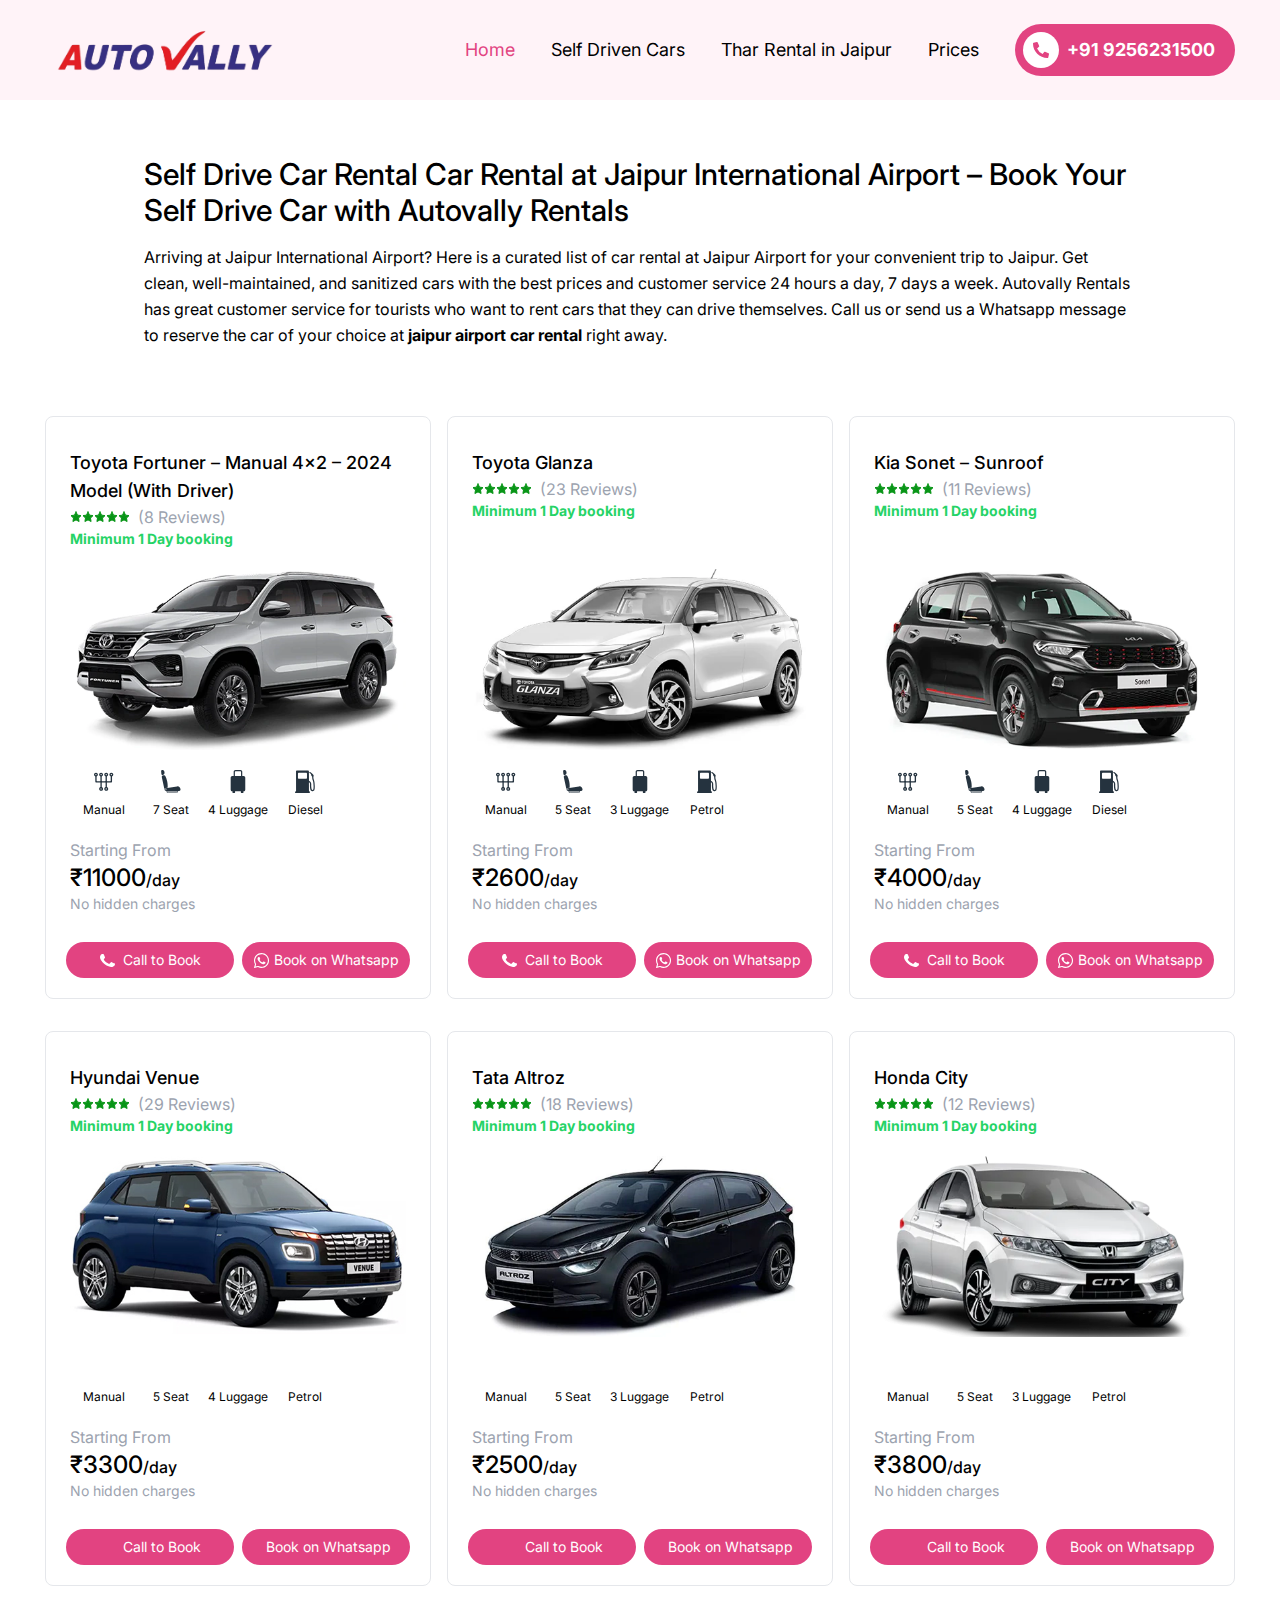
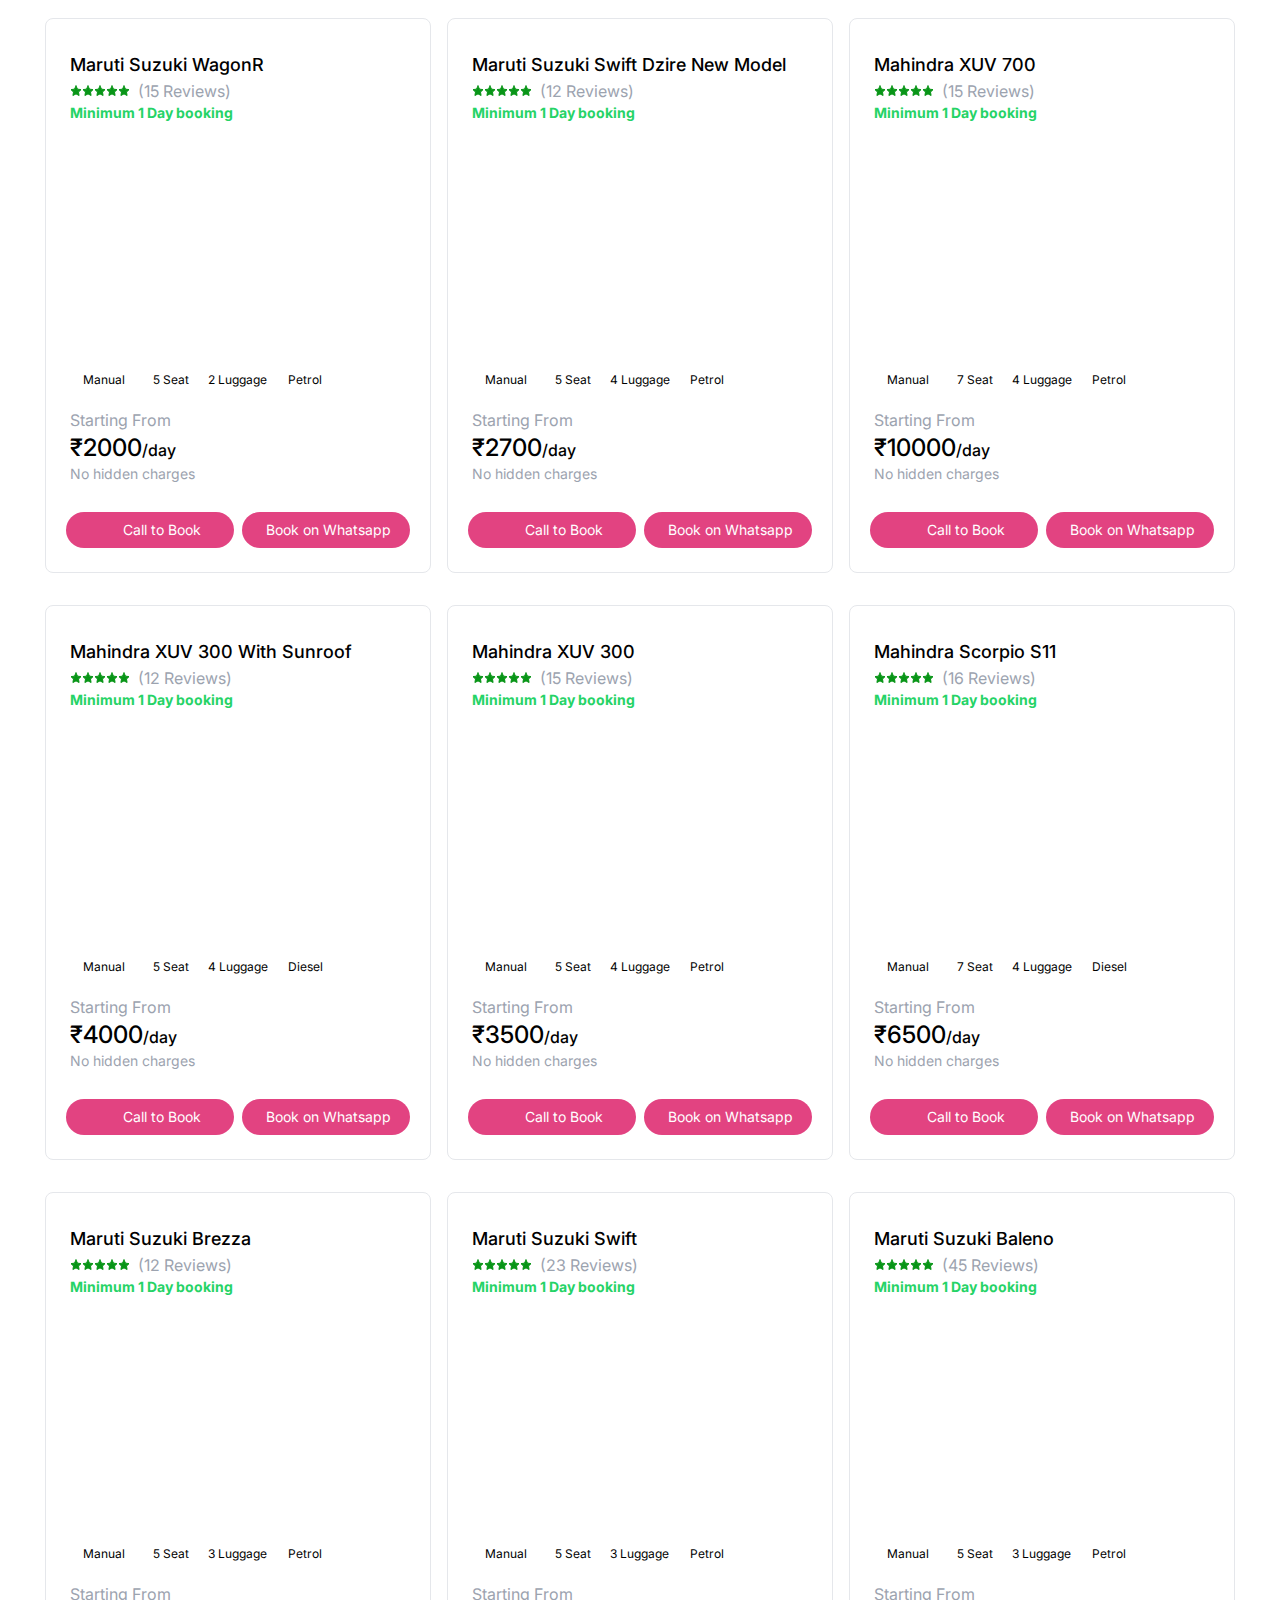
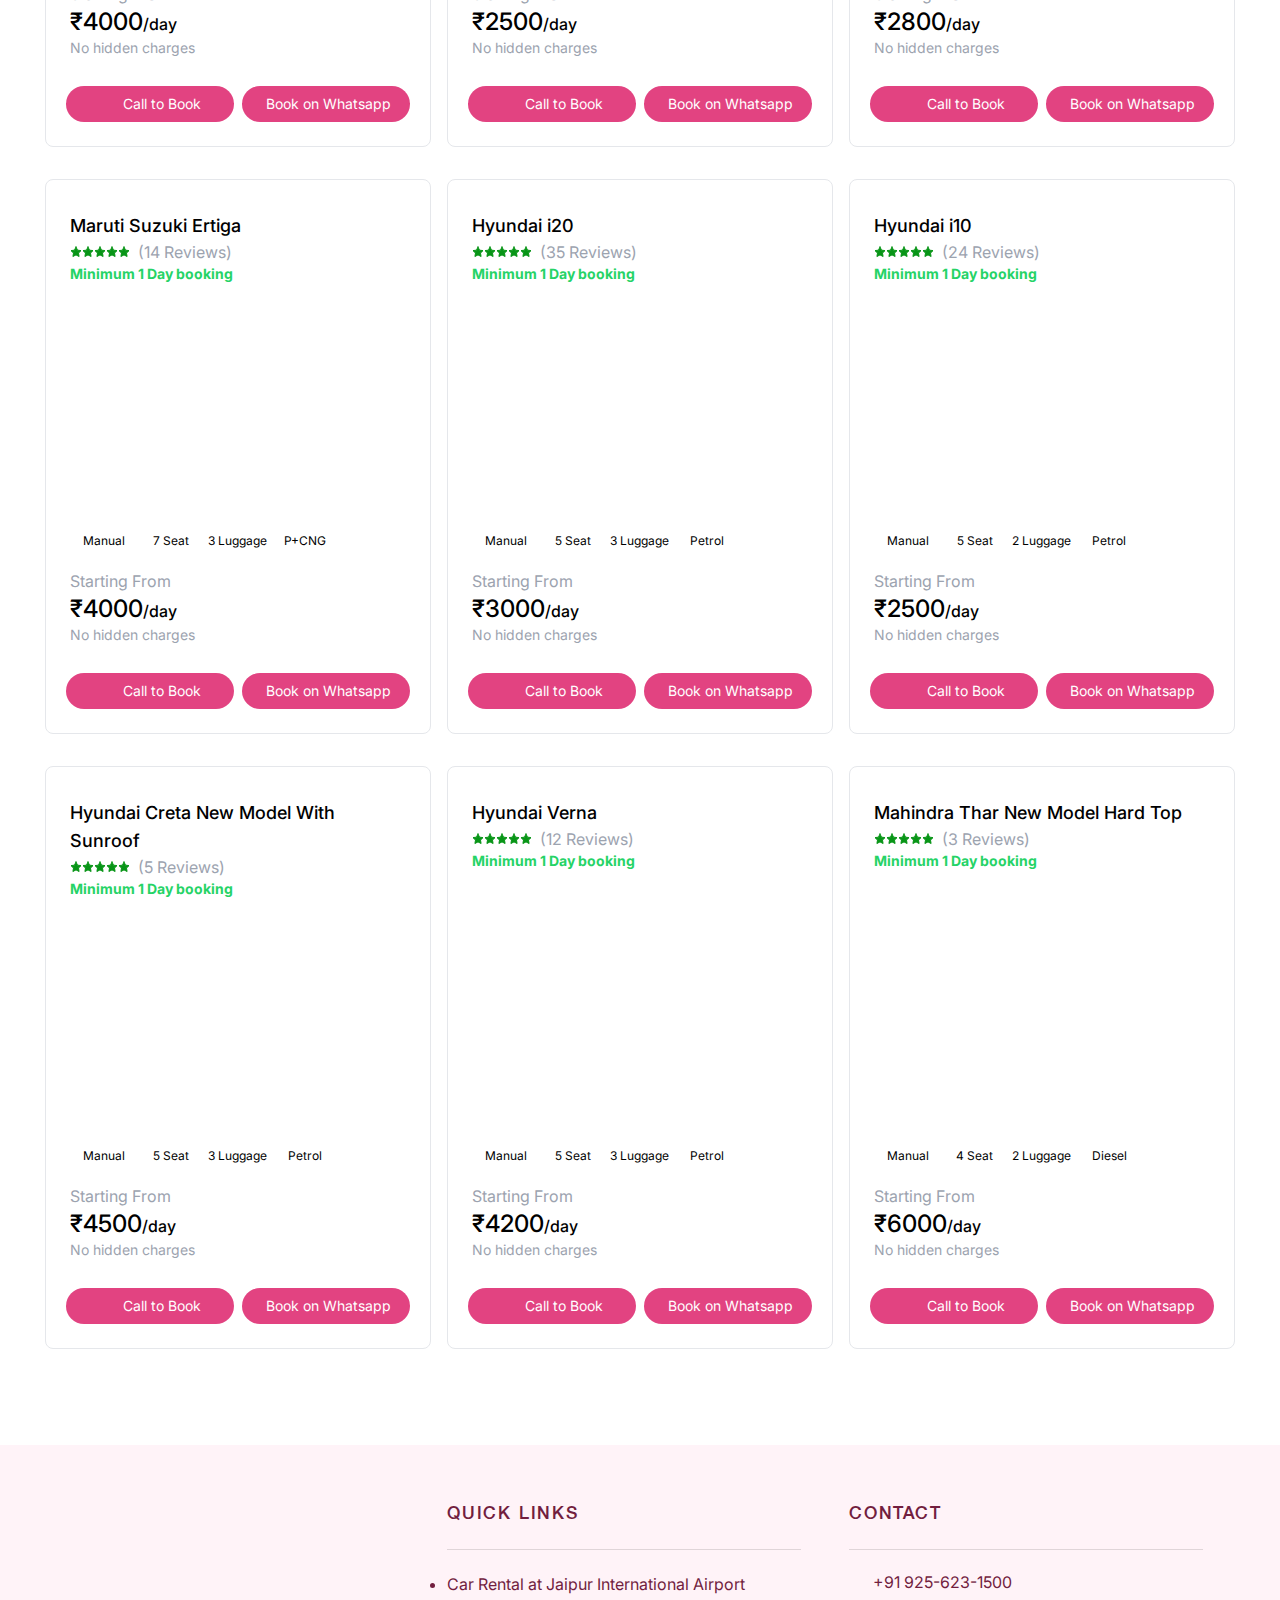
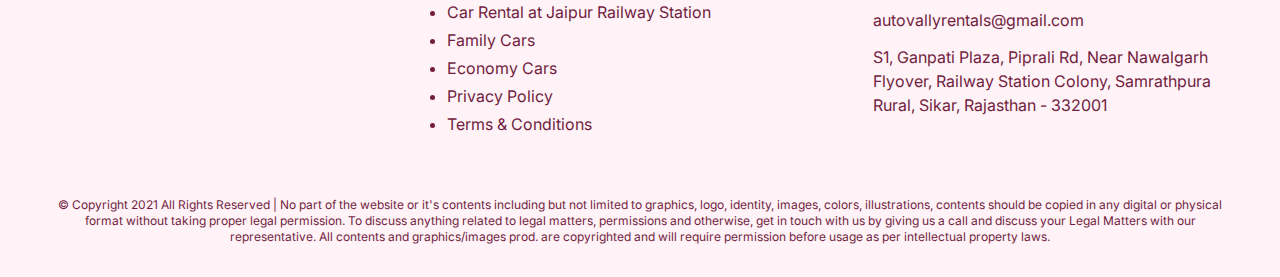
==== airport.html @ 3c42701d "Add files via upload" ====
<!doctype html>
<html lang=en-US prefix="og: https://ogp.me/ns#">

<head>
   <style>
      img.lazy {
         min-height: 1px
      }
   </style>
   <link rel=preload href=./wp-content/plugins/w3-total-cache/pub/js/lazyload.min.js
      as=script>
   <meta charset="UTF-8">
   <meta name="viewport" content="width=device-width, initial-scale=1">
   <link rel=profile href="https://gmpg.org/xfn/11">
   <link rel="shortcut icon" href=./wp-content/themes/autovally/images/favicon.ico>
   <title>Car Rental at Jaipur International Airport - Autovally Rentals</title>
   <meta name="description"
      content="Autovally Rentals has great customer service for tourists who want to book a car rental at Jaipur airport. Book now!!">
   <meta name="robots" content="follow, index, max-snippet:-1, max-video-preview:-1, max-image-preview:large">
   <link rel=canonical href=./self-drive-cars-at-jaipur-airport/>
   <meta property="og:locale" content="en_US">
   <meta property="og:type" content="article">
   <meta property="og:title" content="Car Rental at Jaipur International Airport - Autovally Rentals">
   <meta property="og:description"
      content="Autovally Rentals has great customer service for tourists who want to book a car rental at Jaipur airport. Book now!!">
   <meta property="og:url" content="./self-drive-cars-at-jaipur-airport/">
   <meta property="og:updated_time" content="2023-06-15T18:39:45+05:30">
   <meta property="og:image" content="./wp-content/uploads/2023/06/logo-jaipur.jpg">
   <meta property="og:image:secure_url"
      content="./wp-content/uploads/2023/06/logo-jaipur.jpg">
   <meta property="og:image:width" content="1200">
   <meta property="og:image:height" content="628">
   <meta property="og:image:alt" content="Autovally Rentals Logo">
   <meta property="og:image:type" content="image/jpeg">
   <meta property="article:published_time" content="2023-06-15T16:59:06+05:30">
   <meta property="article:modified_time" content="2023-06-15T18:39:45+05:30">
   <meta name="twitter:card" content="summary_large_image">
   <meta name="twitter:title" content="Car Rental at Jaipur International Airport - Autovally Rentals">
   <meta name="twitter:description"
      content="Autovally Rentals has great customer service for tourists who want to book a car rental at Jaipur airport. Book now!!">
   <meta name="twitter:image" content="./wp-content/uploads/2023/06/logo-jaipur.jpg">
   <meta name="twitter:label1" content="Time to read">
   <meta name="twitter:data1" content="Less than a minute">
   <script type=application/ld+json
      class=rank-math-schema>{"@context":"https://schema.org","@graph":[{"@type":["AutoRental","Organization"],"@id":"./#organization","name":"Autovally Rentals","url":".","openingHours":["Monday,Tuesday,Wednesday,Thursday,Friday,Saturday,Sunday 09:00-17:00"]},{"@type":"WebSite","@id":"./#website","url":".","publisher":{"@id":"./#organization"},"inLanguage":"en-US"},{"@type":"ImageObject","@id":"./wp-content/uploads/2023/06/logo-jaipur.jpg","url":"./wp-content/uploads/2023/06/logo-jaipur.jpg","width":"1200","height":"628","caption":"Autovally Rentals Logo","inLanguage":"en-US"},{"@type":"BreadcrumbList","@id":"./self-drive-cars-at-jaipur-airport/#breadcrumb","itemListElement":[{"@type":"ListItem","position":"1","item":{"@id":"."}},{"@type":"ListItem","position":"2","item":{"@id":"./self-drive-cars-at-jaipur-airport/","name":"Car Rental at Jaipur International Airport"}}]},{"@type":"WebPage","@id":"./self-drive-cars-at-jaipur-airport/#webpage","url":"./self-drive-cars-at-jaipur-airport/","name":"Car Rental at Jaipur International Airport - Autovally Rentals","datePublished":"2023-06-15T16:59:06+05:30","dateModified":"2023-06-15T18:39:45+05:30","isPartOf":{"@id":"./#website"},"primaryImageOfPage":{"@id":"./wp-content/uploads/2023/06/logo-jaipur.jpg"},"inLanguage":"en-US","breadcrumb":{"@id":"./self-drive-cars-at-jaipur-airport/#breadcrumb"}},{"@type":"Person","@id":"./self-drive-cars-at-jaipur-airport/#author","name":"Jaipur Car Rental","image":{"@type":"ImageObject","@id":"https://secure.gravatar.com/avatar/57c74935d52582335a0ee41c50345e2e?s=96&amp;d=mm&amp;r=g","url":"https://secure.gravatar.com/avatar/57c74935d52582335a0ee41c50345e2e?s=96&amp;d=mm&amp;r=g","caption":"Jaipur Car Rental","inLanguage":"en-US"},"sameAs":["."],"worksFor":{"@id":"./#organization"}},{"@type":"Article","headline":"Car Rental at Jaipur International Airport - Autovally Rentals","keywords":"car rental at jaipur airport","datePublished":"2023-06-15T16:59:06+05:30","dateModified":"2023-06-15T18:39:45+05:30","author":{"@id":"./self-drive-cars-at-jaipur-airport/#author","name":"Jaipur Car Rental"},"publisher":{"@id":"./#organization"},"description":"Autovally Rentals has great customer service for tourists who want to book a car rental at Jaipur airport. Book now!!","name":"Car Rental at Jaipur International Airport - Autovally Rentals","@id":"./self-drive-cars-at-jaipur-airport/#richSnippet","isPartOf":{"@id":"./self-drive-cars-at-jaipur-airport/#webpage"},"image":{"@id":"./wp-content/uploads/2023/06/logo-jaipur.jpg"},"inLanguage":"en-US","mainEntityOfPage":{"@id":"./self-drive-cars-at-jaipur-airport/#webpage"}}]}</script>
   <link rel=alternate type=application/rss+xml title="Autovally Rentals &raquo; Feed"
      href=./feed/>
   <link rel=alternate type=application/rss+xml title="Autovally Rentals &raquo; Comments Feed"
      href=./comments/feed/>
   <link rel=stylesheet href=./wp-content/cache/minify/a5ff7.css media=all>
   <style id=safe-svg-svg-icon-style-inline-css>
      .safe-svg-cover {
         text-align: center
      }

      .safe-svg-cover .safe-svg-inside {
         display: inline-block;
         max-width: 100%
      }

      .safe-svg-cover svg {
         height: 100%;
         max-height: 100%;
         max-width: 100%;
         width: 100%
      }
   </style>
   <style id=rank-math-toc-block-style-inline-css>
      .wp-block-rank-math-toc-block nav ol {
         counter-reset: item
      }

      .wp-block-rank-math-toc-block nav ol li {
         display: block
      }

      .wp-block-rank-math-toc-block nav ol li:before {
         content: counters(item, ".") " ";
         counter-increment: item
      }
   </style>
   <style id=classic-theme-styles-inline-css>
      /*! This file is auto-generated */
      .wp-block-button__link {
         color: #fff;
         background-color: #32373c;
         border-radius: 9999px;
         box-shadow: none;
         text-decoration: none;
         padding: calc(.667em + 2px) calc(1.333em + 2px);
         font-size: 1.125em
      }

      .wp-block-file__button {
         background: #32373c;
         color: #fff;
         text-decoration: none
      }
   </style>
   <style id=global-styles-inline-css>
      /*<![CDATA[*/
      body {
         --wp--preset--color--black: #000000;
         --wp--preset--color--cyan-bluish-gray: #abb8c3;
         --wp--preset--color--white: #ffffff;
         --wp--preset--color--pale-pink: #f78da7;
         --wp--preset--color--vivid-red: #cf2e2e;
         --wp--preset--color--luminous-vivid-orange: #ff6900;
         --wp--preset--color--luminous-vivid-amber: #fcb900;
         --wp--preset--color--light-green-cyan: #7bdcb5;
         --wp--preset--color--vivid-green-cyan: #00d084;
         --wp--preset--color--pale-cyan-blue: #8ed1fc;
         --wp--preset--color--vivid-cyan-blue: #0693e3;
         --wp--preset--color--vivid-purple: #9b51e0;
         --wp--preset--gradient--vivid-cyan-blue-to-vivid-purple: linear-gradient(135deg, rgba(6, 147, 227, 1) 0%, rgb(155, 81, 224) 100%);
         --wp--preset--gradient--light-green-cyan-to-vivid-green-cyan: linear-gradient(135deg, rgb(122, 220, 180) 0%, rgb(0, 208, 130) 100%);
         --wp--preset--gradient--luminous-vivid-amber-to-luminous-vivid-orange: linear-gradient(135deg, rgba(252, 185, 0, 1) 0%, rgba(255, 105, 0, 1) 100%);
         --wp--preset--gradient--luminous-vivid-orange-to-vivid-red: linear-gradient(135deg, rgba(255, 105, 0, 1) 0%, rgb(207, 46, 46) 100%);
         --wp--preset--gradient--very-light-gray-to-cyan-bluish-gray: linear-gradient(135deg, rgb(238, 238, 238) 0%, rgb(169, 184, 195) 100%);
         --wp--preset--gradient--cool-to-warm-spectrum: linear-gradient(135deg, rgb(74, 234, 220) 0%, rgb(151, 120, 209) 20%, rgb(207, 42, 186) 40%, rgb(238, 44, 130) 60%, rgb(251, 105, 98) 80%, rgb(254, 248, 76) 100%);
         --wp--preset--gradient--blush-light-purple: linear-gradient(135deg, rgb(255, 206, 236) 0%, rgb(152, 150, 240) 100%);
         --wp--preset--gradient--blush-bordeaux: linear-gradient(135deg, rgb(254, 205, 165) 0%, rgb(254, 45, 45) 50%, rgb(107, 0, 62) 100%);
         --wp--preset--gradient--luminous-dusk: linear-gradient(135deg, rgb(255, 203, 112) 0%, rgb(199, 81, 192) 50%, rgb(65, 88, 208) 100%);
         --wp--preset--gradient--pale-ocean: linear-gradient(135deg, rgb(255, 245, 203) 0%, rgb(182, 227, 212) 50%, rgb(51, 167, 181) 100%);
         --wp--preset--gradient--electric-grass: linear-gradient(135deg, rgb(202, 248, 128) 0%, rgb(113, 206, 126) 100%);
         --wp--preset--gradient--midnight: linear-gradient(135deg, rgb(2, 3, 129) 0%, rgb(40, 116, 252) 100%);
         --wp--preset--font-size--small: 13px;
         --wp--preset--font-size--medium: 20px;
         --wp--preset--font-size--large: 36px;
         --wp--preset--font-size--x-large: 42px;
         --wp--preset--spacing--20: 0.44rem;
         --wp--preset--spacing--30: 0.67rem;
         --wp--preset--spacing--40: 1rem;
         --wp--preset--spacing--50: 1.5rem;
         --wp--preset--spacing--60: 2.25rem;
         --wp--preset--spacing--70: 3.38rem;
         --wp--preset--spacing--80: 5.06rem;
         --wp--preset--shadow--natural: 6px 6px 9px rgba(0, 0, 0, 0.2);
         --wp--preset--shadow--deep: 12px 12px 50px rgba(0, 0, 0, 0.4);
         --wp--preset--shadow--sharp: 6px 6px 0px rgba(0, 0, 0, 0.2);
         --wp--preset--shadow--outlined: 6px 6px 0px -3px rgba(255, 255, 255, 1), 6px 6px rgba(0, 0, 0, 1);
         --wp--preset--shadow--crisp: 6px 6px 0px rgba(0, 0, 0, 1);
      }

      :where(.is-layout-flex) {
         gap: 0.5em;
      }

      :where(.is-layout-grid) {
         gap: 0.5em;
      }

      body .is-layout-flex {
         display: flex;
      }

      body .is-layout-flex {
         flex-wrap: wrap;
         align-items: center;
      }

      body .is-layout-flex>* {
         margin: 0;
      }

      body .is-layout-grid {
         display: grid;
      }

      body .is-layout-grid>* {
         margin: 0;
      }

      :where(.wp-block-columns.is-layout-flex) {
         gap: 2em;
      }

      :where(.wp-block-columns.is-layout-grid) {
         gap: 2em;
      }

      :where(.wp-block-post-template.is-layout-flex) {
         gap: 1.25em;
      }

      :where(.wp-block-post-template.is-layout-grid) {
         gap: 1.25em;
      }

      .has-black-color {
         color: var(--wp--preset--color--black) !important;
      }

      .has-cyan-bluish-gray-color {
         color: var(--wp--preset--color--cyan-bluish-gray) !important;
      }

      .has-white-color {
         color: var(--wp--preset--color--white) !important;
      }

      .has-pale-pink-color {
         color: var(--wp--preset--color--pale-pink) !important;
      }

      .has-vivid-red-color {
         color: var(--wp--preset--color--vivid-red) !important;
      }

      .has-luminous-vivid-orange-color {
         color: var(--wp--preset--color--luminous-vivid-orange) !important;
      }

      .has-luminous-vivid-amber-color {
         color: var(--wp--preset--color--luminous-vivid-amber) !important;
      }

      .has-light-green-cyan-color {
         color: var(--wp--preset--color--light-green-cyan) !important;
      }

      .has-vivid-green-cyan-color {
         color: var(--wp--preset--color--vivid-green-cyan) !important;
      }

      .has-pale-cyan-blue-color {
         color: var(--wp--preset--color--pale-cyan-blue) !important;
      }

      .has-vivid-cyan-blue-color {
         color: var(--wp--preset--color--vivid-cyan-blue) !important;
      }

      .has-vivid-purple-color {
         color: var(--wp--preset--color--vivid-purple) !important;
      }

      .has-black-background-color {
         background-color: var(--wp--preset--color--black) !important;
      }

      .has-cyan-bluish-gray-background-color {
         background-color: var(--wp--preset--color--cyan-bluish-gray) !important;
      }

      .has-white-background-color {
         background-color: var(--wp--preset--color--white) !important;
      }

      .has-pale-pink-background-color {
         background-color: var(--wp--preset--color--pale-pink) !important;
      }

      .has-vivid-red-background-color {
         background-color: var(--wp--preset--color--vivid-red) !important;
      }

      .has-luminous-vivid-orange-background-color {
         background-color: var(--wp--preset--color--luminous-vivid-orange) !important;
      }

      .has-luminous-vivid-amber-background-color {
         background-color: var(--wp--preset--color--luminous-vivid-amber) !important;
      }

      .has-light-green-cyan-background-color {
         background-color: var(--wp--preset--color--light-green-cyan) !important;
      }

      .has-vivid-green-cyan-background-color {
         background-color: var(--wp--preset--color--vivid-green-cyan) !important;
      }

      .has-pale-cyan-blue-background-color {
         background-color: var(--wp--preset--color--pale-cyan-blue) !important;
      }

      .has-vivid-cyan-blue-background-color {
         background-color: var(--wp--preset--color--vivid-cyan-blue) !important;
      }

      .has-vivid-purple-background-color {
         background-color: var(--wp--preset--color--vivid-purple) !important;
      }

      .has-black-border-color {
         border-color: var(--wp--preset--color--black) !important;
      }

      .has-cyan-bluish-gray-border-color {
         border-color: var(--wp--preset--color--cyan-bluish-gray) !important;
      }

      .has-white-border-color {
         border-color: var(--wp--preset--color--white) !important;
      }

      .has-pale-pink-border-color {
         border-color: var(--wp--preset--color--pale-pink) !important;
      }

      .has-vivid-red-border-color {
         border-color: var(--wp--preset--color--vivid-red) !important;
      }

      .has-luminous-vivid-orange-border-color {
         border-color: var(--wp--preset--color--luminous-vivid-orange) !important;
      }

      .has-luminous-vivid-amber-border-color {
         border-color: var(--wp--preset--color--luminous-vivid-amber) !important;
      }

      .has-light-green-cyan-border-color {
         border-color: var(--wp--preset--color--light-green-cyan) !important;
      }

      .has-vivid-green-cyan-border-color {
         border-color: var(--wp--preset--color--vivid-green-cyan) !important;
      }

      .has-pale-cyan-blue-border-color {
         border-color: var(--wp--preset--color--pale-cyan-blue) !important;
      }

      .has-vivid-cyan-blue-border-color {
         border-color: var(--wp--preset--color--vivid-cyan-blue) !important;
      }

      .has-vivid-purple-border-color {
         border-color: var(--wp--preset--color--vivid-purple) !important;
      }

      .has-vivid-cyan-blue-to-vivid-purple-gradient-background {
         background: var(--wp--preset--gradient--vivid-cyan-blue-to-vivid-purple) !important;
      }

      .has-light-green-cyan-to-vivid-green-cyan-gradient-background {
         background: var(--wp--preset--gradient--light-green-cyan-to-vivid-green-cyan) !important;
      }

      .has-luminous-vivid-amber-to-luminous-vivid-orange-gradient-background {
         background: var(--wp--preset--gradient--luminous-vivid-amber-to-luminous-vivid-orange) !important;
      }

      .has-luminous-vivid-orange-to-vivid-red-gradient-background {
         background: var(--wp--preset--gradient--luminous-vivid-orange-to-vivid-red) !important;
      }

      .has-very-light-gray-to-cyan-bluish-gray-gradient-background {
         background: var(--wp--preset--gradient--very-light-gray-to-cyan-bluish-gray) !important;
      }

      .has-cool-to-warm-spectrum-gradient-background {
         background: var(--wp--preset--gradient--cool-to-warm-spectrum) !important;
      }

      .has-blush-light-purple-gradient-background {
         background: var(--wp--preset--gradient--blush-light-purple) !important;
      }

      .has-blush-bordeaux-gradient-background {
         background: var(--wp--preset--gradient--blush-bordeaux) !important;
      }

      .has-luminous-dusk-gradient-background {
         background: var(--wp--preset--gradient--luminous-dusk) !important;
      }

      .has-pale-ocean-gradient-background {
         background: var(--wp--preset--gradient--pale-ocean) !important;
      }

      .has-electric-grass-gradient-background {
         background: var(--wp--preset--gradient--electric-grass) !important;
      }

      .has-midnight-gradient-background {
         background: var(--wp--preset--gradient--midnight) !important;
      }

      .has-small-font-size {
         font-size: var(--wp--preset--font-size--small) !important;
      }

      .has-medium-font-size {
         font-size: var(--wp--preset--font-size--medium) !important;
      }

      .has-large-font-size {
         font-size: var(--wp--preset--font-size--large) !important;
      }

      .has-x-large-font-size {
         font-size: var(--wp--preset--font-size--x-large) !important;
      }

      .wp-block-navigation a:where(:not(.wp-element-button)) {
         color: inherit;
      }

      :where(.wp-block-post-template.is-layout-flex) {
         gap: 1.25em;
      }

      :where(.wp-block-post-template.is-layout-grid) {
         gap: 1.25em;
      }

      :where(.wp-block-columns.is-layout-flex) {
         gap: 2em;
      }

      :where(.wp-block-columns.is-layout-grid) {
         gap: 2em;
      }

      .wp-block-pullquote {
         font-size: 1.5em;
         line-height: 1.6;
      }

      /*]]>*/
   </style>
   <link rel=stylesheet href=./wp-content/cache/minify/b79c9.css media=all>
   <script src=./wp-content/cache/minify/d52ed.js></script>
   <link rel=https://api.w.org/ href=./wp-json/>
   <link rel=alternate type=application/json href=./wp-json/wp/v2/pages/1155>
   <link rel=EditURI type=application/rsd+xml title=RSD href=./xmlrpc.php?rsd>
   <meta name="generator" content="WordPress 6.5.5">
   <link rel=shortlink href='./?p=1155'>
   <link rel=alternate type=application/json+oembed
      href="./wp-json/oembed/1.0/embed?url=https%3A%2F%2Fjaipurcarbooking.com%2Fself-drive-cars-at-jaipur-airport%2F">
   <link rel=alternate type=text/xml+oembed
      href="./wp-json/oembed/1.0/embed?url=https%3A%2F%2Fjaipurcarbooking.com%2Fself-drive-cars-at-jaipur-airport%2F&#038;format=xml">
   <script>var site_vars = { 'site_ajax_url': './wp-admin/admin-ajax.php' };</script>
   <link href="https://fonts.googleapis.com/css2?family=Inter:wght@400;500;700&display=swap" rel=stylesheet>
   <link rel=stylesheet href=./wp-content/cache/minify/0a3cd.css media=all>
   <script async src="https://www.googletagmanager.com/gtag/js?id=G-NY81TRM1NP"></script>
   <script>window.dataLayer = window.dataLayer || [];
      function gtag() { dataLayer.push(arguments); }
      gtag('js', new Date());

      gtag('config', 'G-NY81TRM1NP');
      gtag('config', 'AW-11222207658');</script>
   <script>function gtag_report_conversion_call(url) {
         var callback = function () {
            if (typeof (url) != 'undefined') {
               window.location = url;
            }
         };
         gtag('event', 'conversion', {
            'send_to': 'AW-11222207658/SoNyCOf4g6wYEKqZlecp',
            'value': 1.0,
            'currency': 'INR',
            'event_callback': callback
         });
         return false;
      }


      $ = jQuery;
      $(document).ready(function () {
         $('.click_action_call').click(function () {
            //console.log('cl');
            gtag_report_conversion_call();
         });

         $('.click_action_wa').click(function () {
            //console.log('wa');
            //gtag_report_conversion_wa(); //was used to track whatsapp conversion previously, not in use anymore due to duplication
            gtag_report_conversion_call();
         });

         //header buttons conversion tracking
         $('.primary_cta, .primary_cta_mb, .call_icn_self').click(function () {
            //console.log('wa');
            //gtag_report_conversion_wa(); //was used to track whatsapp conversion previously, not in use anymore due to duplication
            gtag_report_conversion_call();
         });


      });</script>
</head>

<body class="page-template page-template-template-car-list page-template-template-car-list-php page page-id-1155">
   <nav class="top_header bg-theme_color_300  py-5 lg:py-6 w-full z-20 top-0 left-0  -inset-x-0 lg:top-0 afclr">
      <div class="container px-5 justify-between flex flex-wrap items-center mx-auto">
         <div class="order-2 2lg:order-1 lg:order-1 lg:w-1/5">
            <a href=. class="flex items-center">
               <img src=./wp-content/themes/autovally/images/autovallylogo.webp
                  class="mr-3 max-w-40 sm:max-w-60 skip-lazy" alt="Autovally Rentals Logo">
            </a>
         </div>
         <div class="lg:flex 2lg:order-2 lg:order-2 lg:w-4/5 lg:justify-end items-center">
            <div class="items-center mobile-menu justify-end lg:flex lg:w-auto">
               <ul id=menu
                  class="hidden fixed top-0 right-0 px-5 py-16 z-50
lg:relative lg:flex lg:p-0 lg:flex-row lg:text-lg bg-white lg:bg-transparent lg:space-x-5 lg:space-x-reverse xl:space-x-9 xl:space-x-reverse flex-col text-lg lg:mt-0 font-normal">
                  <li class="lg:hidden z-90 fixed top-2 right-6">
                     <a href=javascript:void(0)
                        class="text-right line-height-m p-3 text-5xl md:text-5xl block text-theme_color text-4lg"
                        onclick=toggleMenu()>&times;</a>
                  </li>
                  <li
                     class=" menu-item menu-item-type-post_type menu-item-object-page menu-item-home current-menu-item page_item page-item-8 current_page_item menu-item-62">
                     <a href=index.html
                        class="block py-2 pl-3 pr-4 transition-all duration-300 ease-in text-black lg:p-0">Home</a>
                  </li>
                  <li class="lg:hidden z-90 fixed top-2 right-6">
                     <a href=javascript:void(0)
                        class="text-right line-height-m p-3 text-5xl md:text-5xl block text-theme_color text-4lg"
                        onclick=toggleMenu()>&times;</a>
                  </li>
                  <li class=" menu-item menu-item-type-post_type menu-item-object-page menu-item-627">
                     <a href=allcars.html
                        class="block py-2 pl-3 pr-4 transition-all duration-300 ease-in text-black lg:p-0">Self Driven
                        Cars</a>
                  </li>
                  <li class="lg:hidden z-90 fixed top-2 right-6">
                     <a href=javascript:void(0)
                        class="text-right line-height-m p-3 text-5xl md:text-5xl block text-theme_color text-4lg"
                        onclick=toggleMenu()>&times;</a>
                  </li>
                  <li class=" menu-item menu-item-type-post_type menu-item-object-page menu-item-1189">
                     <a href=offroad.html
                        class="block py-2 pl-3 pr-4 transition-all duration-300 ease-in text-black lg:p-0">Thar Rental
                        in Jaipur</a>
                  </li>
                  <li class="lg:hidden z-90 fixed top-2 right-6">
                     <a href=javascript:void(0)
                        class="text-right line-height-m p-3 text-5xl md:text-5xl block text-theme_color text-4lg"
                        onclick=toggleMenu()>&times;</a>
                  </li>
                  <li class=" menu-item menu-item-type-post_type menu-item-object-page menu-item-888">
                     <a href=price.html
                        class="block py-2 pl-3 pr-4 transition-all duration-300 ease-in text-black lg:p-0">Prices</a>
                  </li>
               </ul>
               <div class="flex items-center lg:hidden">
                  <button class="text-theme_color text-4lg font-bold opacity-70 hover:opacity-100 duration-300"
                     onclick=toggleMenu()>
                     <svg class="w-10 h-10" aria-hidden=true fill=currentColor viewBox="0 0 20 20"
                        xmlns=http://www.w3.org/2000/svg>
                        <path fill-rule=evenodd
                           d="M3 5a1 1 0 011-1h12a1 1 0 110 2H4a1 1 0 01-1-1zM3 10a1 1 0 011-1h12a1 1 0 110 2H4a1 1 0 01-1-1zM3 15a1 1 0 011-1h12a1 1 0 110 2H4a1 1 0 01-1-1z"
                           clip-rule=evenodd></path>
                     </svg>
                  </button>
               </div>
            </div>
            <div class="2lg:order-3 lg:order-3">
               <div class="hidden lg:block 2lg:block 2lg:order-3">
                  <a data-asctrack=true data-ascvalue="Header Click to Call"
                     data-ascaction="Desktop - Header Click to call" href=tel:+919256231500
                     class="primary_cta bg-theme_color hover:bg-theme_color_700 text-white font-bold py-2 pl-2 pr-5 text-base rounded-full inline-flex items-center">
                     <span
                        class="bg-white lg:w-7 lg:h-7 xl:w-9 xl:h-9 mr-2 rounded-full relative flex items-center justify-center">
                        <svg xmlns=http://www.w3.org/2000/svg viewBox="0 0 512 512"
                           class="lg:w-3 lg:h-3 xl:w-4 xl:h-4 absolute inset-0 m-auto">
                           <path
                              d="M497.39 361.8l-112-48a24 24 0 0 0-28 6.9l-49.6 60.6A370.66 370.66 0 0 1 130.6 204.11l60.6-49.6a23.94 23.94 0 0 0 6.9-28l-48-112A24.16 24.16 0 0 0 122.6.61l-104 24A24 24 0 0 0 0 48c0 256.5 207.9 464 464 464a24 24 0 0 0 23.4-18.6l24-104a24.29 24.29 0 0 0-14.01-27.6z"
                              fill=#e24381></path>
                        </svg>
                     </span>
                     <div class=block>
                        <span class="block text-lg font-bold">+91 9256231500</span>
                     </div>
                  </a>
               </div>
            </div>
         </div>
         <div class="lg:hidden order-3">
            <a data-asctrack=true data-ascvalue="Header Click to Call" data-ascaction="Mobile - top bar Click to call"
               href=tel:+919256231500 class=call_icn_self>
               <span
                  class="bg-theme_color hover:bg-theme_color_700 w-8 h-8 rounded-full relative flex items-center justify-center">
                  <svg xmlns=http://www.w3.org/2000/svg viewBox="0 0 512 512" class="w-4 h-4 absolute inset-0 m-auto">
                     <path
                        d="M497.39 361.8l-112-48a24 24 0 0 0-28 6.9l-49.6 60.6A370.66 370.66 0 0 1 130.6 204.11l60.6-49.6a23.94 23.94 0 0 0 6.9-28l-48-112A24.16 24.16 0 0 0 122.6.61l-104 24A24 24 0 0 0 0 48c0 256.5 207.9 464 464 464a24 24 0 0 0 23.4-18.6l24-104a24.29 24.29 0 0 0-14.01-27.6z"
                        fill=#fff></path>
                  </svg>
               </span>
            </a>
         </div>
      </div>
   </nav>
   <div class="lg:mt-14  afclr">
      <div class="container post_content  px-5  mx-auto afclr">
         <div class="lg:w-10/12 md:w-full divide-gray-100 mx-auto">
            <div class="lg:pb-8 md:py-0 block">
               <div class="md:flex-grow lg:mt-0 lg:mb-4 mt-8 sm:mt-5 mb-2">
                  <div class="page_content textcenter">
                     <h1>Self Drive Car Rental Car Rental at Jaipur International Airport &#8211; Book Your Self Drive
                        Car with Autovally Rentals</h1>
                     <p>Arriving at Jaipur International Airport? Here is a curated list of car rental at Jaipur Airport
                        for your convenient trip to Jaipur. Get clean, well-maintained, and sanitized cars with the best
                        prices and customer service 24 hours a day, 7 days a week. Autovally Rentals has great customer
                        service for tourists who want to rent cars that they can drive themselves. Call us or send us a
                        Whatsapp message to reserve the car of your choice at <b>jaipur airport car rental</b> right
                        away.</p>
                  </div>
               </div>
            </div>
         </div>
      </div>
   </div>
   <div class=" lg:mb-20 mb-10 afclr">
      <div class="container  px-5  mx-auto afclr">
         <div class="flex flex-wrap -m-2 basic_content_box">
            <div class="p-2 lg:w-1/3 md:w-1/2 w-full sm:mb-4 mb-2">
               <div class="list_car_details border_color border px-5 md:px-6 sm:py-5 py-6 rounded-2xl rounded-lg">
                  <div class=avial_limit>
                     <h2 class="text-lg font-medium my-3 mb-0 flex items-center">Toyota Fortuner &#8211; Manual 4&#215;2
                        &#8211; 2024 Model (With Driver)</h2>
                     <div class=flex>
                        <span class="flex items-center">
                           <svg fill=currentColor stroke=#089517 stroke-linecap=round stroke-linejoin=round
                              stroke-width=2 class="w-3 h-3 text-indigo-500" viewBox="0 0 24 24">
                              <path fill=#089517
                                 d="M12 2l3.09 6.26L22 9.27l-5 4.87 1.18 6.88L12 17.77l-6.18 3.25L7 14.14 2 9.27l6.91-1.01L12 2z">
                              </path>
                           </svg>
                           <svg fill=currentColor stroke=#089517 stroke-linecap=round stroke-linejoin=round
                              stroke-width=2 class="w-3 h-3 text-indigo-500" viewBox="0 0 24 24">
                              <path fill=#089517
                                 d="M12 2l3.09 6.26L22 9.27l-5 4.87 1.18 6.88L12 17.77l-6.18 3.25L7 14.14 2 9.27l6.91-1.01L12 2z">
                              </path>
                           </svg>
                           <svg fill=currentColor stroke=#089517 stroke-linecap=round stroke-linejoin=round
                              stroke-width=2 class="w-3 h-3 text-indigo-500" viewBox="0 0 24 24">
                              <path fill=#089517
                                 d="M12 2l3.09 6.26L22 9.27l-5 4.87 1.18 6.88L12 17.77l-6.18 3.25L7 14.14 2 9.27l6.91-1.01L12 2z">
                              </path>
                           </svg>
                           <svg fill=currentColor stroke=#089517 stroke-linecap=round stroke-linejoin=round
                              stroke-width=2 class="w-3 h-3 text-indigo-500" viewBox="0 0 24 24">
                              <path fill=#089517
                                 d="M12 2l3.09 6.26L22 9.27l-5 4.87 1.18 6.88L12 17.77l-6.18 3.25L7 14.14 2 9.27l6.91-1.01L12 2z">
                              </path>
                           </svg>
                           <svg fill=currentColor stroke=#089517 stroke-linecap=round stroke-linejoin=round
                              stroke-width=2 class="w-3 h-3 text-indigo-500" viewBox="0 0 24 24">
                              <path fill=#089517
                                 d="M12 2l3.09 6.26L22 9.27l-5 4.87 1.18 6.88L12 17.77l-6.18 3.25L7 14.14 2 9.27l6.91-1.01L12 2z">
                              </path>
                           </svg>
                           <span class="text-base text-gray-400 font-normal ml-2 ">(8 Reviews)</span>
                        </span>
                     </div>
                     <div>
                        <p class="text-sm text-gray-400 font-bold" style=color:#25d366;>Minimum 1 Day booking</p>
                     </div>
                  </div>
                  <div class="img_height rounded-lg overflow-hidden mt-5">
                     <img width=353 height=186
                        alt="Toyota Fortuner &#8211; Manual 4&#215;2 &#8211; 2024 Model (With Driver)"
                        class="w-full flex items-center justify-center lazy"
                        src="data:image/svg+xml,%3Csvg%20xmlns='http://www.w3.org/2000/svg'%20viewBox='0%200%20353%20186'%3E%3C/svg%3E"
                        data-src=./wp-content/uploads/2024/02/fortuner-Silver-2024.webp>
                  </div>
                  <div class="flex flex-wrap justify-start content-start sm:mt-2 md:my-5 my-3 lg:my-2 lg:mx-auto">
                     <div
                        class="w-1/3 py-3 lg:w-3/12 xl:w-1/5 pb:4 lg:pb-2  md:px-0 text-center flex justify-start md:justify-center">
                        <a class="flex items-center md:flex-col">
                           <img
                              src="data:image/svg+xml,%3Csvg%20xmlns='http://www.w3.org/2000/svg'%20viewBox='0%200%2020%2020'%3E%3C/svg%3E"
                              data-src=./wp-content/themes/autovally/images/single_feature_img.svg
                              width=20 class="w-4 h-4 sm:w-5 sm:h-6 lazy" alt="Manual icon">
                           <p
                              class="leading-relaxed text-xs sm:text-sm md:text-xs  font-normal text_icon_color md:pt-2 md:pl-0 pl-1">
                              Manual</p>
                        </a>
                     </div>
                     <div
                        class="w-1/3 py-3 lg:w-3/12 xl:w-1/5 pb:4 lg:pb-2  md:px-0 text-center flex justify-start md:justify-center">
                        <a class="flex items-center md:flex-col">
                           <img
                              src="data:image/svg+xml,%3Csvg%20xmlns='http://www.w3.org/2000/svg'%20viewBox='0%200%2020%2020'%3E%3C/svg%3E"
                              data-src=./wp-content/themes/autovally/images/single_feature_img_1.svg
                              width=20 class="w-4 h-4 sm:w-5 sm:h-6 lazy" alt="Seat icon">
                           <p
                              class="leading-relaxed text-xs sm:text-sm md:text-xs font-normal text_icon_color md:pt-2 md:pl-0 pl-2">
                              7 Seat</p>
                        </a>
                     </div>
                     <div
                        class="w-1/3 py-3 lg:w-3/12 xl:w-1/5 pb:4 lg:pb-2  md:px-0 text-center flex justify-start md:justify-center">
                        <a class="flex items-center md:flex-col">
                           <img
                              src="data:image/svg+xml,%3Csvg%20xmlns='http://www.w3.org/2000/svg'%20viewBox='0%200%2020%2020'%3E%3C/svg%3E"
                              data-src=./wp-content/themes/autovally/images/single_feature_img_2.svg
                              width=20 class="w-4 h-4 sm:w-5 sm:h-6 lazy" alt="Luggage icon">
                           <p
                              class="leading-relaxed  text-xs sm:text-sm md:text-xs font-normal text_icon_color md:pt-2 md:pl-0 pl-2">
                              4 Luggage</p>
                        </a>
                     </div>
                     <div
                        class="w-1/3 py-3 lg:w-3/12 xl:w-1/5 pb:4 lg:pb-2  md:px-0 text-center flex justify-start md:justify-center">
                        <a class="flex items-center md:flex-col"><img
                              src="data:image/svg+xml,%3Csvg%20xmlns='http://www.w3.org/2000/svg'%20viewBox='0%200%2020%2020'%3E%3C/svg%3E"
                              data-src=./wp-content/themes/autovally/images/single_feature_img_3.svg
                              width=20 class="w-4 h-4 sm:w-5 sm:h-6 lazy" alt="Petrol icon" title=" ">
                           <p
                              class="leading-relaxed text-xs sm:text-sm md:text-xs font-normal text_icon_color md:pt-2 md:pl-0 pl-2">
                              Diesel</p>
                        </a>
                     </div>
                  </div>
                  <div class="flex sm:mb-4">
                     <div class="mt-1 w-2/4">
                        <h3 class="text-base text-gray-400 capitalize font-normal">Starting from</h3>
                        <h2 class="text_block text-2xl font-medium">₹11000<span class=text-base>/day</span></h2>
                        <p class="text-sm text-gray-400 font-normal">No hidden charges</p>
                     </div>
                  </div>
                  <div class="desktop_booking_btn hidden xl:block">
                     <div class="xl:flex xl:flex-wrap mb-1 -m-2 pt-6 lg:pt-4 ">
                        <div class="mt-1 xl:w-2/4 flex-wrap w-full mb-3 md:mb-0 xl:mt-1 lx:mb-0  px-1">
                           <span
                              class="btn btn_with_tooltip cursor-pointer view_phone_on_click click_action_call relative  bg-theme_color h-full-height w-full inline-flex items-center justify-center bg_color hover:bg-theme_color_700 h-full text-white sm:text-sm xl:text-sm text-sm font-normal rounded-3xl  leading-none text-center"
                              data-asctrack=true
                              data-ascvalue="Toyota Fortuner &#8211; Manual 4&#215;2 &#8211; 2024 Model (With Driver)"
                              data-ascaction="Desktop - View Number">
                              <div class=btn_tooltip>Click to view number.</div><span
                                 class="mr-2 lg:mr-2 xl:mr-2 hidden xl:block phone_icon_before_click">
                                 <img class=lazy
                                    src="data:image/svg+xml,%3Csvg%20xmlns='http://www.w3.org/2000/svg'%20viewBox='0%200%2015%2015'%3E%3C/svg%3E"
                                    data-src=./wp-content/themes/autovally/images/coll_book_tab.svg
                                    width=15 alt="Phone icon">
                              </span><span class=btn_default_text>Call to Book</span><span class=btn_hover_text>View
                                 Number</span><a href=tel:+919256231500
                                 class="text-white btn_click_text lg:pl-2 lg:pr-2 py-3 lg:py-2 px-2 lg:px-5"> <img
                                    src="data:image/svg+xml,%3Csvg%20xmlns='http://www.w3.org/2000/svg'%20viewBox='0%200%2015%2015'%3E%3C/svg%3E"
                                    data-src=./wp-content/themes/autovally/images/coll_book_tab.svg
                                    width=15 alt="Call book tab icon" class="mr-2 lazy"> +91 925-623-1500</a>
                           </span>
                        </div>
                        <div
                           class="mt-1 xl:w-2/4 flex-wrap h-full-height h-full w-full mb-3 md:mt-3 xl:mt-1 md:mb-0 lx:mb-0  px-1">
                           <a target=_blank
                              href="https://api.whatsapp.com/send?phone=919256231500&amp;text=Hi,%0aI want to book *Toyota Fortuner &#8211; Manual 4&#215;2 &#8211; 2024 Model (With Driver)* on jaipurcarbooking.com"
                              class="click_action_wa bg-theme_color w-full inline-flex items-center justify-center bg_color  lg:pl-2 lg:pr-2 py-3 lg:py-2 px-2 hover:bg-theme_color_700 text-white lg:px-5 sm:text-sm xl:text-sm text-sm font-normal rounded-3xl  leading-none text-center"
                              data-asctrack=true
                              data-ascvalue="Toyota Fortuner &#8211; Manual 4&#215;2 &#8211; 2024 Model (With Driver)"
                              data-ascaction="Desktop - Whatsapp"><span
                                 class="mr-1 lg:mr-1 xl:mr-1 hidden xl:block"><img class=lazy
                                    src="data:image/svg+xml,%3Csvg%20xmlns='http://www.w3.org/2000/svg'%20viewBox='0%200%201%201'%3E%3C/svg%3E"
                                    data-src=./wp-content/themes/autovally/images/Whatsapp_icon_tab.svg
                                    alt="Whatsapp icon"></span> Book on
                              Whatsapp</a>
                        </div>
                     </div>
                  </div>
                  <div class="mobile_booking_btn block xl:hidden">
                     <div class="xl:flex xl:flex-wrap mb-1 -m-2 pt-6 lg:pt-4 ">
                        <div class="mt-1 xl:w-2/4 flex-wrap  w-full mb-3 md:mb-0 xl:mt-1 lx:mb-0  px-1"><a
                              href=tel:+919256231500
                              class="btn btn_with_tooltip view_phone_on_click click_action_call relative bg-theme_color w-full inline-flex items-center justify-center bg_color  lg:pl-2 lg:pr-2 py-3 lg:py-2 px-2 hover:bg-theme_color_700 text-white lg:px-5 sm:text-sm xl:text-sm text-sm font-normal rounded-3xl  leading-none text-center"
                              data-asctrack=true
                              data-ascvalue="Toyota Fortuner &#8211; Manual 4&#215;2 &#8211; 2024 Model (With Driver)"
                              data-ascaction="Mobile - Call"><img
                                 src="data:image/svg+xml,%3Csvg%20xmlns='http://www.w3.org/2000/svg'%20viewBox='0%200%2015%2015'%3E%3C/svg%3E"
                                 data-src=./wp-content/themes/autovally/images/coll_book_tab.svg
                                 width=15 alt="Phone icon" class="mr-1 lazy"> Call to
                              Book</a></div>
                        <div class="mt-1 xl:w-2/4 flex-wrap  w-full mb-3 md:mt-3 xl:mt-1 md:mb-0 lx:mb-0  px-1">
                           <a target=_blank
                              href="https://api.whatsapp.com/send?phone=919256231500&amp;text=Hi,%0aI want to book *Toyota Fortuner &#8211; Manual 4&#215;2 &#8211; 2024 Model (With Driver)* on jaipurcarbooking.com"
                              class="click_action_wa bg-theme_color w-full inline-flex items-center justify-center bg_color  lg:pl-2 lg:pr-2 py-3 lg:py-2 px-2 hover:bg-theme_color_700 text-white lg:px-5 sm:text-sm xl:text-sm text-sm font-normal rounded-3xl  leading-none text-center"
                              data-asctrack=true
                              data-ascvalue="Toyota Fortuner &#8211; Manual 4&#215;2 &#8211; 2024 Model (With Driver)"
                              data-ascaction="Mobile - Whatsapp"><span class="mr-1 lg:mr-1 xl:mr-1 hidden xl:block"><img
                                    class=lazy
                                    src="data:image/svg+xml,%3Csvg%20xmlns='http://www.w3.org/2000/svg'%20viewBox='0%200%201%201'%3E%3C/svg%3E"
                                    data-src=./wp-content/themes/autovally/images/Whatsapp_icon_tab.svg
                                    alt="Whatsapp icon"></span><img
                                 src="data:image/svg+xml,%3Csvg%20xmlns='http://www.w3.org/2000/svg'%20viewBox='0%200%201%201'%3E%3C/svg%3E"
                                 data-src=./wp-content/themes/autovally/images/Whatsapp_icon_tab.svg
                                 alt="Whatsapp icon" class="mr-1 lazy"> Book on
                              Whatsapp</a>
                        </div>
                     </div>
                  </div>
               </div>
            </div>
            <div class="p-2 lg:w-1/3 md:w-1/2 w-full sm:mb-4 mb-2">
               <div class="list_car_details border_color border px-5 md:px-6 sm:py-5 py-6 rounded-2xl rounded-lg">
                  <div class=avial_limit>
                     <h2 class="text-lg font-medium my-3 mb-0 flex items-center">Toyota Glanza</h2>
                     <div class=flex>
                        <span class="flex items-center">
                           <svg fill=currentColor stroke=#089517 stroke-linecap=round stroke-linejoin=round
                              stroke-width=2 class="w-3 h-3 text-indigo-500" viewBox="0 0 24 24">
                              <path fill=#089517
                                 d="M12 2l3.09 6.26L22 9.27l-5 4.87 1.18 6.88L12 17.77l-6.18 3.25L7 14.14 2 9.27l6.91-1.01L12 2z">
                              </path>
                           </svg>
                           <svg fill=currentColor stroke=#089517 stroke-linecap=round stroke-linejoin=round
                              stroke-width=2 class="w-3 h-3 text-indigo-500" viewBox="0 0 24 24">
                              <path fill=#089517
                                 d="M12 2l3.09 6.26L22 9.27l-5 4.87 1.18 6.88L12 17.77l-6.18 3.25L7 14.14 2 9.27l6.91-1.01L12 2z">
                              </path>
                           </svg>
                           <svg fill=currentColor stroke=#089517 stroke-linecap=round stroke-linejoin=round
                              stroke-width=2 class="w-3 h-3 text-indigo-500" viewBox="0 0 24 24">
                              <path fill=#089517
                                 d="M12 2l3.09 6.26L22 9.27l-5 4.87 1.18 6.88L12 17.77l-6.18 3.25L7 14.14 2 9.27l6.91-1.01L12 2z">
                              </path>
                           </svg>
                           <svg fill=currentColor stroke=#089517 stroke-linecap=round stroke-linejoin=round
                              stroke-width=2 class="w-3 h-3 text-indigo-500" viewBox="0 0 24 24">
                              <path fill=#089517
                                 d="M12 2l3.09 6.26L22 9.27l-5 4.87 1.18 6.88L12 17.77l-6.18 3.25L7 14.14 2 9.27l6.91-1.01L12 2z">
                              </path>
                           </svg>
                           <svg fill=currentColor stroke=#089517 stroke-linecap=round stroke-linejoin=round
                              stroke-width=2 class="w-3 h-3 text-indigo-500" viewBox="0 0 24 24">
                              <path fill=#089517
                                 d="M12 2l3.09 6.26L22 9.27l-5 4.87 1.18 6.88L12 17.77l-6.18 3.25L7 14.14 2 9.27l6.91-1.01L12 2z">
                              </path>
                           </svg>
                           <span class="text-base text-gray-400 font-normal ml-2 ">(23 Reviews)</span>
                        </span>
                     </div>
                     <div>
                        <p class="text-sm text-gray-400 font-bold" style=color:#25d366;>Minimum 1 Day booking</p>
                     </div>
                  </div>
                  <div class="img_height rounded-lg overflow-hidden mt-5">
                     <img width=353 height=186 alt="Toyota Glanza" class="w-full flex items-center justify-center lazy"
                        src="data:image/svg+xml,%3Csvg%20xmlns='http://www.w3.org/2000/svg'%20viewBox='0%200%20353%20186'%3E%3C/svg%3E"
                        data-src=./wp-content/uploads/2024/05/toyota-glanza.webp>
                  </div>
                  <div class="flex flex-wrap justify-start content-start sm:mt-2 md:my-5 my-3 lg:my-2 lg:mx-auto">
                     <div
                        class="w-1/3 py-3 lg:w-3/12 xl:w-1/5 pb:4 lg:pb-2  md:px-0 text-center flex justify-start md:justify-center">
                        <a class="flex items-center md:flex-col">
                           <img
                              src="data:image/svg+xml,%3Csvg%20xmlns='http://www.w3.org/2000/svg'%20viewBox='0%200%2020%2020'%3E%3C/svg%3E"
                              data-src=./wp-content/themes/autovally/images/single_feature_img.svg
                              width=20 class="w-4 h-4 sm:w-5 sm:h-6 lazy" alt="Manual icon">
                           <p
                              class="leading-relaxed text-xs sm:text-sm md:text-xs  font-normal text_icon_color md:pt-2 md:pl-0 pl-1">
                              Manual</p>
                        </a>
                     </div>
                     <div
                        class="w-1/3 py-3 lg:w-3/12 xl:w-1/5 pb:4 lg:pb-2  md:px-0 text-center flex justify-start md:justify-center">
                        <a class="flex items-center md:flex-col">
                           <img
                              src="data:image/svg+xml,%3Csvg%20xmlns='http://www.w3.org/2000/svg'%20viewBox='0%200%2020%2020'%3E%3C/svg%3E"
                              data-src=./wp-content/themes/autovally/images/single_feature_img_1.svg
                              width=20 class="w-4 h-4 sm:w-5 sm:h-6 lazy" alt="Seat icon">
                           <p
                              class="leading-relaxed text-xs sm:text-sm md:text-xs font-normal text_icon_color md:pt-2 md:pl-0 pl-2">
                              5 Seat</p>
                        </a>
                     </div>
                     <div
                        class="w-1/3 py-3 lg:w-3/12 xl:w-1/5 pb:4 lg:pb-2  md:px-0 text-center flex justify-start md:justify-center">
                        <a class="flex items-center md:flex-col">
                           <img
                              src="data:image/svg+xml,%3Csvg%20xmlns='http://www.w3.org/2000/svg'%20viewBox='0%200%2020%2020'%3E%3C/svg%3E"
                              data-src=./wp-content/themes/autovally/images/single_feature_img_2.svg
                              width=20 class="w-4 h-4 sm:w-5 sm:h-6 lazy" alt="Luggage icon">
                           <p
                              class="leading-relaxed  text-xs sm:text-sm md:text-xs font-normal text_icon_color md:pt-2 md:pl-0 pl-2">
                              3 Luggage</p>
                        </a>
                     </div>
                     <div
                        class="w-1/3 py-3 lg:w-3/12 xl:w-1/5 pb:4 lg:pb-2  md:px-0 text-center flex justify-start md:justify-center">
                        <a class="flex items-center md:flex-col"><img
                              src="data:image/svg+xml,%3Csvg%20xmlns='http://www.w3.org/2000/svg'%20viewBox='0%200%2020%2020'%3E%3C/svg%3E"
                              data-src=./wp-content/themes/autovally/images/single_feature_img_3.svg
                              width=20 class="w-4 h-4 sm:w-5 sm:h-6 lazy" alt="Petrol icon" title=" ">
                           <p
                              class="leading-relaxed text-xs sm:text-sm md:text-xs font-normal text_icon_color md:pt-2 md:pl-0 pl-2">
                              Petrol</p>
                        </a>
                     </div>
                  </div>
                  <div class="flex sm:mb-4">
                     <div class="mt-1 w-2/4">
                        <h3 class="text-base text-gray-400 capitalize font-normal">Starting from</h3>
                        <h2 class="text_block text-2xl font-medium">₹2600<span class=text-base>/day</span></h2>
                        <p class="text-sm text-gray-400 font-normal">No hidden charges</p>
                     </div>
                  </div>
                  <div class="desktop_booking_btn hidden xl:block">
                     <div class="xl:flex xl:flex-wrap mb-1 -m-2 pt-6 lg:pt-4 ">
                        <div class="mt-1 xl:w-2/4 flex-wrap w-full mb-3 md:mb-0 xl:mt-1 lx:mb-0  px-1">
                           <span
                              class="btn btn_with_tooltip cursor-pointer view_phone_on_click click_action_call relative  bg-theme_color h-full-height w-full inline-flex items-center justify-center bg_color hover:bg-theme_color_700 h-full text-white sm:text-sm xl:text-sm text-sm font-normal rounded-3xl  leading-none text-center"
                              data-asctrack=true data-ascvalue="Toyota Glanza" data-ascaction="Desktop - View Number">
                              <div class=btn_tooltip>Click to view number.</div><span
                                 class="mr-2 lg:mr-2 xl:mr-2 hidden xl:block phone_icon_before_click">
                                 <img class=lazy
                                    src="data:image/svg+xml,%3Csvg%20xmlns='http://www.w3.org/2000/svg'%20viewBox='0%200%2015%2015'%3E%3C/svg%3E"
                                    data-src=./wp-content/themes/autovally/images/coll_book_tab.svg
                                    width=15 alt="Phone icon">
                              </span><span class=btn_default_text>Call to Book</span><span class=btn_hover_text>View
                                 Number</span><a href=tel:+919256231500
                                 class="text-white btn_click_text lg:pl-2 lg:pr-2 py-3 lg:py-2 px-2 lg:px-5"> <img
                                    src="data:image/svg+xml,%3Csvg%20xmlns='http://www.w3.org/2000/svg'%20viewBox='0%200%2015%2015'%3E%3C/svg%3E"
                                    data-src=./wp-content/themes/autovally/images/coll_book_tab.svg
                                    width=15 alt="Call book tab icon" class="mr-2 lazy"> +91 925-623-1500</a>
                           </span>
                        </div>
                        <div
                           class="mt-1 xl:w-2/4 flex-wrap h-full-height h-full w-full mb-3 md:mt-3 xl:mt-1 md:mb-0 lx:mb-0  px-1">
                           <a target=_blank
                              href="https://api.whatsapp.com/send?phone=919256231500&amp;text=Hi,%0aI want to book *Toyota Glanza* on jaipurcarbooking.com"
                              class="click_action_wa bg-theme_color w-full inline-flex items-center justify-center bg_color  lg:pl-2 lg:pr-2 py-3 lg:py-2 px-2 hover:bg-theme_color_700 text-white lg:px-5 sm:text-sm xl:text-sm text-sm font-normal rounded-3xl  leading-none text-center"
                              data-asctrack=true data-ascvalue="Toyota Glanza" data-ascaction="Desktop - Whatsapp"><span
                                 class="mr-1 lg:mr-1 xl:mr-1 hidden xl:block"><img class=lazy
                                    src="data:image/svg+xml,%3Csvg%20xmlns='http://www.w3.org/2000/svg'%20viewBox='0%200%201%201'%3E%3C/svg%3E"
                                    data-src=./wp-content/themes/autovally/images/Whatsapp_icon_tab.svg
                                    alt="Whatsapp icon"></span> Book on
                              Whatsapp</a>
                        </div>
                     </div>
                  </div>
                  <div class="mobile_booking_btn block xl:hidden">
                     <div class="xl:flex xl:flex-wrap mb-1 -m-2 pt-6 lg:pt-4 ">
                        <div class="mt-1 xl:w-2/4 flex-wrap  w-full mb-3 md:mb-0 xl:mt-1 lx:mb-0  px-1"><a
                              href=tel:+919256231500
                              class="btn btn_with_tooltip view_phone_on_click click_action_call relative bg-theme_color w-full inline-flex items-center justify-center bg_color  lg:pl-2 lg:pr-2 py-3 lg:py-2 px-2 hover:bg-theme_color_700 text-white lg:px-5 sm:text-sm xl:text-sm text-sm font-normal rounded-3xl  leading-none text-center"
                              data-asctrack=true data-ascvalue="Toyota Glanza" data-ascaction="Mobile - Call"><img
                                 src="data:image/svg+xml,%3Csvg%20xmlns='http://www.w3.org/2000/svg'%20viewBox='0%200%2015%2015'%3E%3C/svg%3E"
                                 data-src=./wp-content/themes/autovally/images/coll_book_tab.svg
                                 width=15 alt="Phone icon" class="mr-1 lazy"> Call to
                              Book</a></div>
                        <div class="mt-1 xl:w-2/4 flex-wrap  w-full mb-3 md:mt-3 xl:mt-1 md:mb-0 lx:mb-0  px-1">
                           <a target=_blank
                              href="https://api.whatsapp.com/send?phone=919256231500&amp;text=Hi,%0aI want to book *Toyota Glanza* on jaipurcarbooking.com"
                              class="click_action_wa bg-theme_color w-full inline-flex items-center justify-center bg_color  lg:pl-2 lg:pr-2 py-3 lg:py-2 px-2 hover:bg-theme_color_700 text-white lg:px-5 sm:text-sm xl:text-sm text-sm font-normal rounded-3xl  leading-none text-center"
                              data-asctrack=true data-ascvalue="Toyota Glanza" data-ascaction="Mobile - Whatsapp"><span
                                 class="mr-1 lg:mr-1 xl:mr-1 hidden xl:block"><img class=lazy
                                    src="data:image/svg+xml,%3Csvg%20xmlns='http://www.w3.org/2000/svg'%20viewBox='0%200%201%201'%3E%3C/svg%3E"
                                    data-src=./wp-content/themes/autovally/images/Whatsapp_icon_tab.svg
                                    alt="Whatsapp icon"></span><img
                                 src="data:image/svg+xml,%3Csvg%20xmlns='http://www.w3.org/2000/svg'%20viewBox='0%200%201%201'%3E%3C/svg%3E"
                                 data-src=./wp-content/themes/autovally/images/Whatsapp_icon_tab.svg
                                 alt="Whatsapp icon" class="mr-1 lazy"> Book on
                              Whatsapp</a>
                        </div>
                     </div>
                  </div>
               </div>
            </div>
            <div class="p-2 lg:w-1/3 md:w-1/2 w-full sm:mb-4 mb-2">
               <div class="list_car_details border_color border px-5 md:px-6 sm:py-5 py-6 rounded-2xl rounded-lg">
                  <div class=avial_limit>
                     <h2 class="text-lg font-medium my-3 mb-0 flex items-center">Kia Sonet &#8211; Sunroof</h2>
                     <div class=flex>
                        <span class="flex items-center">
                           <svg fill=currentColor stroke=#089517 stroke-linecap=round stroke-linejoin=round
                              stroke-width=2 class="w-3 h-3 text-indigo-500" viewBox="0 0 24 24">
                              <path fill=#089517
                                 d="M12 2l3.09 6.26L22 9.27l-5 4.87 1.18 6.88L12 17.77l-6.18 3.25L7 14.14 2 9.27l6.91-1.01L12 2z">
                              </path>
                           </svg>
                           <svg fill=currentColor stroke=#089517 stroke-linecap=round stroke-linejoin=round
                              stroke-width=2 class="w-3 h-3 text-indigo-500" viewBox="0 0 24 24">
                              <path fill=#089517
                                 d="M12 2l3.09 6.26L22 9.27l-5 4.87 1.18 6.88L12 17.77l-6.18 3.25L7 14.14 2 9.27l6.91-1.01L12 2z">
                              </path>
                           </svg>
                           <svg fill=currentColor stroke=#089517 stroke-linecap=round stroke-linejoin=round
                              stroke-width=2 class="w-3 h-3 text-indigo-500" viewBox="0 0 24 24">
                              <path fill=#089517
                                 d="M12 2l3.09 6.26L22 9.27l-5 4.87 1.18 6.88L12 17.77l-6.18 3.25L7 14.14 2 9.27l6.91-1.01L12 2z">
                              </path>
                           </svg>
                           <svg fill=currentColor stroke=#089517 stroke-linecap=round stroke-linejoin=round
                              stroke-width=2 class="w-3 h-3 text-indigo-500" viewBox="0 0 24 24">
                              <path fill=#089517
                                 d="M12 2l3.09 6.26L22 9.27l-5 4.87 1.18 6.88L12 17.77l-6.18 3.25L7 14.14 2 9.27l6.91-1.01L12 2z">
                              </path>
                           </svg>
                           <svg fill=currentColor stroke=#089517 stroke-linecap=round stroke-linejoin=round
                              stroke-width=2 class="w-3 h-3 text-indigo-500" viewBox="0 0 24 24">
                              <path fill=#089517
                                 d="M12 2l3.09 6.26L22 9.27l-5 4.87 1.18 6.88L12 17.77l-6.18 3.25L7 14.14 2 9.27l6.91-1.01L12 2z">
                              </path>
                           </svg>
                           <span class="text-base text-gray-400 font-normal ml-2 ">(11 Reviews)</span>
                        </span>
                     </div>
                     <div>
                        <p class="text-sm text-gray-400 font-bold" style=color:#25d366;>Minimum 1 Day booking</p>
                     </div>
                  </div>
                  <div class="img_height rounded-lg overflow-hidden mt-5">
                     <img width=353 height=186 alt="Kia Sonet &#8211; Sunroof"
                        class="w-full flex items-center justify-center lazy"
                        src="data:image/svg+xml,%3Csvg%20xmlns='http://www.w3.org/2000/svg'%20viewBox='0%200%20353%20186'%3E%3C/svg%3E"
                        data-src=./wp-content/uploads/2024/03/kia-sonet-black-sunroof.webp>
                  </div>
                  <div class="flex flex-wrap justify-start content-start sm:mt-2 md:my-5 my-3 lg:my-2 lg:mx-auto">
                     <div
                        class="w-1/3 py-3 lg:w-3/12 xl:w-1/5 pb:4 lg:pb-2  md:px-0 text-center flex justify-start md:justify-center">
                        <a class="flex items-center md:flex-col">
                           <img
                              src="data:image/svg+xml,%3Csvg%20xmlns='http://www.w3.org/2000/svg'%20viewBox='0%200%2020%2020'%3E%3C/svg%3E"
                              data-src=./wp-content/themes/autovally/images/single_feature_img.svg
                              width=20 class="w-4 h-4 sm:w-5 sm:h-6 lazy" alt="Manual icon">
                           <p
                              class="leading-relaxed text-xs sm:text-sm md:text-xs  font-normal text_icon_color md:pt-2 md:pl-0 pl-1">
                              Manual</p>
                        </a>
                     </div>
                     <div
                        class="w-1/3 py-3 lg:w-3/12 xl:w-1/5 pb:4 lg:pb-2  md:px-0 text-center flex justify-start md:justify-center">
                        <a class="flex items-center md:flex-col">
                           <img
                              src="data:image/svg+xml,%3Csvg%20xmlns='http://www.w3.org/2000/svg'%20viewBox='0%200%2020%2020'%3E%3C/svg%3E"
                              data-src=./wp-content/themes/autovally/images/single_feature_img_1.svg
                              width=20 class="w-4 h-4 sm:w-5 sm:h-6 lazy" alt="Seat icon">
                           <p
                              class="leading-relaxed text-xs sm:text-sm md:text-xs font-normal text_icon_color md:pt-2 md:pl-0 pl-2">
                              5 Seat</p>
                        </a>
                     </div>
                     <div
                        class="w-1/3 py-3 lg:w-3/12 xl:w-1/5 pb:4 lg:pb-2  md:px-0 text-center flex justify-start md:justify-center">
                        <a class="flex items-center md:flex-col">
                           <img
                              src="data:image/svg+xml,%3Csvg%20xmlns='http://www.w3.org/2000/svg'%20viewBox='0%200%2020%2020'%3E%3C/svg%3E"
                              data-src=./wp-content/themes/autovally/images/single_feature_img_2.svg
                              width=20 class="w-4 h-4 sm:w-5 sm:h-6 lazy" alt="Luggage icon">
                           <p
                              class="leading-relaxed  text-xs sm:text-sm md:text-xs font-normal text_icon_color md:pt-2 md:pl-0 pl-2">
                              4 Luggage</p>
                        </a>
                     </div>
                     <div
                        class="w-1/3 py-3 lg:w-3/12 xl:w-1/5 pb:4 lg:pb-2  md:px-0 text-center flex justify-start md:justify-center">
                        <a class="flex items-center md:flex-col"><img
                              src="data:image/svg+xml,%3Csvg%20xmlns='http://www.w3.org/2000/svg'%20viewBox='0%200%2020%2020'%3E%3C/svg%3E"
                              data-src=./wp-content/themes/autovally/images/single_feature_img_3.svg
                              width=20 class="w-4 h-4 sm:w-5 sm:h-6 lazy" alt="Petrol icon" title=" ">
                           <p
                              class="leading-relaxed text-xs sm:text-sm md:text-xs font-normal text_icon_color md:pt-2 md:pl-0 pl-2">
                              Diesel</p>
                        </a>
                     </div>
                  </div>
                  <div class="flex sm:mb-4">
                     <div class="mt-1 w-2/4">
                        <h3 class="text-base text-gray-400 capitalize font-normal">Starting from</h3>
                        <h2 class="text_block text-2xl font-medium">₹4000<span class=text-base>/day</span></h2>
                        <p class="text-sm text-gray-400 font-normal">No hidden charges</p>
                     </div>
                  </div>
                  <div class="desktop_booking_btn hidden xl:block">
                     <div class="xl:flex xl:flex-wrap mb-1 -m-2 pt-6 lg:pt-4 ">
                        <div class="mt-1 xl:w-2/4 flex-wrap w-full mb-3 md:mb-0 xl:mt-1 lx:mb-0  px-1">
                           <span
                              class="btn btn_with_tooltip cursor-pointer view_phone_on_click click_action_call relative  bg-theme_color h-full-height w-full inline-flex items-center justify-center bg_color hover:bg-theme_color_700 h-full text-white sm:text-sm xl:text-sm text-sm font-normal rounded-3xl  leading-none text-center"
                              data-asctrack=true data-ascvalue="Kia Sonet &#8211; Sunroof"
                              data-ascaction="Desktop - View Number">
                              <div class=btn_tooltip>Click to view number.</div><span
                                 class="mr-2 lg:mr-2 xl:mr-2 hidden xl:block phone_icon_before_click">
                                 <img class=lazy
                                    src="data:image/svg+xml,%3Csvg%20xmlns='http://www.w3.org/2000/svg'%20viewBox='0%200%2015%2015'%3E%3C/svg%3E"
                                    data-src=./wp-content/themes/autovally/images/coll_book_tab.svg
                                    width=15 alt="Phone icon">
                              </span><span class=btn_default_text>Call to Book</span><span class=btn_hover_text>View
                                 Number</span><a href=tel:+919256231500
                                 class="text-white btn_click_text lg:pl-2 lg:pr-2 py-3 lg:py-2 px-2 lg:px-5"> <img
                                    src="data:image/svg+xml,%3Csvg%20xmlns='http://www.w3.org/2000/svg'%20viewBox='0%200%2015%2015'%3E%3C/svg%3E"
                                    data-src=./wp-content/themes/autovally/images/coll_book_tab.svg
                                    width=15 alt="Call book tab icon" class="mr-2 lazy"> +91 925-623-1500</a>
                           </span>
                        </div>
                        <div
                           class="mt-1 xl:w-2/4 flex-wrap h-full-height h-full w-full mb-3 md:mt-3 xl:mt-1 md:mb-0 lx:mb-0  px-1">
                           <a target=_blank
                              href="https://api.whatsapp.com/send?phone=919256231500&amp;text=Hi,%0aI want to book *Kia Sonet &#8211; Sunroof* on jaipurcarbooking.com"
                              class="click_action_wa bg-theme_color w-full inline-flex items-center justify-center bg_color  lg:pl-2 lg:pr-2 py-3 lg:py-2 px-2 hover:bg-theme_color_700 text-white lg:px-5 sm:text-sm xl:text-sm text-sm font-normal rounded-3xl  leading-none text-center"
                              data-asctrack=true data-ascvalue="Kia Sonet &#8211; Sunroof"
                              data-ascaction="Desktop - Whatsapp"><span
                                 class="mr-1 lg:mr-1 xl:mr-1 hidden xl:block"><img class=lazy
                                    src="data:image/svg+xml,%3Csvg%20xmlns='http://www.w3.org/2000/svg'%20viewBox='0%200%201%201'%3E%3C/svg%3E"
                                    data-src=./wp-content/themes/autovally/images/Whatsapp_icon_tab.svg
                                    alt="Whatsapp icon"></span> Book on
                              Whatsapp</a>
                        </div>
                     </div>
                  </div>
                  <div class="mobile_booking_btn block xl:hidden">
                     <div class="xl:flex xl:flex-wrap mb-1 -m-2 pt-6 lg:pt-4 ">
                        <div class="mt-1 xl:w-2/4 flex-wrap  w-full mb-3 md:mb-0 xl:mt-1 lx:mb-0  px-1"><a
                              href=tel:+919256231500
                              class="btn btn_with_tooltip view_phone_on_click click_action_call relative bg-theme_color w-full inline-flex items-center justify-center bg_color  lg:pl-2 lg:pr-2 py-3 lg:py-2 px-2 hover:bg-theme_color_700 text-white lg:px-5 sm:text-sm xl:text-sm text-sm font-normal rounded-3xl  leading-none text-center"
                              data-asctrack=true data-ascvalue="Kia Sonet &#8211; Sunroof"
                              data-ascaction="Mobile - Call"><img
                                 src="data:image/svg+xml,%3Csvg%20xmlns='http://www.w3.org/2000/svg'%20viewBox='0%200%2015%2015'%3E%3C/svg%3E"
                                 data-src=./wp-content/themes/autovally/images/coll_book_tab.svg
                                 width=15 alt="Phone icon" class="mr-1 lazy"> Call to
                              Book</a></div>
                        <div class="mt-1 xl:w-2/4 flex-wrap  w-full mb-3 md:mt-3 xl:mt-1 md:mb-0 lx:mb-0  px-1">
                           <a target=_blank
                              href="https://api.whatsapp.com/send?phone=919256231500&amp;text=Hi,%0aI want to book *Kia Sonet &#8211; Sunroof* on jaipurcarbooking.com"
                              class="click_action_wa bg-theme_color w-full inline-flex items-center justify-center bg_color  lg:pl-2 lg:pr-2 py-3 lg:py-2 px-2 hover:bg-theme_color_700 text-white lg:px-5 sm:text-sm xl:text-sm text-sm font-normal rounded-3xl  leading-none text-center"
                              data-asctrack=true data-ascvalue="Kia Sonet &#8211; Sunroof"
                              data-ascaction="Mobile - Whatsapp"><span class="mr-1 lg:mr-1 xl:mr-1 hidden xl:block"><img
                                    class=lazy
                                    src="data:image/svg+xml,%3Csvg%20xmlns='http://www.w3.org/2000/svg'%20viewBox='0%200%201%201'%3E%3C/svg%3E"
                                    data-src=./wp-content/themes/autovally/images/Whatsapp_icon_tab.svg
                                    alt="Whatsapp icon"></span><img
                                 src="data:image/svg+xml,%3Csvg%20xmlns='http://www.w3.org/2000/svg'%20viewBox='0%200%201%201'%3E%3C/svg%3E"
                                 data-src=./wp-content/themes/autovally/images/Whatsapp_icon_tab.svg
                                 alt="Whatsapp icon" class="mr-1 lazy"> Book on
                              Whatsapp</a>
                        </div>
                     </div>
                  </div>
               </div>
            </div>
            <div class="p-2 lg:w-1/3 md:w-1/2 w-full sm:mb-4 mb-2">
               <div class="list_car_details border_color border px-5 md:px-6 sm:py-5 py-6 rounded-2xl rounded-lg">
                  <div class=avial_limit>
                     <h2 class="text-lg font-medium my-3 mb-0 flex items-center">Hyundai Venue</h2>
                     <div class=flex>
                        <span class="flex items-center">
                           <svg fill=currentColor stroke=#089517 stroke-linecap=round stroke-linejoin=round
                              stroke-width=2 class="w-3 h-3 text-indigo-500" viewBox="0 0 24 24">
                              <path fill=#089517
                                 d="M12 2l3.09 6.26L22 9.27l-5 4.87 1.18 6.88L12 17.77l-6.18 3.25L7 14.14 2 9.27l6.91-1.01L12 2z">
                              </path>
                           </svg>
                           <svg fill=currentColor stroke=#089517 stroke-linecap=round stroke-linejoin=round
                              stroke-width=2 class="w-3 h-3 text-indigo-500" viewBox="0 0 24 24">
                              <path fill=#089517
                                 d="M12 2l3.09 6.26L22 9.27l-5 4.87 1.18 6.88L12 17.77l-6.18 3.25L7 14.14 2 9.27l6.91-1.01L12 2z">
                              </path>
                           </svg>
                           <svg fill=currentColor stroke=#089517 stroke-linecap=round stroke-linejoin=round
                              stroke-width=2 class="w-3 h-3 text-indigo-500" viewBox="0 0 24 24">
                              <path fill=#089517
                                 d="M12 2l3.09 6.26L22 9.27l-5 4.87 1.18 6.88L12 17.77l-6.18 3.25L7 14.14 2 9.27l6.91-1.01L12 2z">
                              </path>
                           </svg>
                           <svg fill=currentColor stroke=#089517 stroke-linecap=round stroke-linejoin=round
                              stroke-width=2 class="w-3 h-3 text-indigo-500" viewBox="0 0 24 24">
                              <path fill=#089517
                                 d="M12 2l3.09 6.26L22 9.27l-5 4.87 1.18 6.88L12 17.77l-6.18 3.25L7 14.14 2 9.27l6.91-1.01L12 2z">
                              </path>
                           </svg>
                           <svg fill=currentColor stroke=#089517 stroke-linecap=round stroke-linejoin=round
                              stroke-width=2 class="w-3 h-3 text-indigo-500" viewBox="0 0 24 24">
                              <path fill=#089517
                                 d="M12 2l3.09 6.26L22 9.27l-5 4.87 1.18 6.88L12 17.77l-6.18 3.25L7 14.14 2 9.27l6.91-1.01L12 2z">
                              </path>
                           </svg>
                           <span class="text-base text-gray-400 font-normal ml-2 ">(29 Reviews)</span>
                        </span>
                     </div>
                     <div>
                        <p class="text-sm text-gray-400 font-bold" style=color:#25d366;>Minimum 1 Day booking</p>
                     </div>
                  </div>
                  <div class="img_height rounded-lg overflow-hidden mt-5">
                     <img width=353 height=186 alt="Hyundai Venue" class="w-full flex items-center justify-center lazy"
                        src="data:image/svg+xml,%3Csvg%20xmlns='http://www.w3.org/2000/svg'%20viewBox='0%200%20353%20186'%3E%3C/svg%3E"
                        data-src=./wp-content/uploads/2024/01/venue-manual.jpg>
                  </div>
                  <div class="flex flex-wrap justify-start content-start sm:mt-2 md:my-5 my-3 lg:my-2 lg:mx-auto">
                     <div
                        class="w-1/3 py-3 lg:w-3/12 xl:w-1/5 pb:4 lg:pb-2  md:px-0 text-center flex justify-start md:justify-center">
                        <a class="flex items-center md:flex-col">
                           <img
                              src="data:image/svg+xml,%3Csvg%20xmlns='http://www.w3.org/2000/svg'%20viewBox='0%200%2020%2020'%3E%3C/svg%3E"
                              data-src=./wp-content/themes/autovally/images/single_feature_img.svg
                              width=20 class="w-4 h-4 sm:w-5 sm:h-6 lazy" alt="Manual icon">
                           <p
                              class="leading-relaxed text-xs sm:text-sm md:text-xs  font-normal text_icon_color md:pt-2 md:pl-0 pl-1">
                              Manual</p>
                        </a>
                     </div>
                     <div
                        class="w-1/3 py-3 lg:w-3/12 xl:w-1/5 pb:4 lg:pb-2  md:px-0 text-center flex justify-start md:justify-center">
                        <a class="flex items-center md:flex-col">
                           <img
                              src="data:image/svg+xml,%3Csvg%20xmlns='http://www.w3.org/2000/svg'%20viewBox='0%200%2020%2020'%3E%3C/svg%3E"
                              data-src=./wp-content/themes/autovally/images/single_feature_img_1.svg
                              width=20 class="w-4 h-4 sm:w-5 sm:h-6 lazy" alt="Seat icon">
                           <p
                              class="leading-relaxed text-xs sm:text-sm md:text-xs font-normal text_icon_color md:pt-2 md:pl-0 pl-2">
                              5 Seat</p>
                        </a>
                     </div>
                     <div
                        class="w-1/3 py-3 lg:w-3/12 xl:w-1/5 pb:4 lg:pb-2  md:px-0 text-center flex justify-start md:justify-center">
                        <a class="flex items-center md:flex-col">
                           <img
                              src="data:image/svg+xml,%3Csvg%20xmlns='http://www.w3.org/2000/svg'%20viewBox='0%200%2020%2020'%3E%3C/svg%3E"
                              data-src=./wp-content/themes/autovally/images/single_feature_img_2.svg
                              width=20 class="w-4 h-4 sm:w-5 sm:h-6 lazy" alt="Luggage icon">
                           <p
                              class="leading-relaxed  text-xs sm:text-sm md:text-xs font-normal text_icon_color md:pt-2 md:pl-0 pl-2">
                              4 Luggage</p>
                        </a>
                     </div>
                     <div
                        class="w-1/3 py-3 lg:w-3/12 xl:w-1/5 pb:4 lg:pb-2  md:px-0 text-center flex justify-start md:justify-center">
                        <a class="flex items-center md:flex-col"><img
                              src="data:image/svg+xml,%3Csvg%20xmlns='http://www.w3.org/2000/svg'%20viewBox='0%200%2020%2020'%3E%3C/svg%3E"
                              data-src=./wp-content/themes/autovally/images/single_feature_img_3.svg
                              width=20 class="w-4 h-4 sm:w-5 sm:h-6 lazy" alt="Petrol icon" title=" ">
                           <p
                              class="leading-relaxed text-xs sm:text-sm md:text-xs font-normal text_icon_color md:pt-2 md:pl-0 pl-2">
                              Petrol</p>
                        </a>
                     </div>
                  </div>
                  <div class="flex sm:mb-4">
                     <div class="mt-1 w-2/4">
                        <h3 class="text-base text-gray-400 capitalize font-normal">Starting from</h3>
                        <h2 class="text_block text-2xl font-medium">₹3300<span class=text-base>/day</span></h2>
                        <p class="text-sm text-gray-400 font-normal">No hidden charges</p>
                     </div>
                  </div>
                  <div class="desktop_booking_btn hidden xl:block">
                     <div class="xl:flex xl:flex-wrap mb-1 -m-2 pt-6 lg:pt-4 ">
                        <div class="mt-1 xl:w-2/4 flex-wrap w-full mb-3 md:mb-0 xl:mt-1 lx:mb-0  px-1">
                           <span
                              class="btn btn_with_tooltip cursor-pointer view_phone_on_click click_action_call relative  bg-theme_color h-full-height w-full inline-flex items-center justify-center bg_color hover:bg-theme_color_700 h-full text-white sm:text-sm xl:text-sm text-sm font-normal rounded-3xl  leading-none text-center"
                              data-asctrack=true data-ascvalue="Hyundai Venue" data-ascaction="Desktop - View Number">
                              <div class=btn_tooltip>Click to view number.</div><span
                                 class="mr-2 lg:mr-2 xl:mr-2 hidden xl:block phone_icon_before_click">
                                 <img class=lazy
                                    src="data:image/svg+xml,%3Csvg%20xmlns='http://www.w3.org/2000/svg'%20viewBox='0%200%2015%2015'%3E%3C/svg%3E"
                                    data-src=./wp-content/themes/autovally/images/coll_book_tab.svg
                                    width=15 alt="Phone icon">
                              </span><span class=btn_default_text>Call to Book</span><span class=btn_hover_text>View
                                 Number</span><a href=tel:+919256231500
                                 class="text-white btn_click_text lg:pl-2 lg:pr-2 py-3 lg:py-2 px-2 lg:px-5"> <img
                                    src="data:image/svg+xml,%3Csvg%20xmlns='http://www.w3.org/2000/svg'%20viewBox='0%200%2015%2015'%3E%3C/svg%3E"
                                    data-src=./wp-content/themes/autovally/images/coll_book_tab.svg
                                    width=15 alt="Call book tab icon" class="mr-2 lazy"> +91 925-623-1500</a>
                           </span>
                        </div>
                        <div
                           class="mt-1 xl:w-2/4 flex-wrap h-full-height h-full w-full mb-3 md:mt-3 xl:mt-1 md:mb-0 lx:mb-0  px-1">
                           <a target=_blank
                              href="https://api.whatsapp.com/send?phone=919256231500&amp;text=Hi,%0aI want to book *Hyundai Venue* on jaipurcarbooking.com"
                              class="click_action_wa bg-theme_color w-full inline-flex items-center justify-center bg_color  lg:pl-2 lg:pr-2 py-3 lg:py-2 px-2 hover:bg-theme_color_700 text-white lg:px-5 sm:text-sm xl:text-sm text-sm font-normal rounded-3xl  leading-none text-center"
                              data-asctrack=true data-ascvalue="Hyundai Venue" data-ascaction="Desktop - Whatsapp"><span
                                 class="mr-1 lg:mr-1 xl:mr-1 hidden xl:block"><img class=lazy
                                    src="data:image/svg+xml,%3Csvg%20xmlns='http://www.w3.org/2000/svg'%20viewBox='0%200%201%201'%3E%3C/svg%3E"
                                    data-src=./wp-content/themes/autovally/images/Whatsapp_icon_tab.svg
                                    alt="Whatsapp icon"></span> Book on
                              Whatsapp</a>
                        </div>
                     </div>
                  </div>
                  <div class="mobile_booking_btn block xl:hidden">
                     <div class="xl:flex xl:flex-wrap mb-1 -m-2 pt-6 lg:pt-4 ">
                        <div class="mt-1 xl:w-2/4 flex-wrap  w-full mb-3 md:mb-0 xl:mt-1 lx:mb-0  px-1"><a
                              href=tel:+919256231500
                              class="btn btn_with_tooltip view_phone_on_click click_action_call relative bg-theme_color w-full inline-flex items-center justify-center bg_color  lg:pl-2 lg:pr-2 py-3 lg:py-2 px-2 hover:bg-theme_color_700 text-white lg:px-5 sm:text-sm xl:text-sm text-sm font-normal rounded-3xl  leading-none text-center"
                              data-asctrack=true data-ascvalue="Hyundai Venue" data-ascaction="Mobile - Call"><img
                                 src="data:image/svg+xml,%3Csvg%20xmlns='http://www.w3.org/2000/svg'%20viewBox='0%200%2015%2015'%3E%3C/svg%3E"
                                 data-src=./wp-content/themes/autovally/images/coll_book_tab.svg
                                 width=15 alt="Phone icon" class="mr-1 lazy"> Call to
                              Book</a></div>
                        <div class="mt-1 xl:w-2/4 flex-wrap  w-full mb-3 md:mt-3 xl:mt-1 md:mb-0 lx:mb-0  px-1">
                           <a target=_blank
                              href="https://api.whatsapp.com/send?phone=919256231500&amp;text=Hi,%0aI want to book *Hyundai Venue* on jaipurcarbooking.com"
                              class="click_action_wa bg-theme_color w-full inline-flex items-center justify-center bg_color  lg:pl-2 lg:pr-2 py-3 lg:py-2 px-2 hover:bg-theme_color_700 text-white lg:px-5 sm:text-sm xl:text-sm text-sm font-normal rounded-3xl  leading-none text-center"
                              data-asctrack=true data-ascvalue="Hyundai Venue" data-ascaction="Mobile - Whatsapp"><span
                                 class="mr-1 lg:mr-1 xl:mr-1 hidden xl:block"><img class=lazy
                                    src="data:image/svg+xml,%3Csvg%20xmlns='http://www.w3.org/2000/svg'%20viewBox='0%200%201%201'%3E%3C/svg%3E"
                                    data-src=./wp-content/themes/autovally/images/Whatsapp_icon_tab.svg
                                    alt="Whatsapp icon"></span><img
                                 src="data:image/svg+xml,%3Csvg%20xmlns='http://www.w3.org/2000/svg'%20viewBox='0%200%201%201'%3E%3C/svg%3E"
                                 data-src=./wp-content/themes/autovally/images/Whatsapp_icon_tab.svg
                                 alt="Whatsapp icon" class="mr-1 lazy"> Book on
                              Whatsapp</a>
                        </div>
                     </div>
                  </div>
               </div>
            </div>
            <div class="p-2 lg:w-1/3 md:w-1/2 w-full sm:mb-4 mb-2">
               <div class="list_car_details border_color border px-5 md:px-6 sm:py-5 py-6 rounded-2xl rounded-lg">
                  <div class=avial_limit>
                     <h2 class="text-lg font-medium my-3 mb-0 flex items-center">Tata Altroz</h2>
                     <div class=flex>
                        <span class="flex items-center">
                           <svg fill=currentColor stroke=#089517 stroke-linecap=round stroke-linejoin=round
                              stroke-width=2 class="w-3 h-3 text-indigo-500" viewBox="0 0 24 24">
                              <path fill=#089517
                                 d="M12 2l3.09 6.26L22 9.27l-5 4.87 1.18 6.88L12 17.77l-6.18 3.25L7 14.14 2 9.27l6.91-1.01L12 2z">
                              </path>
                           </svg>
                           <svg fill=currentColor stroke=#089517 stroke-linecap=round stroke-linejoin=round
                              stroke-width=2 class="w-3 h-3 text-indigo-500" viewBox="0 0 24 24">
                              <path fill=#089517
                                 d="M12 2l3.09 6.26L22 9.27l-5 4.87 1.18 6.88L12 17.77l-6.18 3.25L7 14.14 2 9.27l6.91-1.01L12 2z">
                              </path>
                           </svg>
                           <svg fill=currentColor stroke=#089517 stroke-linecap=round stroke-linejoin=round
                              stroke-width=2 class="w-3 h-3 text-indigo-500" viewBox="0 0 24 24">
                              <path fill=#089517
                                 d="M12 2l3.09 6.26L22 9.27l-5 4.87 1.18 6.88L12 17.77l-6.18 3.25L7 14.14 2 9.27l6.91-1.01L12 2z">
                              </path>
                           </svg>
                           <svg fill=currentColor stroke=#089517 stroke-linecap=round stroke-linejoin=round
                              stroke-width=2 class="w-3 h-3 text-indigo-500" viewBox="0 0 24 24">
                              <path fill=#089517
                                 d="M12 2l3.09 6.26L22 9.27l-5 4.87 1.18 6.88L12 17.77l-6.18 3.25L7 14.14 2 9.27l6.91-1.01L12 2z">
                              </path>
                           </svg>
                           <svg fill=currentColor stroke=#089517 stroke-linecap=round stroke-linejoin=round
                              stroke-width=2 class="w-3 h-3 text-indigo-500" viewBox="0 0 24 24">
                              <path fill=#089517
                                 d="M12 2l3.09 6.26L22 9.27l-5 4.87 1.18 6.88L12 17.77l-6.18 3.25L7 14.14 2 9.27l6.91-1.01L12 2z">
                              </path>
                           </svg>
                           <span class="text-base text-gray-400 font-normal ml-2 ">(18 Reviews)</span>
                        </span>
                     </div>
                     <div>
                        <p class="text-sm text-gray-400 font-bold" style=color:#25d366;>Minimum 1 Day booking</p>
                     </div>
                  </div>
                  <div class="img_height rounded-lg overflow-hidden mt-5">
                     <img width=353 height=186 alt="Tata Altroz" class="w-full flex items-center justify-center lazy"
                        src="data:image/svg+xml,%3Csvg%20xmlns='http://www.w3.org/2000/svg'%20viewBox='0%200%20353%20186'%3E%3C/svg%3E"
                        data-src=./wp-content/uploads/2024/02/tata-altroz.webp>
                  </div>
                  <div class="flex flex-wrap justify-start content-start sm:mt-2 md:my-5 my-3 lg:my-2 lg:mx-auto">
                     <div
                        class="w-1/3 py-3 lg:w-3/12 xl:w-1/5 pb:4 lg:pb-2  md:px-0 text-center flex justify-start md:justify-center">
                        <a class="flex items-center md:flex-col">
                           <img
                              src="data:image/svg+xml,%3Csvg%20xmlns='http://www.w3.org/2000/svg'%20viewBox='0%200%2020%2020'%3E%3C/svg%3E"
                              data-src=./wp-content/themes/autovally/images/single_feature_img.svg
                              width=20 class="w-4 h-4 sm:w-5 sm:h-6 lazy" alt="Manual icon">
                           <p
                              class="leading-relaxed text-xs sm:text-sm md:text-xs  font-normal text_icon_color md:pt-2 md:pl-0 pl-1">
                              Manual</p>
                        </a>
                     </div>
                     <div
                        class="w-1/3 py-3 lg:w-3/12 xl:w-1/5 pb:4 lg:pb-2  md:px-0 text-center flex justify-start md:justify-center">
                        <a class="flex items-center md:flex-col">
                           <img
                              src="data:image/svg+xml,%3Csvg%20xmlns='http://www.w3.org/2000/svg'%20viewBox='0%200%2020%2020'%3E%3C/svg%3E"
                              data-src=./wp-content/themes/autovally/images/single_feature_img_1.svg
                              width=20 class="w-4 h-4 sm:w-5 sm:h-6 lazy" alt="Seat icon">
                           <p
                              class="leading-relaxed text-xs sm:text-sm md:text-xs font-normal text_icon_color md:pt-2 md:pl-0 pl-2">
                              5 Seat</p>
                        </a>
                     </div>
                     <div
                        class="w-1/3 py-3 lg:w-3/12 xl:w-1/5 pb:4 lg:pb-2  md:px-0 text-center flex justify-start md:justify-center">
                        <a class="flex items-center md:flex-col">
                           <img
                              src="data:image/svg+xml,%3Csvg%20xmlns='http://www.w3.org/2000/svg'%20viewBox='0%200%2020%2020'%3E%3C/svg%3E"
                              data-src=./wp-content/themes/autovally/images/single_feature_img_2.svg
                              width=20 class="w-4 h-4 sm:w-5 sm:h-6 lazy" alt="Luggage icon">
                           <p
                              class="leading-relaxed  text-xs sm:text-sm md:text-xs font-normal text_icon_color md:pt-2 md:pl-0 pl-2">
                              3 Luggage</p>
                        </a>
                     </div>
                     <div
                        class="w-1/3 py-3 lg:w-3/12 xl:w-1/5 pb:4 lg:pb-2  md:px-0 text-center flex justify-start md:justify-center">
                        <a class="flex items-center md:flex-col"><img
                              src="data:image/svg+xml,%3Csvg%20xmlns='http://www.w3.org/2000/svg'%20viewBox='0%200%2020%2020'%3E%3C/svg%3E"
                              data-src=./wp-content/themes/autovally/images/single_feature_img_3.svg
                              width=20 class="w-4 h-4 sm:w-5 sm:h-6 lazy" alt="Petrol icon" title=" ">
                           <p
                              class="leading-relaxed text-xs sm:text-sm md:text-xs font-normal text_icon_color md:pt-2 md:pl-0 pl-2">
                              Petrol</p>
                        </a>
                     </div>
                  </div>
                  <div class="flex sm:mb-4">
                     <div class="mt-1 w-2/4">
                        <h3 class="text-base text-gray-400 capitalize font-normal">Starting from</h3>
                        <h2 class="text_block text-2xl font-medium">₹2500<span class=text-base>/day</span></h2>
                        <p class="text-sm text-gray-400 font-normal">No hidden charges</p>
                     </div>
                  </div>
                  <div class="desktop_booking_btn hidden xl:block">
                     <div class="xl:flex xl:flex-wrap mb-1 -m-2 pt-6 lg:pt-4 ">
                        <div class="mt-1 xl:w-2/4 flex-wrap w-full mb-3 md:mb-0 xl:mt-1 lx:mb-0  px-1">
                           <span
                              class="btn btn_with_tooltip cursor-pointer view_phone_on_click click_action_call relative  bg-theme_color h-full-height w-full inline-flex items-center justify-center bg_color hover:bg-theme_color_700 h-full text-white sm:text-sm xl:text-sm text-sm font-normal rounded-3xl  leading-none text-center"
                              data-asctrack=true data-ascvalue="Tata Altroz" data-ascaction="Desktop - View Number">
                              <div class=btn_tooltip>Click to view number.</div><span
                                 class="mr-2 lg:mr-2 xl:mr-2 hidden xl:block phone_icon_before_click">
                                 <img class=lazy
                                    src="data:image/svg+xml,%3Csvg%20xmlns='http://www.w3.org/2000/svg'%20viewBox='0%200%2015%2015'%3E%3C/svg%3E"
                                    data-src=./wp-content/themes/autovally/images/coll_book_tab.svg
                                    width=15 alt="Phone icon">
                              </span><span class=btn_default_text>Call to Book</span><span class=btn_hover_text>View
                                 Number</span><a href=tel:+919256231500
                                 class="text-white btn_click_text lg:pl-2 lg:pr-2 py-3 lg:py-2 px-2 lg:px-5"> <img
                                    src="data:image/svg+xml,%3Csvg%20xmlns='http://www.w3.org/2000/svg'%20viewBox='0%200%2015%2015'%3E%3C/svg%3E"
                                    data-src=./wp-content/themes/autovally/images/coll_book_tab.svg
                                    width=15 alt="Call book tab icon" class="mr-2 lazy"> +91 925-623-1500</a>
                           </span>
                        </div>
                        <div
                           class="mt-1 xl:w-2/4 flex-wrap h-full-height h-full w-full mb-3 md:mt-3 xl:mt-1 md:mb-0 lx:mb-0  px-1">
                           <a target=_blank
                              href="https://api.whatsapp.com/send?phone=919256231500&amp;text=Hi,%0aI want to book *Tata Altroz* on jaipurcarbooking.com"
                              class="click_action_wa bg-theme_color w-full inline-flex items-center justify-center bg_color  lg:pl-2 lg:pr-2 py-3 lg:py-2 px-2 hover:bg-theme_color_700 text-white lg:px-5 sm:text-sm xl:text-sm text-sm font-normal rounded-3xl  leading-none text-center"
                              data-asctrack=true data-ascvalue="Tata Altroz" data-ascaction="Desktop - Whatsapp"><span
                                 class="mr-1 lg:mr-1 xl:mr-1 hidden xl:block"><img class=lazy
                                    src="data:image/svg+xml,%3Csvg%20xmlns='http://www.w3.org/2000/svg'%20viewBox='0%200%201%201'%3E%3C/svg%3E"
                                    data-src=./wp-content/themes/autovally/images/Whatsapp_icon_tab.svg
                                    alt="Whatsapp icon"></span> Book on
                              Whatsapp</a>
                        </div>
                     </div>
                  </div>
                  <div class="mobile_booking_btn block xl:hidden">
                     <div class="xl:flex xl:flex-wrap mb-1 -m-2 pt-6 lg:pt-4 ">
                        <div class="mt-1 xl:w-2/4 flex-wrap  w-full mb-3 md:mb-0 xl:mt-1 lx:mb-0  px-1"><a
                              href=tel:+919256231500
                              class="btn btn_with_tooltip view_phone_on_click click_action_call relative bg-theme_color w-full inline-flex items-center justify-center bg_color  lg:pl-2 lg:pr-2 py-3 lg:py-2 px-2 hover:bg-theme_color_700 text-white lg:px-5 sm:text-sm xl:text-sm text-sm font-normal rounded-3xl  leading-none text-center"
                              data-asctrack=true data-ascvalue="Tata Altroz" data-ascaction="Mobile - Call"><img
                                 src="data:image/svg+xml,%3Csvg%20xmlns='http://www.w3.org/2000/svg'%20viewBox='0%200%2015%2015'%3E%3C/svg%3E"
                                 data-src=./wp-content/themes/autovally/images/coll_book_tab.svg
                                 width=15 alt="Phone icon" class="mr-1 lazy"> Call to
                              Book</a></div>
                        <div class="mt-1 xl:w-2/4 flex-wrap  w-full mb-3 md:mt-3 xl:mt-1 md:mb-0 lx:mb-0  px-1">
                           <a target=_blank
                              href="https://api.whatsapp.com/send?phone=919256231500&amp;text=Hi,%0aI want to book *Tata Altroz* on jaipurcarbooking.com"
                              class="click_action_wa bg-theme_color w-full inline-flex items-center justify-center bg_color  lg:pl-2 lg:pr-2 py-3 lg:py-2 px-2 hover:bg-theme_color_700 text-white lg:px-5 sm:text-sm xl:text-sm text-sm font-normal rounded-3xl  leading-none text-center"
                              data-asctrack=true data-ascvalue="Tata Altroz" data-ascaction="Mobile - Whatsapp"><span
                                 class="mr-1 lg:mr-1 xl:mr-1 hidden xl:block"><img class=lazy
                                    src="data:image/svg+xml,%3Csvg%20xmlns='http://www.w3.org/2000/svg'%20viewBox='0%200%201%201'%3E%3C/svg%3E"
                                    data-src=./wp-content/themes/autovally/images/Whatsapp_icon_tab.svg
                                    alt="Whatsapp icon"></span><img
                                 src="data:image/svg+xml,%3Csvg%20xmlns='http://www.w3.org/2000/svg'%20viewBox='0%200%201%201'%3E%3C/svg%3E"
                                 data-src=./wp-content/themes/autovally/images/Whatsapp_icon_tab.svg
                                 alt="Whatsapp icon" class="mr-1 lazy"> Book on
                              Whatsapp</a>
                        </div>
                     </div>
                  </div>
               </div>
            </div>
            <div class="p-2 lg:w-1/3 md:w-1/2 w-full sm:mb-4 mb-2">
               <div class="list_car_details border_color border px-5 md:px-6 sm:py-5 py-6 rounded-2xl rounded-lg">
                  <div class=avial_limit>
                     <h2 class="text-lg font-medium my-3 mb-0 flex items-center">Honda City</h2>
                     <div class=flex>
                        <span class="flex items-center">
                           <svg fill=currentColor stroke=#089517 stroke-linecap=round stroke-linejoin=round
                              stroke-width=2 class="w-3 h-3 text-indigo-500" viewBox="0 0 24 24">
                              <path fill=#089517
                                 d="M12 2l3.09 6.26L22 9.27l-5 4.87 1.18 6.88L12 17.77l-6.18 3.25L7 14.14 2 9.27l6.91-1.01L12 2z">
                              </path>
                           </svg>
                           <svg fill=currentColor stroke=#089517 stroke-linecap=round stroke-linejoin=round
                              stroke-width=2 class="w-3 h-3 text-indigo-500" viewBox="0 0 24 24">
                              <path fill=#089517
                                 d="M12 2l3.09 6.26L22 9.27l-5 4.87 1.18 6.88L12 17.77l-6.18 3.25L7 14.14 2 9.27l6.91-1.01L12 2z">
                              </path>
                           </svg>
                           <svg fill=currentColor stroke=#089517 stroke-linecap=round stroke-linejoin=round
                              stroke-width=2 class="w-3 h-3 text-indigo-500" viewBox="0 0 24 24">
                              <path fill=#089517
                                 d="M12 2l3.09 6.26L22 9.27l-5 4.87 1.18 6.88L12 17.77l-6.18 3.25L7 14.14 2 9.27l6.91-1.01L12 2z">
                              </path>
                           </svg>
                           <svg fill=currentColor stroke=#089517 stroke-linecap=round stroke-linejoin=round
                              stroke-width=2 class="w-3 h-3 text-indigo-500" viewBox="0 0 24 24">
                              <path fill=#089517
                                 d="M12 2l3.09 6.26L22 9.27l-5 4.87 1.18 6.88L12 17.77l-6.18 3.25L7 14.14 2 9.27l6.91-1.01L12 2z">
                              </path>
                           </svg>
                           <svg fill=currentColor stroke=#089517 stroke-linecap=round stroke-linejoin=round
                              stroke-width=2 class="w-3 h-3 text-indigo-500" viewBox="0 0 24 24">
                              <path fill=#089517
                                 d="M12 2l3.09 6.26L22 9.27l-5 4.87 1.18 6.88L12 17.77l-6.18 3.25L7 14.14 2 9.27l6.91-1.01L12 2z">
                              </path>
                           </svg>
                           <span class="text-base text-gray-400 font-normal ml-2 ">(12 Reviews)</span>
                        </span>
                     </div>
                     <div>
                        <p class="text-sm text-gray-400 font-bold" style=color:#25d366;>Minimum 1 Day booking</p>
                     </div>
                  </div>
                  <div class="img_height rounded-lg overflow-hidden mt-5">
                     <img width=353 height=186 alt="Honda City" class="w-full flex items-center justify-center lazy"
                        src="data:image/svg+xml,%3Csvg%20xmlns='http://www.w3.org/2000/svg'%20viewBox='0%200%20353%20186'%3E%3C/svg%3E"
                        data-src=./wp-content/uploads/2023/06/honda-city-1.webp>
                  </div>
                  <div class="flex flex-wrap justify-start content-start sm:mt-2 md:my-5 my-3 lg:my-2 lg:mx-auto">
                     <div
                        class="w-1/3 py-3 lg:w-3/12 xl:w-1/5 pb:4 lg:pb-2  md:px-0 text-center flex justify-start md:justify-center">
                        <a class="flex items-center md:flex-col">
                           <img
                              src="data:image/svg+xml,%3Csvg%20xmlns='http://www.w3.org/2000/svg'%20viewBox='0%200%2020%2020'%3E%3C/svg%3E"
                              data-src=./wp-content/themes/autovally/images/single_feature_img.svg
                              width=20 class="w-4 h-4 sm:w-5 sm:h-6 lazy" alt="Manual icon">
                           <p
                              class="leading-relaxed text-xs sm:text-sm md:text-xs  font-normal text_icon_color md:pt-2 md:pl-0 pl-1">
                              Manual</p>
                        </a>
                     </div>
                     <div
                        class="w-1/3 py-3 lg:w-3/12 xl:w-1/5 pb:4 lg:pb-2  md:px-0 text-center flex justify-start md:justify-center">
                        <a class="flex items-center md:flex-col">
                           <img
                              src="data:image/svg+xml,%3Csvg%20xmlns='http://www.w3.org/2000/svg'%20viewBox='0%200%2020%2020'%3E%3C/svg%3E"
                              data-src=./wp-content/themes/autovally/images/single_feature_img_1.svg
                              width=20 class="w-4 h-4 sm:w-5 sm:h-6 lazy" alt="Seat icon">
                           <p
                              class="leading-relaxed text-xs sm:text-sm md:text-xs font-normal text_icon_color md:pt-2 md:pl-0 pl-2">
                              5 Seat</p>
                        </a>
                     </div>
                     <div
                        class="w-1/3 py-3 lg:w-3/12 xl:w-1/5 pb:4 lg:pb-2  md:px-0 text-center flex justify-start md:justify-center">
                        <a class="flex items-center md:flex-col">
                           <img
                              src="data:image/svg+xml,%3Csvg%20xmlns='http://www.w3.org/2000/svg'%20viewBox='0%200%2020%2020'%3E%3C/svg%3E"
                              data-src=./wp-content/themes/autovally/images/single_feature_img_2.svg
                              width=20 class="w-4 h-4 sm:w-5 sm:h-6 lazy" alt="Luggage icon">
                           <p
                              class="leading-relaxed  text-xs sm:text-sm md:text-xs font-normal text_icon_color md:pt-2 md:pl-0 pl-2">
                              3 Luggage</p>
                        </a>
                     </div>
                     <div
                        class="w-1/3 py-3 lg:w-3/12 xl:w-1/5 pb:4 lg:pb-2  md:px-0 text-center flex justify-start md:justify-center">
                        <a class="flex items-center md:flex-col"><img
                              src="data:image/svg+xml,%3Csvg%20xmlns='http://www.w3.org/2000/svg'%20viewBox='0%200%2020%2020'%3E%3C/svg%3E"
                              data-src=./wp-content/themes/autovally/images/single_feature_img_3.svg
                              width=20 class="w-4 h-4 sm:w-5 sm:h-6 lazy" alt="Petrol icon" title=" ">
                           <p
                              class="leading-relaxed text-xs sm:text-sm md:text-xs font-normal text_icon_color md:pt-2 md:pl-0 pl-2">
                              Petrol</p>
                        </a>
                     </div>
                  </div>
                  <div class="flex sm:mb-4">
                     <div class="mt-1 w-2/4">
                        <h3 class="text-base text-gray-400 capitalize font-normal">Starting from</h3>
                        <h2 class="text_block text-2xl font-medium">₹3800<span class=text-base>/day</span></h2>
                        <p class="text-sm text-gray-400 font-normal">No hidden charges</p>
                     </div>
                  </div>
                  <div class="desktop_booking_btn hidden xl:block">
                     <div class="xl:flex xl:flex-wrap mb-1 -m-2 pt-6 lg:pt-4 ">
                        <div class="mt-1 xl:w-2/4 flex-wrap w-full mb-3 md:mb-0 xl:mt-1 lx:mb-0  px-1">
                           <span
                              class="btn btn_with_tooltip cursor-pointer view_phone_on_click click_action_call relative  bg-theme_color h-full-height w-full inline-flex items-center justify-center bg_color hover:bg-theme_color_700 h-full text-white sm:text-sm xl:text-sm text-sm font-normal rounded-3xl  leading-none text-center"
                              data-asctrack=true data-ascvalue="Honda City" data-ascaction="Desktop - View Number">
                              <div class=btn_tooltip>Click to view number.</div><span
                                 class="mr-2 lg:mr-2 xl:mr-2 hidden xl:block phone_icon_before_click">
                                 <img class=lazy
                                    src="data:image/svg+xml,%3Csvg%20xmlns='http://www.w3.org/2000/svg'%20viewBox='0%200%2015%2015'%3E%3C/svg%3E"
                                    data-src=./wp-content/themes/autovally/images/coll_book_tab.svg
                                    width=15 alt="Phone icon">
                              </span><span class=btn_default_text>Call to Book</span><span class=btn_hover_text>View
                                 Number</span><a href=tel:+919256231500
                                 class="text-white btn_click_text lg:pl-2 lg:pr-2 py-3 lg:py-2 px-2 lg:px-5"> <img
                                    src="data:image/svg+xml,%3Csvg%20xmlns='http://www.w3.org/2000/svg'%20viewBox='0%200%2015%2015'%3E%3C/svg%3E"
                                    data-src=./wp-content/themes/autovally/images/coll_book_tab.svg
                                    width=15 alt="Call book tab icon" class="mr-2 lazy"> +91 925-623-1500</a>
                           </span>
                        </div>
                        <div
                           class="mt-1 xl:w-2/4 flex-wrap h-full-height h-full w-full mb-3 md:mt-3 xl:mt-1 md:mb-0 lx:mb-0  px-1">
                           <a target=_blank
                              href="https://api.whatsapp.com/send?phone=919256231500&amp;text=Hi,%0aI want to book *Honda City* on jaipurcarbooking.com"
                              class="click_action_wa bg-theme_color w-full inline-flex items-center justify-center bg_color  lg:pl-2 lg:pr-2 py-3 lg:py-2 px-2 hover:bg-theme_color_700 text-white lg:px-5 sm:text-sm xl:text-sm text-sm font-normal rounded-3xl  leading-none text-center"
                              data-asctrack=true data-ascvalue="Honda City" data-ascaction="Desktop - Whatsapp"><span
                                 class="mr-1 lg:mr-1 xl:mr-1 hidden xl:block"><img class=lazy
                                    src="data:image/svg+xml,%3Csvg%20xmlns='http://www.w3.org/2000/svg'%20viewBox='0%200%201%201'%3E%3C/svg%3E"
                                    data-src=./wp-content/themes/autovally/images/Whatsapp_icon_tab.svg
                                    alt="Whatsapp icon"></span> Book on
                              Whatsapp</a>
                        </div>
                     </div>
                  </div>
                  <div class="mobile_booking_btn block xl:hidden">
                     <div class="xl:flex xl:flex-wrap mb-1 -m-2 pt-6 lg:pt-4 ">
                        <div class="mt-1 xl:w-2/4 flex-wrap  w-full mb-3 md:mb-0 xl:mt-1 lx:mb-0  px-1"><a
                              href=tel:+919256231500
                              class="btn btn_with_tooltip view_phone_on_click click_action_call relative bg-theme_color w-full inline-flex items-center justify-center bg_color  lg:pl-2 lg:pr-2 py-3 lg:py-2 px-2 hover:bg-theme_color_700 text-white lg:px-5 sm:text-sm xl:text-sm text-sm font-normal rounded-3xl  leading-none text-center"
                              data-asctrack=true data-ascvalue="Honda City" data-ascaction="Mobile - Call"><img
                                 src="data:image/svg+xml,%3Csvg%20xmlns='http://www.w3.org/2000/svg'%20viewBox='0%200%2015%2015'%3E%3C/svg%3E"
                                 data-src=./wp-content/themes/autovally/images/coll_book_tab.svg
                                 width=15 alt="Phone icon" class="mr-1 lazy"> Call to
                              Book</a></div>
                        <div class="mt-1 xl:w-2/4 flex-wrap  w-full mb-3 md:mt-3 xl:mt-1 md:mb-0 lx:mb-0  px-1">
                           <a target=_blank
                              href="https://api.whatsapp.com/send?phone=919256231500&amp;text=Hi,%0aI want to book *Honda City* on jaipurcarbooking.com"
                              class="click_action_wa bg-theme_color w-full inline-flex items-center justify-center bg_color  lg:pl-2 lg:pr-2 py-3 lg:py-2 px-2 hover:bg-theme_color_700 text-white lg:px-5 sm:text-sm xl:text-sm text-sm font-normal rounded-3xl  leading-none text-center"
                              data-asctrack=true data-ascvalue="Honda City" data-ascaction="Mobile - Whatsapp"><span
                                 class="mr-1 lg:mr-1 xl:mr-1 hidden xl:block"><img class=lazy
                                    src="data:image/svg+xml,%3Csvg%20xmlns='http://www.w3.org/2000/svg'%20viewBox='0%200%201%201'%3E%3C/svg%3E"
                                    data-src=./wp-content/themes/autovally/images/Whatsapp_icon_tab.svg
                                    alt="Whatsapp icon"></span><img
                                 src="data:image/svg+xml,%3Csvg%20xmlns='http://www.w3.org/2000/svg'%20viewBox='0%200%201%201'%3E%3C/svg%3E"
                                 data-src=./wp-content/themes/autovally/images/Whatsapp_icon_tab.svg
                                 alt="Whatsapp icon" class="mr-1 lazy"> Book on
                              Whatsapp</a>
                        </div>
                     </div>
                  </div>
               </div>
            </div>
            <div class="p-2 lg:w-1/3 md:w-1/2 w-full sm:mb-4 mb-2">
               <div class="list_car_details border_color border px-5 md:px-6 sm:py-5 py-6 rounded-2xl rounded-lg">
                  <div class=avial_limit>
                     <h2 class="text-lg font-medium my-3 mb-0 flex items-center">Maruti Suzuki WagonR</h2>
                     <div class=flex>
                        <span class="flex items-center">
                           <svg fill=currentColor stroke=#089517 stroke-linecap=round stroke-linejoin=round
                              stroke-width=2 class="w-3 h-3 text-indigo-500" viewBox="0 0 24 24">
                              <path fill=#089517
                                 d="M12 2l3.09 6.26L22 9.27l-5 4.87 1.18 6.88L12 17.77l-6.18 3.25L7 14.14 2 9.27l6.91-1.01L12 2z">
                              </path>
                           </svg>
                           <svg fill=currentColor stroke=#089517 stroke-linecap=round stroke-linejoin=round
                              stroke-width=2 class="w-3 h-3 text-indigo-500" viewBox="0 0 24 24">
                              <path fill=#089517
                                 d="M12 2l3.09 6.26L22 9.27l-5 4.87 1.18 6.88L12 17.77l-6.18 3.25L7 14.14 2 9.27l6.91-1.01L12 2z">
                              </path>
                           </svg>
                           <svg fill=currentColor stroke=#089517 stroke-linecap=round stroke-linejoin=round
                              stroke-width=2 class="w-3 h-3 text-indigo-500" viewBox="0 0 24 24">
                              <path fill=#089517
                                 d="M12 2l3.09 6.26L22 9.27l-5 4.87 1.18 6.88L12 17.77l-6.18 3.25L7 14.14 2 9.27l6.91-1.01L12 2z">
                              </path>
                           </svg>
                           <svg fill=currentColor stroke=#089517 stroke-linecap=round stroke-linejoin=round
                              stroke-width=2 class="w-3 h-3 text-indigo-500" viewBox="0 0 24 24">
                              <path fill=#089517
                                 d="M12 2l3.09 6.26L22 9.27l-5 4.87 1.18 6.88L12 17.77l-6.18 3.25L7 14.14 2 9.27l6.91-1.01L12 2z">
                              </path>
                           </svg>
                           <svg fill=currentColor stroke=#089517 stroke-linecap=round stroke-linejoin=round
                              stroke-width=2 class="w-3 h-3 text-indigo-500" viewBox="0 0 24 24">
                              <path fill=#089517
                                 d="M12 2l3.09 6.26L22 9.27l-5 4.87 1.18 6.88L12 17.77l-6.18 3.25L7 14.14 2 9.27l6.91-1.01L12 2z">
                              </path>
                           </svg>
                           <span class="text-base text-gray-400 font-normal ml-2 ">(15 Reviews)</span>
                        </span>
                     </div>
                     <div>
                        <p class="text-sm text-gray-400 font-bold" style=color:#25d366;>Minimum 1 Day booking</p>
                     </div>
                  </div>
                  <div class="img_height rounded-lg overflow-hidden mt-5">
                     <img width=353 height=186 alt="Maruti Suzuki WagonR"
                        class="w-full flex items-center justify-center lazy"
                        src="data:image/svg+xml,%3Csvg%20xmlns='http://www.w3.org/2000/svg'%20viewBox='0%200%20353%20186'%3E%3C/svg%3E"
                        data-src=./wp-content/uploads/2022/12/wagonr.jpg>
                  </div>
                  <div class="flex flex-wrap justify-start content-start sm:mt-2 md:my-5 my-3 lg:my-2 lg:mx-auto">
                     <div
                        class="w-1/3 py-3 lg:w-3/12 xl:w-1/5 pb:4 lg:pb-2  md:px-0 text-center flex justify-start md:justify-center">
                        <a class="flex items-center md:flex-col">
                           <img
                              src="data:image/svg+xml,%3Csvg%20xmlns='http://www.w3.org/2000/svg'%20viewBox='0%200%2020%2020'%3E%3C/svg%3E"
                              data-src=./wp-content/themes/autovally/images/single_feature_img.svg
                              width=20 class="w-4 h-4 sm:w-5 sm:h-6 lazy" alt="Manual icon">
                           <p
                              class="leading-relaxed text-xs sm:text-sm md:text-xs  font-normal text_icon_color md:pt-2 md:pl-0 pl-1">
                              Manual</p>
                        </a>
                     </div>
                     <div
                        class="w-1/3 py-3 lg:w-3/12 xl:w-1/5 pb:4 lg:pb-2  md:px-0 text-center flex justify-start md:justify-center">
                        <a class="flex items-center md:flex-col">
                           <img
                              src="data:image/svg+xml,%3Csvg%20xmlns='http://www.w3.org/2000/svg'%20viewBox='0%200%2020%2020'%3E%3C/svg%3E"
                              data-src=./wp-content/themes/autovally/images/single_feature_img_1.svg
                              width=20 class="w-4 h-4 sm:w-5 sm:h-6 lazy" alt="Seat icon">
                           <p
                              class="leading-relaxed text-xs sm:text-sm md:text-xs font-normal text_icon_color md:pt-2 md:pl-0 pl-2">
                              5 Seat</p>
                        </a>
                     </div>
                     <div
                        class="w-1/3 py-3 lg:w-3/12 xl:w-1/5 pb:4 lg:pb-2  md:px-0 text-center flex justify-start md:justify-center">
                        <a class="flex items-center md:flex-col">
                           <img
                              src="data:image/svg+xml,%3Csvg%20xmlns='http://www.w3.org/2000/svg'%20viewBox='0%200%2020%2020'%3E%3C/svg%3E"
                              data-src=./wp-content/themes/autovally/images/single_feature_img_2.svg
                              width=20 class="w-4 h-4 sm:w-5 sm:h-6 lazy" alt="Luggage icon">
                           <p
                              class="leading-relaxed  text-xs sm:text-sm md:text-xs font-normal text_icon_color md:pt-2 md:pl-0 pl-2">
                              2 Luggage</p>
                        </a>
                     </div>
                     <div
                        class="w-1/3 py-3 lg:w-3/12 xl:w-1/5 pb:4 lg:pb-2  md:px-0 text-center flex justify-start md:justify-center">
                        <a class="flex items-center md:flex-col"><img
                              src="data:image/svg+xml,%3Csvg%20xmlns='http://www.w3.org/2000/svg'%20viewBox='0%200%2020%2020'%3E%3C/svg%3E"
                              data-src=./wp-content/themes/autovally/images/single_feature_img_3.svg
                              width=20 class="w-4 h-4 sm:w-5 sm:h-6 lazy" alt="Petrol icon" title=" ">
                           <p
                              class="leading-relaxed text-xs sm:text-sm md:text-xs font-normal text_icon_color md:pt-2 md:pl-0 pl-2">
                              Petrol</p>
                        </a>
                     </div>
                  </div>
                  <div class="flex sm:mb-4">
                     <div class="mt-1 w-2/4">
                        <h3 class="text-base text-gray-400 capitalize font-normal">Starting from</h3>
                        <h2 class="text_block text-2xl font-medium">₹2000<span class=text-base>/day</span></h2>
                        <p class="text-sm text-gray-400 font-normal">No hidden charges</p>
                     </div>
                  </div>
                  <div class="desktop_booking_btn hidden xl:block">
                     <div class="xl:flex xl:flex-wrap mb-1 -m-2 pt-6 lg:pt-4 ">
                        <div class="mt-1 xl:w-2/4 flex-wrap w-full mb-3 md:mb-0 xl:mt-1 lx:mb-0  px-1">
                           <span
                              class="btn btn_with_tooltip cursor-pointer view_phone_on_click click_action_call relative  bg-theme_color h-full-height w-full inline-flex items-center justify-center bg_color hover:bg-theme_color_700 h-full text-white sm:text-sm xl:text-sm text-sm font-normal rounded-3xl  leading-none text-center"
                              data-asctrack=true data-ascvalue="Maruti Suzuki WagonR"
                              data-ascaction="Desktop - View Number">
                              <div class=btn_tooltip>Click to view number.</div><span
                                 class="mr-2 lg:mr-2 xl:mr-2 hidden xl:block phone_icon_before_click">
                                 <img class=lazy
                                    src="data:image/svg+xml,%3Csvg%20xmlns='http://www.w3.org/2000/svg'%20viewBox='0%200%2015%2015'%3E%3C/svg%3E"
                                    data-src=./wp-content/themes/autovally/images/coll_book_tab.svg
                                    width=15 alt="Phone icon">
                              </span><span class=btn_default_text>Call to Book</span><span class=btn_hover_text>View
                                 Number</span><a href=tel:+919256231500
                                 class="text-white btn_click_text lg:pl-2 lg:pr-2 py-3 lg:py-2 px-2 lg:px-5"> <img
                                    src="data:image/svg+xml,%3Csvg%20xmlns='http://www.w3.org/2000/svg'%20viewBox='0%200%2015%2015'%3E%3C/svg%3E"
                                    data-src=./wp-content/themes/autovally/images/coll_book_tab.svg
                                    width=15 alt="Call book tab icon" class="mr-2 lazy"> +91 925-623-1500</a>
                           </span>
                        </div>
                        <div
                           class="mt-1 xl:w-2/4 flex-wrap h-full-height h-full w-full mb-3 md:mt-3 xl:mt-1 md:mb-0 lx:mb-0  px-1">
                           <a target=_blank
                              href="https://api.whatsapp.com/send?phone=919256231500&amp;text=Hi,%0aI want to book *Maruti Suzuki WagonR* on jaipurcarbooking.com"
                              class="click_action_wa bg-theme_color w-full inline-flex items-center justify-center bg_color  lg:pl-2 lg:pr-2 py-3 lg:py-2 px-2 hover:bg-theme_color_700 text-white lg:px-5 sm:text-sm xl:text-sm text-sm font-normal rounded-3xl  leading-none text-center"
                              data-asctrack=true data-ascvalue="Maruti Suzuki WagonR"
                              data-ascaction="Desktop - Whatsapp"><span
                                 class="mr-1 lg:mr-1 xl:mr-1 hidden xl:block"><img class=lazy
                                    src="data:image/svg+xml,%3Csvg%20xmlns='http://www.w3.org/2000/svg'%20viewBox='0%200%201%201'%3E%3C/svg%3E"
                                    data-src=./wp-content/themes/autovally/images/Whatsapp_icon_tab.svg
                                    alt="Whatsapp icon"></span> Book on
                              Whatsapp</a>
                        </div>
                     </div>
                  </div>
                  <div class="mobile_booking_btn block xl:hidden">
                     <div class="xl:flex xl:flex-wrap mb-1 -m-2 pt-6 lg:pt-4 ">
                        <div class="mt-1 xl:w-2/4 flex-wrap  w-full mb-3 md:mb-0 xl:mt-1 lx:mb-0  px-1"><a
                              href=tel:+919256231500
                              class="btn btn_with_tooltip view_phone_on_click click_action_call relative bg-theme_color w-full inline-flex items-center justify-center bg_color  lg:pl-2 lg:pr-2 py-3 lg:py-2 px-2 hover:bg-theme_color_700 text-white lg:px-5 sm:text-sm xl:text-sm text-sm font-normal rounded-3xl  leading-none text-center"
                              data-asctrack=true data-ascvalue="Maruti Suzuki WagonR"
                              data-ascaction="Mobile - Call"><img
                                 src="data:image/svg+xml,%3Csvg%20xmlns='http://www.w3.org/2000/svg'%20viewBox='0%200%2015%2015'%3E%3C/svg%3E"
                                 data-src=./wp-content/themes/autovally/images/coll_book_tab.svg
                                 width=15 alt="Phone icon" class="mr-1 lazy"> Call to
                              Book</a></div>
                        <div class="mt-1 xl:w-2/4 flex-wrap  w-full mb-3 md:mt-3 xl:mt-1 md:mb-0 lx:mb-0  px-1">
                           <a target=_blank
                              href="https://api.whatsapp.com/send?phone=919256231500&amp;text=Hi,%0aI want to book *Maruti Suzuki WagonR* on jaipurcarbooking.com"
                              class="click_action_wa bg-theme_color w-full inline-flex items-center justify-center bg_color  lg:pl-2 lg:pr-2 py-3 lg:py-2 px-2 hover:bg-theme_color_700 text-white lg:px-5 sm:text-sm xl:text-sm text-sm font-normal rounded-3xl  leading-none text-center"
                              data-asctrack=true data-ascvalue="Maruti Suzuki WagonR"
                              data-ascaction="Mobile - Whatsapp"><span class="mr-1 lg:mr-1 xl:mr-1 hidden xl:block"><img
                                    class=lazy
                                    src="data:image/svg+xml,%3Csvg%20xmlns='http://www.w3.org/2000/svg'%20viewBox='0%200%201%201'%3E%3C/svg%3E"
                                    data-src=./wp-content/themes/autovally/images/Whatsapp_icon_tab.svg
                                    alt="Whatsapp icon"></span><img
                                 src="data:image/svg+xml,%3Csvg%20xmlns='http://www.w3.org/2000/svg'%20viewBox='0%200%201%201'%3E%3C/svg%3E"
                                 data-src=./wp-content/themes/autovally/images/Whatsapp_icon_tab.svg
                                 alt="Whatsapp icon" class="mr-1 lazy"> Book on
                              Whatsapp</a>
                        </div>
                     </div>
                  </div>
               </div>
            </div>
            <div class="p-2 lg:w-1/3 md:w-1/2 w-full sm:mb-4 mb-2">
               <div class="list_car_details border_color border px-5 md:px-6 sm:py-5 py-6 rounded-2xl rounded-lg">
                  <div class=avial_limit>
                     <h2 class="text-lg font-medium my-3 mb-0 flex items-center">Maruti Suzuki Swift Dzire New Model
                     </h2>
                     <div class=flex>
                        <span class="flex items-center">
                           <svg fill=currentColor stroke=#089517 stroke-linecap=round stroke-linejoin=round
                              stroke-width=2 class="w-3 h-3 text-indigo-500" viewBox="0 0 24 24">
                              <path fill=#089517
                                 d="M12 2l3.09 6.26L22 9.27l-5 4.87 1.18 6.88L12 17.77l-6.18 3.25L7 14.14 2 9.27l6.91-1.01L12 2z">
                              </path>
                           </svg>
                           <svg fill=currentColor stroke=#089517 stroke-linecap=round stroke-linejoin=round
                              stroke-width=2 class="w-3 h-3 text-indigo-500" viewBox="0 0 24 24">
                              <path fill=#089517
                                 d="M12 2l3.09 6.26L22 9.27l-5 4.87 1.18 6.88L12 17.77l-6.18 3.25L7 14.14 2 9.27l6.91-1.01L12 2z">
                              </path>
                           </svg>
                           <svg fill=currentColor stroke=#089517 stroke-linecap=round stroke-linejoin=round
                              stroke-width=2 class="w-3 h-3 text-indigo-500" viewBox="0 0 24 24">
                              <path fill=#089517
                                 d="M12 2l3.09 6.26L22 9.27l-5 4.87 1.18 6.88L12 17.77l-6.18 3.25L7 14.14 2 9.27l6.91-1.01L12 2z">
                              </path>
                           </svg>
                           <svg fill=currentColor stroke=#089517 stroke-linecap=round stroke-linejoin=round
                              stroke-width=2 class="w-3 h-3 text-indigo-500" viewBox="0 0 24 24">
                              <path fill=#089517
                                 d="M12 2l3.09 6.26L22 9.27l-5 4.87 1.18 6.88L12 17.77l-6.18 3.25L7 14.14 2 9.27l6.91-1.01L12 2z">
                              </path>
                           </svg>
                           <svg fill=currentColor stroke=#089517 stroke-linecap=round stroke-linejoin=round
                              stroke-width=2 class="w-3 h-3 text-indigo-500" viewBox="0 0 24 24">
                              <path fill=#089517
                                 d="M12 2l3.09 6.26L22 9.27l-5 4.87 1.18 6.88L12 17.77l-6.18 3.25L7 14.14 2 9.27l6.91-1.01L12 2z">
                              </path>
                           </svg>
                           <span class="text-base text-gray-400 font-normal ml-2 ">(12 Reviews)</span>
                        </span>
                     </div>
                     <div>
                        <p class="text-sm text-gray-400 font-bold" style=color:#25d366;>Minimum 1 Day booking</p>
                     </div>
                  </div>
                  <div class="img_height rounded-lg overflow-hidden mt-5">
                     <img width=353 height=186 alt="Maruti Suzuki Swift Dzire New Model"
                        class="w-full flex items-center justify-center lazy"
                        src="data:image/svg+xml,%3Csvg%20xmlns='http://www.w3.org/2000/svg'%20viewBox='0%200%20353%20186'%3E%3C/svg%3E"
                        data-src=./wp-content/uploads/2023/06/swift-dzire-white.webp>
                  </div>
                  <div class="flex flex-wrap justify-start content-start sm:mt-2 md:my-5 my-3 lg:my-2 lg:mx-auto">
                     <div
                        class="w-1/3 py-3 lg:w-3/12 xl:w-1/5 pb:4 lg:pb-2  md:px-0 text-center flex justify-start md:justify-center">
                        <a class="flex items-center md:flex-col">
                           <img
                              src="data:image/svg+xml,%3Csvg%20xmlns='http://www.w3.org/2000/svg'%20viewBox='0%200%2020%2020'%3E%3C/svg%3E"
                              data-src=./wp-content/themes/autovally/images/single_feature_img.svg
                              width=20 class="w-4 h-4 sm:w-5 sm:h-6 lazy" alt="Manual icon">
                           <p
                              class="leading-relaxed text-xs sm:text-sm md:text-xs  font-normal text_icon_color md:pt-2 md:pl-0 pl-1">
                              Manual</p>
                        </a>
                     </div>
                     <div
                        class="w-1/3 py-3 lg:w-3/12 xl:w-1/5 pb:4 lg:pb-2  md:px-0 text-center flex justify-start md:justify-center">
                        <a class="flex items-center md:flex-col">
                           <img
                              src="data:image/svg+xml,%3Csvg%20xmlns='http://www.w3.org/2000/svg'%20viewBox='0%200%2020%2020'%3E%3C/svg%3E"
                              data-src=./wp-content/themes/autovally/images/single_feature_img_1.svg
                              width=20 class="w-4 h-4 sm:w-5 sm:h-6 lazy" alt="Seat icon">
                           <p
                              class="leading-relaxed text-xs sm:text-sm md:text-xs font-normal text_icon_color md:pt-2 md:pl-0 pl-2">
                              5 Seat</p>
                        </a>
                     </div>
                     <div
                        class="w-1/3 py-3 lg:w-3/12 xl:w-1/5 pb:4 lg:pb-2  md:px-0 text-center flex justify-start md:justify-center">
                        <a class="flex items-center md:flex-col">
                           <img
                              src="data:image/svg+xml,%3Csvg%20xmlns='http://www.w3.org/2000/svg'%20viewBox='0%200%2020%2020'%3E%3C/svg%3E"
                              data-src=./wp-content/themes/autovally/images/single_feature_img_2.svg
                              width=20 class="w-4 h-4 sm:w-5 sm:h-6 lazy" alt="Luggage icon">
                           <p
                              class="leading-relaxed  text-xs sm:text-sm md:text-xs font-normal text_icon_color md:pt-2 md:pl-0 pl-2">
                              4 Luggage</p>
                        </a>
                     </div>
                     <div
                        class="w-1/3 py-3 lg:w-3/12 xl:w-1/5 pb:4 lg:pb-2  md:px-0 text-center flex justify-start md:justify-center">
                        <a class="flex items-center md:flex-col"><img
                              src="data:image/svg+xml,%3Csvg%20xmlns='http://www.w3.org/2000/svg'%20viewBox='0%200%2020%2020'%3E%3C/svg%3E"
                              data-src=./wp-content/themes/autovally/images/single_feature_img_3.svg
                              width=20 class="w-4 h-4 sm:w-5 sm:h-6 lazy" alt="Petrol icon" title=" ">
                           <p
                              class="leading-relaxed text-xs sm:text-sm md:text-xs font-normal text_icon_color md:pt-2 md:pl-0 pl-2">
                              Petrol</p>
                        </a>
                     </div>
                  </div>
                  <div class="flex sm:mb-4">
                     <div class="mt-1 w-2/4">
                        <h3 class="text-base text-gray-400 capitalize font-normal">Starting from</h3>
                        <h2 class="text_block text-2xl font-medium">₹2700<span class=text-base>/day</span></h2>
                        <p class="text-sm text-gray-400 font-normal">No hidden charges</p>
                     </div>
                  </div>
                  <div class="desktop_booking_btn hidden xl:block">
                     <div class="xl:flex xl:flex-wrap mb-1 -m-2 pt-6 lg:pt-4 ">
                        <div class="mt-1 xl:w-2/4 flex-wrap w-full mb-3 md:mb-0 xl:mt-1 lx:mb-0  px-1">
                           <span
                              class="btn btn_with_tooltip cursor-pointer view_phone_on_click click_action_call relative  bg-theme_color h-full-height w-full inline-flex items-center justify-center bg_color hover:bg-theme_color_700 h-full text-white sm:text-sm xl:text-sm text-sm font-normal rounded-3xl  leading-none text-center"
                              data-asctrack=true data-ascvalue="Maruti Suzuki Swift Dzire New Model"
                              data-ascaction="Desktop - View Number">
                              <div class=btn_tooltip>Click to view number.</div><span
                                 class="mr-2 lg:mr-2 xl:mr-2 hidden xl:block phone_icon_before_click">
                                 <img class=lazy
                                    src="data:image/svg+xml,%3Csvg%20xmlns='http://www.w3.org/2000/svg'%20viewBox='0%200%2015%2015'%3E%3C/svg%3E"
                                    data-src=./wp-content/themes/autovally/images/coll_book_tab.svg
                                    width=15 alt="Phone icon">
                              </span><span class=btn_default_text>Call to Book</span><span class=btn_hover_text>View
                                 Number</span><a href=tel:+919256231500
                                 class="text-white btn_click_text lg:pl-2 lg:pr-2 py-3 lg:py-2 px-2 lg:px-5"> <img
                                    src="data:image/svg+xml,%3Csvg%20xmlns='http://www.w3.org/2000/svg'%20viewBox='0%200%2015%2015'%3E%3C/svg%3E"
                                    data-src=./wp-content/themes/autovally/images/coll_book_tab.svg
                                    width=15 alt="Call book tab icon" class="mr-2 lazy"> +91 925-623-1500</a>
                           </span>
                        </div>
                        <div
                           class="mt-1 xl:w-2/4 flex-wrap h-full-height h-full w-full mb-3 md:mt-3 xl:mt-1 md:mb-0 lx:mb-0  px-1">
                           <a target=_blank
                              href="https://api.whatsapp.com/send?phone=919256231500&amp;text=Hi,%0aI want to book *Maruti Suzuki Swift Dzire New Model* on jaipurcarbooking.com"
                              class="click_action_wa bg-theme_color w-full inline-flex items-center justify-center bg_color  lg:pl-2 lg:pr-2 py-3 lg:py-2 px-2 hover:bg-theme_color_700 text-white lg:px-5 sm:text-sm xl:text-sm text-sm font-normal rounded-3xl  leading-none text-center"
                              data-asctrack=true data-ascvalue="Maruti Suzuki Swift Dzire New Model"
                              data-ascaction="Desktop - Whatsapp"><span
                                 class="mr-1 lg:mr-1 xl:mr-1 hidden xl:block"><img class=lazy
                                    src="data:image/svg+xml,%3Csvg%20xmlns='http://www.w3.org/2000/svg'%20viewBox='0%200%201%201'%3E%3C/svg%3E"
                                    data-src=./wp-content/themes/autovally/images/Whatsapp_icon_tab.svg
                                    alt="Whatsapp icon"></span> Book on
                              Whatsapp</a>
                        </div>
                     </div>
                  </div>
                  <div class="mobile_booking_btn block xl:hidden">
                     <div class="xl:flex xl:flex-wrap mb-1 -m-2 pt-6 lg:pt-4 ">
                        <div class="mt-1 xl:w-2/4 flex-wrap  w-full mb-3 md:mb-0 xl:mt-1 lx:mb-0  px-1"><a
                              href=tel:+919256231500
                              class="btn btn_with_tooltip view_phone_on_click click_action_call relative bg-theme_color w-full inline-flex items-center justify-center bg_color  lg:pl-2 lg:pr-2 py-3 lg:py-2 px-2 hover:bg-theme_color_700 text-white lg:px-5 sm:text-sm xl:text-sm text-sm font-normal rounded-3xl  leading-none text-center"
                              data-asctrack=true data-ascvalue="Maruti Suzuki Swift Dzire New Model"
                              data-ascaction="Mobile - Call"><img
                                 src="data:image/svg+xml,%3Csvg%20xmlns='http://www.w3.org/2000/svg'%20viewBox='0%200%2015%2015'%3E%3C/svg%3E"
                                 data-src=./wp-content/themes/autovally/images/coll_book_tab.svg
                                 width=15 alt="Phone icon" class="mr-1 lazy"> Call to
                              Book</a></div>
                        <div class="mt-1 xl:w-2/4 flex-wrap  w-full mb-3 md:mt-3 xl:mt-1 md:mb-0 lx:mb-0  px-1">
                           <a target=_blank
                              href="https://api.whatsapp.com/send?phone=919256231500&amp;text=Hi,%0aI want to book *Maruti Suzuki Swift Dzire New Model* on jaipurcarbooking.com"
                              class="click_action_wa bg-theme_color w-full inline-flex items-center justify-center bg_color  lg:pl-2 lg:pr-2 py-3 lg:py-2 px-2 hover:bg-theme_color_700 text-white lg:px-5 sm:text-sm xl:text-sm text-sm font-normal rounded-3xl  leading-none text-center"
                              data-asctrack=true data-ascvalue="Maruti Suzuki Swift Dzire New Model"
                              data-ascaction="Mobile - Whatsapp"><span class="mr-1 lg:mr-1 xl:mr-1 hidden xl:block"><img
                                    class=lazy
                                    src="data:image/svg+xml,%3Csvg%20xmlns='http://www.w3.org/2000/svg'%20viewBox='0%200%201%201'%3E%3C/svg%3E"
                                    data-src=./wp-content/themes/autovally/images/Whatsapp_icon_tab.svg
                                    alt="Whatsapp icon"></span><img
                                 src="data:image/svg+xml,%3Csvg%20xmlns='http://www.w3.org/2000/svg'%20viewBox='0%200%201%201'%3E%3C/svg%3E"
                                 data-src=./wp-content/themes/autovally/images/Whatsapp_icon_tab.svg
                                 alt="Whatsapp icon" class="mr-1 lazy"> Book on
                              Whatsapp</a>
                        </div>
                     </div>
                  </div>
               </div>
            </div>
            <div class="p-2 lg:w-1/3 md:w-1/2 w-full sm:mb-4 mb-2">
               <div class="list_car_details border_color border px-5 md:px-6 sm:py-5 py-6 rounded-2xl rounded-lg">
                  <div class=avial_limit>
                     <h2 class="text-lg font-medium my-3 mb-0 flex items-center">Mahindra XUV 700</h2>
                     <div class=flex>
                        <span class="flex items-center">
                           <svg fill=currentColor stroke=#089517 stroke-linecap=round stroke-linejoin=round
                              stroke-width=2 class="w-3 h-3 text-indigo-500" viewBox="0 0 24 24">
                              <path fill=#089517
                                 d="M12 2l3.09 6.26L22 9.27l-5 4.87 1.18 6.88L12 17.77l-6.18 3.25L7 14.14 2 9.27l6.91-1.01L12 2z">
                              </path>
                           </svg>
                           <svg fill=currentColor stroke=#089517 stroke-linecap=round stroke-linejoin=round
                              stroke-width=2 class="w-3 h-3 text-indigo-500" viewBox="0 0 24 24">
                              <path fill=#089517
                                 d="M12 2l3.09 6.26L22 9.27l-5 4.87 1.18 6.88L12 17.77l-6.18 3.25L7 14.14 2 9.27l6.91-1.01L12 2z">
                              </path>
                           </svg>
                           <svg fill=currentColor stroke=#089517 stroke-linecap=round stroke-linejoin=round
                              stroke-width=2 class="w-3 h-3 text-indigo-500" viewBox="0 0 24 24">
                              <path fill=#089517
                                 d="M12 2l3.09 6.26L22 9.27l-5 4.87 1.18 6.88L12 17.77l-6.18 3.25L7 14.14 2 9.27l6.91-1.01L12 2z">
                              </path>
                           </svg>
                           <svg fill=currentColor stroke=#089517 stroke-linecap=round stroke-linejoin=round
                              stroke-width=2 class="w-3 h-3 text-indigo-500" viewBox="0 0 24 24">
                              <path fill=#089517
                                 d="M12 2l3.09 6.26L22 9.27l-5 4.87 1.18 6.88L12 17.77l-6.18 3.25L7 14.14 2 9.27l6.91-1.01L12 2z">
                              </path>
                           </svg>
                           <svg fill=currentColor stroke=#089517 stroke-linecap=round stroke-linejoin=round
                              stroke-width=2 class="w-3 h-3 text-indigo-500" viewBox="0 0 24 24">
                              <path fill=#089517
                                 d="M12 2l3.09 6.26L22 9.27l-5 4.87 1.18 6.88L12 17.77l-6.18 3.25L7 14.14 2 9.27l6.91-1.01L12 2z">
                              </path>
                           </svg>
                           <span class="text-base text-gray-400 font-normal ml-2 ">(15 Reviews)</span>
                        </span>
                     </div>
                     <div>
                        <p class="text-sm text-gray-400 font-bold" style=color:#25d366;>Minimum 1 Day booking</p>
                     </div>
                  </div>
                  <div class="img_height rounded-lg overflow-hidden mt-5">
                     <img width=353 height=186 alt="Mahindra XUV 700"
                        class="w-full flex items-center justify-center lazy"
                        src="data:image/svg+xml,%3Csvg%20xmlns='http://www.w3.org/2000/svg'%20viewBox='0%200%20353%20186'%3E%3C/svg%3E"
                        data-src=./wp-content/uploads/2023/06/xuv-700.webp>
                  </div>
                  <div class="flex flex-wrap justify-start content-start sm:mt-2 md:my-5 my-3 lg:my-2 lg:mx-auto">
                     <div
                        class="w-1/3 py-3 lg:w-3/12 xl:w-1/5 pb:4 lg:pb-2  md:px-0 text-center flex justify-start md:justify-center">
                        <a class="flex items-center md:flex-col">
                           <img
                              src="data:image/svg+xml,%3Csvg%20xmlns='http://www.w3.org/2000/svg'%20viewBox='0%200%2020%2020'%3E%3C/svg%3E"
                              data-src=./wp-content/themes/autovally/images/single_feature_img.svg
                              width=20 class="w-4 h-4 sm:w-5 sm:h-6 lazy" alt="Manual icon">
                           <p
                              class="leading-relaxed text-xs sm:text-sm md:text-xs  font-normal text_icon_color md:pt-2 md:pl-0 pl-1">
                              Manual</p>
                        </a>
                     </div>
                     <div
                        class="w-1/3 py-3 lg:w-3/12 xl:w-1/5 pb:4 lg:pb-2  md:px-0 text-center flex justify-start md:justify-center">
                        <a class="flex items-center md:flex-col">
                           <img
                              src="data:image/svg+xml,%3Csvg%20xmlns='http://www.w3.org/2000/svg'%20viewBox='0%200%2020%2020'%3E%3C/svg%3E"
                              data-src=./wp-content/themes/autovally/images/single_feature_img_1.svg
                              width=20 class="w-4 h-4 sm:w-5 sm:h-6 lazy" alt="Seat icon">
                           <p
                              class="leading-relaxed text-xs sm:text-sm md:text-xs font-normal text_icon_color md:pt-2 md:pl-0 pl-2">
                              7 Seat</p>
                        </a>
                     </div>
                     <div
                        class="w-1/3 py-3 lg:w-3/12 xl:w-1/5 pb:4 lg:pb-2  md:px-0 text-center flex justify-start md:justify-center">
                        <a class="flex items-center md:flex-col">
                           <img
                              src="data:image/svg+xml,%3Csvg%20xmlns='http://www.w3.org/2000/svg'%20viewBox='0%200%2020%2020'%3E%3C/svg%3E"
                              data-src=./wp-content/themes/autovally/images/single_feature_img_2.svg
                              width=20 class="w-4 h-4 sm:w-5 sm:h-6 lazy" alt="Luggage icon">
                           <p
                              class="leading-relaxed  text-xs sm:text-sm md:text-xs font-normal text_icon_color md:pt-2 md:pl-0 pl-2">
                              4 Luggage</p>
                        </a>
                     </div>
                     <div
                        class="w-1/3 py-3 lg:w-3/12 xl:w-1/5 pb:4 lg:pb-2  md:px-0 text-center flex justify-start md:justify-center">
                        <a class="flex items-center md:flex-col"><img
                              src="data:image/svg+xml,%3Csvg%20xmlns='http://www.w3.org/2000/svg'%20viewBox='0%200%2020%2020'%3E%3C/svg%3E"
                              data-src=./wp-content/themes/autovally/images/single_feature_img_3.svg
                              width=20 class="w-4 h-4 sm:w-5 sm:h-6 lazy" alt="Petrol icon" title=" ">
                           <p
                              class="leading-relaxed text-xs sm:text-sm md:text-xs font-normal text_icon_color md:pt-2 md:pl-0 pl-2">
                              Petrol</p>
                        </a>
                     </div>
                  </div>
                  <div class="flex sm:mb-4">
                     <div class="mt-1 w-2/4">
                        <h3 class="text-base text-gray-400 capitalize font-normal">Starting from</h3>
                        <h2 class="text_block text-2xl font-medium">₹10000<span class=text-base>/day</span></h2>
                        <p class="text-sm text-gray-400 font-normal">No hidden charges</p>
                     </div>
                  </div>
                  <div class="desktop_booking_btn hidden xl:block">
                     <div class="xl:flex xl:flex-wrap mb-1 -m-2 pt-6 lg:pt-4 ">
                        <div class="mt-1 xl:w-2/4 flex-wrap w-full mb-3 md:mb-0 xl:mt-1 lx:mb-0  px-1">
                           <span
                              class="btn btn_with_tooltip cursor-pointer view_phone_on_click click_action_call relative  bg-theme_color h-full-height w-full inline-flex items-center justify-center bg_color hover:bg-theme_color_700 h-full text-white sm:text-sm xl:text-sm text-sm font-normal rounded-3xl  leading-none text-center"
                              data-asctrack=true data-ascvalue="Mahindra XUV 700"
                              data-ascaction="Desktop - View Number">
                              <div class=btn_tooltip>Click to view number.</div><span
                                 class="mr-2 lg:mr-2 xl:mr-2 hidden xl:block phone_icon_before_click">
                                 <img class=lazy
                                    src="data:image/svg+xml,%3Csvg%20xmlns='http://www.w3.org/2000/svg'%20viewBox='0%200%2015%2015'%3E%3C/svg%3E"
                                    data-src=./wp-content/themes/autovally/images/coll_book_tab.svg
                                    width=15 alt="Phone icon">
                              </span><span class=btn_default_text>Call to Book</span><span class=btn_hover_text>View
                                 Number</span><a href=tel:+919256231500
                                 class="text-white btn_click_text lg:pl-2 lg:pr-2 py-3 lg:py-2 px-2 lg:px-5"> <img
                                    src="data:image/svg+xml,%3Csvg%20xmlns='http://www.w3.org/2000/svg'%20viewBox='0%200%2015%2015'%3E%3C/svg%3E"
                                    data-src=./wp-content/themes/autovally/images/coll_book_tab.svg
                                    width=15 alt="Call book tab icon" class="mr-2 lazy"> +91 925-623-1500</a>
                           </span>
                        </div>
                        <div
                           class="mt-1 xl:w-2/4 flex-wrap h-full-height h-full w-full mb-3 md:mt-3 xl:mt-1 md:mb-0 lx:mb-0  px-1">
                           <a target=_blank
                              href="https://api.whatsapp.com/send?phone=919256231500&amp;text=Hi,%0aI want to book *Mahindra XUV 700* on jaipurcarbooking.com"
                              class="click_action_wa bg-theme_color w-full inline-flex items-center justify-center bg_color  lg:pl-2 lg:pr-2 py-3 lg:py-2 px-2 hover:bg-theme_color_700 text-white lg:px-5 sm:text-sm xl:text-sm text-sm font-normal rounded-3xl  leading-none text-center"
                              data-asctrack=true data-ascvalue="Mahindra XUV 700"
                              data-ascaction="Desktop - Whatsapp"><span
                                 class="mr-1 lg:mr-1 xl:mr-1 hidden xl:block"><img class=lazy
                                    src="data:image/svg+xml,%3Csvg%20xmlns='http://www.w3.org/2000/svg'%20viewBox='0%200%201%201'%3E%3C/svg%3E"
                                    data-src=./wp-content/themes/autovally/images/Whatsapp_icon_tab.svg
                                    alt="Whatsapp icon"></span> Book on
                              Whatsapp</a>
                        </div>
                     </div>
                  </div>
                  <div class="mobile_booking_btn block xl:hidden">
                     <div class="xl:flex xl:flex-wrap mb-1 -m-2 pt-6 lg:pt-4 ">
                        <div class="mt-1 xl:w-2/4 flex-wrap  w-full mb-3 md:mb-0 xl:mt-1 lx:mb-0  px-1"><a
                              href=tel:+919256231500
                              class="btn btn_with_tooltip view_phone_on_click click_action_call relative bg-theme_color w-full inline-flex items-center justify-center bg_color  lg:pl-2 lg:pr-2 py-3 lg:py-2 px-2 hover:bg-theme_color_700 text-white lg:px-5 sm:text-sm xl:text-sm text-sm font-normal rounded-3xl  leading-none text-center"
                              data-asctrack=true data-ascvalue="Mahindra XUV 700" data-ascaction="Mobile - Call"><img
                                 src="data:image/svg+xml,%3Csvg%20xmlns='http://www.w3.org/2000/svg'%20viewBox='0%200%2015%2015'%3E%3C/svg%3E"
                                 data-src=./wp-content/themes/autovally/images/coll_book_tab.svg
                                 width=15 alt="Phone icon" class="mr-1 lazy"> Call to
                              Book</a></div>
                        <div class="mt-1 xl:w-2/4 flex-wrap  w-full mb-3 md:mt-3 xl:mt-1 md:mb-0 lx:mb-0  px-1">
                           <a target=_blank
                              href="https://api.whatsapp.com/send?phone=919256231500&amp;text=Hi,%0aI want to book *Mahindra XUV 700* on jaipurcarbooking.com"
                              class="click_action_wa bg-theme_color w-full inline-flex items-center justify-center bg_color  lg:pl-2 lg:pr-2 py-3 lg:py-2 px-2 hover:bg-theme_color_700 text-white lg:px-5 sm:text-sm xl:text-sm text-sm font-normal rounded-3xl  leading-none text-center"
                              data-asctrack=true data-ascvalue="Mahindra XUV 700"
                              data-ascaction="Mobile - Whatsapp"><span class="mr-1 lg:mr-1 xl:mr-1 hidden xl:block"><img
                                    class=lazy
                                    src="data:image/svg+xml,%3Csvg%20xmlns='http://www.w3.org/2000/svg'%20viewBox='0%200%201%201'%3E%3C/svg%3E"
                                    data-src=./wp-content/themes/autovally/images/Whatsapp_icon_tab.svg
                                    alt="Whatsapp icon"></span><img
                                 src="data:image/svg+xml,%3Csvg%20xmlns='http://www.w3.org/2000/svg'%20viewBox='0%200%201%201'%3E%3C/svg%3E"
                                 data-src=./wp-content/themes/autovally/images/Whatsapp_icon_tab.svg
                                 alt="Whatsapp icon" class="mr-1 lazy"> Book on
                              Whatsapp</a>
                        </div>
                     </div>
                  </div>
               </div>
            </div>
            <div class="p-2 lg:w-1/3 md:w-1/2 w-full sm:mb-4 mb-2">
               <div class="list_car_details border_color border px-5 md:px-6 sm:py-5 py-6 rounded-2xl rounded-lg">
                  <div class=avial_limit>
                     <h2 class="text-lg font-medium my-3 mb-0 flex items-center">Mahindra XUV 300 With Sunroof</h2>
                     <div class=flex>
                        <span class="flex items-center">
                           <svg fill=currentColor stroke=#089517 stroke-linecap=round stroke-linejoin=round
                              stroke-width=2 class="w-3 h-3 text-indigo-500" viewBox="0 0 24 24">
                              <path fill=#089517
                                 d="M12 2l3.09 6.26L22 9.27l-5 4.87 1.18 6.88L12 17.77l-6.18 3.25L7 14.14 2 9.27l6.91-1.01L12 2z">
                              </path>
                           </svg>
                           <svg fill=currentColor stroke=#089517 stroke-linecap=round stroke-linejoin=round
                              stroke-width=2 class="w-3 h-3 text-indigo-500" viewBox="0 0 24 24">
                              <path fill=#089517
                                 d="M12 2l3.09 6.26L22 9.27l-5 4.87 1.18 6.88L12 17.77l-6.18 3.25L7 14.14 2 9.27l6.91-1.01L12 2z">
                              </path>
                           </svg>
                           <svg fill=currentColor stroke=#089517 stroke-linecap=round stroke-linejoin=round
                              stroke-width=2 class="w-3 h-3 text-indigo-500" viewBox="0 0 24 24">
                              <path fill=#089517
                                 d="M12 2l3.09 6.26L22 9.27l-5 4.87 1.18 6.88L12 17.77l-6.18 3.25L7 14.14 2 9.27l6.91-1.01L12 2z">
                              </path>
                           </svg>
                           <svg fill=currentColor stroke=#089517 stroke-linecap=round stroke-linejoin=round
                              stroke-width=2 class="w-3 h-3 text-indigo-500" viewBox="0 0 24 24">
                              <path fill=#089517
                                 d="M12 2l3.09 6.26L22 9.27l-5 4.87 1.18 6.88L12 17.77l-6.18 3.25L7 14.14 2 9.27l6.91-1.01L12 2z">
                              </path>
                           </svg>
                           <svg fill=currentColor stroke=#089517 stroke-linecap=round stroke-linejoin=round
                              stroke-width=2 class="w-3 h-3 text-indigo-500" viewBox="0 0 24 24">
                              <path fill=#089517
                                 d="M12 2l3.09 6.26L22 9.27l-5 4.87 1.18 6.88L12 17.77l-6.18 3.25L7 14.14 2 9.27l6.91-1.01L12 2z">
                              </path>
                           </svg>
                           <span class="text-base text-gray-400 font-normal ml-2 ">(12 Reviews)</span>
                        </span>
                     </div>
                     <div>
                        <p class="text-sm text-gray-400 font-bold" style=color:#25d366;>Minimum 1 Day booking</p>
                     </div>
                  </div>
                  <div class="img_height rounded-lg overflow-hidden mt-5">
                     <img width=353 height=186 alt="Mahindra XUV 300 With Sunroof"
                        class="w-full flex items-center justify-center lazy"
                        src="data:image/svg+xml,%3Csvg%20xmlns='http://www.w3.org/2000/svg'%20viewBox='0%200%20353%20186'%3E%3C/svg%3E"
                        data-src=./wp-content/uploads/2023/06/xuv300-car-image.webp>
                  </div>
                  <div class="flex flex-wrap justify-start content-start sm:mt-2 md:my-5 my-3 lg:my-2 lg:mx-auto">
                     <div
                        class="w-1/3 py-3 lg:w-3/12 xl:w-1/5 pb:4 lg:pb-2  md:px-0 text-center flex justify-start md:justify-center">
                        <a class="flex items-center md:flex-col">
                           <img
                              src="data:image/svg+xml,%3Csvg%20xmlns='http://www.w3.org/2000/svg'%20viewBox='0%200%2020%2020'%3E%3C/svg%3E"
                              data-src=./wp-content/themes/autovally/images/single_feature_img.svg
                              width=20 class="w-4 h-4 sm:w-5 sm:h-6 lazy" alt="Manual icon">
                           <p
                              class="leading-relaxed text-xs sm:text-sm md:text-xs  font-normal text_icon_color md:pt-2 md:pl-0 pl-1">
                              Manual</p>
                        </a>
                     </div>
                     <div
                        class="w-1/3 py-3 lg:w-3/12 xl:w-1/5 pb:4 lg:pb-2  md:px-0 text-center flex justify-start md:justify-center">
                        <a class="flex items-center md:flex-col">
                           <img
                              src="data:image/svg+xml,%3Csvg%20xmlns='http://www.w3.org/2000/svg'%20viewBox='0%200%2020%2020'%3E%3C/svg%3E"
                              data-src=./wp-content/themes/autovally/images/single_feature_img_1.svg
                              width=20 class="w-4 h-4 sm:w-5 sm:h-6 lazy" alt="Seat icon">
                           <p
                              class="leading-relaxed text-xs sm:text-sm md:text-xs font-normal text_icon_color md:pt-2 md:pl-0 pl-2">
                              5 Seat</p>
                        </a>
                     </div>
                     <div
                        class="w-1/3 py-3 lg:w-3/12 xl:w-1/5 pb:4 lg:pb-2  md:px-0 text-center flex justify-start md:justify-center">
                        <a class="flex items-center md:flex-col">
                           <img
                              src="data:image/svg+xml,%3Csvg%20xmlns='http://www.w3.org/2000/svg'%20viewBox='0%200%2020%2020'%3E%3C/svg%3E"
                              data-src=./wp-content/themes/autovally/images/single_feature_img_2.svg
                              width=20 class="w-4 h-4 sm:w-5 sm:h-6 lazy" alt="Luggage icon">
                           <p
                              class="leading-relaxed  text-xs sm:text-sm md:text-xs font-normal text_icon_color md:pt-2 md:pl-0 pl-2">
                              4 Luggage</p>
                        </a>
                     </div>
                     <div
                        class="w-1/3 py-3 lg:w-3/12 xl:w-1/5 pb:4 lg:pb-2  md:px-0 text-center flex justify-start md:justify-center">
                        <a class="flex items-center md:flex-col"><img
                              src="data:image/svg+xml,%3Csvg%20xmlns='http://www.w3.org/2000/svg'%20viewBox='0%200%2020%2020'%3E%3C/svg%3E"
                              data-src=./wp-content/themes/autovally/images/single_feature_img_3.svg
                              width=20 class="w-4 h-4 sm:w-5 sm:h-6 lazy" alt="Petrol icon" title=" ">
                           <p
                              class="leading-relaxed text-xs sm:text-sm md:text-xs font-normal text_icon_color md:pt-2 md:pl-0 pl-2">
                              Diesel</p>
                        </a>
                     </div>
                  </div>
                  <div class="flex sm:mb-4">
                     <div class="mt-1 w-2/4">
                        <h3 class="text-base text-gray-400 capitalize font-normal">Starting from</h3>
                        <h2 class="text_block text-2xl font-medium">₹4000<span class=text-base>/day</span></h2>
                        <p class="text-sm text-gray-400 font-normal">No hidden charges</p>
                     </div>
                  </div>
                  <div class="desktop_booking_btn hidden xl:block">
                     <div class="xl:flex xl:flex-wrap mb-1 -m-2 pt-6 lg:pt-4 ">
                        <div class="mt-1 xl:w-2/4 flex-wrap w-full mb-3 md:mb-0 xl:mt-1 lx:mb-0  px-1">
                           <span
                              class="btn btn_with_tooltip cursor-pointer view_phone_on_click click_action_call relative  bg-theme_color h-full-height w-full inline-flex items-center justify-center bg_color hover:bg-theme_color_700 h-full text-white sm:text-sm xl:text-sm text-sm font-normal rounded-3xl  leading-none text-center"
                              data-asctrack=true data-ascvalue="Mahindra XUV 300 With Sunroof"
                              data-ascaction="Desktop - View Number">
                              <div class=btn_tooltip>Click to view number.</div><span
                                 class="mr-2 lg:mr-2 xl:mr-2 hidden xl:block phone_icon_before_click">
                                 <img class=lazy
                                    src="data:image/svg+xml,%3Csvg%20xmlns='http://www.w3.org/2000/svg'%20viewBox='0%200%2015%2015'%3E%3C/svg%3E"
                                    data-src=./wp-content/themes/autovally/images/coll_book_tab.svg
                                    width=15 alt="Phone icon">
                              </span><span class=btn_default_text>Call to Book</span><span class=btn_hover_text>View
                                 Number</span><a href=tel:+919256231500
                                 class="text-white btn_click_text lg:pl-2 lg:pr-2 py-3 lg:py-2 px-2 lg:px-5"> <img
                                    src="data:image/svg+xml,%3Csvg%20xmlns='http://www.w3.org/2000/svg'%20viewBox='0%200%2015%2015'%3E%3C/svg%3E"
                                    data-src=./wp-content/themes/autovally/images/coll_book_tab.svg
                                    width=15 alt="Call book tab icon" class="mr-2 lazy"> +91 925-623-1500</a>
                           </span>
                        </div>
                        <div
                           class="mt-1 xl:w-2/4 flex-wrap h-full-height h-full w-full mb-3 md:mt-3 xl:mt-1 md:mb-0 lx:mb-0  px-1">
                           <a target=_blank
                              href="https://api.whatsapp.com/send?phone=919256231500&amp;text=Hi,%0aI want to book *Mahindra XUV 300 With Sunroof* on jaipurcarbooking.com"
                              class="click_action_wa bg-theme_color w-full inline-flex items-center justify-center bg_color  lg:pl-2 lg:pr-2 py-3 lg:py-2 px-2 hover:bg-theme_color_700 text-white lg:px-5 sm:text-sm xl:text-sm text-sm font-normal rounded-3xl  leading-none text-center"
                              data-asctrack=true data-ascvalue="Mahindra XUV 300 With Sunroof"
                              data-ascaction="Desktop - Whatsapp"><span
                                 class="mr-1 lg:mr-1 xl:mr-1 hidden xl:block"><img class=lazy
                                    src="data:image/svg+xml,%3Csvg%20xmlns='http://www.w3.org/2000/svg'%20viewBox='0%200%201%201'%3E%3C/svg%3E"
                                    data-src=./wp-content/themes/autovally/images/Whatsapp_icon_tab.svg
                                    alt="Whatsapp icon"></span> Book on
                              Whatsapp</a>
                        </div>
                     </div>
                  </div>
                  <div class="mobile_booking_btn block xl:hidden">
                     <div class="xl:flex xl:flex-wrap mb-1 -m-2 pt-6 lg:pt-4 ">
                        <div class="mt-1 xl:w-2/4 flex-wrap  w-full mb-3 md:mb-0 xl:mt-1 lx:mb-0  px-1"><a
                              href=tel:+919256231500
                              class="btn btn_with_tooltip view_phone_on_click click_action_call relative bg-theme_color w-full inline-flex items-center justify-center bg_color  lg:pl-2 lg:pr-2 py-3 lg:py-2 px-2 hover:bg-theme_color_700 text-white lg:px-5 sm:text-sm xl:text-sm text-sm font-normal rounded-3xl  leading-none text-center"
                              data-asctrack=true data-ascvalue="Mahindra XUV 300 With Sunroof"
                              data-ascaction="Mobile - Call"><img
                                 src="data:image/svg+xml,%3Csvg%20xmlns='http://www.w3.org/2000/svg'%20viewBox='0%200%2015%2015'%3E%3C/svg%3E"
                                 data-src=./wp-content/themes/autovally/images/coll_book_tab.svg
                                 width=15 alt="Phone icon" class="mr-1 lazy"> Call to
                              Book</a></div>
                        <div class="mt-1 xl:w-2/4 flex-wrap  w-full mb-3 md:mt-3 xl:mt-1 md:mb-0 lx:mb-0  px-1">
                           <a target=_blank
                              href="https://api.whatsapp.com/send?phone=919256231500&amp;text=Hi,%0aI want to book *Mahindra XUV 300 With Sunroof* on jaipurcarbooking.com"
                              class="click_action_wa bg-theme_color w-full inline-flex items-center justify-center bg_color  lg:pl-2 lg:pr-2 py-3 lg:py-2 px-2 hover:bg-theme_color_700 text-white lg:px-5 sm:text-sm xl:text-sm text-sm font-normal rounded-3xl  leading-none text-center"
                              data-asctrack=true data-ascvalue="Mahindra XUV 300 With Sunroof"
                              data-ascaction="Mobile - Whatsapp"><span class="mr-1 lg:mr-1 xl:mr-1 hidden xl:block"><img
                                    class=lazy
                                    src="data:image/svg+xml,%3Csvg%20xmlns='http://www.w3.org/2000/svg'%20viewBox='0%200%201%201'%3E%3C/svg%3E"
                                    data-src=./wp-content/themes/autovally/images/Whatsapp_icon_tab.svg
                                    alt="Whatsapp icon"></span><img
                                 src="data:image/svg+xml,%3Csvg%20xmlns='http://www.w3.org/2000/svg'%20viewBox='0%200%201%201'%3E%3C/svg%3E"
                                 data-src=./wp-content/themes/autovally/images/Whatsapp_icon_tab.svg
                                 alt="Whatsapp icon" class="mr-1 lazy"> Book on
                              Whatsapp</a>
                        </div>
                     </div>
                  </div>
               </div>
            </div>
            <div class="p-2 lg:w-1/3 md:w-1/2 w-full sm:mb-4 mb-2">
               <div class="list_car_details border_color border px-5 md:px-6 sm:py-5 py-6 rounded-2xl rounded-lg">
                  <div class=avial_limit>
                     <h2 class="text-lg font-medium my-3 mb-0 flex items-center">Mahindra XUV 300</h2>
                     <div class=flex>
                        <span class="flex items-center">
                           <svg fill=currentColor stroke=#089517 stroke-linecap=round stroke-linejoin=round
                              stroke-width=2 class="w-3 h-3 text-indigo-500" viewBox="0 0 24 24">
                              <path fill=#089517
                                 d="M12 2l3.09 6.26L22 9.27l-5 4.87 1.18 6.88L12 17.77l-6.18 3.25L7 14.14 2 9.27l6.91-1.01L12 2z">
                              </path>
                           </svg>
                           <svg fill=currentColor stroke=#089517 stroke-linecap=round stroke-linejoin=round
                              stroke-width=2 class="w-3 h-3 text-indigo-500" viewBox="0 0 24 24">
                              <path fill=#089517
                                 d="M12 2l3.09 6.26L22 9.27l-5 4.87 1.18 6.88L12 17.77l-6.18 3.25L7 14.14 2 9.27l6.91-1.01L12 2z">
                              </path>
                           </svg>
                           <svg fill=currentColor stroke=#089517 stroke-linecap=round stroke-linejoin=round
                              stroke-width=2 class="w-3 h-3 text-indigo-500" viewBox="0 0 24 24">
                              <path fill=#089517
                                 d="M12 2l3.09 6.26L22 9.27l-5 4.87 1.18 6.88L12 17.77l-6.18 3.25L7 14.14 2 9.27l6.91-1.01L12 2z">
                              </path>
                           </svg>
                           <svg fill=currentColor stroke=#089517 stroke-linecap=round stroke-linejoin=round
                              stroke-width=2 class="w-3 h-3 text-indigo-500" viewBox="0 0 24 24">
                              <path fill=#089517
                                 d="M12 2l3.09 6.26L22 9.27l-5 4.87 1.18 6.88L12 17.77l-6.18 3.25L7 14.14 2 9.27l6.91-1.01L12 2z">
                              </path>
                           </svg>
                           <svg fill=currentColor stroke=#089517 stroke-linecap=round stroke-linejoin=round
                              stroke-width=2 class="w-3 h-3 text-indigo-500" viewBox="0 0 24 24">
                              <path fill=#089517
                                 d="M12 2l3.09 6.26L22 9.27l-5 4.87 1.18 6.88L12 17.77l-6.18 3.25L7 14.14 2 9.27l6.91-1.01L12 2z">
                              </path>
                           </svg>
                           <span class="text-base text-gray-400 font-normal ml-2 ">(15 Reviews)</span>
                        </span>
                     </div>
                     <div>
                        <p class="text-sm text-gray-400 font-bold" style=color:#25d366;>Minimum 1 Day booking</p>
                     </div>
                  </div>
                  <div class="img_height rounded-lg overflow-hidden mt-5">
                     <img width=353 height=186 alt="Mahindra XUV 300"
                        class="w-full flex items-center justify-center lazy"
                        src="data:image/svg+xml,%3Csvg%20xmlns='http://www.w3.org/2000/svg'%20viewBox='0%200%20353%20186'%3E%3C/svg%3E"
                        data-src=./wp-content/uploads/2023/06/xuv300-car-image.webp>
                  </div>
                  <div class="flex flex-wrap justify-start content-start sm:mt-2 md:my-5 my-3 lg:my-2 lg:mx-auto">
                     <div
                        class="w-1/3 py-3 lg:w-3/12 xl:w-1/5 pb:4 lg:pb-2  md:px-0 text-center flex justify-start md:justify-center">
                        <a class="flex items-center md:flex-col">
                           <img
                              src="data:image/svg+xml,%3Csvg%20xmlns='http://www.w3.org/2000/svg'%20viewBox='0%200%2020%2020'%3E%3C/svg%3E"
                              data-src=./wp-content/themes/autovally/images/single_feature_img.svg
                              width=20 class="w-4 h-4 sm:w-5 sm:h-6 lazy" alt="Manual icon">
                           <p
                              class="leading-relaxed text-xs sm:text-sm md:text-xs  font-normal text_icon_color md:pt-2 md:pl-0 pl-1">
                              Manual</p>
                        </a>
                     </div>
                     <div
                        class="w-1/3 py-3 lg:w-3/12 xl:w-1/5 pb:4 lg:pb-2  md:px-0 text-center flex justify-start md:justify-center">
                        <a class="flex items-center md:flex-col">
                           <img
                              src="data:image/svg+xml,%3Csvg%20xmlns='http://www.w3.org/2000/svg'%20viewBox='0%200%2020%2020'%3E%3C/svg%3E"
                              data-src=./wp-content/themes/autovally/images/single_feature_img_1.svg
                              width=20 class="w-4 h-4 sm:w-5 sm:h-6 lazy" alt="Seat icon">
                           <p
                              class="leading-relaxed text-xs sm:text-sm md:text-xs font-normal text_icon_color md:pt-2 md:pl-0 pl-2">
                              5 Seat</p>
                        </a>
                     </div>
                     <div
                        class="w-1/3 py-3 lg:w-3/12 xl:w-1/5 pb:4 lg:pb-2  md:px-0 text-center flex justify-start md:justify-center">
                        <a class="flex items-center md:flex-col">
                           <img
                              src="data:image/svg+xml,%3Csvg%20xmlns='http://www.w3.org/2000/svg'%20viewBox='0%200%2020%2020'%3E%3C/svg%3E"
                              data-src=./wp-content/themes/autovally/images/single_feature_img_2.svg
                              width=20 class="w-4 h-4 sm:w-5 sm:h-6 lazy" alt="Luggage icon">
                           <p
                              class="leading-relaxed  text-xs sm:text-sm md:text-xs font-normal text_icon_color md:pt-2 md:pl-0 pl-2">
                              4 Luggage</p>
                        </a>
                     </div>
                     <div
                        class="w-1/3 py-3 lg:w-3/12 xl:w-1/5 pb:4 lg:pb-2  md:px-0 text-center flex justify-start md:justify-center">
                        <a class="flex items-center md:flex-col"><img
                              src="data:image/svg+xml,%3Csvg%20xmlns='http://www.w3.org/2000/svg'%20viewBox='0%200%2020%2020'%3E%3C/svg%3E"
                              data-src=./wp-content/themes/autovally/images/single_feature_img_3.svg
                              width=20 class="w-4 h-4 sm:w-5 sm:h-6 lazy" alt="Petrol icon" title=" ">
                           <p
                              class="leading-relaxed text-xs sm:text-sm md:text-xs font-normal text_icon_color md:pt-2 md:pl-0 pl-2">
                              Petrol</p>
                        </a>
                     </div>
                  </div>
                  <div class="flex sm:mb-4">
                     <div class="mt-1 w-2/4">
                        <h3 class="text-base text-gray-400 capitalize font-normal">Starting from</h3>
                        <h2 class="text_block text-2xl font-medium">₹3500<span class=text-base>/day</span></h2>
                        <p class="text-sm text-gray-400 font-normal">No hidden charges</p>
                     </div>
                  </div>
                  <div class="desktop_booking_btn hidden xl:block">
                     <div class="xl:flex xl:flex-wrap mb-1 -m-2 pt-6 lg:pt-4 ">
                        <div class="mt-1 xl:w-2/4 flex-wrap w-full mb-3 md:mb-0 xl:mt-1 lx:mb-0  px-1">
                           <span
                              class="btn btn_with_tooltip cursor-pointer view_phone_on_click click_action_call relative  bg-theme_color h-full-height w-full inline-flex items-center justify-center bg_color hover:bg-theme_color_700 h-full text-white sm:text-sm xl:text-sm text-sm font-normal rounded-3xl  leading-none text-center"
                              data-asctrack=true data-ascvalue="Mahindra XUV 300"
                              data-ascaction="Desktop - View Number">
                              <div class=btn_tooltip>Click to view number.</div><span
                                 class="mr-2 lg:mr-2 xl:mr-2 hidden xl:block phone_icon_before_click">
                                 <img class=lazy
                                    src="data:image/svg+xml,%3Csvg%20xmlns='http://www.w3.org/2000/svg'%20viewBox='0%200%2015%2015'%3E%3C/svg%3E"
                                    data-src=./wp-content/themes/autovally/images/coll_book_tab.svg
                                    width=15 alt="Phone icon">
                              </span><span class=btn_default_text>Call to Book</span><span class=btn_hover_text>View
                                 Number</span><a href=tel:+919256231500
                                 class="text-white btn_click_text lg:pl-2 lg:pr-2 py-3 lg:py-2 px-2 lg:px-5"> <img
                                    src="data:image/svg+xml,%3Csvg%20xmlns='http://www.w3.org/2000/svg'%20viewBox='0%200%2015%2015'%3E%3C/svg%3E"
                                    data-src=./wp-content/themes/autovally/images/coll_book_tab.svg
                                    width=15 alt="Call book tab icon" class="mr-2 lazy"> +91 925-623-1500</a>
                           </span>
                        </div>
                        <div
                           class="mt-1 xl:w-2/4 flex-wrap h-full-height h-full w-full mb-3 md:mt-3 xl:mt-1 md:mb-0 lx:mb-0  px-1">
                           <a target=_blank
                              href="https://api.whatsapp.com/send?phone=919256231500&amp;text=Hi,%0aI want to book *Mahindra XUV 300* on jaipurcarbooking.com"
                              class="click_action_wa bg-theme_color w-full inline-flex items-center justify-center bg_color  lg:pl-2 lg:pr-2 py-3 lg:py-2 px-2 hover:bg-theme_color_700 text-white lg:px-5 sm:text-sm xl:text-sm text-sm font-normal rounded-3xl  leading-none text-center"
                              data-asctrack=true data-ascvalue="Mahindra XUV 300"
                              data-ascaction="Desktop - Whatsapp"><span
                                 class="mr-1 lg:mr-1 xl:mr-1 hidden xl:block"><img class=lazy
                                    src="data:image/svg+xml,%3Csvg%20xmlns='http://www.w3.org/2000/svg'%20viewBox='0%200%201%201'%3E%3C/svg%3E"
                                    data-src=./wp-content/themes/autovally/images/Whatsapp_icon_tab.svg
                                    alt="Whatsapp icon"></span> Book on
                              Whatsapp</a>
                        </div>
                     </div>
                  </div>
                  <div class="mobile_booking_btn block xl:hidden">
                     <div class="xl:flex xl:flex-wrap mb-1 -m-2 pt-6 lg:pt-4 ">
                        <div class="mt-1 xl:w-2/4 flex-wrap  w-full mb-3 md:mb-0 xl:mt-1 lx:mb-0  px-1"><a
                              href=tel:+919256231500
                              class="btn btn_with_tooltip view_phone_on_click click_action_call relative bg-theme_color w-full inline-flex items-center justify-center bg_color  lg:pl-2 lg:pr-2 py-3 lg:py-2 px-2 hover:bg-theme_color_700 text-white lg:px-5 sm:text-sm xl:text-sm text-sm font-normal rounded-3xl  leading-none text-center"
                              data-asctrack=true data-ascvalue="Mahindra XUV 300" data-ascaction="Mobile - Call"><img
                                 src="data:image/svg+xml,%3Csvg%20xmlns='http://www.w3.org/2000/svg'%20viewBox='0%200%2015%2015'%3E%3C/svg%3E"
                                 data-src=./wp-content/themes/autovally/images/coll_book_tab.svg
                                 width=15 alt="Phone icon" class="mr-1 lazy"> Call to
                              Book</a></div>
                        <div class="mt-1 xl:w-2/4 flex-wrap  w-full mb-3 md:mt-3 xl:mt-1 md:mb-0 lx:mb-0  px-1">
                           <a target=_blank
                              href="https://api.whatsapp.com/send?phone=919256231500&amp;text=Hi,%0aI want to book *Mahindra XUV 300* on jaipurcarbooking.com"
                              class="click_action_wa bg-theme_color w-full inline-flex items-center justify-center bg_color  lg:pl-2 lg:pr-2 py-3 lg:py-2 px-2 hover:bg-theme_color_700 text-white lg:px-5 sm:text-sm xl:text-sm text-sm font-normal rounded-3xl  leading-none text-center"
                              data-asctrack=true data-ascvalue="Mahindra XUV 300"
                              data-ascaction="Mobile - Whatsapp"><span class="mr-1 lg:mr-1 xl:mr-1 hidden xl:block"><img
                                    class=lazy
                                    src="data:image/svg+xml,%3Csvg%20xmlns='http://www.w3.org/2000/svg'%20viewBox='0%200%201%201'%3E%3C/svg%3E"
                                    data-src=./wp-content/themes/autovally/images/Whatsapp_icon_tab.svg
                                    alt="Whatsapp icon"></span><img
                                 src="data:image/svg+xml,%3Csvg%20xmlns='http://www.w3.org/2000/svg'%20viewBox='0%200%201%201'%3E%3C/svg%3E"
                                 data-src=./wp-content/themes/autovally/images/Whatsapp_icon_tab.svg
                                 alt="Whatsapp icon" class="mr-1 lazy"> Book on
                              Whatsapp</a>
                        </div>
                     </div>
                  </div>
               </div>
            </div>
            <div class="p-2 lg:w-1/3 md:w-1/2 w-full sm:mb-4 mb-2">
               <div class="list_car_details border_color border px-5 md:px-6 sm:py-5 py-6 rounded-2xl rounded-lg">
                  <div class=avial_limit>
                     <h2 class="text-lg font-medium my-3 mb-0 flex items-center">Mahindra Scorpio S11</h2>
                     <div class=flex>
                        <span class="flex items-center">
                           <svg fill=currentColor stroke=#089517 stroke-linecap=round stroke-linejoin=round
                              stroke-width=2 class="w-3 h-3 text-indigo-500" viewBox="0 0 24 24">
                              <path fill=#089517
                                 d="M12 2l3.09 6.26L22 9.27l-5 4.87 1.18 6.88L12 17.77l-6.18 3.25L7 14.14 2 9.27l6.91-1.01L12 2z">
                              </path>
                           </svg>
                           <svg fill=currentColor stroke=#089517 stroke-linecap=round stroke-linejoin=round
                              stroke-width=2 class="w-3 h-3 text-indigo-500" viewBox="0 0 24 24">
                              <path fill=#089517
                                 d="M12 2l3.09 6.26L22 9.27l-5 4.87 1.18 6.88L12 17.77l-6.18 3.25L7 14.14 2 9.27l6.91-1.01L12 2z">
                              </path>
                           </svg>
                           <svg fill=currentColor stroke=#089517 stroke-linecap=round stroke-linejoin=round
                              stroke-width=2 class="w-3 h-3 text-indigo-500" viewBox="0 0 24 24">
                              <path fill=#089517
                                 d="M12 2l3.09 6.26L22 9.27l-5 4.87 1.18 6.88L12 17.77l-6.18 3.25L7 14.14 2 9.27l6.91-1.01L12 2z">
                              </path>
                           </svg>
                           <svg fill=currentColor stroke=#089517 stroke-linecap=round stroke-linejoin=round
                              stroke-width=2 class="w-3 h-3 text-indigo-500" viewBox="0 0 24 24">
                              <path fill=#089517
                                 d="M12 2l3.09 6.26L22 9.27l-5 4.87 1.18 6.88L12 17.77l-6.18 3.25L7 14.14 2 9.27l6.91-1.01L12 2z">
                              </path>
                           </svg>
                           <svg fill=currentColor stroke=#089517 stroke-linecap=round stroke-linejoin=round
                              stroke-width=2 class="w-3 h-3 text-indigo-500" viewBox="0 0 24 24">
                              <path fill=#089517
                                 d="M12 2l3.09 6.26L22 9.27l-5 4.87 1.18 6.88L12 17.77l-6.18 3.25L7 14.14 2 9.27l6.91-1.01L12 2z">
                              </path>
                           </svg>
                           <span class="text-base text-gray-400 font-normal ml-2 ">(16 Reviews)</span>
                        </span>
                     </div>
                     <div>
                        <p class="text-sm text-gray-400 font-bold" style=color:#25d366;>Minimum 1 Day booking</p>
                     </div>
                  </div>
                  <div class="img_height rounded-lg overflow-hidden mt-5">
                     <img width=353 height=186 alt="Mahindra Scorpio S11"
                        class="w-full flex items-center justify-center lazy"
                        src="data:image/svg+xml,%3Csvg%20xmlns='http://www.w3.org/2000/svg'%20viewBox='0%200%20353%20186'%3E%3C/svg%3E"
                        data-src=./wp-content/uploads/2023/06/Mahindra-Scorpio.webp>
                  </div>
                  <div class="flex flex-wrap justify-start content-start sm:mt-2 md:my-5 my-3 lg:my-2 lg:mx-auto">
                     <div
                        class="w-1/3 py-3 lg:w-3/12 xl:w-1/5 pb:4 lg:pb-2  md:px-0 text-center flex justify-start md:justify-center">
                        <a class="flex items-center md:flex-col">
                           <img
                              src="data:image/svg+xml,%3Csvg%20xmlns='http://www.w3.org/2000/svg'%20viewBox='0%200%2020%2020'%3E%3C/svg%3E"
                              data-src=./wp-content/themes/autovally/images/single_feature_img.svg
                              width=20 class="w-4 h-4 sm:w-5 sm:h-6 lazy" alt="Manual icon">
                           <p
                              class="leading-relaxed text-xs sm:text-sm md:text-xs  font-normal text_icon_color md:pt-2 md:pl-0 pl-1">
                              Manual</p>
                        </a>
                     </div>
                     <div
                        class="w-1/3 py-3 lg:w-3/12 xl:w-1/5 pb:4 lg:pb-2  md:px-0 text-center flex justify-start md:justify-center">
                        <a class="flex items-center md:flex-col">
                           <img
                              src="data:image/svg+xml,%3Csvg%20xmlns='http://www.w3.org/2000/svg'%20viewBox='0%200%2020%2020'%3E%3C/svg%3E"
                              data-src=./wp-content/themes/autovally/images/single_feature_img_1.svg
                              width=20 class="w-4 h-4 sm:w-5 sm:h-6 lazy" alt="Seat icon">
                           <p
                              class="leading-relaxed text-xs sm:text-sm md:text-xs font-normal text_icon_color md:pt-2 md:pl-0 pl-2">
                              7 Seat</p>
                        </a>
                     </div>
                     <div
                        class="w-1/3 py-3 lg:w-3/12 xl:w-1/5 pb:4 lg:pb-2  md:px-0 text-center flex justify-start md:justify-center">
                        <a class="flex items-center md:flex-col">
                           <img
                              src="data:image/svg+xml,%3Csvg%20xmlns='http://www.w3.org/2000/svg'%20viewBox='0%200%2020%2020'%3E%3C/svg%3E"
                              data-src=./wp-content/themes/autovally/images/single_feature_img_2.svg
                              width=20 class="w-4 h-4 sm:w-5 sm:h-6 lazy" alt="Luggage icon">
                           <p
                              class="leading-relaxed  text-xs sm:text-sm md:text-xs font-normal text_icon_color md:pt-2 md:pl-0 pl-2">
                              4 Luggage</p>
                        </a>
                     </div>
                     <div
                        class="w-1/3 py-3 lg:w-3/12 xl:w-1/5 pb:4 lg:pb-2  md:px-0 text-center flex justify-start md:justify-center">
                        <a class="flex items-center md:flex-col"><img
                              src="data:image/svg+xml,%3Csvg%20xmlns='http://www.w3.org/2000/svg'%20viewBox='0%200%2020%2020'%3E%3C/svg%3E"
                              data-src=./wp-content/themes/autovally/images/single_feature_img_3.svg
                              width=20 class="w-4 h-4 sm:w-5 sm:h-6 lazy" alt="Petrol icon" title=" ">
                           <p
                              class="leading-relaxed text-xs sm:text-sm md:text-xs font-normal text_icon_color md:pt-2 md:pl-0 pl-2">
                              Diesel</p>
                        </a>
                     </div>
                  </div>
                  <div class="flex sm:mb-4">
                     <div class="mt-1 w-2/4">
                        <h3 class="text-base text-gray-400 capitalize font-normal">Starting from</h3>
                        <h2 class="text_block text-2xl font-medium">₹6500<span class=text-base>/day</span></h2>
                        <p class="text-sm text-gray-400 font-normal">No hidden charges</p>
                     </div>
                  </div>
                  <div class="desktop_booking_btn hidden xl:block">
                     <div class="xl:flex xl:flex-wrap mb-1 -m-2 pt-6 lg:pt-4 ">
                        <div class="mt-1 xl:w-2/4 flex-wrap w-full mb-3 md:mb-0 xl:mt-1 lx:mb-0  px-1">
                           <span
                              class="btn btn_with_tooltip cursor-pointer view_phone_on_click click_action_call relative  bg-theme_color h-full-height w-full inline-flex items-center justify-center bg_color hover:bg-theme_color_700 h-full text-white sm:text-sm xl:text-sm text-sm font-normal rounded-3xl  leading-none text-center"
                              data-asctrack=true data-ascvalue="Mahindra Scorpio S11"
                              data-ascaction="Desktop - View Number">
                              <div class=btn_tooltip>Click to view number.</div><span
                                 class="mr-2 lg:mr-2 xl:mr-2 hidden xl:block phone_icon_before_click">
                                 <img class=lazy
                                    src="data:image/svg+xml,%3Csvg%20xmlns='http://www.w3.org/2000/svg'%20viewBox='0%200%2015%2015'%3E%3C/svg%3E"
                                    data-src=./wp-content/themes/autovally/images/coll_book_tab.svg
                                    width=15 alt="Phone icon">
                              </span><span class=btn_default_text>Call to Book</span><span class=btn_hover_text>View
                                 Number</span><a href=tel:+919256231500
                                 class="text-white btn_click_text lg:pl-2 lg:pr-2 py-3 lg:py-2 px-2 lg:px-5"> <img
                                    src="data:image/svg+xml,%3Csvg%20xmlns='http://www.w3.org/2000/svg'%20viewBox='0%200%2015%2015'%3E%3C/svg%3E"
                                    data-src=./wp-content/themes/autovally/images/coll_book_tab.svg
                                    width=15 alt="Call book tab icon" class="mr-2 lazy"> +91 925-623-1500</a>
                           </span>
                        </div>
                        <div
                           class="mt-1 xl:w-2/4 flex-wrap h-full-height h-full w-full mb-3 md:mt-3 xl:mt-1 md:mb-0 lx:mb-0  px-1">
                           <a target=_blank
                              href="https://api.whatsapp.com/send?phone=919256231500&amp;text=Hi,%0aI want to book *Mahindra Scorpio S11* on jaipurcarbooking.com"
                              class="click_action_wa bg-theme_color w-full inline-flex items-center justify-center bg_color  lg:pl-2 lg:pr-2 py-3 lg:py-2 px-2 hover:bg-theme_color_700 text-white lg:px-5 sm:text-sm xl:text-sm text-sm font-normal rounded-3xl  leading-none text-center"
                              data-asctrack=true data-ascvalue="Mahindra Scorpio S11"
                              data-ascaction="Desktop - Whatsapp"><span
                                 class="mr-1 lg:mr-1 xl:mr-1 hidden xl:block"><img class=lazy
                                    src="data:image/svg+xml,%3Csvg%20xmlns='http://www.w3.org/2000/svg'%20viewBox='0%200%201%201'%3E%3C/svg%3E"
                                    data-src=./wp-content/themes/autovally/images/Whatsapp_icon_tab.svg
                                    alt="Whatsapp icon"></span> Book on
                              Whatsapp</a>
                        </div>
                     </div>
                  </div>
                  <div class="mobile_booking_btn block xl:hidden">
                     <div class="xl:flex xl:flex-wrap mb-1 -m-2 pt-6 lg:pt-4 ">
                        <div class="mt-1 xl:w-2/4 flex-wrap  w-full mb-3 md:mb-0 xl:mt-1 lx:mb-0  px-1"><a
                              href=tel:+919256231500
                              class="btn btn_with_tooltip view_phone_on_click click_action_call relative bg-theme_color w-full inline-flex items-center justify-center bg_color  lg:pl-2 lg:pr-2 py-3 lg:py-2 px-2 hover:bg-theme_color_700 text-white lg:px-5 sm:text-sm xl:text-sm text-sm font-normal rounded-3xl  leading-none text-center"
                              data-asctrack=true data-ascvalue="Mahindra Scorpio S11"
                              data-ascaction="Mobile - Call"><img
                                 src="data:image/svg+xml,%3Csvg%20xmlns='http://www.w3.org/2000/svg'%20viewBox='0%200%2015%2015'%3E%3C/svg%3E"
                                 data-src=./wp-content/themes/autovally/images/coll_book_tab.svg
                                 width=15 alt="Phone icon" class="mr-1 lazy"> Call to
                              Book</a></div>
                        <div class="mt-1 xl:w-2/4 flex-wrap  w-full mb-3 md:mt-3 xl:mt-1 md:mb-0 lx:mb-0  px-1">
                           <a target=_blank
                              href="https://api.whatsapp.com/send?phone=919256231500&amp;text=Hi,%0aI want to book *Mahindra Scorpio S11* on jaipurcarbooking.com"
                              class="click_action_wa bg-theme_color w-full inline-flex items-center justify-center bg_color  lg:pl-2 lg:pr-2 py-3 lg:py-2 px-2 hover:bg-theme_color_700 text-white lg:px-5 sm:text-sm xl:text-sm text-sm font-normal rounded-3xl  leading-none text-center"
                              data-asctrack=true data-ascvalue="Mahindra Scorpio S11"
                              data-ascaction="Mobile - Whatsapp"><span class="mr-1 lg:mr-1 xl:mr-1 hidden xl:block"><img
                                    class=lazy
                                    src="data:image/svg+xml,%3Csvg%20xmlns='http://www.w3.org/2000/svg'%20viewBox='0%200%201%201'%3E%3C/svg%3E"
                                    data-src=./wp-content/themes/autovally/images/Whatsapp_icon_tab.svg
                                    alt="Whatsapp icon"></span><img
                                 src="data:image/svg+xml,%3Csvg%20xmlns='http://www.w3.org/2000/svg'%20viewBox='0%200%201%201'%3E%3C/svg%3E"
                                 data-src=./wp-content/themes/autovally/images/Whatsapp_icon_tab.svg
                                 alt="Whatsapp icon" class="mr-1 lazy"> Book on
                              Whatsapp</a>
                        </div>
                     </div>
                  </div>
               </div>
            </div>
            <div class="p-2 lg:w-1/3 md:w-1/2 w-full sm:mb-4 mb-2">
               <div class="list_car_details border_color border px-5 md:px-6 sm:py-5 py-6 rounded-2xl rounded-lg">
                  <div class=avial_limit>
                     <h2 class="text-lg font-medium my-3 mb-0 flex items-center">Maruti Suzuki Brezza</h2>
                     <div class=flex>
                        <span class="flex items-center">
                           <svg fill=currentColor stroke=#089517 stroke-linecap=round stroke-linejoin=round
                              stroke-width=2 class="w-3 h-3 text-indigo-500" viewBox="0 0 24 24">
                              <path fill=#089517
                                 d="M12 2l3.09 6.26L22 9.27l-5 4.87 1.18 6.88L12 17.77l-6.18 3.25L7 14.14 2 9.27l6.91-1.01L12 2z">
                              </path>
                           </svg>
                           <svg fill=currentColor stroke=#089517 stroke-linecap=round stroke-linejoin=round
                              stroke-width=2 class="w-3 h-3 text-indigo-500" viewBox="0 0 24 24">
                              <path fill=#089517
                                 d="M12 2l3.09 6.26L22 9.27l-5 4.87 1.18 6.88L12 17.77l-6.18 3.25L7 14.14 2 9.27l6.91-1.01L12 2z">
                              </path>
                           </svg>
                           <svg fill=currentColor stroke=#089517 stroke-linecap=round stroke-linejoin=round
                              stroke-width=2 class="w-3 h-3 text-indigo-500" viewBox="0 0 24 24">
                              <path fill=#089517
                                 d="M12 2l3.09 6.26L22 9.27l-5 4.87 1.18 6.88L12 17.77l-6.18 3.25L7 14.14 2 9.27l6.91-1.01L12 2z">
                              </path>
                           </svg>
                           <svg fill=currentColor stroke=#089517 stroke-linecap=round stroke-linejoin=round
                              stroke-width=2 class="w-3 h-3 text-indigo-500" viewBox="0 0 24 24">
                              <path fill=#089517
                                 d="M12 2l3.09 6.26L22 9.27l-5 4.87 1.18 6.88L12 17.77l-6.18 3.25L7 14.14 2 9.27l6.91-1.01L12 2z">
                              </path>
                           </svg>
                           <svg fill=currentColor stroke=#089517 stroke-linecap=round stroke-linejoin=round
                              stroke-width=2 class="w-3 h-3 text-indigo-500" viewBox="0 0 24 24">
                              <path fill=#089517
                                 d="M12 2l3.09 6.26L22 9.27l-5 4.87 1.18 6.88L12 17.77l-6.18 3.25L7 14.14 2 9.27l6.91-1.01L12 2z">
                              </path>
                           </svg>
                           <span class="text-base text-gray-400 font-normal ml-2 ">(12 Reviews)</span>
                        </span>
                     </div>
                     <div>
                        <p class="text-sm text-gray-400 font-bold" style=color:#25d366;>Minimum 1 Day booking</p>
                     </div>
                  </div>
                  <div class="img_height rounded-lg overflow-hidden mt-5">
                     <img width=353 height=186 alt="Maruti Suzuki Brezza"
                        class="w-full flex items-center justify-center lazy"
                        src="data:image/svg+xml,%3Csvg%20xmlns='http://www.w3.org/2000/svg'%20viewBox='0%200%20353%20186'%3E%3C/svg%3E"
                        data-src=./wp-content/uploads/2023/06/brezza-new.webp>
                  </div>
                  <div class="flex flex-wrap justify-start content-start sm:mt-2 md:my-5 my-3 lg:my-2 lg:mx-auto">
                     <div
                        class="w-1/3 py-3 lg:w-3/12 xl:w-1/5 pb:4 lg:pb-2  md:px-0 text-center flex justify-start md:justify-center">
                        <a class="flex items-center md:flex-col">
                           <img
                              src="data:image/svg+xml,%3Csvg%20xmlns='http://www.w3.org/2000/svg'%20viewBox='0%200%2020%2020'%3E%3C/svg%3E"
                              data-src=./wp-content/themes/autovally/images/single_feature_img.svg
                              width=20 class="w-4 h-4 sm:w-5 sm:h-6 lazy" alt="Manual icon">
                           <p
                              class="leading-relaxed text-xs sm:text-sm md:text-xs  font-normal text_icon_color md:pt-2 md:pl-0 pl-1">
                              Manual</p>
                        </a>
                     </div>
                     <div
                        class="w-1/3 py-3 lg:w-3/12 xl:w-1/5 pb:4 lg:pb-2  md:px-0 text-center flex justify-start md:justify-center">
                        <a class="flex items-center md:flex-col">
                           <img
                              src="data:image/svg+xml,%3Csvg%20xmlns='http://www.w3.org/2000/svg'%20viewBox='0%200%2020%2020'%3E%3C/svg%3E"
                              data-src=./wp-content/themes/autovally/images/single_feature_img_1.svg
                              width=20 class="w-4 h-4 sm:w-5 sm:h-6 lazy" alt="Seat icon">
                           <p
                              class="leading-relaxed text-xs sm:text-sm md:text-xs font-normal text_icon_color md:pt-2 md:pl-0 pl-2">
                              5 Seat</p>
                        </a>
                     </div>
                     <div
                        class="w-1/3 py-3 lg:w-3/12 xl:w-1/5 pb:4 lg:pb-2  md:px-0 text-center flex justify-start md:justify-center">
                        <a class="flex items-center md:flex-col">
                           <img
                              src="data:image/svg+xml,%3Csvg%20xmlns='http://www.w3.org/2000/svg'%20viewBox='0%200%2020%2020'%3E%3C/svg%3E"
                              data-src=./wp-content/themes/autovally/images/single_feature_img_2.svg
                              width=20 class="w-4 h-4 sm:w-5 sm:h-6 lazy" alt="Luggage icon">
                           <p
                              class="leading-relaxed  text-xs sm:text-sm md:text-xs font-normal text_icon_color md:pt-2 md:pl-0 pl-2">
                              3 Luggage</p>
                        </a>
                     </div>
                     <div
                        class="w-1/3 py-3 lg:w-3/12 xl:w-1/5 pb:4 lg:pb-2  md:px-0 text-center flex justify-start md:justify-center">
                        <a class="flex items-center md:flex-col"><img
                              src="data:image/svg+xml,%3Csvg%20xmlns='http://www.w3.org/2000/svg'%20viewBox='0%200%2020%2020'%3E%3C/svg%3E"
                              data-src=./wp-content/themes/autovally/images/single_feature_img_3.svg
                              width=20 class="w-4 h-4 sm:w-5 sm:h-6 lazy" alt="Petrol icon" title=" ">
                           <p
                              class="leading-relaxed text-xs sm:text-sm md:text-xs font-normal text_icon_color md:pt-2 md:pl-0 pl-2">
                              Petrol</p>
                        </a>
                     </div>
                  </div>
                  <div class="flex sm:mb-4">
                     <div class="mt-1 w-2/4">
                        <h3 class="text-base text-gray-400 capitalize font-normal">Starting from</h3>
                        <h2 class="text_block text-2xl font-medium">₹4000<span class=text-base>/day</span></h2>
                        <p class="text-sm text-gray-400 font-normal">No hidden charges</p>
                     </div>
                  </div>
                  <div class="desktop_booking_btn hidden xl:block">
                     <div class="xl:flex xl:flex-wrap mb-1 -m-2 pt-6 lg:pt-4 ">
                        <div class="mt-1 xl:w-2/4 flex-wrap w-full mb-3 md:mb-0 xl:mt-1 lx:mb-0  px-1">
                           <span
                              class="btn btn_with_tooltip cursor-pointer view_phone_on_click click_action_call relative  bg-theme_color h-full-height w-full inline-flex items-center justify-center bg_color hover:bg-theme_color_700 h-full text-white sm:text-sm xl:text-sm text-sm font-normal rounded-3xl  leading-none text-center"
                              data-asctrack=true data-ascvalue="Maruti Suzuki Brezza"
                              data-ascaction="Desktop - View Number">
                              <div class=btn_tooltip>Click to view number.</div><span
                                 class="mr-2 lg:mr-2 xl:mr-2 hidden xl:block phone_icon_before_click">
                                 <img class=lazy
                                    src="data:image/svg+xml,%3Csvg%20xmlns='http://www.w3.org/2000/svg'%20viewBox='0%200%2015%2015'%3E%3C/svg%3E"
                                    data-src=./wp-content/themes/autovally/images/coll_book_tab.svg
                                    width=15 alt="Phone icon">
                              </span><span class=btn_default_text>Call to Book</span><span class=btn_hover_text>View
                                 Number</span><a href=tel:+919256231500
                                 class="text-white btn_click_text lg:pl-2 lg:pr-2 py-3 lg:py-2 px-2 lg:px-5"> <img
                                    src="data:image/svg+xml,%3Csvg%20xmlns='http://www.w3.org/2000/svg'%20viewBox='0%200%2015%2015'%3E%3C/svg%3E"
                                    data-src=./wp-content/themes/autovally/images/coll_book_tab.svg
                                    width=15 alt="Call book tab icon" class="mr-2 lazy"> +91 925-623-1500</a>
                           </span>
                        </div>
                        <div
                           class="mt-1 xl:w-2/4 flex-wrap h-full-height h-full w-full mb-3 md:mt-3 xl:mt-1 md:mb-0 lx:mb-0  px-1">
                           <a target=_blank
                              href="https://api.whatsapp.com/send?phone=919256231500&amp;text=Hi,%0aI want to book *Maruti Suzuki Brezza* on jaipurcarbooking.com"
                              class="click_action_wa bg-theme_color w-full inline-flex items-center justify-center bg_color  lg:pl-2 lg:pr-2 py-3 lg:py-2 px-2 hover:bg-theme_color_700 text-white lg:px-5 sm:text-sm xl:text-sm text-sm font-normal rounded-3xl  leading-none text-center"
                              data-asctrack=true data-ascvalue="Maruti Suzuki Brezza"
                              data-ascaction="Desktop - Whatsapp"><span
                                 class="mr-1 lg:mr-1 xl:mr-1 hidden xl:block"><img class=lazy
                                    src="data:image/svg+xml,%3Csvg%20xmlns='http://www.w3.org/2000/svg'%20viewBox='0%200%201%201'%3E%3C/svg%3E"
                                    data-src=./wp-content/themes/autovally/images/Whatsapp_icon_tab.svg
                                    alt="Whatsapp icon"></span> Book on
                              Whatsapp</a>
                        </div>
                     </div>
                  </div>
                  <div class="mobile_booking_btn block xl:hidden">
                     <div class="xl:flex xl:flex-wrap mb-1 -m-2 pt-6 lg:pt-4 ">
                        <div class="mt-1 xl:w-2/4 flex-wrap  w-full mb-3 md:mb-0 xl:mt-1 lx:mb-0  px-1"><a
                              href=tel:+919256231500
                              class="btn btn_with_tooltip view_phone_on_click click_action_call relative bg-theme_color w-full inline-flex items-center justify-center bg_color  lg:pl-2 lg:pr-2 py-3 lg:py-2 px-2 hover:bg-theme_color_700 text-white lg:px-5 sm:text-sm xl:text-sm text-sm font-normal rounded-3xl  leading-none text-center"
                              data-asctrack=true data-ascvalue="Maruti Suzuki Brezza"
                              data-ascaction="Mobile - Call"><img
                                 src="data:image/svg+xml,%3Csvg%20xmlns='http://www.w3.org/2000/svg'%20viewBox='0%200%2015%2015'%3E%3C/svg%3E"
                                 data-src=./wp-content/themes/autovally/images/coll_book_tab.svg
                                 width=15 alt="Phone icon" class="mr-1 lazy"> Call to
                              Book</a></div>
                        <div class="mt-1 xl:w-2/4 flex-wrap  w-full mb-3 md:mt-3 xl:mt-1 md:mb-0 lx:mb-0  px-1">
                           <a target=_blank
                              href="https://api.whatsapp.com/send?phone=919256231500&amp;text=Hi,%0aI want to book *Maruti Suzuki Brezza* on jaipurcarbooking.com"
                              class="click_action_wa bg-theme_color w-full inline-flex items-center justify-center bg_color  lg:pl-2 lg:pr-2 py-3 lg:py-2 px-2 hover:bg-theme_color_700 text-white lg:px-5 sm:text-sm xl:text-sm text-sm font-normal rounded-3xl  leading-none text-center"
                              data-asctrack=true data-ascvalue="Maruti Suzuki Brezza"
                              data-ascaction="Mobile - Whatsapp"><span class="mr-1 lg:mr-1 xl:mr-1 hidden xl:block"><img
                                    class=lazy
                                    src="data:image/svg+xml,%3Csvg%20xmlns='http://www.w3.org/2000/svg'%20viewBox='0%200%201%201'%3E%3C/svg%3E"
                                    data-src=./wp-content/themes/autovally/images/Whatsapp_icon_tab.svg
                                    alt="Whatsapp icon"></span><img
                                 src="data:image/svg+xml,%3Csvg%20xmlns='http://www.w3.org/2000/svg'%20viewBox='0%200%201%201'%3E%3C/svg%3E"
                                 data-src=./wp-content/themes/autovally/images/Whatsapp_icon_tab.svg
                                 alt="Whatsapp icon" class="mr-1 lazy"> Book on
                              Whatsapp</a>
                        </div>
                     </div>
                  </div>
               </div>
            </div>
            <div class="p-2 lg:w-1/3 md:w-1/2 w-full sm:mb-4 mb-2">
               <div class="list_car_details border_color border px-5 md:px-6 sm:py-5 py-6 rounded-2xl rounded-lg">
                  <div class=avial_limit>
                     <h2 class="text-lg font-medium my-3 mb-0 flex items-center">Maruti Suzuki Swift</h2>
                     <div class=flex>
                        <span class="flex items-center">
                           <svg fill=currentColor stroke=#089517 stroke-linecap=round stroke-linejoin=round
                              stroke-width=2 class="w-3 h-3 text-indigo-500" viewBox="0 0 24 24">
                              <path fill=#089517
                                 d="M12 2l3.09 6.26L22 9.27l-5 4.87 1.18 6.88L12 17.77l-6.18 3.25L7 14.14 2 9.27l6.91-1.01L12 2z">
                              </path>
                           </svg>
                           <svg fill=currentColor stroke=#089517 stroke-linecap=round stroke-linejoin=round
                              stroke-width=2 class="w-3 h-3 text-indigo-500" viewBox="0 0 24 24">
                              <path fill=#089517
                                 d="M12 2l3.09 6.26L22 9.27l-5 4.87 1.18 6.88L12 17.77l-6.18 3.25L7 14.14 2 9.27l6.91-1.01L12 2z">
                              </path>
                           </svg>
                           <svg fill=currentColor stroke=#089517 stroke-linecap=round stroke-linejoin=round
                              stroke-width=2 class="w-3 h-3 text-indigo-500" viewBox="0 0 24 24">
                              <path fill=#089517
                                 d="M12 2l3.09 6.26L22 9.27l-5 4.87 1.18 6.88L12 17.77l-6.18 3.25L7 14.14 2 9.27l6.91-1.01L12 2z">
                              </path>
                           </svg>
                           <svg fill=currentColor stroke=#089517 stroke-linecap=round stroke-linejoin=round
                              stroke-width=2 class="w-3 h-3 text-indigo-500" viewBox="0 0 24 24">
                              <path fill=#089517
                                 d="M12 2l3.09 6.26L22 9.27l-5 4.87 1.18 6.88L12 17.77l-6.18 3.25L7 14.14 2 9.27l6.91-1.01L12 2z">
                              </path>
                           </svg>
                           <svg fill=currentColor stroke=#089517 stroke-linecap=round stroke-linejoin=round
                              stroke-width=2 class="w-3 h-3 text-indigo-500" viewBox="0 0 24 24">
                              <path fill=#089517
                                 d="M12 2l3.09 6.26L22 9.27l-5 4.87 1.18 6.88L12 17.77l-6.18 3.25L7 14.14 2 9.27l6.91-1.01L12 2z">
                              </path>
                           </svg>
                           <span class="text-base text-gray-400 font-normal ml-2 ">(23 Reviews)</span>
                        </span>
                     </div>
                     <div>
                        <p class="text-sm text-gray-400 font-bold" style=color:#25d366;>Minimum 1 Day booking</p>
                     </div>
                  </div>
                  <div class="img_height rounded-lg overflow-hidden mt-5">
                     <img width=353 height=186 alt="Maruti Suzuki Swift"
                        class="w-full flex items-center justify-center lazy"
                        src="data:image/svg+xml,%3Csvg%20xmlns='http://www.w3.org/2000/svg'%20viewBox='0%200%20353%20186'%3E%3C/svg%3E"
                        data-src=./wp-content/uploads/2022/12/swift-new.jpg>
                  </div>
                  <div class="flex flex-wrap justify-start content-start sm:mt-2 md:my-5 my-3 lg:my-2 lg:mx-auto">
                     <div
                        class="w-1/3 py-3 lg:w-3/12 xl:w-1/5 pb:4 lg:pb-2  md:px-0 text-center flex justify-start md:justify-center">
                        <a class="flex items-center md:flex-col">
                           <img
                              src="data:image/svg+xml,%3Csvg%20xmlns='http://www.w3.org/2000/svg'%20viewBox='0%200%2020%2020'%3E%3C/svg%3E"
                              data-src=./wp-content/themes/autovally/images/single_feature_img.svg
                              width=20 class="w-4 h-4 sm:w-5 sm:h-6 lazy" alt="Manual icon">
                           <p
                              class="leading-relaxed text-xs sm:text-sm md:text-xs  font-normal text_icon_color md:pt-2 md:pl-0 pl-1">
                              Manual</p>
                        </a>
                     </div>
                     <div
                        class="w-1/3 py-3 lg:w-3/12 xl:w-1/5 pb:4 lg:pb-2  md:px-0 text-center flex justify-start md:justify-center">
                        <a class="flex items-center md:flex-col">
                           <img
                              src="data:image/svg+xml,%3Csvg%20xmlns='http://www.w3.org/2000/svg'%20viewBox='0%200%2020%2020'%3E%3C/svg%3E"
                              data-src=./wp-content/themes/autovally/images/single_feature_img_1.svg
                              width=20 class="w-4 h-4 sm:w-5 sm:h-6 lazy" alt="Seat icon">
                           <p
                              class="leading-relaxed text-xs sm:text-sm md:text-xs font-normal text_icon_color md:pt-2 md:pl-0 pl-2">
                              5 Seat</p>
                        </a>
                     </div>
                     <div
                        class="w-1/3 py-3 lg:w-3/12 xl:w-1/5 pb:4 lg:pb-2  md:px-0 text-center flex justify-start md:justify-center">
                        <a class="flex items-center md:flex-col">
                           <img
                              src="data:image/svg+xml,%3Csvg%20xmlns='http://www.w3.org/2000/svg'%20viewBox='0%200%2020%2020'%3E%3C/svg%3E"
                              data-src=./wp-content/themes/autovally/images/single_feature_img_2.svg
                              width=20 class="w-4 h-4 sm:w-5 sm:h-6 lazy" alt="Luggage icon">
                           <p
                              class="leading-relaxed  text-xs sm:text-sm md:text-xs font-normal text_icon_color md:pt-2 md:pl-0 pl-2">
                              3 Luggage</p>
                        </a>
                     </div>
                     <div
                        class="w-1/3 py-3 lg:w-3/12 xl:w-1/5 pb:4 lg:pb-2  md:px-0 text-center flex justify-start md:justify-center">
                        <a class="flex items-center md:flex-col"><img
                              src="data:image/svg+xml,%3Csvg%20xmlns='http://www.w3.org/2000/svg'%20viewBox='0%200%2020%2020'%3E%3C/svg%3E"
                              data-src=./wp-content/themes/autovally/images/single_feature_img_3.svg
                              width=20 class="w-4 h-4 sm:w-5 sm:h-6 lazy" alt="Petrol icon" title=" ">
                           <p
                              class="leading-relaxed text-xs sm:text-sm md:text-xs font-normal text_icon_color md:pt-2 md:pl-0 pl-2">
                              Petrol</p>
                        </a>
                     </div>
                  </div>
                  <div class="flex sm:mb-4">
                     <div class="mt-1 w-2/4">
                        <h3 class="text-base text-gray-400 capitalize font-normal">Starting from</h3>
                        <h2 class="text_block text-2xl font-medium">₹2500<span class=text-base>/day</span></h2>
                        <p class="text-sm text-gray-400 font-normal">No hidden charges</p>
                     </div>
                  </div>
                  <div class="desktop_booking_btn hidden xl:block">
                     <div class="xl:flex xl:flex-wrap mb-1 -m-2 pt-6 lg:pt-4 ">
                        <div class="mt-1 xl:w-2/4 flex-wrap w-full mb-3 md:mb-0 xl:mt-1 lx:mb-0  px-1">
                           <span
                              class="btn btn_with_tooltip cursor-pointer view_phone_on_click click_action_call relative  bg-theme_color h-full-height w-full inline-flex items-center justify-center bg_color hover:bg-theme_color_700 h-full text-white sm:text-sm xl:text-sm text-sm font-normal rounded-3xl  leading-none text-center"
                              data-asctrack=true data-ascvalue="Maruti Suzuki Swift"
                              data-ascaction="Desktop - View Number">
                              <div class=btn_tooltip>Click to view number.</div><span
                                 class="mr-2 lg:mr-2 xl:mr-2 hidden xl:block phone_icon_before_click">
                                 <img class=lazy
                                    src="data:image/svg+xml,%3Csvg%20xmlns='http://www.w3.org/2000/svg'%20viewBox='0%200%2015%2015'%3E%3C/svg%3E"
                                    data-src=./wp-content/themes/autovally/images/coll_book_tab.svg
                                    width=15 alt="Phone icon">
                              </span><span class=btn_default_text>Call to Book</span><span class=btn_hover_text>View
                                 Number</span><a href=tel:+919256231500
                                 class="text-white btn_click_text lg:pl-2 lg:pr-2 py-3 lg:py-2 px-2 lg:px-5"> <img
                                    src="data:image/svg+xml,%3Csvg%20xmlns='http://www.w3.org/2000/svg'%20viewBox='0%200%2015%2015'%3E%3C/svg%3E"
                                    data-src=./wp-content/themes/autovally/images/coll_book_tab.svg
                                    width=15 alt="Call book tab icon" class="mr-2 lazy"> +91 925-623-1500</a>
                           </span>
                        </div>
                        <div
                           class="mt-1 xl:w-2/4 flex-wrap h-full-height h-full w-full mb-3 md:mt-3 xl:mt-1 md:mb-0 lx:mb-0  px-1">
                           <a target=_blank
                              href="https://api.whatsapp.com/send?phone=919256231500&amp;text=Hi,%0aI want to book *Maruti Suzuki Swift* on jaipurcarbooking.com"
                              class="click_action_wa bg-theme_color w-full inline-flex items-center justify-center bg_color  lg:pl-2 lg:pr-2 py-3 lg:py-2 px-2 hover:bg-theme_color_700 text-white lg:px-5 sm:text-sm xl:text-sm text-sm font-normal rounded-3xl  leading-none text-center"
                              data-asctrack=true data-ascvalue="Maruti Suzuki Swift"
                              data-ascaction="Desktop - Whatsapp"><span
                                 class="mr-1 lg:mr-1 xl:mr-1 hidden xl:block"><img class=lazy
                                    src="data:image/svg+xml,%3Csvg%20xmlns='http://www.w3.org/2000/svg'%20viewBox='0%200%201%201'%3E%3C/svg%3E"
                                    data-src=./wp-content/themes/autovally/images/Whatsapp_icon_tab.svg
                                    alt="Whatsapp icon"></span> Book on
                              Whatsapp</a>
                        </div>
                     </div>
                  </div>
                  <div class="mobile_booking_btn block xl:hidden">
                     <div class="xl:flex xl:flex-wrap mb-1 -m-2 pt-6 lg:pt-4 ">
                        <div class="mt-1 xl:w-2/4 flex-wrap  w-full mb-3 md:mb-0 xl:mt-1 lx:mb-0  px-1"><a
                              href=tel:+919256231500
                              class="btn btn_with_tooltip view_phone_on_click click_action_call relative bg-theme_color w-full inline-flex items-center justify-center bg_color  lg:pl-2 lg:pr-2 py-3 lg:py-2 px-2 hover:bg-theme_color_700 text-white lg:px-5 sm:text-sm xl:text-sm text-sm font-normal rounded-3xl  leading-none text-center"
                              data-asctrack=true data-ascvalue="Maruti Suzuki Swift" data-ascaction="Mobile - Call"><img
                                 src="data:image/svg+xml,%3Csvg%20xmlns='http://www.w3.org/2000/svg'%20viewBox='0%200%2015%2015'%3E%3C/svg%3E"
                                 data-src=./wp-content/themes/autovally/images/coll_book_tab.svg
                                 width=15 alt="Phone icon" class="mr-1 lazy"> Call to
                              Book</a></div>
                        <div class="mt-1 xl:w-2/4 flex-wrap  w-full mb-3 md:mt-3 xl:mt-1 md:mb-0 lx:mb-0  px-1">
                           <a target=_blank
                              href="https://api.whatsapp.com/send?phone=919256231500&amp;text=Hi,%0aI want to book *Maruti Suzuki Swift* on jaipurcarbooking.com"
                              class="click_action_wa bg-theme_color w-full inline-flex items-center justify-center bg_color  lg:pl-2 lg:pr-2 py-3 lg:py-2 px-2 hover:bg-theme_color_700 text-white lg:px-5 sm:text-sm xl:text-sm text-sm font-normal rounded-3xl  leading-none text-center"
                              data-asctrack=true data-ascvalue="Maruti Suzuki Swift"
                              data-ascaction="Mobile - Whatsapp"><span class="mr-1 lg:mr-1 xl:mr-1 hidden xl:block"><img
                                    class=lazy
                                    src="data:image/svg+xml,%3Csvg%20xmlns='http://www.w3.org/2000/svg'%20viewBox='0%200%201%201'%3E%3C/svg%3E"
                                    data-src=./wp-content/themes/autovally/images/Whatsapp_icon_tab.svg
                                    alt="Whatsapp icon"></span><img
                                 src="data:image/svg+xml,%3Csvg%20xmlns='http://www.w3.org/2000/svg'%20viewBox='0%200%201%201'%3E%3C/svg%3E"
                                 data-src=./wp-content/themes/autovally/images/Whatsapp_icon_tab.svg
                                 alt="Whatsapp icon" class="mr-1 lazy"> Book on
                              Whatsapp</a>
                        </div>
                     </div>
                  </div>
               </div>
            </div>
            <div class="p-2 lg:w-1/3 md:w-1/2 w-full sm:mb-4 mb-2">
               <div class="list_car_details border_color border px-5 md:px-6 sm:py-5 py-6 rounded-2xl rounded-lg">
                  <div class=avial_limit>
                     <h2 class="text-lg font-medium my-3 mb-0 flex items-center">Maruti Suzuki Baleno</h2>
                     <div class=flex>
                        <span class="flex items-center">
                           <svg fill=currentColor stroke=#089517 stroke-linecap=round stroke-linejoin=round
                              stroke-width=2 class="w-3 h-3 text-indigo-500" viewBox="0 0 24 24">
                              <path fill=#089517
                                 d="M12 2l3.09 6.26L22 9.27l-5 4.87 1.18 6.88L12 17.77l-6.18 3.25L7 14.14 2 9.27l6.91-1.01L12 2z">
                              </path>
                           </svg>
                           <svg fill=currentColor stroke=#089517 stroke-linecap=round stroke-linejoin=round
                              stroke-width=2 class="w-3 h-3 text-indigo-500" viewBox="0 0 24 24">
                              <path fill=#089517
                                 d="M12 2l3.09 6.26L22 9.27l-5 4.87 1.18 6.88L12 17.77l-6.18 3.25L7 14.14 2 9.27l6.91-1.01L12 2z">
                              </path>
                           </svg>
                           <svg fill=currentColor stroke=#089517 stroke-linecap=round stroke-linejoin=round
                              stroke-width=2 class="w-3 h-3 text-indigo-500" viewBox="0 0 24 24">
                              <path fill=#089517
                                 d="M12 2l3.09 6.26L22 9.27l-5 4.87 1.18 6.88L12 17.77l-6.18 3.25L7 14.14 2 9.27l6.91-1.01L12 2z">
                              </path>
                           </svg>
                           <svg fill=currentColor stroke=#089517 stroke-linecap=round stroke-linejoin=round
                              stroke-width=2 class="w-3 h-3 text-indigo-500" viewBox="0 0 24 24">
                              <path fill=#089517
                                 d="M12 2l3.09 6.26L22 9.27l-5 4.87 1.18 6.88L12 17.77l-6.18 3.25L7 14.14 2 9.27l6.91-1.01L12 2z">
                              </path>
                           </svg>
                           <svg fill=currentColor stroke=#089517 stroke-linecap=round stroke-linejoin=round
                              stroke-width=2 class="w-3 h-3 text-indigo-500" viewBox="0 0 24 24">
                              <path fill=#089517
                                 d="M12 2l3.09 6.26L22 9.27l-5 4.87 1.18 6.88L12 17.77l-6.18 3.25L7 14.14 2 9.27l6.91-1.01L12 2z">
                              </path>
                           </svg>
                           <span class="text-base text-gray-400 font-normal ml-2 ">(45 Reviews)</span>
                        </span>
                     </div>
                     <div>
                        <p class="text-sm text-gray-400 font-bold" style=color:#25d366;>Minimum 1 Day booking</p>
                     </div>
                  </div>
                  <div class="img_height rounded-lg overflow-hidden mt-5">
                     <img width=353 height=186 alt="Maruti Suzuki Baleno"
                        class="w-full flex items-center justify-center lazy"
                        src="data:image/svg+xml,%3Csvg%20xmlns='http://www.w3.org/2000/svg'%20viewBox='0%200%20353%20186'%3E%3C/svg%3E"
                        data-src=./wp-content/uploads/2020/11/baleno-new.webp>
                  </div>
                  <div class="flex flex-wrap justify-start content-start sm:mt-2 md:my-5 my-3 lg:my-2 lg:mx-auto">
                     <div
                        class="w-1/3 py-3 lg:w-3/12 xl:w-1/5 pb:4 lg:pb-2  md:px-0 text-center flex justify-start md:justify-center">
                        <a class="flex items-center md:flex-col">
                           <img
                              src="data:image/svg+xml,%3Csvg%20xmlns='http://www.w3.org/2000/svg'%20viewBox='0%200%2020%2020'%3E%3C/svg%3E"
                              data-src=./wp-content/themes/autovally/images/single_feature_img.svg
                              width=20 class="w-4 h-4 sm:w-5 sm:h-6 lazy" alt="Manual icon">
                           <p
                              class="leading-relaxed text-xs sm:text-sm md:text-xs  font-normal text_icon_color md:pt-2 md:pl-0 pl-1">
                              Manual</p>
                        </a>
                     </div>
                     <div
                        class="w-1/3 py-3 lg:w-3/12 xl:w-1/5 pb:4 lg:pb-2  md:px-0 text-center flex justify-start md:justify-center">
                        <a class="flex items-center md:flex-col">
                           <img
                              src="data:image/svg+xml,%3Csvg%20xmlns='http://www.w3.org/2000/svg'%20viewBox='0%200%2020%2020'%3E%3C/svg%3E"
                              data-src=./wp-content/themes/autovally/images/single_feature_img_1.svg
                              width=20 class="w-4 h-4 sm:w-5 sm:h-6 lazy" alt="Seat icon">
                           <p
                              class="leading-relaxed text-xs sm:text-sm md:text-xs font-normal text_icon_color md:pt-2 md:pl-0 pl-2">
                              5 Seat</p>
                        </a>
                     </div>
                     <div
                        class="w-1/3 py-3 lg:w-3/12 xl:w-1/5 pb:4 lg:pb-2  md:px-0 text-center flex justify-start md:justify-center">
                        <a class="flex items-center md:flex-col">
                           <img
                              src="data:image/svg+xml,%3Csvg%20xmlns='http://www.w3.org/2000/svg'%20viewBox='0%200%2020%2020'%3E%3C/svg%3E"
                              data-src=./wp-content/themes/autovally/images/single_feature_img_2.svg
                              width=20 class="w-4 h-4 sm:w-5 sm:h-6 lazy" alt="Luggage icon">
                           <p
                              class="leading-relaxed  text-xs sm:text-sm md:text-xs font-normal text_icon_color md:pt-2 md:pl-0 pl-2">
                              3 Luggage</p>
                        </a>
                     </div>
                     <div
                        class="w-1/3 py-3 lg:w-3/12 xl:w-1/5 pb:4 lg:pb-2  md:px-0 text-center flex justify-start md:justify-center">
                        <a class="flex items-center md:flex-col"><img
                              src="data:image/svg+xml,%3Csvg%20xmlns='http://www.w3.org/2000/svg'%20viewBox='0%200%2020%2020'%3E%3C/svg%3E"
                              data-src=./wp-content/themes/autovally/images/single_feature_img_3.svg
                              width=20 class="w-4 h-4 sm:w-5 sm:h-6 lazy" alt="Petrol icon" title=" ">
                           <p
                              class="leading-relaxed text-xs sm:text-sm md:text-xs font-normal text_icon_color md:pt-2 md:pl-0 pl-2">
                              Petrol</p>
                        </a>
                     </div>
                  </div>
                  <div class="flex sm:mb-4">
                     <div class="mt-1 w-2/4">
                        <h3 class="text-base text-gray-400 capitalize font-normal">Starting from</h3>
                        <h2 class="text_block text-2xl font-medium">₹2800<span class=text-base>/day</span></h2>
                        <p class="text-sm text-gray-400 font-normal">No hidden charges</p>
                     </div>
                  </div>
                  <div class="desktop_booking_btn hidden xl:block">
                     <div class="xl:flex xl:flex-wrap mb-1 -m-2 pt-6 lg:pt-4 ">
                        <div class="mt-1 xl:w-2/4 flex-wrap w-full mb-3 md:mb-0 xl:mt-1 lx:mb-0  px-1">
                           <span
                              class="btn btn_with_tooltip cursor-pointer view_phone_on_click click_action_call relative  bg-theme_color h-full-height w-full inline-flex items-center justify-center bg_color hover:bg-theme_color_700 h-full text-white sm:text-sm xl:text-sm text-sm font-normal rounded-3xl  leading-none text-center"
                              data-asctrack=true data-ascvalue="Maruti Suzuki Baleno"
                              data-ascaction="Desktop - View Number">
                              <div class=btn_tooltip>Click to view number.</div><span
                                 class="mr-2 lg:mr-2 xl:mr-2 hidden xl:block phone_icon_before_click">
                                 <img class=lazy
                                    src="data:image/svg+xml,%3Csvg%20xmlns='http://www.w3.org/2000/svg'%20viewBox='0%200%2015%2015'%3E%3C/svg%3E"
                                    data-src=./wp-content/themes/autovally/images/coll_book_tab.svg
                                    width=15 alt="Phone icon">
                              </span><span class=btn_default_text>Call to Book</span><span class=btn_hover_text>View
                                 Number</span><a href=tel:+919256231500
                                 class="text-white btn_click_text lg:pl-2 lg:pr-2 py-3 lg:py-2 px-2 lg:px-5"> <img
                                    src="data:image/svg+xml,%3Csvg%20xmlns='http://www.w3.org/2000/svg'%20viewBox='0%200%2015%2015'%3E%3C/svg%3E"
                                    data-src=./wp-content/themes/autovally/images/coll_book_tab.svg
                                    width=15 alt="Call book tab icon" class="mr-2 lazy"> +91 925-623-1500</a>
                           </span>
                        </div>
                        <div
                           class="mt-1 xl:w-2/4 flex-wrap h-full-height h-full w-full mb-3 md:mt-3 xl:mt-1 md:mb-0 lx:mb-0  px-1">
                           <a target=_blank
                              href="https://api.whatsapp.com/send?phone=919256231500&amp;text=Hi,%0aI want to book *Maruti Suzuki Baleno* on jaipurcarbooking.com"
                              class="click_action_wa bg-theme_color w-full inline-flex items-center justify-center bg_color  lg:pl-2 lg:pr-2 py-3 lg:py-2 px-2 hover:bg-theme_color_700 text-white lg:px-5 sm:text-sm xl:text-sm text-sm font-normal rounded-3xl  leading-none text-center"
                              data-asctrack=true data-ascvalue="Maruti Suzuki Baleno"
                              data-ascaction="Desktop - Whatsapp"><span
                                 class="mr-1 lg:mr-1 xl:mr-1 hidden xl:block"><img class=lazy
                                    src="data:image/svg+xml,%3Csvg%20xmlns='http://www.w3.org/2000/svg'%20viewBox='0%200%201%201'%3E%3C/svg%3E"
                                    data-src=./wp-content/themes/autovally/images/Whatsapp_icon_tab.svg
                                    alt="Whatsapp icon"></span> Book on
                              Whatsapp</a>
                        </div>
                     </div>
                  </div>
                  <div class="mobile_booking_btn block xl:hidden">
                     <div class="xl:flex xl:flex-wrap mb-1 -m-2 pt-6 lg:pt-4 ">
                        <div class="mt-1 xl:w-2/4 flex-wrap  w-full mb-3 md:mb-0 xl:mt-1 lx:mb-0  px-1"><a
                              href=tel:+919256231500
                              class="btn btn_with_tooltip view_phone_on_click click_action_call relative bg-theme_color w-full inline-flex items-center justify-center bg_color  lg:pl-2 lg:pr-2 py-3 lg:py-2 px-2 hover:bg-theme_color_700 text-white lg:px-5 sm:text-sm xl:text-sm text-sm font-normal rounded-3xl  leading-none text-center"
                              data-asctrack=true data-ascvalue="Maruti Suzuki Baleno"
                              data-ascaction="Mobile - Call"><img
                                 src="data:image/svg+xml,%3Csvg%20xmlns='http://www.w3.org/2000/svg'%20viewBox='0%200%2015%2015'%3E%3C/svg%3E"
                                 data-src=./wp-content/themes/autovally/images/coll_book_tab.svg
                                 width=15 alt="Phone icon" class="mr-1 lazy"> Call to
                              Book</a></div>
                        <div class="mt-1 xl:w-2/4 flex-wrap  w-full mb-3 md:mt-3 xl:mt-1 md:mb-0 lx:mb-0  px-1">
                           <a target=_blank
                              href="https://api.whatsapp.com/send?phone=919256231500&amp;text=Hi,%0aI want to book *Maruti Suzuki Baleno* on jaipurcarbooking.com"
                              class="click_action_wa bg-theme_color w-full inline-flex items-center justify-center bg_color  lg:pl-2 lg:pr-2 py-3 lg:py-2 px-2 hover:bg-theme_color_700 text-white lg:px-5 sm:text-sm xl:text-sm text-sm font-normal rounded-3xl  leading-none text-center"
                              data-asctrack=true data-ascvalue="Maruti Suzuki Baleno"
                              data-ascaction="Mobile - Whatsapp"><span class="mr-1 lg:mr-1 xl:mr-1 hidden xl:block"><img
                                    class=lazy
                                    src="data:image/svg+xml,%3Csvg%20xmlns='http://www.w3.org/2000/svg'%20viewBox='0%200%201%201'%3E%3C/svg%3E"
                                    data-src=./wp-content/themes/autovally/images/Whatsapp_icon_tab.svg
                                    alt="Whatsapp icon"></span><img
                                 src="data:image/svg+xml,%3Csvg%20xmlns='http://www.w3.org/2000/svg'%20viewBox='0%200%201%201'%3E%3C/svg%3E"
                                 data-src=./wp-content/themes/autovally/images/Whatsapp_icon_tab.svg
                                 alt="Whatsapp icon" class="mr-1 lazy"> Book on
                              Whatsapp</a>
                        </div>
                     </div>
                  </div>
               </div>
            </div>
            <div class="p-2 lg:w-1/3 md:w-1/2 w-full sm:mb-4 mb-2">
               <div class="list_car_details border_color border px-5 md:px-6 sm:py-5 py-6 rounded-2xl rounded-lg">
                  <div class=avial_limit>
                     <h2 class="text-lg font-medium my-3 mb-0 flex items-center">Maruti Suzuki Ertiga</h2>
                     <div class=flex>
                        <span class="flex items-center">
                           <svg fill=currentColor stroke=#089517 stroke-linecap=round stroke-linejoin=round
                              stroke-width=2 class="w-3 h-3 text-indigo-500" viewBox="0 0 24 24">
                              <path fill=#089517
                                 d="M12 2l3.09 6.26L22 9.27l-5 4.87 1.18 6.88L12 17.77l-6.18 3.25L7 14.14 2 9.27l6.91-1.01L12 2z">
                              </path>
                           </svg>
                           <svg fill=currentColor stroke=#089517 stroke-linecap=round stroke-linejoin=round
                              stroke-width=2 class="w-3 h-3 text-indigo-500" viewBox="0 0 24 24">
                              <path fill=#089517
                                 d="M12 2l3.09 6.26L22 9.27l-5 4.87 1.18 6.88L12 17.77l-6.18 3.25L7 14.14 2 9.27l6.91-1.01L12 2z">
                              </path>
                           </svg>
                           <svg fill=currentColor stroke=#089517 stroke-linecap=round stroke-linejoin=round
                              stroke-width=2 class="w-3 h-3 text-indigo-500" viewBox="0 0 24 24">
                              <path fill=#089517
                                 d="M12 2l3.09 6.26L22 9.27l-5 4.87 1.18 6.88L12 17.77l-6.18 3.25L7 14.14 2 9.27l6.91-1.01L12 2z">
                              </path>
                           </svg>
                           <svg fill=currentColor stroke=#089517 stroke-linecap=round stroke-linejoin=round
                              stroke-width=2 class="w-3 h-3 text-indigo-500" viewBox="0 0 24 24">
                              <path fill=#089517
                                 d="M12 2l3.09 6.26L22 9.27l-5 4.87 1.18 6.88L12 17.77l-6.18 3.25L7 14.14 2 9.27l6.91-1.01L12 2z">
                              </path>
                           </svg>
                           <svg fill=currentColor stroke=#089517 stroke-linecap=round stroke-linejoin=round
                              stroke-width=2 class="w-3 h-3 text-indigo-500" viewBox="0 0 24 24">
                              <path fill=#089517
                                 d="M12 2l3.09 6.26L22 9.27l-5 4.87 1.18 6.88L12 17.77l-6.18 3.25L7 14.14 2 9.27l6.91-1.01L12 2z">
                              </path>
                           </svg>
                           <span class="text-base text-gray-400 font-normal ml-2 ">(14 Reviews)</span>
                        </span>
                     </div>
                     <div>
                        <p class="text-sm text-gray-400 font-bold" style=color:#25d366;>Minimum 1 Day booking</p>
                     </div>
                  </div>
                  <div class="img_height rounded-lg overflow-hidden mt-5">
                     <img width=353 height=186 alt="Maruti Suzuki Ertiga"
                        class="w-full flex items-center justify-center lazy"
                        src="data:image/svg+xml,%3Csvg%20xmlns='http://www.w3.org/2000/svg'%20viewBox='0%200%20353%20186'%3E%3C/svg%3E"
                        data-src=./wp-content/uploads/2022/12/Ertiga.jpg>
                  </div>
                  <div class="flex flex-wrap justify-start content-start sm:mt-2 md:my-5 my-3 lg:my-2 lg:mx-auto">
                     <div
                        class="w-1/3 py-3 lg:w-3/12 xl:w-1/5 pb:4 lg:pb-2  md:px-0 text-center flex justify-start md:justify-center">
                        <a class="flex items-center md:flex-col">
                           <img
                              src="data:image/svg+xml,%3Csvg%20xmlns='http://www.w3.org/2000/svg'%20viewBox='0%200%2020%2020'%3E%3C/svg%3E"
                              data-src=./wp-content/themes/autovally/images/single_feature_img.svg
                              width=20 class="w-4 h-4 sm:w-5 sm:h-6 lazy" alt="Manual icon">
                           <p
                              class="leading-relaxed text-xs sm:text-sm md:text-xs  font-normal text_icon_color md:pt-2 md:pl-0 pl-1">
                              Manual</p>
                        </a>
                     </div>
                     <div
                        class="w-1/3 py-3 lg:w-3/12 xl:w-1/5 pb:4 lg:pb-2  md:px-0 text-center flex justify-start md:justify-center">
                        <a class="flex items-center md:flex-col">
                           <img
                              src="data:image/svg+xml,%3Csvg%20xmlns='http://www.w3.org/2000/svg'%20viewBox='0%200%2020%2020'%3E%3C/svg%3E"
                              data-src=./wp-content/themes/autovally/images/single_feature_img_1.svg
                              width=20 class="w-4 h-4 sm:w-5 sm:h-6 lazy" alt="Seat icon">
                           <p
                              class="leading-relaxed text-xs sm:text-sm md:text-xs font-normal text_icon_color md:pt-2 md:pl-0 pl-2">
                              7 Seat</p>
                        </a>
                     </div>
                     <div
                        class="w-1/3 py-3 lg:w-3/12 xl:w-1/5 pb:4 lg:pb-2  md:px-0 text-center flex justify-start md:justify-center">
                        <a class="flex items-center md:flex-col">
                           <img
                              src="data:image/svg+xml,%3Csvg%20xmlns='http://www.w3.org/2000/svg'%20viewBox='0%200%2020%2020'%3E%3C/svg%3E"
                              data-src=./wp-content/themes/autovally/images/single_feature_img_2.svg
                              width=20 class="w-4 h-4 sm:w-5 sm:h-6 lazy" alt="Luggage icon">
                           <p
                              class="leading-relaxed  text-xs sm:text-sm md:text-xs font-normal text_icon_color md:pt-2 md:pl-0 pl-2">
                              3 Luggage</p>
                        </a>
                     </div>
                     <div
                        class="w-1/3 py-3 lg:w-3/12 xl:w-1/5 pb:4 lg:pb-2  md:px-0 text-center flex justify-start md:justify-center">
                        <a class="flex items-center md:flex-col"><img
                              src="data:image/svg+xml,%3Csvg%20xmlns='http://www.w3.org/2000/svg'%20viewBox='0%200%2020%2020'%3E%3C/svg%3E"
                              data-src=./wp-content/themes/autovally/images/single_feature_img_3.svg
                              width=20 class="w-4 h-4 sm:w-5 sm:h-6 lazy" alt="Petrol icon" title="  Petrol+CNG ">
                           <p
                              class="leading-relaxed text-xs sm:text-sm md:text-xs font-normal text_icon_color md:pt-2 md:pl-0 pl-2">
                              P+CNG</p>
                        </a>
                     </div>
                  </div>
                  <div class="flex sm:mb-4">
                     <div class="mt-1 w-2/4">
                        <h3 class="text-base text-gray-400 capitalize font-normal">Starting from</h3>
                        <h2 class="text_block text-2xl font-medium">₹4000<span class=text-base>/day</span></h2>
                        <p class="text-sm text-gray-400 font-normal">No hidden charges</p>
                     </div>
                  </div>
                  <div class="desktop_booking_btn hidden xl:block">
                     <div class="xl:flex xl:flex-wrap mb-1 -m-2 pt-6 lg:pt-4 ">
                        <div class="mt-1 xl:w-2/4 flex-wrap w-full mb-3 md:mb-0 xl:mt-1 lx:mb-0  px-1">
                           <span
                              class="btn btn_with_tooltip cursor-pointer view_phone_on_click click_action_call relative  bg-theme_color h-full-height w-full inline-flex items-center justify-center bg_color hover:bg-theme_color_700 h-full text-white sm:text-sm xl:text-sm text-sm font-normal rounded-3xl  leading-none text-center"
                              data-asctrack=true data-ascvalue="Maruti Suzuki Ertiga"
                              data-ascaction="Desktop - View Number">
                              <div class=btn_tooltip>Click to view number.</div><span
                                 class="mr-2 lg:mr-2 xl:mr-2 hidden xl:block phone_icon_before_click">
                                 <img class=lazy
                                    src="data:image/svg+xml,%3Csvg%20xmlns='http://www.w3.org/2000/svg'%20viewBox='0%200%2015%2015'%3E%3C/svg%3E"
                                    data-src=./wp-content/themes/autovally/images/coll_book_tab.svg
                                    width=15 alt="Phone icon">
                              </span><span class=btn_default_text>Call to Book</span><span class=btn_hover_text>View
                                 Number</span><a href=tel:+919256231500
                                 class="text-white btn_click_text lg:pl-2 lg:pr-2 py-3 lg:py-2 px-2 lg:px-5"> <img
                                    src="data:image/svg+xml,%3Csvg%20xmlns='http://www.w3.org/2000/svg'%20viewBox='0%200%2015%2015'%3E%3C/svg%3E"
                                    data-src=./wp-content/themes/autovally/images/coll_book_tab.svg
                                    width=15 alt="Call book tab icon" class="mr-2 lazy"> +91 925-623-1500</a>
                           </span>
                        </div>
                        <div
                           class="mt-1 xl:w-2/4 flex-wrap h-full-height h-full w-full mb-3 md:mt-3 xl:mt-1 md:mb-0 lx:mb-0  px-1">
                           <a target=_blank
                              href="https://api.whatsapp.com/send?phone=919256231500&amp;text=Hi,%0aI want to book *Maruti Suzuki Ertiga* on jaipurcarbooking.com"
                              class="click_action_wa bg-theme_color w-full inline-flex items-center justify-center bg_color  lg:pl-2 lg:pr-2 py-3 lg:py-2 px-2 hover:bg-theme_color_700 text-white lg:px-5 sm:text-sm xl:text-sm text-sm font-normal rounded-3xl  leading-none text-center"
                              data-asctrack=true data-ascvalue="Maruti Suzuki Ertiga"
                              data-ascaction="Desktop - Whatsapp"><span
                                 class="mr-1 lg:mr-1 xl:mr-1 hidden xl:block"><img class=lazy
                                    src="data:image/svg+xml,%3Csvg%20xmlns='http://www.w3.org/2000/svg'%20viewBox='0%200%201%201'%3E%3C/svg%3E"
                                    data-src=./wp-content/themes/autovally/images/Whatsapp_icon_tab.svg
                                    alt="Whatsapp icon"></span> Book on
                              Whatsapp</a>
                        </div>
                     </div>
                  </div>
                  <div class="mobile_booking_btn block xl:hidden">
                     <div class="xl:flex xl:flex-wrap mb-1 -m-2 pt-6 lg:pt-4 ">
                        <div class="mt-1 xl:w-2/4 flex-wrap  w-full mb-3 md:mb-0 xl:mt-1 lx:mb-0  px-1"><a
                              href=tel:+919256231500
                              class="btn btn_with_tooltip view_phone_on_click click_action_call relative bg-theme_color w-full inline-flex items-center justify-center bg_color  lg:pl-2 lg:pr-2 py-3 lg:py-2 px-2 hover:bg-theme_color_700 text-white lg:px-5 sm:text-sm xl:text-sm text-sm font-normal rounded-3xl  leading-none text-center"
                              data-asctrack=true data-ascvalue="Maruti Suzuki Ertiga"
                              data-ascaction="Mobile - Call"><img
                                 src="data:image/svg+xml,%3Csvg%20xmlns='http://www.w3.org/2000/svg'%20viewBox='0%200%2015%2015'%3E%3C/svg%3E"
                                 data-src=./wp-content/themes/autovally/images/coll_book_tab.svg
                                 width=15 alt="Phone icon" class="mr-1 lazy"> Call to
                              Book</a></div>
                        <div class="mt-1 xl:w-2/4 flex-wrap  w-full mb-3 md:mt-3 xl:mt-1 md:mb-0 lx:mb-0  px-1">
                           <a target=_blank
                              href="https://api.whatsapp.com/send?phone=919256231500&amp;text=Hi,%0aI want to book *Maruti Suzuki Ertiga* on jaipurcarbooking.com"
                              class="click_action_wa bg-theme_color w-full inline-flex items-center justify-center bg_color  lg:pl-2 lg:pr-2 py-3 lg:py-2 px-2 hover:bg-theme_color_700 text-white lg:px-5 sm:text-sm xl:text-sm text-sm font-normal rounded-3xl  leading-none text-center"
                              data-asctrack=true data-ascvalue="Maruti Suzuki Ertiga"
                              data-ascaction="Mobile - Whatsapp"><span class="mr-1 lg:mr-1 xl:mr-1 hidden xl:block"><img
                                    class=lazy
                                    src="data:image/svg+xml,%3Csvg%20xmlns='http://www.w3.org/2000/svg'%20viewBox='0%200%201%201'%3E%3C/svg%3E"
                                    data-src=./wp-content/themes/autovally/images/Whatsapp_icon_tab.svg
                                    alt="Whatsapp icon"></span><img
                                 src="data:image/svg+xml,%3Csvg%20xmlns='http://www.w3.org/2000/svg'%20viewBox='0%200%201%201'%3E%3C/svg%3E"
                                 data-src=./wp-content/themes/autovally/images/Whatsapp_icon_tab.svg
                                 alt="Whatsapp icon" class="mr-1 lazy"> Book on
                              Whatsapp</a>
                        </div>
                     </div>
                  </div>
               </div>
            </div>
            <div class="p-2 lg:w-1/3 md:w-1/2 w-full sm:mb-4 mb-2">
               <div class="list_car_details border_color border px-5 md:px-6 sm:py-5 py-6 rounded-2xl rounded-lg">
                  <div class=avial_limit>
                     <h2 class="text-lg font-medium my-3 mb-0 flex items-center">Hyundai i20</h2>
                     <div class=flex>
                        <span class="flex items-center">
                           <svg fill=currentColor stroke=#089517 stroke-linecap=round stroke-linejoin=round
                              stroke-width=2 class="w-3 h-3 text-indigo-500" viewBox="0 0 24 24">
                              <path fill=#089517
                                 d="M12 2l3.09 6.26L22 9.27l-5 4.87 1.18 6.88L12 17.77l-6.18 3.25L7 14.14 2 9.27l6.91-1.01L12 2z">
                              </path>
                           </svg>
                           <svg fill=currentColor stroke=#089517 stroke-linecap=round stroke-linejoin=round
                              stroke-width=2 class="w-3 h-3 text-indigo-500" viewBox="0 0 24 24">
                              <path fill=#089517
                                 d="M12 2l3.09 6.26L22 9.27l-5 4.87 1.18 6.88L12 17.77l-6.18 3.25L7 14.14 2 9.27l6.91-1.01L12 2z">
                              </path>
                           </svg>
                           <svg fill=currentColor stroke=#089517 stroke-linecap=round stroke-linejoin=round
                              stroke-width=2 class="w-3 h-3 text-indigo-500" viewBox="0 0 24 24">
                              <path fill=#089517
                                 d="M12 2l3.09 6.26L22 9.27l-5 4.87 1.18 6.88L12 17.77l-6.18 3.25L7 14.14 2 9.27l6.91-1.01L12 2z">
                              </path>
                           </svg>
                           <svg fill=currentColor stroke=#089517 stroke-linecap=round stroke-linejoin=round
                              stroke-width=2 class="w-3 h-3 text-indigo-500" viewBox="0 0 24 24">
                              <path fill=#089517
                                 d="M12 2l3.09 6.26L22 9.27l-5 4.87 1.18 6.88L12 17.77l-6.18 3.25L7 14.14 2 9.27l6.91-1.01L12 2z">
                              </path>
                           </svg>
                           <svg fill=currentColor stroke=#089517 stroke-linecap=round stroke-linejoin=round
                              stroke-width=2 class="w-3 h-3 text-indigo-500" viewBox="0 0 24 24">
                              <path fill=#089517
                                 d="M12 2l3.09 6.26L22 9.27l-5 4.87 1.18 6.88L12 17.77l-6.18 3.25L7 14.14 2 9.27l6.91-1.01L12 2z">
                              </path>
                           </svg>
                           <span class="text-base text-gray-400 font-normal ml-2 ">(35 Reviews)</span>
                        </span>
                     </div>
                     <div>
                        <p class="text-sm text-gray-400 font-bold" style=color:#25d366;>Minimum 1 Day booking</p>
                     </div>
                  </div>
                  <div class="img_height rounded-lg overflow-hidden mt-5">
                     <img width=353 height=186 alt="Hyundai i20" class="w-full flex items-center justify-center lazy"
                        src="data:image/svg+xml,%3Csvg%20xmlns='http://www.w3.org/2000/svg'%20viewBox='0%200%20353%20186'%3E%3C/svg%3E"
                        data-src=./wp-content/uploads/2022/12/i20.jpg>
                  </div>
                  <div class="flex flex-wrap justify-start content-start sm:mt-2 md:my-5 my-3 lg:my-2 lg:mx-auto">
                     <div
                        class="w-1/3 py-3 lg:w-3/12 xl:w-1/5 pb:4 lg:pb-2  md:px-0 text-center flex justify-start md:justify-center">
                        <a class="flex items-center md:flex-col">
                           <img
                              src="data:image/svg+xml,%3Csvg%20xmlns='http://www.w3.org/2000/svg'%20viewBox='0%200%2020%2020'%3E%3C/svg%3E"
                              data-src=./wp-content/themes/autovally/images/single_feature_img.svg
                              width=20 class="w-4 h-4 sm:w-5 sm:h-6 lazy" alt="Manual icon">
                           <p
                              class="leading-relaxed text-xs sm:text-sm md:text-xs  font-normal text_icon_color md:pt-2 md:pl-0 pl-1">
                              Manual</p>
                        </a>
                     </div>
                     <div
                        class="w-1/3 py-3 lg:w-3/12 xl:w-1/5 pb:4 lg:pb-2  md:px-0 text-center flex justify-start md:justify-center">
                        <a class="flex items-center md:flex-col">
                           <img
                              src="data:image/svg+xml,%3Csvg%20xmlns='http://www.w3.org/2000/svg'%20viewBox='0%200%2020%2020'%3E%3C/svg%3E"
                              data-src=./wp-content/themes/autovally/images/single_feature_img_1.svg
                              width=20 class="w-4 h-4 sm:w-5 sm:h-6 lazy" alt="Seat icon">
                           <p
                              class="leading-relaxed text-xs sm:text-sm md:text-xs font-normal text_icon_color md:pt-2 md:pl-0 pl-2">
                              5 Seat</p>
                        </a>
                     </div>
                     <div
                        class="w-1/3 py-3 lg:w-3/12 xl:w-1/5 pb:4 lg:pb-2  md:px-0 text-center flex justify-start md:justify-center">
                        <a class="flex items-center md:flex-col">
                           <img
                              src="data:image/svg+xml,%3Csvg%20xmlns='http://www.w3.org/2000/svg'%20viewBox='0%200%2020%2020'%3E%3C/svg%3E"
                              data-src=./wp-content/themes/autovally/images/single_feature_img_2.svg
                              width=20 class="w-4 h-4 sm:w-5 sm:h-6 lazy" alt="Luggage icon">
                           <p
                              class="leading-relaxed  text-xs sm:text-sm md:text-xs font-normal text_icon_color md:pt-2 md:pl-0 pl-2">
                              3 Luggage</p>
                        </a>
                     </div>
                     <div
                        class="w-1/3 py-3 lg:w-3/12 xl:w-1/5 pb:4 lg:pb-2  md:px-0 text-center flex justify-start md:justify-center">
                        <a class="flex items-center md:flex-col"><img
                              src="data:image/svg+xml,%3Csvg%20xmlns='http://www.w3.org/2000/svg'%20viewBox='0%200%2020%2020'%3E%3C/svg%3E"
                              data-src=./wp-content/themes/autovally/images/single_feature_img_3.svg
                              width=20 class="w-4 h-4 sm:w-5 sm:h-6 lazy" alt="Petrol icon" title=" ">
                           <p
                              class="leading-relaxed text-xs sm:text-sm md:text-xs font-normal text_icon_color md:pt-2 md:pl-0 pl-2">
                              Petrol</p>
                        </a>
                     </div>
                  </div>
                  <div class="flex sm:mb-4">
                     <div class="mt-1 w-2/4">
                        <h3 class="text-base text-gray-400 capitalize font-normal">Starting from</h3>
                        <h2 class="text_block text-2xl font-medium">₹3000<span class=text-base>/day</span></h2>
                        <p class="text-sm text-gray-400 font-normal">No hidden charges</p>
                     </div>
                  </div>
                  <div class="desktop_booking_btn hidden xl:block">
                     <div class="xl:flex xl:flex-wrap mb-1 -m-2 pt-6 lg:pt-4 ">
                        <div class="mt-1 xl:w-2/4 flex-wrap w-full mb-3 md:mb-0 xl:mt-1 lx:mb-0  px-1">
                           <span
                              class="btn btn_with_tooltip cursor-pointer view_phone_on_click click_action_call relative  bg-theme_color h-full-height w-full inline-flex items-center justify-center bg_color hover:bg-theme_color_700 h-full text-white sm:text-sm xl:text-sm text-sm font-normal rounded-3xl  leading-none text-center"
                              data-asctrack=true data-ascvalue="Hyundai i20" data-ascaction="Desktop - View Number">
                              <div class=btn_tooltip>Click to view number.</div><span
                                 class="mr-2 lg:mr-2 xl:mr-2 hidden xl:block phone_icon_before_click">
                                 <img class=lazy
                                    src="data:image/svg+xml,%3Csvg%20xmlns='http://www.w3.org/2000/svg'%20viewBox='0%200%2015%2015'%3E%3C/svg%3E"
                                    data-src=./wp-content/themes/autovally/images/coll_book_tab.svg
                                    width=15 alt="Phone icon">
                              </span><span class=btn_default_text>Call to Book</span><span class=btn_hover_text>View
                                 Number</span><a href=tel:+919256231500
                                 class="text-white btn_click_text lg:pl-2 lg:pr-2 py-3 lg:py-2 px-2 lg:px-5"> <img
                                    src="data:image/svg+xml,%3Csvg%20xmlns='http://www.w3.org/2000/svg'%20viewBox='0%200%2015%2015'%3E%3C/svg%3E"
                                    data-src=./wp-content/themes/autovally/images/coll_book_tab.svg
                                    width=15 alt="Call book tab icon" class="mr-2 lazy"> +91 925-623-1500</a>
                           </span>
                        </div>
                        <div
                           class="mt-1 xl:w-2/4 flex-wrap h-full-height h-full w-full mb-3 md:mt-3 xl:mt-1 md:mb-0 lx:mb-0  px-1">
                           <a target=_blank
                              href="https://api.whatsapp.com/send?phone=919256231500&amp;text=Hi,%0aI want to book *Hyundai i20* on jaipurcarbooking.com"
                              class="click_action_wa bg-theme_color w-full inline-flex items-center justify-center bg_color  lg:pl-2 lg:pr-2 py-3 lg:py-2 px-2 hover:bg-theme_color_700 text-white lg:px-5 sm:text-sm xl:text-sm text-sm font-normal rounded-3xl  leading-none text-center"
                              data-asctrack=true data-ascvalue="Hyundai i20" data-ascaction="Desktop - Whatsapp"><span
                                 class="mr-1 lg:mr-1 xl:mr-1 hidden xl:block"><img class=lazy
                                    src="data:image/svg+xml,%3Csvg%20xmlns='http://www.w3.org/2000/svg'%20viewBox='0%200%201%201'%3E%3C/svg%3E"
                                    data-src=./wp-content/themes/autovally/images/Whatsapp_icon_tab.svg
                                    alt="Whatsapp icon"></span> Book on
                              Whatsapp</a>
                        </div>
                     </div>
                  </div>
                  <div class="mobile_booking_btn block xl:hidden">
                     <div class="xl:flex xl:flex-wrap mb-1 -m-2 pt-6 lg:pt-4 ">
                        <div class="mt-1 xl:w-2/4 flex-wrap  w-full mb-3 md:mb-0 xl:mt-1 lx:mb-0  px-1"><a
                              href=tel:+919256231500
                              class="btn btn_with_tooltip view_phone_on_click click_action_call relative bg-theme_color w-full inline-flex items-center justify-center bg_color  lg:pl-2 lg:pr-2 py-3 lg:py-2 px-2 hover:bg-theme_color_700 text-white lg:px-5 sm:text-sm xl:text-sm text-sm font-normal rounded-3xl  leading-none text-center"
                              data-asctrack=true data-ascvalue="Hyundai i20" data-ascaction="Mobile - Call"><img
                                 src="data:image/svg+xml,%3Csvg%20xmlns='http://www.w3.org/2000/svg'%20viewBox='0%200%2015%2015'%3E%3C/svg%3E"
                                 data-src=./wp-content/themes/autovally/images/coll_book_tab.svg
                                 width=15 alt="Phone icon" class="mr-1 lazy"> Call to
                              Book</a></div>
                        <div class="mt-1 xl:w-2/4 flex-wrap  w-full mb-3 md:mt-3 xl:mt-1 md:mb-0 lx:mb-0  px-1">
                           <a target=_blank
                              href="https://api.whatsapp.com/send?phone=919256231500&amp;text=Hi,%0aI want to book *Hyundai i20* on jaipurcarbooking.com"
                              class="click_action_wa bg-theme_color w-full inline-flex items-center justify-center bg_color  lg:pl-2 lg:pr-2 py-3 lg:py-2 px-2 hover:bg-theme_color_700 text-white lg:px-5 sm:text-sm xl:text-sm text-sm font-normal rounded-3xl  leading-none text-center"
                              data-asctrack=true data-ascvalue="Hyundai i20" data-ascaction="Mobile - Whatsapp"><span
                                 class="mr-1 lg:mr-1 xl:mr-1 hidden xl:block"><img class=lazy
                                    src="data:image/svg+xml,%3Csvg%20xmlns='http://www.w3.org/2000/svg'%20viewBox='0%200%201%201'%3E%3C/svg%3E"
                                    data-src=./wp-content/themes/autovally/images/Whatsapp_icon_tab.svg
                                    alt="Whatsapp icon"></span><img
                                 src="data:image/svg+xml,%3Csvg%20xmlns='http://www.w3.org/2000/svg'%20viewBox='0%200%201%201'%3E%3C/svg%3E"
                                 data-src=./wp-content/themes/autovally/images/Whatsapp_icon_tab.svg
                                 alt="Whatsapp icon" class="mr-1 lazy"> Book on
                              Whatsapp</a>
                        </div>
                     </div>
                  </div>
               </div>
            </div>
            <div class="p-2 lg:w-1/3 md:w-1/2 w-full sm:mb-4 mb-2">
               <div class="list_car_details border_color border px-5 md:px-6 sm:py-5 py-6 rounded-2xl rounded-lg">
                  <div class=avial_limit>
                     <h2 class="text-lg font-medium my-3 mb-0 flex items-center">Hyundai i10</h2>
                     <div class=flex>
                        <span class="flex items-center">
                           <svg fill=currentColor stroke=#089517 stroke-linecap=round stroke-linejoin=round
                              stroke-width=2 class="w-3 h-3 text-indigo-500" viewBox="0 0 24 24">
                              <path fill=#089517
                                 d="M12 2l3.09 6.26L22 9.27l-5 4.87 1.18 6.88L12 17.77l-6.18 3.25L7 14.14 2 9.27l6.91-1.01L12 2z">
                              </path>
                           </svg>
                           <svg fill=currentColor stroke=#089517 stroke-linecap=round stroke-linejoin=round
                              stroke-width=2 class="w-3 h-3 text-indigo-500" viewBox="0 0 24 24">
                              <path fill=#089517
                                 d="M12 2l3.09 6.26L22 9.27l-5 4.87 1.18 6.88L12 17.77l-6.18 3.25L7 14.14 2 9.27l6.91-1.01L12 2z">
                              </path>
                           </svg>
                           <svg fill=currentColor stroke=#089517 stroke-linecap=round stroke-linejoin=round
                              stroke-width=2 class="w-3 h-3 text-indigo-500" viewBox="0 0 24 24">
                              <path fill=#089517
                                 d="M12 2l3.09 6.26L22 9.27l-5 4.87 1.18 6.88L12 17.77l-6.18 3.25L7 14.14 2 9.27l6.91-1.01L12 2z">
                              </path>
                           </svg>
                           <svg fill=currentColor stroke=#089517 stroke-linecap=round stroke-linejoin=round
                              stroke-width=2 class="w-3 h-3 text-indigo-500" viewBox="0 0 24 24">
                              <path fill=#089517
                                 d="M12 2l3.09 6.26L22 9.27l-5 4.87 1.18 6.88L12 17.77l-6.18 3.25L7 14.14 2 9.27l6.91-1.01L12 2z">
                              </path>
                           </svg>
                           <svg fill=currentColor stroke=#089517 stroke-linecap=round stroke-linejoin=round
                              stroke-width=2 class="w-3 h-3 text-indigo-500" viewBox="0 0 24 24">
                              <path fill=#089517
                                 d="M12 2l3.09 6.26L22 9.27l-5 4.87 1.18 6.88L12 17.77l-6.18 3.25L7 14.14 2 9.27l6.91-1.01L12 2z">
                              </path>
                           </svg>
                           <span class="text-base text-gray-400 font-normal ml-2 ">(24 Reviews)</span>
                        </span>
                     </div>
                     <div>
                        <p class="text-sm text-gray-400 font-bold" style=color:#25d366;>Minimum 1 Day booking</p>
                     </div>
                  </div>
                  <div class="img_height rounded-lg overflow-hidden mt-5">
                     <img width=353 height=186 alt="Hyundai i10" class="w-full flex items-center justify-center lazy"
                        src="data:image/svg+xml,%3Csvg%20xmlns='http://www.w3.org/2000/svg'%20viewBox='0%200%20353%20186'%3E%3C/svg%3E"
                        data-src=./wp-content/uploads/2020/11/hyundai-i10.jpg>
                  </div>
                  <div class="flex flex-wrap justify-start content-start sm:mt-2 md:my-5 my-3 lg:my-2 lg:mx-auto">
                     <div
                        class="w-1/3 py-3 lg:w-3/12 xl:w-1/5 pb:4 lg:pb-2  md:px-0 text-center flex justify-start md:justify-center">
                        <a class="flex items-center md:flex-col">
                           <img
                              src="data:image/svg+xml,%3Csvg%20xmlns='http://www.w3.org/2000/svg'%20viewBox='0%200%2020%2020'%3E%3C/svg%3E"
                              data-src=./wp-content/themes/autovally/images/single_feature_img.svg
                              width=20 class="w-4 h-4 sm:w-5 sm:h-6 lazy" alt="Manual icon">
                           <p
                              class="leading-relaxed text-xs sm:text-sm md:text-xs  font-normal text_icon_color md:pt-2 md:pl-0 pl-1">
                              Manual</p>
                        </a>
                     </div>
                     <div
                        class="w-1/3 py-3 lg:w-3/12 xl:w-1/5 pb:4 lg:pb-2  md:px-0 text-center flex justify-start md:justify-center">
                        <a class="flex items-center md:flex-col">
                           <img
                              src="data:image/svg+xml,%3Csvg%20xmlns='http://www.w3.org/2000/svg'%20viewBox='0%200%2020%2020'%3E%3C/svg%3E"
                              data-src=./wp-content/themes/autovally/images/single_feature_img_1.svg
                              width=20 class="w-4 h-4 sm:w-5 sm:h-6 lazy" alt="Seat icon">
                           <p
                              class="leading-relaxed text-xs sm:text-sm md:text-xs font-normal text_icon_color md:pt-2 md:pl-0 pl-2">
                              5 Seat</p>
                        </a>
                     </div>
                     <div
                        class="w-1/3 py-3 lg:w-3/12 xl:w-1/5 pb:4 lg:pb-2  md:px-0 text-center flex justify-start md:justify-center">
                        <a class="flex items-center md:flex-col">
                           <img
                              src="data:image/svg+xml,%3Csvg%20xmlns='http://www.w3.org/2000/svg'%20viewBox='0%200%2020%2020'%3E%3C/svg%3E"
                              data-src=./wp-content/themes/autovally/images/single_feature_img_2.svg
                              width=20 class="w-4 h-4 sm:w-5 sm:h-6 lazy" alt="Luggage icon">
                           <p
                              class="leading-relaxed  text-xs sm:text-sm md:text-xs font-normal text_icon_color md:pt-2 md:pl-0 pl-2">
                              2 Luggage</p>
                        </a>
                     </div>
                     <div
                        class="w-1/3 py-3 lg:w-3/12 xl:w-1/5 pb:4 lg:pb-2  md:px-0 text-center flex justify-start md:justify-center">
                        <a class="flex items-center md:flex-col"><img
                              src="data:image/svg+xml,%3Csvg%20xmlns='http://www.w3.org/2000/svg'%20viewBox='0%200%2020%2020'%3E%3C/svg%3E"
                              data-src=./wp-content/themes/autovally/images/single_feature_img_3.svg
                              width=20 class="w-4 h-4 sm:w-5 sm:h-6 lazy" alt="Petrol icon" title=" ">
                           <p
                              class="leading-relaxed text-xs sm:text-sm md:text-xs font-normal text_icon_color md:pt-2 md:pl-0 pl-2">
                              Petrol</p>
                        </a>
                     </div>
                  </div>
                  <div class="flex sm:mb-4">
                     <div class="mt-1 w-2/4">
                        <h3 class="text-base text-gray-400 capitalize font-normal">Starting from</h3>
                        <h2 class="text_block text-2xl font-medium">₹2500<span class=text-base>/day</span></h2>
                        <p class="text-sm text-gray-400 font-normal">No hidden charges</p>
                     </div>
                  </div>
                  <div class="desktop_booking_btn hidden xl:block">
                     <div class="xl:flex xl:flex-wrap mb-1 -m-2 pt-6 lg:pt-4 ">
                        <div class="mt-1 xl:w-2/4 flex-wrap w-full mb-3 md:mb-0 xl:mt-1 lx:mb-0  px-1">
                           <span
                              class="btn btn_with_tooltip cursor-pointer view_phone_on_click click_action_call relative  bg-theme_color h-full-height w-full inline-flex items-center justify-center bg_color hover:bg-theme_color_700 h-full text-white sm:text-sm xl:text-sm text-sm font-normal rounded-3xl  leading-none text-center"
                              data-asctrack=true data-ascvalue="Hyundai i10" data-ascaction="Desktop - View Number">
                              <div class=btn_tooltip>Click to view number.</div><span
                                 class="mr-2 lg:mr-2 xl:mr-2 hidden xl:block phone_icon_before_click">
                                 <img class=lazy
                                    src="data:image/svg+xml,%3Csvg%20xmlns='http://www.w3.org/2000/svg'%20viewBox='0%200%2015%2015'%3E%3C/svg%3E"
                                    data-src=./wp-content/themes/autovally/images/coll_book_tab.svg
                                    width=15 alt="Phone icon">
                              </span><span class=btn_default_text>Call to Book</span><span class=btn_hover_text>View
                                 Number</span><a href=tel:+919256231500
                                 class="text-white btn_click_text lg:pl-2 lg:pr-2 py-3 lg:py-2 px-2 lg:px-5"> <img
                                    src="data:image/svg+xml,%3Csvg%20xmlns='http://www.w3.org/2000/svg'%20viewBox='0%200%2015%2015'%3E%3C/svg%3E"
                                    data-src=./wp-content/themes/autovally/images/coll_book_tab.svg
                                    width=15 alt="Call book tab icon" class="mr-2 lazy"> +91 925-623-1500</a>
                           </span>
                        </div>
                        <div
                           class="mt-1 xl:w-2/4 flex-wrap h-full-height h-full w-full mb-3 md:mt-3 xl:mt-1 md:mb-0 lx:mb-0  px-1">
                           <a target=_blank
                              href="https://api.whatsapp.com/send?phone=919256231500&amp;text=Hi,%0aI want to book *Hyundai i10* on jaipurcarbooking.com"
                              class="click_action_wa bg-theme_color w-full inline-flex items-center justify-center bg_color  lg:pl-2 lg:pr-2 py-3 lg:py-2 px-2 hover:bg-theme_color_700 text-white lg:px-5 sm:text-sm xl:text-sm text-sm font-normal rounded-3xl  leading-none text-center"
                              data-asctrack=true data-ascvalue="Hyundai i10" data-ascaction="Desktop - Whatsapp"><span
                                 class="mr-1 lg:mr-1 xl:mr-1 hidden xl:block"><img class=lazy
                                    src="data:image/svg+xml,%3Csvg%20xmlns='http://www.w3.org/2000/svg'%20viewBox='0%200%201%201'%3E%3C/svg%3E"
                                    data-src=./wp-content/themes/autovally/images/Whatsapp_icon_tab.svg
                                    alt="Whatsapp icon"></span> Book on
                              Whatsapp</a>
                        </div>
                     </div>
                  </div>
                  <div class="mobile_booking_btn block xl:hidden">
                     <div class="xl:flex xl:flex-wrap mb-1 -m-2 pt-6 lg:pt-4 ">
                        <div class="mt-1 xl:w-2/4 flex-wrap  w-full mb-3 md:mb-0 xl:mt-1 lx:mb-0  px-1"><a
                              href=tel:+919256231500
                              class="btn btn_with_tooltip view_phone_on_click click_action_call relative bg-theme_color w-full inline-flex items-center justify-center bg_color  lg:pl-2 lg:pr-2 py-3 lg:py-2 px-2 hover:bg-theme_color_700 text-white lg:px-5 sm:text-sm xl:text-sm text-sm font-normal rounded-3xl  leading-none text-center"
                              data-asctrack=true data-ascvalue="Hyundai i10" data-ascaction="Mobile - Call"><img
                                 src="data:image/svg+xml,%3Csvg%20xmlns='http://www.w3.org/2000/svg'%20viewBox='0%200%2015%2015'%3E%3C/svg%3E"
                                 data-src=./wp-content/themes/autovally/images/coll_book_tab.svg
                                 width=15 alt="Phone icon" class="mr-1 lazy"> Call to
                              Book</a></div>
                        <div class="mt-1 xl:w-2/4 flex-wrap  w-full mb-3 md:mt-3 xl:mt-1 md:mb-0 lx:mb-0  px-1">
                           <a target=_blank
                              href="https://api.whatsapp.com/send?phone=919256231500&amp;text=Hi,%0aI want to book *Hyundai i10* on jaipurcarbooking.com"
                              class="click_action_wa bg-theme_color w-full inline-flex items-center justify-center bg_color  lg:pl-2 lg:pr-2 py-3 lg:py-2 px-2 hover:bg-theme_color_700 text-white lg:px-5 sm:text-sm xl:text-sm text-sm font-normal rounded-3xl  leading-none text-center"
                              data-asctrack=true data-ascvalue="Hyundai i10" data-ascaction="Mobile - Whatsapp"><span
                                 class="mr-1 lg:mr-1 xl:mr-1 hidden xl:block"><img class=lazy
                                    src="data:image/svg+xml,%3Csvg%20xmlns='http://www.w3.org/2000/svg'%20viewBox='0%200%201%201'%3E%3C/svg%3E"
                                    data-src=./wp-content/themes/autovally/images/Whatsapp_icon_tab.svg
                                    alt="Whatsapp icon"></span><img
                                 src="data:image/svg+xml,%3Csvg%20xmlns='http://www.w3.org/2000/svg'%20viewBox='0%200%201%201'%3E%3C/svg%3E"
                                 data-src=./wp-content/themes/autovally/images/Whatsapp_icon_tab.svg
                                 alt="Whatsapp icon" class="mr-1 lazy"> Book on
                              Whatsapp</a>
                        </div>
                     </div>
                  </div>
               </div>
            </div>
            <div class="p-2 lg:w-1/3 md:w-1/2 w-full sm:mb-4 mb-2">
               <div class="list_car_details border_color border px-5 md:px-6 sm:py-5 py-6 rounded-2xl rounded-lg">
                  <div class=avial_limit>
                     <h2 class="text-lg font-medium my-3 mb-0 flex items-center">Hyundai Creta New Model With Sunroof
                     </h2>
                     <div class=flex>
                        <span class="flex items-center">
                           <svg fill=currentColor stroke=#089517 stroke-linecap=round stroke-linejoin=round
                              stroke-width=2 class="w-3 h-3 text-indigo-500" viewBox="0 0 24 24">
                              <path fill=#089517
                                 d="M12 2l3.09 6.26L22 9.27l-5 4.87 1.18 6.88L12 17.77l-6.18 3.25L7 14.14 2 9.27l6.91-1.01L12 2z">
                              </path>
                           </svg>
                           <svg fill=currentColor stroke=#089517 stroke-linecap=round stroke-linejoin=round
                              stroke-width=2 class="w-3 h-3 text-indigo-500" viewBox="0 0 24 24">
                              <path fill=#089517
                                 d="M12 2l3.09 6.26L22 9.27l-5 4.87 1.18 6.88L12 17.77l-6.18 3.25L7 14.14 2 9.27l6.91-1.01L12 2z">
                              </path>
                           </svg>
                           <svg fill=currentColor stroke=#089517 stroke-linecap=round stroke-linejoin=round
                              stroke-width=2 class="w-3 h-3 text-indigo-500" viewBox="0 0 24 24">
                              <path fill=#089517
                                 d="M12 2l3.09 6.26L22 9.27l-5 4.87 1.18 6.88L12 17.77l-6.18 3.25L7 14.14 2 9.27l6.91-1.01L12 2z">
                              </path>
                           </svg>
                           <svg fill=currentColor stroke=#089517 stroke-linecap=round stroke-linejoin=round
                              stroke-width=2 class="w-3 h-3 text-indigo-500" viewBox="0 0 24 24">
                              <path fill=#089517
                                 d="M12 2l3.09 6.26L22 9.27l-5 4.87 1.18 6.88L12 17.77l-6.18 3.25L7 14.14 2 9.27l6.91-1.01L12 2z">
                              </path>
                           </svg>
                           <svg fill=currentColor stroke=#089517 stroke-linecap=round stroke-linejoin=round
                              stroke-width=2 class="w-3 h-3 text-indigo-500" viewBox="0 0 24 24">
                              <path fill=#089517
                                 d="M12 2l3.09 6.26L22 9.27l-5 4.87 1.18 6.88L12 17.77l-6.18 3.25L7 14.14 2 9.27l6.91-1.01L12 2z">
                              </path>
                           </svg>
                           <span class="text-base text-gray-400 font-normal ml-2 ">(5 Reviews)</span>
                        </span>
                     </div>
                     <div>
                        <p class="text-sm text-gray-400 font-bold" style=color:#25d366;>Minimum 1 Day booking</p>
                     </div>
                  </div>
                  <div class="img_height rounded-lg overflow-hidden mt-5">
                     <img width=353 height=186 alt="Hyundai Creta New Model With Sunroof"
                        class="w-full flex items-center justify-center lazy"
                        src="data:image/svg+xml,%3Csvg%20xmlns='http://www.w3.org/2000/svg'%20viewBox='0%200%20353%20186'%3E%3C/svg%3E"
                        data-src=./wp-content/uploads/2023/04/creta-new-model.webp>
                  </div>
                  <div class="flex flex-wrap justify-start content-start sm:mt-2 md:my-5 my-3 lg:my-2 lg:mx-auto">
                     <div
                        class="w-1/3 py-3 lg:w-3/12 xl:w-1/5 pb:4 lg:pb-2  md:px-0 text-center flex justify-start md:justify-center">
                        <a class="flex items-center md:flex-col">
                           <img
                              src="data:image/svg+xml,%3Csvg%20xmlns='http://www.w3.org/2000/svg'%20viewBox='0%200%2020%2020'%3E%3C/svg%3E"
                              data-src=./wp-content/themes/autovally/images/single_feature_img.svg
                              width=20 class="w-4 h-4 sm:w-5 sm:h-6 lazy" alt="Manual icon">
                           <p
                              class="leading-relaxed text-xs sm:text-sm md:text-xs  font-normal text_icon_color md:pt-2 md:pl-0 pl-1">
                              Manual</p>
                        </a>
                     </div>
                     <div
                        class="w-1/3 py-3 lg:w-3/12 xl:w-1/5 pb:4 lg:pb-2  md:px-0 text-center flex justify-start md:justify-center">
                        <a class="flex items-center md:flex-col">
                           <img
                              src="data:image/svg+xml,%3Csvg%20xmlns='http://www.w3.org/2000/svg'%20viewBox='0%200%2020%2020'%3E%3C/svg%3E"
                              data-src=./wp-content/themes/autovally/images/single_feature_img_1.svg
                              width=20 class="w-4 h-4 sm:w-5 sm:h-6 lazy" alt="Seat icon">
                           <p
                              class="leading-relaxed text-xs sm:text-sm md:text-xs font-normal text_icon_color md:pt-2 md:pl-0 pl-2">
                              5 Seat</p>
                        </a>
                     </div>
                     <div
                        class="w-1/3 py-3 lg:w-3/12 xl:w-1/5 pb:4 lg:pb-2  md:px-0 text-center flex justify-start md:justify-center">
                        <a class="flex items-center md:flex-col">
                           <img
                              src="data:image/svg+xml,%3Csvg%20xmlns='http://www.w3.org/2000/svg'%20viewBox='0%200%2020%2020'%3E%3C/svg%3E"
                              data-src=./wp-content/themes/autovally/images/single_feature_img_2.svg
                              width=20 class="w-4 h-4 sm:w-5 sm:h-6 lazy" alt="Luggage icon">
                           <p
                              class="leading-relaxed  text-xs sm:text-sm md:text-xs font-normal text_icon_color md:pt-2 md:pl-0 pl-2">
                              3 Luggage</p>
                        </a>
                     </div>
                     <div
                        class="w-1/3 py-3 lg:w-3/12 xl:w-1/5 pb:4 lg:pb-2  md:px-0 text-center flex justify-start md:justify-center">
                        <a class="flex items-center md:flex-col"><img
                              src="data:image/svg+xml,%3Csvg%20xmlns='http://www.w3.org/2000/svg'%20viewBox='0%200%2020%2020'%3E%3C/svg%3E"
                              data-src=./wp-content/themes/autovally/images/single_feature_img_3.svg
                              width=20 class="w-4 h-4 sm:w-5 sm:h-6 lazy" alt="Petrol icon" title=" ">
                           <p
                              class="leading-relaxed text-xs sm:text-sm md:text-xs font-normal text_icon_color md:pt-2 md:pl-0 pl-2">
                              Petrol</p>
                        </a>
                     </div>
                  </div>
                  <div class="flex sm:mb-4">
                     <div class="mt-1 w-2/4">
                        <h3 class="text-base text-gray-400 capitalize font-normal">Starting from</h3>
                        <h2 class="text_block text-2xl font-medium">₹4500<span class=text-base>/day</span></h2>
                        <p class="text-sm text-gray-400 font-normal">No hidden charges</p>
                     </div>
                  </div>
                  <div class="desktop_booking_btn hidden xl:block">
                     <div class="xl:flex xl:flex-wrap mb-1 -m-2 pt-6 lg:pt-4 ">
                        <div class="mt-1 xl:w-2/4 flex-wrap w-full mb-3 md:mb-0 xl:mt-1 lx:mb-0  px-1">
                           <span
                              class="btn btn_with_tooltip cursor-pointer view_phone_on_click click_action_call relative  bg-theme_color h-full-height w-full inline-flex items-center justify-center bg_color hover:bg-theme_color_700 h-full text-white sm:text-sm xl:text-sm text-sm font-normal rounded-3xl  leading-none text-center"
                              data-asctrack=true data-ascvalue="Hyundai Creta New Model With Sunroof"
                              data-ascaction="Desktop - View Number">
                              <div class=btn_tooltip>Click to view number.</div><span
                                 class="mr-2 lg:mr-2 xl:mr-2 hidden xl:block phone_icon_before_click">
                                 <img class=lazy
                                    src="data:image/svg+xml,%3Csvg%20xmlns='http://www.w3.org/2000/svg'%20viewBox='0%200%2015%2015'%3E%3C/svg%3E"
                                    data-src=./wp-content/themes/autovally/images/coll_book_tab.svg
                                    width=15 alt="Phone icon">
                              </span><span class=btn_default_text>Call to Book</span><span class=btn_hover_text>View
                                 Number</span><a href=tel:+919256231500
                                 class="text-white btn_click_text lg:pl-2 lg:pr-2 py-3 lg:py-2 px-2 lg:px-5"> <img
                                    src="data:image/svg+xml,%3Csvg%20xmlns='http://www.w3.org/2000/svg'%20viewBox='0%200%2015%2015'%3E%3C/svg%3E"
                                    data-src=./wp-content/themes/autovally/images/coll_book_tab.svg
                                    width=15 alt="Call book tab icon" class="mr-2 lazy"> +91 925-623-1500</a>
                           </span>
                        </div>
                        <div
                           class="mt-1 xl:w-2/4 flex-wrap h-full-height h-full w-full mb-3 md:mt-3 xl:mt-1 md:mb-0 lx:mb-0  px-1">
                           <a target=_blank
                              href="https://api.whatsapp.com/send?phone=919256231500&amp;text=Hi,%0aI want to book *Hyundai Creta New Model With Sunroof* on jaipurcarbooking.com"
                              class="click_action_wa bg-theme_color w-full inline-flex items-center justify-center bg_color  lg:pl-2 lg:pr-2 py-3 lg:py-2 px-2 hover:bg-theme_color_700 text-white lg:px-5 sm:text-sm xl:text-sm text-sm font-normal rounded-3xl  leading-none text-center"
                              data-asctrack=true data-ascvalue="Hyundai Creta New Model With Sunroof"
                              data-ascaction="Desktop - Whatsapp"><span
                                 class="mr-1 lg:mr-1 xl:mr-1 hidden xl:block"><img class=lazy
                                    src="data:image/svg+xml,%3Csvg%20xmlns='http://www.w3.org/2000/svg'%20viewBox='0%200%201%201'%3E%3C/svg%3E"
                                    data-src=./wp-content/themes/autovally/images/Whatsapp_icon_tab.svg
                                    alt="Whatsapp icon"></span> Book on
                              Whatsapp</a>
                        </div>
                     </div>
                  </div>
                  <div class="mobile_booking_btn block xl:hidden">
                     <div class="xl:flex xl:flex-wrap mb-1 -m-2 pt-6 lg:pt-4 ">
                        <div class="mt-1 xl:w-2/4 flex-wrap  w-full mb-3 md:mb-0 xl:mt-1 lx:mb-0  px-1"><a
                              href=tel:+919256231500
                              class="btn btn_with_tooltip view_phone_on_click click_action_call relative bg-theme_color w-full inline-flex items-center justify-center bg_color  lg:pl-2 lg:pr-2 py-3 lg:py-2 px-2 hover:bg-theme_color_700 text-white lg:px-5 sm:text-sm xl:text-sm text-sm font-normal rounded-3xl  leading-none text-center"
                              data-asctrack=true data-ascvalue="Hyundai Creta New Model With Sunroof"
                              data-ascaction="Mobile - Call"><img
                                 src="data:image/svg+xml,%3Csvg%20xmlns='http://www.w3.org/2000/svg'%20viewBox='0%200%2015%2015'%3E%3C/svg%3E"
                                 data-src=./wp-content/themes/autovally/images/coll_book_tab.svg
                                 width=15 alt="Phone icon" class="mr-1 lazy"> Call to
                              Book</a></div>
                        <div class="mt-1 xl:w-2/4 flex-wrap  w-full mb-3 md:mt-3 xl:mt-1 md:mb-0 lx:mb-0  px-1">
                           <a target=_blank
                              href="https://api.whatsapp.com/send?phone=919256231500&amp;text=Hi,%0aI want to book *Hyundai Creta New Model With Sunroof* on jaipurcarbooking.com"
                              class="click_action_wa bg-theme_color w-full inline-flex items-center justify-center bg_color  lg:pl-2 lg:pr-2 py-3 lg:py-2 px-2 hover:bg-theme_color_700 text-white lg:px-5 sm:text-sm xl:text-sm text-sm font-normal rounded-3xl  leading-none text-center"
                              data-asctrack=true data-ascvalue="Hyundai Creta New Model With Sunroof"
                              data-ascaction="Mobile - Whatsapp"><span class="mr-1 lg:mr-1 xl:mr-1 hidden xl:block"><img
                                    class=lazy
                                    src="data:image/svg+xml,%3Csvg%20xmlns='http://www.w3.org/2000/svg'%20viewBox='0%200%201%201'%3E%3C/svg%3E"
                                    data-src=./wp-content/themes/autovally/images/Whatsapp_icon_tab.svg
                                    alt="Whatsapp icon"></span><img
                                 src="data:image/svg+xml,%3Csvg%20xmlns='http://www.w3.org/2000/svg'%20viewBox='0%200%201%201'%3E%3C/svg%3E"
                                 data-src=./wp-content/themes/autovally/images/Whatsapp_icon_tab.svg
                                 alt="Whatsapp icon" class="mr-1 lazy"> Book on
                              Whatsapp</a>
                        </div>
                     </div>
                  </div>
               </div>
            </div>
            <div class="p-2 lg:w-1/3 md:w-1/2 w-full sm:mb-4 mb-2">
               <div class="list_car_details border_color border px-5 md:px-6 sm:py-5 py-6 rounded-2xl rounded-lg">
                  <div class=avial_limit>
                     <h2 class="text-lg font-medium my-3 mb-0 flex items-center">Hyundai Verna</h2>
                     <div class=flex>
                        <span class="flex items-center">
                           <svg fill=currentColor stroke=#089517 stroke-linecap=round stroke-linejoin=round
                              stroke-width=2 class="w-3 h-3 text-indigo-500" viewBox="0 0 24 24">
                              <path fill=#089517
                                 d="M12 2l3.09 6.26L22 9.27l-5 4.87 1.18 6.88L12 17.77l-6.18 3.25L7 14.14 2 9.27l6.91-1.01L12 2z">
                              </path>
                           </svg>
                           <svg fill=currentColor stroke=#089517 stroke-linecap=round stroke-linejoin=round
                              stroke-width=2 class="w-3 h-3 text-indigo-500" viewBox="0 0 24 24">
                              <path fill=#089517
                                 d="M12 2l3.09 6.26L22 9.27l-5 4.87 1.18 6.88L12 17.77l-6.18 3.25L7 14.14 2 9.27l6.91-1.01L12 2z">
                              </path>
                           </svg>
                           <svg fill=currentColor stroke=#089517 stroke-linecap=round stroke-linejoin=round
                              stroke-width=2 class="w-3 h-3 text-indigo-500" viewBox="0 0 24 24">
                              <path fill=#089517
                                 d="M12 2l3.09 6.26L22 9.27l-5 4.87 1.18 6.88L12 17.77l-6.18 3.25L7 14.14 2 9.27l6.91-1.01L12 2z">
                              </path>
                           </svg>
                           <svg fill=currentColor stroke=#089517 stroke-linecap=round stroke-linejoin=round
                              stroke-width=2 class="w-3 h-3 text-indigo-500" viewBox="0 0 24 24">
                              <path fill=#089517
                                 d="M12 2l3.09 6.26L22 9.27l-5 4.87 1.18 6.88L12 17.77l-6.18 3.25L7 14.14 2 9.27l6.91-1.01L12 2z">
                              </path>
                           </svg>
                           <svg fill=currentColor stroke=#089517 stroke-linecap=round stroke-linejoin=round
                              stroke-width=2 class="w-3 h-3 text-indigo-500" viewBox="0 0 24 24">
                              <path fill=#089517
                                 d="M12 2l3.09 6.26L22 9.27l-5 4.87 1.18 6.88L12 17.77l-6.18 3.25L7 14.14 2 9.27l6.91-1.01L12 2z">
                              </path>
                           </svg>
                           <span class="text-base text-gray-400 font-normal ml-2 ">(12 Reviews)</span>
                        </span>
                     </div>
                     <div>
                        <p class="text-sm text-gray-400 font-bold" style=color:#25d366;>Minimum 1 Day booking</p>
                     </div>
                  </div>
                  <div class="img_height rounded-lg overflow-hidden mt-5">
                     <img width=353 height=186 alt="Hyundai Verna" class="w-full flex items-center justify-center lazy"
                        src="data:image/svg+xml,%3Csvg%20xmlns='http://www.w3.org/2000/svg'%20viewBox='0%200%20353%20186'%3E%3C/svg%3E"
                        data-src=./wp-content/uploads/2022/12/hyundai-verna-polar-white.jpg>
                  </div>
                  <div class="flex flex-wrap justify-start content-start sm:mt-2 md:my-5 my-3 lg:my-2 lg:mx-auto">
                     <div
                        class="w-1/3 py-3 lg:w-3/12 xl:w-1/5 pb:4 lg:pb-2  md:px-0 text-center flex justify-start md:justify-center">
                        <a class="flex items-center md:flex-col">
                           <img
                              src="data:image/svg+xml,%3Csvg%20xmlns='http://www.w3.org/2000/svg'%20viewBox='0%200%2020%2020'%3E%3C/svg%3E"
                              data-src=./wp-content/themes/autovally/images/single_feature_img.svg
                              width=20 class="w-4 h-4 sm:w-5 sm:h-6 lazy" alt="Manual icon">
                           <p
                              class="leading-relaxed text-xs sm:text-sm md:text-xs  font-normal text_icon_color md:pt-2 md:pl-0 pl-1">
                              Manual</p>
                        </a>
                     </div>
                     <div
                        class="w-1/3 py-3 lg:w-3/12 xl:w-1/5 pb:4 lg:pb-2  md:px-0 text-center flex justify-start md:justify-center">
                        <a class="flex items-center md:flex-col">
                           <img
                              src="data:image/svg+xml,%3Csvg%20xmlns='http://www.w3.org/2000/svg'%20viewBox='0%200%2020%2020'%3E%3C/svg%3E"
                              data-src=./wp-content/themes/autovally/images/single_feature_img_1.svg
                              width=20 class="w-4 h-4 sm:w-5 sm:h-6 lazy" alt="Seat icon">
                           <p
                              class="leading-relaxed text-xs sm:text-sm md:text-xs font-normal text_icon_color md:pt-2 md:pl-0 pl-2">
                              5 Seat</p>
                        </a>
                     </div>
                     <div
                        class="w-1/3 py-3 lg:w-3/12 xl:w-1/5 pb:4 lg:pb-2  md:px-0 text-center flex justify-start md:justify-center">
                        <a class="flex items-center md:flex-col">
                           <img
                              src="data:image/svg+xml,%3Csvg%20xmlns='http://www.w3.org/2000/svg'%20viewBox='0%200%2020%2020'%3E%3C/svg%3E"
                              data-src=./wp-content/themes/autovally/images/single_feature_img_2.svg
                              width=20 class="w-4 h-4 sm:w-5 sm:h-6 lazy" alt="Luggage icon">
                           <p
                              class="leading-relaxed  text-xs sm:text-sm md:text-xs font-normal text_icon_color md:pt-2 md:pl-0 pl-2">
                              3 Luggage</p>
                        </a>
                     </div>
                     <div
                        class="w-1/3 py-3 lg:w-3/12 xl:w-1/5 pb:4 lg:pb-2  md:px-0 text-center flex justify-start md:justify-center">
                        <a class="flex items-center md:flex-col"><img
                              src="data:image/svg+xml,%3Csvg%20xmlns='http://www.w3.org/2000/svg'%20viewBox='0%200%2020%2020'%3E%3C/svg%3E"
                              data-src=./wp-content/themes/autovally/images/single_feature_img_3.svg
                              width=20 class="w-4 h-4 sm:w-5 sm:h-6 lazy" alt="Petrol icon" title=" ">
                           <p
                              class="leading-relaxed text-xs sm:text-sm md:text-xs font-normal text_icon_color md:pt-2 md:pl-0 pl-2">
                              Petrol</p>
                        </a>
                     </div>
                  </div>
                  <div class="flex sm:mb-4">
                     <div class="mt-1 w-2/4">
                        <h3 class="text-base text-gray-400 capitalize font-normal">Starting from</h3>
                        <h2 class="text_block text-2xl font-medium">₹4200<span class=text-base>/day</span></h2>
                        <p class="text-sm text-gray-400 font-normal">No hidden charges</p>
                     </div>
                  </div>
                  <div class="desktop_booking_btn hidden xl:block">
                     <div class="xl:flex xl:flex-wrap mb-1 -m-2 pt-6 lg:pt-4 ">
                        <div class="mt-1 xl:w-2/4 flex-wrap w-full mb-3 md:mb-0 xl:mt-1 lx:mb-0  px-1">
                           <span
                              class="btn btn_with_tooltip cursor-pointer view_phone_on_click click_action_call relative  bg-theme_color h-full-height w-full inline-flex items-center justify-center bg_color hover:bg-theme_color_700 h-full text-white sm:text-sm xl:text-sm text-sm font-normal rounded-3xl  leading-none text-center"
                              data-asctrack=true data-ascvalue="Hyundai Verna" data-ascaction="Desktop - View Number">
                              <div class=btn_tooltip>Click to view number.</div><span
                                 class="mr-2 lg:mr-2 xl:mr-2 hidden xl:block phone_icon_before_click">
                                 <img class=lazy
                                    src="data:image/svg+xml,%3Csvg%20xmlns='http://www.w3.org/2000/svg'%20viewBox='0%200%2015%2015'%3E%3C/svg%3E"
                                    data-src=./wp-content/themes/autovally/images/coll_book_tab.svg
                                    width=15 alt="Phone icon">
                              </span><span class=btn_default_text>Call to Book</span><span class=btn_hover_text>View
                                 Number</span><a href=tel:+919256231500
                                 class="text-white btn_click_text lg:pl-2 lg:pr-2 py-3 lg:py-2 px-2 lg:px-5"> <img
                                    src="data:image/svg+xml,%3Csvg%20xmlns='http://www.w3.org/2000/svg'%20viewBox='0%200%2015%2015'%3E%3C/svg%3E"
                                    data-src=./wp-content/themes/autovally/images/coll_book_tab.svg
                                    width=15 alt="Call book tab icon" class="mr-2 lazy"> +91 925-623-1500</a>
                           </span>
                        </div>
                        <div
                           class="mt-1 xl:w-2/4 flex-wrap h-full-height h-full w-full mb-3 md:mt-3 xl:mt-1 md:mb-0 lx:mb-0  px-1">
                           <a target=_blank
                              href="https://api.whatsapp.com/send?phone=919256231500&amp;text=Hi,%0aI want to book *Hyundai Verna* on jaipurcarbooking.com"
                              class="click_action_wa bg-theme_color w-full inline-flex items-center justify-center bg_color  lg:pl-2 lg:pr-2 py-3 lg:py-2 px-2 hover:bg-theme_color_700 text-white lg:px-5 sm:text-sm xl:text-sm text-sm font-normal rounded-3xl  leading-none text-center"
                              data-asctrack=true data-ascvalue="Hyundai Verna" data-ascaction="Desktop - Whatsapp"><span
                                 class="mr-1 lg:mr-1 xl:mr-1 hidden xl:block"><img class=lazy
                                    src="data:image/svg+xml,%3Csvg%20xmlns='http://www.w3.org/2000/svg'%20viewBox='0%200%201%201'%3E%3C/svg%3E"
                                    data-src=./wp-content/themes/autovally/images/Whatsapp_icon_tab.svg
                                    alt="Whatsapp icon"></span> Book on
                              Whatsapp</a>
                        </div>
                     </div>
                  </div>
                  <div class="mobile_booking_btn block xl:hidden">
                     <div class="xl:flex xl:flex-wrap mb-1 -m-2 pt-6 lg:pt-4 ">
                        <div class="mt-1 xl:w-2/4 flex-wrap  w-full mb-3 md:mb-0 xl:mt-1 lx:mb-0  px-1"><a
                              href=tel:+919256231500
                              class="btn btn_with_tooltip view_phone_on_click click_action_call relative bg-theme_color w-full inline-flex items-center justify-center bg_color  lg:pl-2 lg:pr-2 py-3 lg:py-2 px-2 hover:bg-theme_color_700 text-white lg:px-5 sm:text-sm xl:text-sm text-sm font-normal rounded-3xl  leading-none text-center"
                              data-asctrack=true data-ascvalue="Hyundai Verna" data-ascaction="Mobile - Call"><img
                                 src="data:image/svg+xml,%3Csvg%20xmlns='http://www.w3.org/2000/svg'%20viewBox='0%200%2015%2015'%3E%3C/svg%3E"
                                 data-src=./wp-content/themes/autovally/images/coll_book_tab.svg
                                 width=15 alt="Phone icon" class="mr-1 lazy"> Call to
                              Book</a></div>
                        <div class="mt-1 xl:w-2/4 flex-wrap  w-full mb-3 md:mt-3 xl:mt-1 md:mb-0 lx:mb-0  px-1">
                           <a target=_blank
                              href="https://api.whatsapp.com/send?phone=919256231500&amp;text=Hi,%0aI want to book *Hyundai Verna* on jaipurcarbooking.com"
                              class="click_action_wa bg-theme_color w-full inline-flex items-center justify-center bg_color  lg:pl-2 lg:pr-2 py-3 lg:py-2 px-2 hover:bg-theme_color_700 text-white lg:px-5 sm:text-sm xl:text-sm text-sm font-normal rounded-3xl  leading-none text-center"
                              data-asctrack=true data-ascvalue="Hyundai Verna" data-ascaction="Mobile - Whatsapp"><span
                                 class="mr-1 lg:mr-1 xl:mr-1 hidden xl:block"><img class=lazy
                                    src="data:image/svg+xml,%3Csvg%20xmlns='http://www.w3.org/2000/svg'%20viewBox='0%200%201%201'%3E%3C/svg%3E"
                                    data-src=./wp-content/themes/autovally/images/Whatsapp_icon_tab.svg
                                    alt="Whatsapp icon"></span><img
                                 src="data:image/svg+xml,%3Csvg%20xmlns='http://www.w3.org/2000/svg'%20viewBox='0%200%201%201'%3E%3C/svg%3E"
                                 data-src=./wp-content/themes/autovally/images/Whatsapp_icon_tab.svg
                                 alt="Whatsapp icon" class="mr-1 lazy"> Book on
                              Whatsapp</a>
                        </div>
                     </div>
                  </div>
               </div>
            </div>
            <div class="p-2 lg:w-1/3 md:w-1/2 w-full sm:mb-4 mb-2">
               <div class="list_car_details border_color border px-5 md:px-6 sm:py-5 py-6 rounded-2xl rounded-lg">
                  <div class=avial_limit>
                     <h2 class="text-lg font-medium my-3 mb-0 flex items-center">Mahindra Thar New Model Hard Top</h2>
                     <div class=flex>
                        <span class="flex items-center">
                           <svg fill=currentColor stroke=#089517 stroke-linecap=round stroke-linejoin=round
                              stroke-width=2 class="w-3 h-3 text-indigo-500" viewBox="0 0 24 24">
                              <path fill=#089517
                                 d="M12 2l3.09 6.26L22 9.27l-5 4.87 1.18 6.88L12 17.77l-6.18 3.25L7 14.14 2 9.27l6.91-1.01L12 2z">
                              </path>
                           </svg>
                           <svg fill=currentColor stroke=#089517 stroke-linecap=round stroke-linejoin=round
                              stroke-width=2 class="w-3 h-3 text-indigo-500" viewBox="0 0 24 24">
                              <path fill=#089517
                                 d="M12 2l3.09 6.26L22 9.27l-5 4.87 1.18 6.88L12 17.77l-6.18 3.25L7 14.14 2 9.27l6.91-1.01L12 2z">
                              </path>
                           </svg>
                           <svg fill=currentColor stroke=#089517 stroke-linecap=round stroke-linejoin=round
                              stroke-width=2 class="w-3 h-3 text-indigo-500" viewBox="0 0 24 24">
                              <path fill=#089517
                                 d="M12 2l3.09 6.26L22 9.27l-5 4.87 1.18 6.88L12 17.77l-6.18 3.25L7 14.14 2 9.27l6.91-1.01L12 2z">
                              </path>
                           </svg>
                           <svg fill=currentColor stroke=#089517 stroke-linecap=round stroke-linejoin=round
                              stroke-width=2 class="w-3 h-3 text-indigo-500" viewBox="0 0 24 24">
                              <path fill=#089517
                                 d="M12 2l3.09 6.26L22 9.27l-5 4.87 1.18 6.88L12 17.77l-6.18 3.25L7 14.14 2 9.27l6.91-1.01L12 2z">
                              </path>
                           </svg>
                           <svg fill=currentColor stroke=#089517 stroke-linecap=round stroke-linejoin=round
                              stroke-width=2 class="w-3 h-3 text-indigo-500" viewBox="0 0 24 24">
                              <path fill=#089517
                                 d="M12 2l3.09 6.26L22 9.27l-5 4.87 1.18 6.88L12 17.77l-6.18 3.25L7 14.14 2 9.27l6.91-1.01L12 2z">
                              </path>
                           </svg>
                           <span class="text-base text-gray-400 font-normal ml-2 ">(3 Reviews)</span>
                        </span>
                     </div>
                     <div>
                        <p class="text-sm text-gray-400 font-bold" style=color:#25d366;>Minimum 1 Day booking</p>
                     </div>
                  </div>
                  <div class="img_height rounded-lg overflow-hidden mt-5">
                     <img width=353 height=186 alt="Mahindra Thar New Model Hard Top"
                        class="w-full flex items-center justify-center lazy"
                        src="data:image/svg+xml,%3Csvg%20xmlns='http://www.w3.org/2000/svg'%20viewBox='0%200%20353%20186'%3E%3C/svg%3E"
                        data-src=./wp-content/uploads/2020/11/2021-Mahindra-Thar.jpg>
                  </div>
                  <div class="flex flex-wrap justify-start content-start sm:mt-2 md:my-5 my-3 lg:my-2 lg:mx-auto">
                     <div
                        class="w-1/3 py-3 lg:w-3/12 xl:w-1/5 pb:4 lg:pb-2  md:px-0 text-center flex justify-start md:justify-center">
                        <a class="flex items-center md:flex-col">
                           <img
                              src="data:image/svg+xml,%3Csvg%20xmlns='http://www.w3.org/2000/svg'%20viewBox='0%200%2020%2020'%3E%3C/svg%3E"
                              data-src=./wp-content/themes/autovally/images/single_feature_img.svg
                              width=20 class="w-4 h-4 sm:w-5 sm:h-6 lazy" alt="Manual icon">
                           <p
                              class="leading-relaxed text-xs sm:text-sm md:text-xs  font-normal text_icon_color md:pt-2 md:pl-0 pl-1">
                              Manual</p>
                        </a>
                     </div>
                     <div
                        class="w-1/3 py-3 lg:w-3/12 xl:w-1/5 pb:4 lg:pb-2  md:px-0 text-center flex justify-start md:justify-center">
                        <a class="flex items-center md:flex-col">
                           <img
                              src="data:image/svg+xml,%3Csvg%20xmlns='http://www.w3.org/2000/svg'%20viewBox='0%200%2020%2020'%3E%3C/svg%3E"
                              data-src=./wp-content/themes/autovally/images/single_feature_img_1.svg
                              width=20 class="w-4 h-4 sm:w-5 sm:h-6 lazy" alt="Seat icon">
                           <p
                              class="leading-relaxed text-xs sm:text-sm md:text-xs font-normal text_icon_color md:pt-2 md:pl-0 pl-2">
                              4 Seat</p>
                        </a>
                     </div>
                     <div
                        class="w-1/3 py-3 lg:w-3/12 xl:w-1/5 pb:4 lg:pb-2  md:px-0 text-center flex justify-start md:justify-center">
                        <a class="flex items-center md:flex-col">
                           <img
                              src="data:image/svg+xml,%3Csvg%20xmlns='http://www.w3.org/2000/svg'%20viewBox='0%200%2020%2020'%3E%3C/svg%3E"
                              data-src=./wp-content/themes/autovally/images/single_feature_img_2.svg
                              width=20 class="w-4 h-4 sm:w-5 sm:h-6 lazy" alt="Luggage icon">
                           <p
                              class="leading-relaxed  text-xs sm:text-sm md:text-xs font-normal text_icon_color md:pt-2 md:pl-0 pl-2">
                              2 Luggage</p>
                        </a>
                     </div>
                     <div
                        class="w-1/3 py-3 lg:w-3/12 xl:w-1/5 pb:4 lg:pb-2  md:px-0 text-center flex justify-start md:justify-center">
                        <a class="flex items-center md:flex-col"><img
                              src="data:image/svg+xml,%3Csvg%20xmlns='http://www.w3.org/2000/svg'%20viewBox='0%200%2020%2020'%3E%3C/svg%3E"
                              data-src=./wp-content/themes/autovally/images/single_feature_img_3.svg
                              width=20 class="w-4 h-4 sm:w-5 sm:h-6 lazy" alt="Petrol icon" title=" ">
                           <p
                              class="leading-relaxed text-xs sm:text-sm md:text-xs font-normal text_icon_color md:pt-2 md:pl-0 pl-2">
                              Diesel</p>
                        </a>
                     </div>
                  </div>
                  <div class="flex sm:mb-4">
                     <div class="mt-1 w-2/4">
                        <h3 class="text-base text-gray-400 capitalize font-normal">Starting from</h3>
                        <h2 class="text_block text-2xl font-medium">₹6000<span class=text-base>/day</span></h2>
                        <p class="text-sm text-gray-400 font-normal">No hidden charges</p>
                     </div>
                  </div>
                  <div class="desktop_booking_btn hidden xl:block">
                     <div class="xl:flex xl:flex-wrap mb-1 -m-2 pt-6 lg:pt-4 ">
                        <div class="mt-1 xl:w-2/4 flex-wrap w-full mb-3 md:mb-0 xl:mt-1 lx:mb-0  px-1">
                           <span
                              class="btn btn_with_tooltip cursor-pointer view_phone_on_click click_action_call relative  bg-theme_color h-full-height w-full inline-flex items-center justify-center bg_color hover:bg-theme_color_700 h-full text-white sm:text-sm xl:text-sm text-sm font-normal rounded-3xl  leading-none text-center"
                              data-asctrack=true data-ascvalue="Mahindra Thar New Model Hard Top"
                              data-ascaction="Desktop - View Number">
                              <div class=btn_tooltip>Click to view number.</div><span
                                 class="mr-2 lg:mr-2 xl:mr-2 hidden xl:block phone_icon_before_click">
                                 <img class=lazy
                                    src="data:image/svg+xml,%3Csvg%20xmlns='http://www.w3.org/2000/svg'%20viewBox='0%200%2015%2015'%3E%3C/svg%3E"
                                    data-src=./wp-content/themes/autovally/images/coll_book_tab.svg
                                    width=15 alt="Phone icon">
                              </span><span class=btn_default_text>Call to Book</span><span class=btn_hover_text>View
                                 Number</span><a href=tel:+919256231500
                                 class="text-white btn_click_text lg:pl-2 lg:pr-2 py-3 lg:py-2 px-2 lg:px-5"> <img
                                    src="data:image/svg+xml,%3Csvg%20xmlns='http://www.w3.org/2000/svg'%20viewBox='0%200%2015%2015'%3E%3C/svg%3E"
                                    data-src=./wp-content/themes/autovally/images/coll_book_tab.svg
                                    width=15 alt="Call book tab icon" class="mr-2 lazy"> +91 925-623-1500</a>
                           </span>
                        </div>
                        <div
                           class="mt-1 xl:w-2/4 flex-wrap h-full-height h-full w-full mb-3 md:mt-3 xl:mt-1 md:mb-0 lx:mb-0  px-1">
                           <a target=_blank
                              href="https://api.whatsapp.com/send?phone=919256231500&amp;text=Hi,%0aI want to book *Mahindra Thar New Model Hard Top* on jaipurcarbooking.com"
                              class="click_action_wa bg-theme_color w-full inline-flex items-center justify-center bg_color  lg:pl-2 lg:pr-2 py-3 lg:py-2 px-2 hover:bg-theme_color_700 text-white lg:px-5 sm:text-sm xl:text-sm text-sm font-normal rounded-3xl  leading-none text-center"
                              data-asctrack=true data-ascvalue="Mahindra Thar New Model Hard Top"
                              data-ascaction="Desktop - Whatsapp"><span
                                 class="mr-1 lg:mr-1 xl:mr-1 hidden xl:block"><img class=lazy
                                    src="data:image/svg+xml,%3Csvg%20xmlns='http://www.w3.org/2000/svg'%20viewBox='0%200%201%201'%3E%3C/svg%3E"
                                    data-src=./wp-content/themes/autovally/images/Whatsapp_icon_tab.svg
                                    alt="Whatsapp icon"></span> Book on
                              Whatsapp</a>
                        </div>
                     </div>
                  </div>
                  <div class="mobile_booking_btn block xl:hidden">
                     <div class="xl:flex xl:flex-wrap mb-1 -m-2 pt-6 lg:pt-4 ">
                        <div class="mt-1 xl:w-2/4 flex-wrap  w-full mb-3 md:mb-0 xl:mt-1 lx:mb-0  px-1"><a
                              href=tel:+919256231500
                              class="btn btn_with_tooltip view_phone_on_click click_action_call relative bg-theme_color w-full inline-flex items-center justify-center bg_color  lg:pl-2 lg:pr-2 py-3 lg:py-2 px-2 hover:bg-theme_color_700 text-white lg:px-5 sm:text-sm xl:text-sm text-sm font-normal rounded-3xl  leading-none text-center"
                              data-asctrack=true data-ascvalue="Mahindra Thar New Model Hard Top"
                              data-ascaction="Mobile - Call"><img
                                 src="data:image/svg+xml,%3Csvg%20xmlns='http://www.w3.org/2000/svg'%20viewBox='0%200%2015%2015'%3E%3C/svg%3E"
                                 data-src=./wp-content/themes/autovally/images/coll_book_tab.svg
                                 width=15 alt="Phone icon" class="mr-1 lazy"> Call to
                              Book</a></div>
                        <div class="mt-1 xl:w-2/4 flex-wrap  w-full mb-3 md:mt-3 xl:mt-1 md:mb-0 lx:mb-0  px-1">
                           <a target=_blank
                              href="https://api.whatsapp.com/send?phone=919256231500&amp;text=Hi,%0aI want to book *Mahindra Thar New Model Hard Top* on jaipurcarbooking.com"
                              class="click_action_wa bg-theme_color w-full inline-flex items-center justify-center bg_color  lg:pl-2 lg:pr-2 py-3 lg:py-2 px-2 hover:bg-theme_color_700 text-white lg:px-5 sm:text-sm xl:text-sm text-sm font-normal rounded-3xl  leading-none text-center"
                              data-asctrack=true data-ascvalue="Mahindra Thar New Model Hard Top"
                              data-ascaction="Mobile - Whatsapp"><span class="mr-1 lg:mr-1 xl:mr-1 hidden xl:block"><img
                                    class=lazy
                                    src="data:image/svg+xml,%3Csvg%20xmlns='http://www.w3.org/2000/svg'%20viewBox='0%200%201%201'%3E%3C/svg%3E"
                                    data-src=./wp-content/themes/autovally/images/Whatsapp_icon_tab.svg
                                    alt="Whatsapp icon"></span><img
                                 src="data:image/svg+xml,%3Csvg%20xmlns='http://www.w3.org/2000/svg'%20viewBox='0%200%201%201'%3E%3C/svg%3E"
                                 data-src=./wp-content/themes/autovally/images/Whatsapp_icon_tab.svg
                                 alt="Whatsapp icon" class="mr-1 lazy"> Book on
                              Whatsapp</a>
                        </div>
                     </div>
                  </div>
               </div>
            </div>
         </div>
      </div>
   </div>
   <style>
      html {
         height: auto;
      }

      body {
         height: auto;
      }
   </style>
   <footer id=site-footer class=site-footer role=contentinfo></footer>
   <footer class="footer_section text-theme_color_800 body-font  bg-theme_color_300 afclr">
      <div class="container px-5 lg:pt-14 pb-0 mx-auto">
         <div class="flex flex-wrap md:text-left order-first -ml-4">
            <div class=" w-full lg:w-1/3 pl-4 mb-5">
               <div class>
                  <img
                     src="data:image/svg+xml,%3Csvg%20xmlns='http://www.w3.org/2000/svg'%20viewBox='0%200%201%201'%3E%3C/svg%3E"
                     data-src=./wp-content/themes/autovally/images/autovallylogo.webp alt="Autovally Rentals Logo"
                     class="max-w-[260px] lazy">
               </div>
            </div>
            <div class=" w-full sm:w-1/2 lg:w-1/3 pl-4 mb-5">
               <h2
                  class="title-font font-medium text-theme_color_800 tracking-widest text-base lg:text-lg mb-2 uppercase">
                  Quick Links</h2>
               <hr class="mt-0 mb-3 sm:mb-5 lg:my-5 w-4/5 sm:w-full xl:w-11/12 border-theme_light_border">
               <nav class="text-sm lg:text-base leading-7 lg:leading-7">
                  <li class=" menu-item menu-item-type-post_type menu-item-object-page menu-item-1184">
                     <a href=airport.html
                        class="text-theme_color_800 transition-all duration-300 ease-in hover:text-theme_color">Car
                        Rental at Jaipur International Airport</a>
                  </li>
                  <li class=" menu-item menu-item-type-post_type menu-item-object-page menu-item-1185">
                     <a href=railwaystation.html
                        class="text-theme_color_800 transition-all duration-300 ease-in hover:text-theme_color">Car
                        Rental at Jaipur Railway Station</a>
                  </li>
                  <li class=" menu-item menu-item-type-post_type menu-item-object-page menu-item-1190">
                     <a href=family.html
                        class="text-theme_color_800 transition-all duration-300 ease-in hover:text-theme_color">Family
                        Cars</a>
                  </li>
                  <li class=" menu-item menu-item-type-post_type menu-item-object-page menu-item-1191">
                     <a href=economy.html
                        class="text-theme_color_800 transition-all duration-300 ease-in hover:text-theme_color">Economy
                        Cars</a>
                  </li>
                  <li
                     class=" menu-item menu-item-type-post_type menu-item-object-page menu-item-privacy-policy menu-item-990">
                     <a href=privacy-policy.html
                        class="text-theme_color_800 transition-all duration-300 ease-in hover:text-theme_color">Privacy
                        Policy</a>
                  </li>
                  <li class=" menu-item menu-item-type-post_type menu-item-object-page menu-item-991">
                     <a href=terms.html
                        class="text-theme_color_800 transition-all duration-300 ease-in hover:text-theme_color">Terms
                        &#038; Conditions</a>
                  </li>
               </nav>
            </div>
            <div class=" w-full sm:w-1/2 lg:w-1/3 pl-4 mb-5">
               <h2
                  class="title-font font-medium text-theme_color_800 tracking-widest text-base lg:text-lg mb-2 uppercase">
                  Contact</h2>
               <hr class="mt-0 mb-3 sm:mb-5 lg:my-5 w-4/5 xl:w-11/12 border-theme_light_border">
               <div class>
                  <div class="mb-3 afclr">
                     <a href=tel:+919256231500
                        class="text-sm lg:text-base text-theme_color_800 inline-flex items-center transition-all duration-300 ease-in hover:text-theme_color">
                        <img
                           src="data:image/svg+xml,%3Csvg%20xmlns='http://www.w3.org/2000/svg'%20viewBox='0%200%201%201'%3E%3C/svg%3E"
                           data-src=./wp-content/themes/autovally/images/phone-icon-new2.svg alt="Phone icon"
                           class="w-6 pr-2 inline-block lazy">
                        <span class="float-right leading-normal">+91 925-623-1500</span>
                     </a>
                  </div>
               </div>
               <div class>
                  <div class="mb-3 afclr">
                     <a href="mailto:autovallyrental@gmail.com"
                        class="text-sm lg:text-base text-theme_color_800 inline-flex items-center transition-all duration-300 ease-in hover:text-theme_color">
                        <img
                           src="data:image/svg+xml,%3Csvg%20xmlns='http://www.w3.org/2000/svg'%20viewBox='0%200%201%201'%3E%3C/svg%3E"
                           data-src=./wp-content/themes/autovally/images/envelope-icon-new2.svg alt="Envelope icon"
                           class="w-6 pr-2 inline-block lazy">
                        <span class="float-right leading-normal"><span class="__cf_email__"
                              data-cfemail="8ae3e4ece5cae0ebe3fafff8e9ebf8e8e5e5e1e3e4eda4e9e5e7">autovallyrentals@gmail.com</span></span>
                     </a>
                  </div>
               </div>
               <div class>
                  <div class="mb-3 afclr">
                     <div class="text-sm lg:text-base text-theme_color_800 inline-flex items-center">
                        <img
                           src="data:image/svg+xml,%3Csvg%20xmlns='http://www.w3.org/2000/svg'%20viewBox='0%200%201%201'%3E%3C/svg%3E"
                           data-src=./wp-content/themes/autovally/images/map-marker-new2.svg alt="map marker icon"
                           class="w-6 pr-2 inline-block lazy">
                        <span class="float-right leading-normal">
                           S1, Ganpati Plaza, Piprali Rd, 
                           Near Nawalgarh Flyover, 
                           Railway Station Colony, 
                           Samrathpura Rural, 
                           Sikar, Rajasthan - 332001
                           </span>
                     </div>
                  </div>
               </div>
            </div>
         </div>
      </div>
      <div class="bg-theme_color_300 pb-4">
         <div class="container px-5 pb-4 lg:py-4 mx-auto flex items-center sm:flex-row sm:justify-center flex-col">
            <p class="text-center text-xs sm:mt-0">© Copyright 2021 All Rights Reserved | No part of the
               website or it's contents including but not limited to graphics, logo, identity, images, colors,
               illustrations, contents should be copied in any digital or physical format without taking proper legal
               permission. To discuss anything related to legal matters, permissions and
               otherwise, get in touch with us by giving us a call and discuss your Legal Matters with our
               representative.
               All contents and graphics/images prod. are copyrighted and will require
               permission before usage as per intellectual property laws.</p>
         </div>
         
      </div>
   </footer>
   <script data-cfasync="false" src="/cdn-cgi/scripts/5c5dd728/cloudflare-static/email-decode.min.js"></script>
   <script src=./wp-content/cache/minify/e4659.js></script>
   <script>new WOW().init();</script>
   <script>$(function () {
         //$('.Height_m_tab').matchHeight();
         //$('.Height_h_tab').matchHeight();
         $('.list_car_details').matchHeight();
         $('.list_car_details .avial_limit').matchHeight();
         $('.list_car_details .img_height').matchHeight();
         $('.d_block .d_block_inner').matchHeight();
         $('.testimonials_content').matchHeight();
      });
      var get_all_active_prev = $('.list_tab_inner.active').eq(0).prevAll('.list_tab_inner').length;
      if (get_all_active_prev > 0) {
         var tab_len_prev = get_all_active_prev * 105;
      } else {
         var tab_len_prev = 0;
      }
      console.log(get_all_active_prev);
      $(".list_tab_sec").scrollLeft(tab_len_prev);</script>
   <script>var menu = document.getElementById('menu');
      function toggleMenu() {
         menu.classList.toggle('hidden');
         menu.classList.toggle('w-full');
         menu.classList.toggle('h-screen');
      }</script>
   <script>$(document).ready(function () {
         //initialize swiper when document ready
         var mySwiper = new Swiper('.bannerslide', {
            loop: true,
            spaceBetween: 0,
            speed: 1000,
            //effect: 'fade',
            // navigation: {
            //       nextEl: ".bannerslide-next",
            //       prevEl: ".bannerslide-prev",
            // },
            pagination: {
               el: ".banner-pagination",
            },
            autoplay: {
               delay: 8000,
               disableOnInteraction: false,
            }
         })

      });</script>
   <script>$(document).ready(function () {

         var swiper = new Swiper('.testimonial-slider', {

            loop: false,
            spaceBetween: 20,
            preloadImages: false,


            pagination: {

               el: '.testimonial-pagination',

               clickable: true,

            },
            breakpoints: {

               1280: {
                  slidesPerView: 3,
                  spaceBetween: 0,
               },

               993: {
                  slidesPerView: 3,
                  spaceBetween: 10,

               },

               768: {

                  slidesPerView: 2,
                  spaceBetween: 10,

               },

               640: {
                  slidesPerView: 2,
                  spaceBetween: 10,

               },

               480: {
                  slidesPerView: 1,
                  spaceBetween: 10,
               },

               320: {

                  slidesPerView: 1,
                  spaceBetween: 10,
               },

            }

         });

      });</script>
   <script>//select car id based on name
      $('#car_model_select').on('change', function () {
         var selValue = $("#car_model_select option:selected").attr('data-car_id');
         $('#booked_car_id').val(selValue);
      });</script>
   <script>$ = jQuery;
      $('.m_ic_s').click(function () {
         $('.mobile_menu').addClass('active');
         $('body').addClass('hide_overflow');
      });
      $('.mmc').click(function () {
         $('.mobile_menu').removeClass('active');
         $('body').removeClass('hide_overflow');
      });

      //
      $('.exp_btn').click(function () {
         var small_height = $('.exer_text_container').height();
         var full_height = $('.excer').height();
         $('.exer_text_container').css('height', full_height);
         $(this).removeClass('active');
         $('.exp_btn_less').addClass('active');
      });

      $('.exp_btn_less').click(function () {
         var small_height = 45; //fixed height
         $('.exer_text_container').css('height', small_height);
         $(this).removeClass('active');
         $('.exp_btn').addClass('active');
      });

      //
      $('#open_modify_search').click(function () {
         $('.search_filter').show();
         $('.search_review').hide();
         $('.mdf_close').show();
      });

      $('#close_modify_search').click(function () {
         $('.search_filter').hide();
         $('.search_review').show();
         $('.mdf_close').hide();
      });</script>
   <script>//car show hide extra info
      $('.extra_exp_cl').click(function () {
         $(this).closest('.single_car_item').find('.feature_info_exwrap').slideToggle('fast');
         $(this).toggleClass('active');
      });</script>
   <script>//amount calc
      $('#total_amount, #advance_amount').on('keyup', function () {
         console.log($(this).val());
         var total_amount = $('#total_amount').val();
         var advance_amount = $('#advance_amount').val();
         var remaining_amount = total_amount - advance_amount;
         if (remaining_amount >= 0) {
            $('#remaining_amount').val(remaining_amount);
         } else {
            $('#remaining_amount').val(0);
         }


      });</script>
   <script>//view phone on click
      $ = jQuery;
      $('.view_phone_on_click').click(function (e) {
         $(this).addClass('btn_clicked');
         $(this).children('.phone_icon_before_click').addClass('btnhidden');
         //var data_href = $(this).attr('data-href');
         //$(this).attr('href',data_href);
      });</script>
   <script src=./wp-content/cache/minify/56f9c.js></script>
   <script></script>
   <script>let is_private = 'na';

      detectIncognito().then((result) => {
         //console.log(result.browserName, result.isPrivate);
         is_private = result.isPrivate;
      });

      var fp_id = '';
      var fp_id_unique = '';
      var fp_id_persistent = '';
      var fp_id_deviceName = '';

      fingerprint().then((result) => {
         //console.log(result.fingerprints, result.profile);
         fp_id = result.fingerprint;
         fp_id_unique = result.fingerprints.uniqueFp;
         fp_id_persistent = result.fingerprints.persistentFp;
         if (navigator.platform != 'iPhone') {
            fp_id_deviceName = result.profile.userAgentData[1][5];
         } else {
            fp_id_deviceName = 'Apple iPhone';
         }

         //fp_full_profile = result.profile; //json, disabled due to incompatibility
      });

      $ = jQuery;
      //image path
      //var ascany_trckimg_path = "./wp-content/plugins/asc-statctr/collect.php";
      $(window).on('load', function () {
         //console.log("is_private" + is_private);
         //handle sessions
         var sessionId = Cookies.get('sessionId');

         if (typeof sessionId === 'undefined') {

            //console.log('no session, create new');
            var sessionIdObj = CryptoJS.SHA256("session" + Date() + Math.random());
            var sessionId = sessionIdObj.toString(CryptoJS.enc.Hex);

            Cookies.set('sessionId', sessionId, {
               expires: 365
            });
            // var mathRandom = Math.random();
            // $.ajax({
            //     type: "GET",
            //     url: "./wp-content/plugins/asc-statctr/create-session.php?" + mathRandom,
            //     async: false,
            //     success: function(dataSessionId) {
            //         sessionId = dataSessionId;
            //         Cookies.set('sessionId', sessionId, {
            //             expires: 365
            //         });
            //     }
            // });

         }
         //handle actions
         //send data on load/doc ready
         var ascrandom = Math.random();
         var gclid = Cookies.get('gclid');
         var utm_source = Cookies.get('utm_source');
         var utm_medium = Cookies.get('utm_medium');
         var utm_campaign = Cookies.get('utm_campaign');
         var utm_keyword = Cookies.get('utm_keyword');
         var utm_matchtype = Cookies.get('utm_matchtype');
         var utm_device = Cookies.get('utm_device');
         var page_title = encodeURIComponent(document.getElementsByTagName("title")[0].innerHTML); //encodeURI(document.getElementsByTagName("title")[0].innerHTML);
         var page_url = encodeURIComponent(window.location.href);
         var u_w = window.innerWidth;
         var u_h = window.innerHeight;
         var s_w = screen.width;
         var s_h = screen.height;

         //var ascany_trckimg_path_params = '?gclid=' + gclid + "&utm_source=" + utm_source + "&utm_medium=" + utm_medium + "&utm_campaign=" + utm_campaign + "&utm_keyword=" + utm_keyword + "&utm_matchtype=" + utm_matchtype + "&utm_device=" + utm_device + "&intr_type=page_visit" + "&ascaction=" + "&ascvalue=" + "&sessionId=" + sessionId + "&t=" + page_title + "&u=" + page_url + "&u_w=" + u_w + "&u_h=" + u_h + "&s_w=" + s_w + "&s_h=" + s_h + "&ascrandom=" + ascrandom;

         //var imageObject = new Image();
         //imageObject.src = ascany_trckimg_path + ascany_trckimg_path_params;

         var parser = new UAParser();
         parser_result = parser.getResult();
         if (parser_result.browser.name == 'GSA') {
            $('body').addClass('bodygsa');
         }
         let ascany_trckimg_path_params_obj = {
            gclid: gclid,
            utm_source: utm_source,
            utm_medium: utm_medium,
            utm_campaign: utm_campaign,
            utm_keyword: utm_keyword,
            utm_matchtype: utm_matchtype,
            utm_device: utm_device,
            utm_device: utm_device,
            intr_type: 'page_visit',
            ascaction: '',
            ascvalue: '',
            sessionId: sessionId,
            t: page_title,
            u: page_url,
            u_w: u_w,
            u_h: u_h,
            s_w: s_w,
            s_h: s_h,
            is_private: is_private,
            fp_id: fp_id,
            fp_id_unique: fp_id_unique,
            fp_id_persistent: fp_id_persistent,
            fp_id_deviceName: fp_id_deviceName,
            navigator_platform: navigator.platform,
            navigator_vendor: navigator.vendor,
            navigator_deviceMemory: navigator.deviceMemory,
            navigator_hardwareConcurrency: navigator.hardwareConcurrency,
            document_referrer: document.referrer,
            //navigator_UaBrands: JSON.stringify(navigator.userAgentData.brands),
            //navigator_languages: navigator.languages,
            parser_osName: parser_result.os.name,
            parser_osVersion: parser_result.os.version,
            parser_browserName: parser_result.browser.name,
            parser_browserVersion: parser_result.browser.version,
            parser_deviceModel: parser_result.device.model,
            parser_deviceType: parser_result.device.type,
            parser_deviceVendor: parser_result.device.vendor,
            ascrandom: ascrandom,

         };
         //ascany_trckimg_path_params_obj['param4'] = 'yetanother';

         const ascany_trckimg_url = new URL('./wp-content/plugins/asc-statctr/collect.php');
         ascany_trckimg_url.search = new URLSearchParams(ascany_trckimg_path_params_obj);

         var imageObject2 = new Image();
         imageObject2.src = ascany_trckimg_url;

         $('.bodygsa .click_action_call, .bodygsa .call_icn_self, .bodygsa .primary_cta_mb').on('click', function () {
            let clnumb = $(this).attr('href');
            window.open(clnumb);
         });
         $('.bodygsa .click_action_wa').on('click', function () {
            let wanumb = $(this).attr('href');
            wafnlink = wanumb.replace("https://api.whatsapp.com/send?phone=", "whatsapp://send?phone=");
            window.open(wafnlink);
         });

         //click action send data
         $('body').on('click', '[data-asctrack]', function () {
            var ascvalue = $(this).attr('data-ascvalue');
            var ascaction = $(this).attr('data-ascaction');
            var u_w = window.innerWidth;
            var u_h = window.innerHeight;
            var s_w = screen.width;
            var s_h = screen.height;
            ascrandom = Math.random();
            var ascrrnumb = $(this).attr('data-rrnumb');

            //var ascany_trckimg_path_params = '?gclid=' + gclid + "&utm_source=" + utm_source + "&utm_medium=" + utm_medium + "&utm_campaign=" + utm_campaign + "&utm_keyword=" + utm_keyword + "&utm_matchtype=" + utm_matchtype + "&utm_device=" + utm_device + "&intr_type=button_click" + "&ascaction=" + ascaction + "&ascvalue=" + ascvalue + "&sessionId=" + sessionId + "&t=" + page_title + "&u=" + page_url + "&u_w=" + u_w + "&u_h=" + u_h + "&s_w=" + s_w + "&s_h=" + s_h + "&ascrandom=" + ascrandom;

            //send request to load
            //var imageObject = new Image();
            //imageObject.src = ascany_trckimg_path + ascany_trckimg_path_params;

            let ascany_trckimg_path_params_obj = {
               gclid: gclid,
               utm_source: utm_source,
               utm_medium: utm_medium,
               utm_campaign: utm_campaign,
               utm_keyword: utm_keyword,
               utm_matchtype: utm_matchtype,
               utm_device: utm_device,
               utm_device: utm_device,
               intr_type: 'button_click',
               ascaction: ascaction,
               ascvalue: ascvalue,
               ascrrnumb: ascrrnumb,
               sessionId: sessionId,
               t: page_title,
               u: page_url,
               u_w: u_w,
               u_h: u_h,
               s_w: s_w,
               s_h: s_h,
               is_private: is_private,
               fp_id: fp_id,
               fp_id_unique: fp_id_unique,
               fp_id_persistent: fp_id_persistent,
               fp_id_deviceName: fp_id_deviceName,
               navigator_platform: navigator.platform,
               navigator_vendor: navigator.vendor,
               navigator_deviceMemory: navigator.deviceMemory,
               navigator_hardwareConcurrency: navigator.hardwareConcurrency,
               document_referrer: document.referrer,
               //navigator_UaBrands: JSON.stringify(navigator.userAgentData.brands),
               //navigator_languages: navigator.languages,
               parser_osName: parser_result.os.name,
               parser_osVersion: parser_result.os.version,
               parser_browserName: parser_result.browser.name,
               parser_browserVersion: parser_result.browser.version,
               parser_deviceModel: parser_result.device.model,
               parser_deviceType: parser_result.device.type,
               parser_deviceVendor: parser_result.device.vendor,
               ascrandom: ascrandom,
            };
            //ascany_trckimg_path_params_obj['param4'] = 'yetanother';

            const ascany_trckimg_url = new URL('./wp-content/plugins/asc-statctr/collect.php');
            ascany_trckimg_url.search = new URLSearchParams(ascany_trckimg_path_params_obj);

            var imageObject2 = new Image();
            imageObject2.src = ascany_trckimg_url;

         });

      });</script>
   <script>window.w3tc_lazyload = 1, window.lazyLoadOptions = { elements_selector: ".lazy", callback_loaded: function (t) { var e; try { e = new CustomEvent("w3tc_lazyload_loaded", { detail: { e: t } }) } catch (a) { (e = document.createEvent("CustomEvent")).initCustomEvent("w3tc_lazyload_loaded", !1, !1, { e: t }) } window.dispatchEvent(e) } }</script>
   <script async src=./wp-content/cache/minify/1615d.js></script>
</body>

</html>
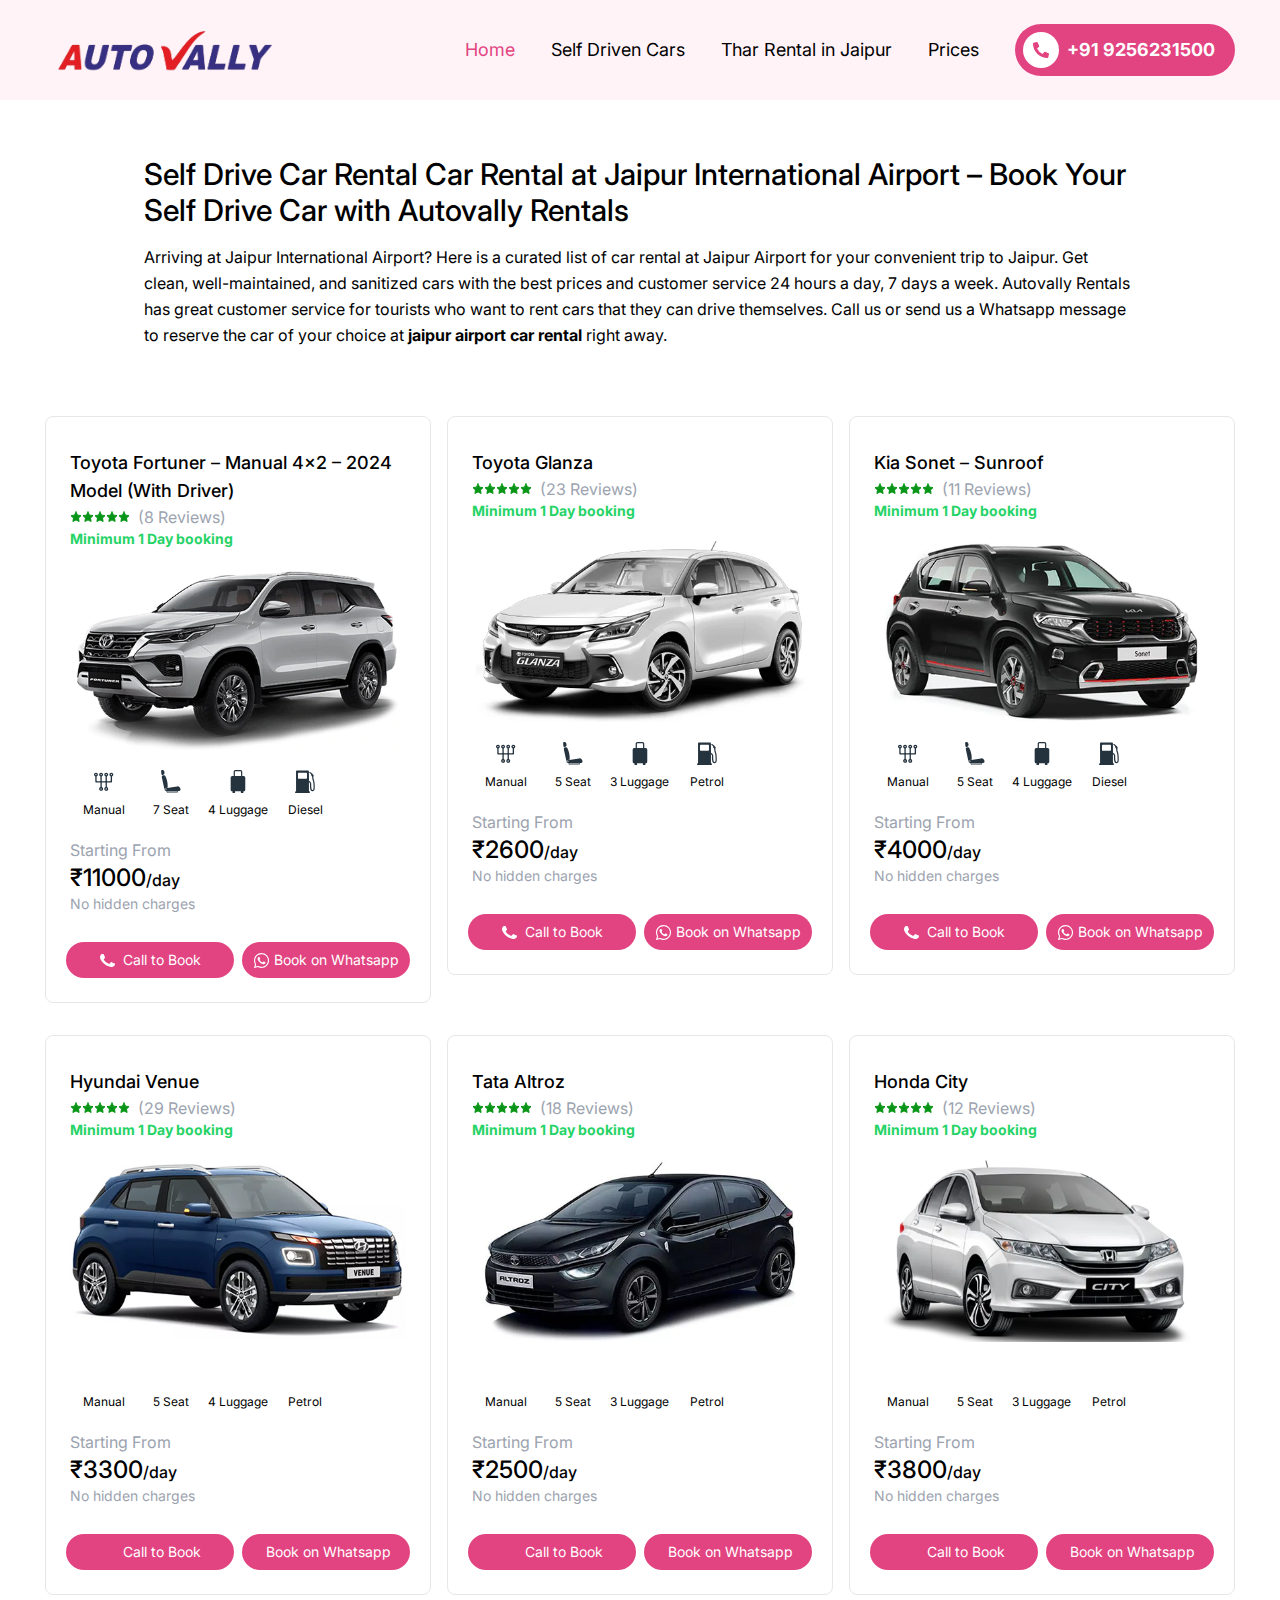
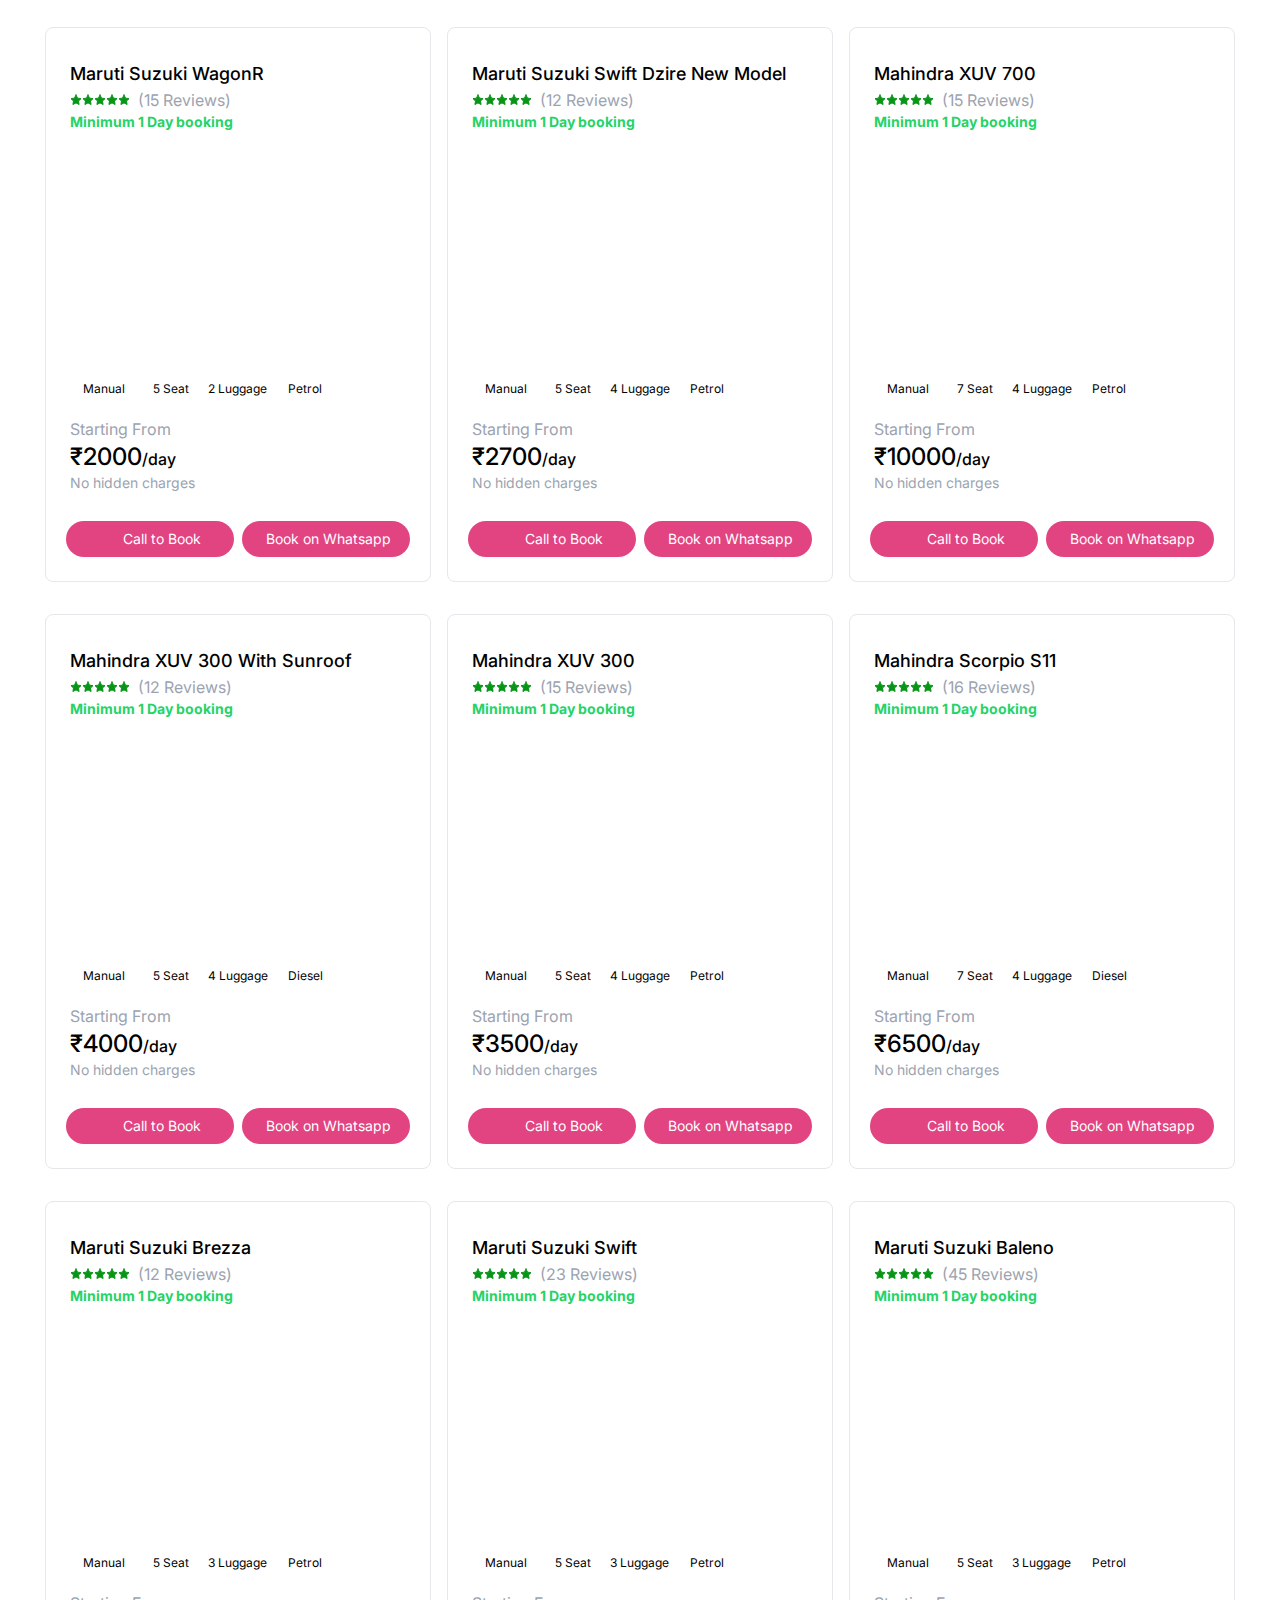
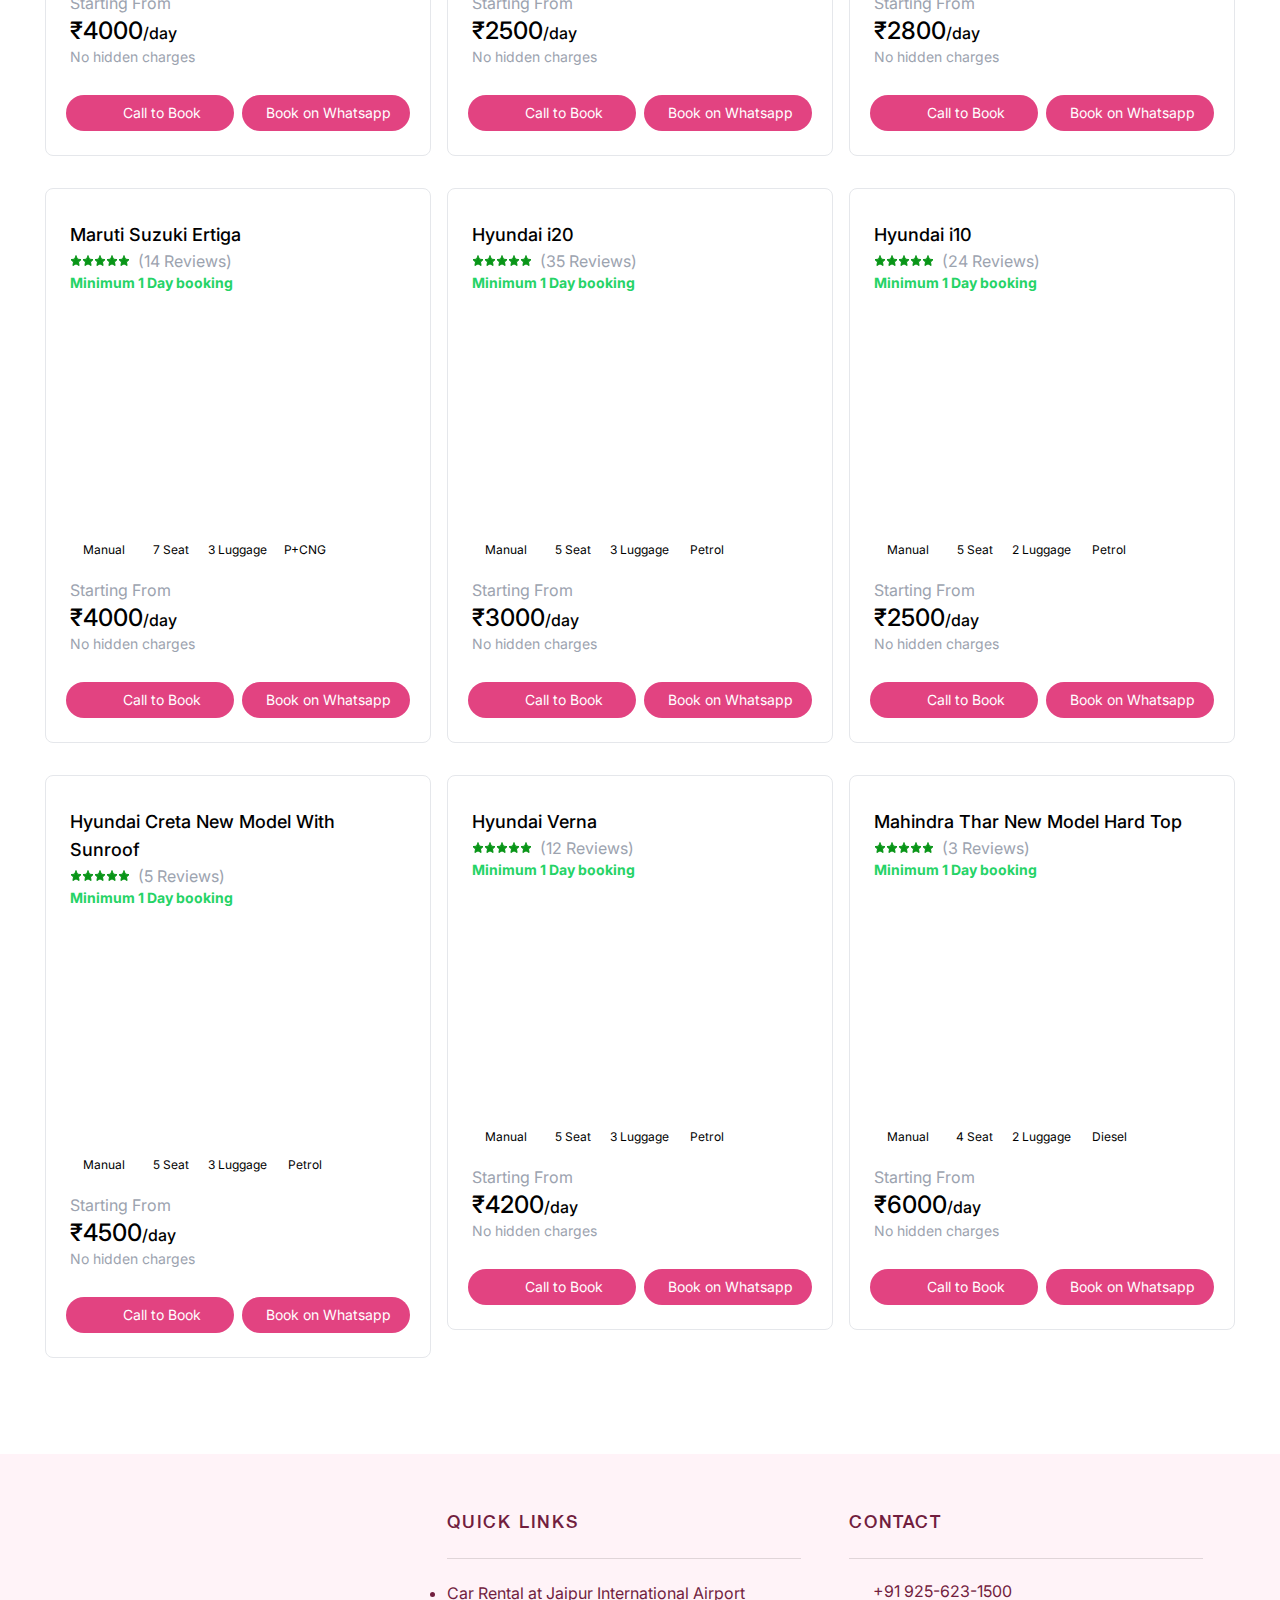
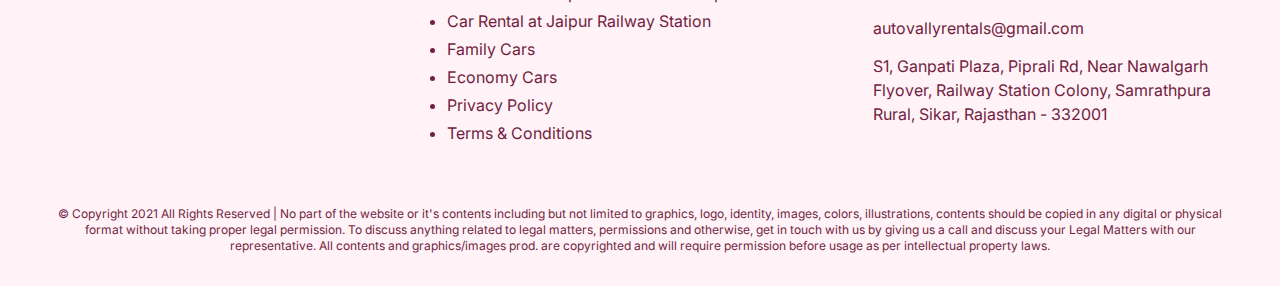
==== commit e629b899: "Add files via upload" ====
--- a/airport.html
+++ b/airport.html
@@ -430,9 +430,9 @@
    <meta name="generator" content="WordPress 6.5.5">
    <link rel=shortlink href='./?p=1155'>
    <link rel=alternate type=application/json+oembed
-      href="./wp-json/oembed/1.0/embed?url=https%3A%2F%2Fjaipurcarbooking.com%2Fself-drive-cars-at-jaipur-airport%2F">
+      href="./wp-json/oembed/1.0/embed?url=https%3A%2F%2Fautovally.in%2Fself-drive-cars-at-jaipur-airport%2F">
    <link rel=alternate type=text/xml+oembed
-      href="./wp-json/oembed/1.0/embed?url=https%3A%2F%2Fjaipurcarbooking.com%2Fself-drive-cars-at-jaipur-airport%2F&#038;format=xml">
+      href="./wp-json/oembed/1.0/embed?url=https%3A%2F%2Fautovally.in%2Fself-drive-cars-at-jaipur-airport%2F&#038;format=xml">
    <script>var site_vars = { 'site_ajax_url': './wp-admin/admin-ajax.php' };</script>
    <link href="https://fonts.googleapis.com/css2?family=Inter:wght@400;500;700&display=swap" rel=stylesheet>
    <link rel=stylesheet href=./wp-content/cache/minify/0a3cd.css media=all>
@@ -740,7 +740,7 @@
                         <div
                            class="mt-1 xl:w-2/4 flex-wrap h-full-height h-full w-full mb-3 md:mt-3 xl:mt-1 md:mb-0 lx:mb-0  px-1">
                            <a target=_blank
-                              href="https://api.whatsapp.com/send?phone=919256231500&amp;text=Hi,%0aI want to book *Toyota Fortuner &#8211; Manual 4&#215;2 &#8211; 2024 Model (With Driver)* on jaipurcarbooking.com"
+                              href="https://api.whatsapp.com/send?phone=919256231500&amp;text=Hi,%0aI want to book *Toyota Fortuner &#8211; Manual 4&#215;2 &#8211; 2024 Model (With Driver)* on autovally.in"
                               class="click_action_wa bg-theme_color w-full inline-flex items-center justify-center bg_color  lg:pl-2 lg:pr-2 py-3 lg:py-2 px-2 hover:bg-theme_color_700 text-white lg:px-5 sm:text-sm xl:text-sm text-sm font-normal rounded-3xl  leading-none text-center"
                               data-asctrack=true
                               data-ascvalue="Toyota Fortuner &#8211; Manual 4&#215;2 &#8211; 2024 Model (With Driver)"
@@ -767,7 +767,7 @@
                               Book</a></div>
                         <div class="mt-1 xl:w-2/4 flex-wrap  w-full mb-3 md:mt-3 xl:mt-1 md:mb-0 lx:mb-0  px-1">
                            <a target=_blank
-                              href="https://api.whatsapp.com/send?phone=919256231500&amp;text=Hi,%0aI want to book *Toyota Fortuner &#8211; Manual 4&#215;2 &#8211; 2024 Model (With Driver)* on jaipurcarbooking.com"
+                              href="https://api.whatsapp.com/send?phone=919256231500&amp;text=Hi,%0aI want to book *Toyota Fortuner &#8211; Manual 4&#215;2 &#8211; 2024 Model (With Driver)* on autovally.in"
                               class="click_action_wa bg-theme_color w-full inline-flex items-center justify-center bg_color  lg:pl-2 lg:pr-2 py-3 lg:py-2 px-2 hover:bg-theme_color_700 text-white lg:px-5 sm:text-sm xl:text-sm text-sm font-normal rounded-3xl  leading-none text-center"
                               data-asctrack=true
                               data-ascvalue="Toyota Fortuner &#8211; Manual 4&#215;2 &#8211; 2024 Model (With Driver)"
@@ -912,7 +912,7 @@
                         <div
                            class="mt-1 xl:w-2/4 flex-wrap h-full-height h-full w-full mb-3 md:mt-3 xl:mt-1 md:mb-0 lx:mb-0  px-1">
                            <a target=_blank
-                              href="https://api.whatsapp.com/send?phone=919256231500&amp;text=Hi,%0aI want to book *Toyota Glanza* on jaipurcarbooking.com"
+                              href="https://api.whatsapp.com/send?phone=919256231500&amp;text=Hi,%0aI want to book *Toyota Glanza* on autovally.in"
                               class="click_action_wa bg-theme_color w-full inline-flex items-center justify-center bg_color  lg:pl-2 lg:pr-2 py-3 lg:py-2 px-2 hover:bg-theme_color_700 text-white lg:px-5 sm:text-sm xl:text-sm text-sm font-normal rounded-3xl  leading-none text-center"
                               data-asctrack=true data-ascvalue="Toyota Glanza" data-ascaction="Desktop - Whatsapp"><span
                                  class="mr-1 lg:mr-1 xl:mr-1 hidden xl:block"><img class=lazy
@@ -935,7 +935,7 @@
                               Book</a></div>
                         <div class="mt-1 xl:w-2/4 flex-wrap  w-full mb-3 md:mt-3 xl:mt-1 md:mb-0 lx:mb-0  px-1">
                            <a target=_blank
-                              href="https://api.whatsapp.com/send?phone=919256231500&amp;text=Hi,%0aI want to book *Toyota Glanza* on jaipurcarbooking.com"
+                              href="https://api.whatsapp.com/send?phone=919256231500&amp;text=Hi,%0aI want to book *Toyota Glanza* on autovally.in"
                               class="click_action_wa bg-theme_color w-full inline-flex items-center justify-center bg_color  lg:pl-2 lg:pr-2 py-3 lg:py-2 px-2 hover:bg-theme_color_700 text-white lg:px-5 sm:text-sm xl:text-sm text-sm font-normal rounded-3xl  leading-none text-center"
                               data-asctrack=true data-ascvalue="Toyota Glanza" data-ascaction="Mobile - Whatsapp"><span
                                  class="mr-1 lg:mr-1 xl:mr-1 hidden xl:block"><img class=lazy
@@ -1080,7 +1080,7 @@
                         <div
                            class="mt-1 xl:w-2/4 flex-wrap h-full-height h-full w-full mb-3 md:mt-3 xl:mt-1 md:mb-0 lx:mb-0  px-1">
                            <a target=_blank
-                              href="https://api.whatsapp.com/send?phone=919256231500&amp;text=Hi,%0aI want to book *Kia Sonet &#8211; Sunroof* on jaipurcarbooking.com"
+                              href="https://api.whatsapp.com/send?phone=919256231500&amp;text=Hi,%0aI want to book *Kia Sonet &#8211; Sunroof* on autovally.in"
                               class="click_action_wa bg-theme_color w-full inline-flex items-center justify-center bg_color  lg:pl-2 lg:pr-2 py-3 lg:py-2 px-2 hover:bg-theme_color_700 text-white lg:px-5 sm:text-sm xl:text-sm text-sm font-normal rounded-3xl  leading-none text-center"
                               data-asctrack=true data-ascvalue="Kia Sonet &#8211; Sunroof"
                               data-ascaction="Desktop - Whatsapp"><span
@@ -1105,7 +1105,7 @@
                               Book</a></div>
                         <div class="mt-1 xl:w-2/4 flex-wrap  w-full mb-3 md:mt-3 xl:mt-1 md:mb-0 lx:mb-0  px-1">
                            <a target=_blank
-                              href="https://api.whatsapp.com/send?phone=919256231500&amp;text=Hi,%0aI want to book *Kia Sonet &#8211; Sunroof* on jaipurcarbooking.com"
+                              href="https://api.whatsapp.com/send?phone=919256231500&amp;text=Hi,%0aI want to book *Kia Sonet &#8211; Sunroof* on autovally.in"
                               class="click_action_wa bg-theme_color w-full inline-flex items-center justify-center bg_color  lg:pl-2 lg:pr-2 py-3 lg:py-2 px-2 hover:bg-theme_color_700 text-white lg:px-5 sm:text-sm xl:text-sm text-sm font-normal rounded-3xl  leading-none text-center"
                               data-asctrack=true data-ascvalue="Kia Sonet &#8211; Sunroof"
                               data-ascaction="Mobile - Whatsapp"><span class="mr-1 lg:mr-1 xl:mr-1 hidden xl:block"><img
@@ -1249,7 +1249,7 @@
                         <div
                            class="mt-1 xl:w-2/4 flex-wrap h-full-height h-full w-full mb-3 md:mt-3 xl:mt-1 md:mb-0 lx:mb-0  px-1">
                            <a target=_blank
-                              href="https://api.whatsapp.com/send?phone=919256231500&amp;text=Hi,%0aI want to book *Hyundai Venue* on jaipurcarbooking.com"
+                              href="https://api.whatsapp.com/send?phone=919256231500&amp;text=Hi,%0aI want to book *Hyundai Venue* on autovally.in"
                               class="click_action_wa bg-theme_color w-full inline-flex items-center justify-center bg_color  lg:pl-2 lg:pr-2 py-3 lg:py-2 px-2 hover:bg-theme_color_700 text-white lg:px-5 sm:text-sm xl:text-sm text-sm font-normal rounded-3xl  leading-none text-center"
                               data-asctrack=true data-ascvalue="Hyundai Venue" data-ascaction="Desktop - Whatsapp"><span
                                  class="mr-1 lg:mr-1 xl:mr-1 hidden xl:block"><img class=lazy
@@ -1272,7 +1272,7 @@
                               Book</a></div>
                         <div class="mt-1 xl:w-2/4 flex-wrap  w-full mb-3 md:mt-3 xl:mt-1 md:mb-0 lx:mb-0  px-1">
                            <a target=_blank
-                              href="https://api.whatsapp.com/send?phone=919256231500&amp;text=Hi,%0aI want to book *Hyundai Venue* on jaipurcarbooking.com"
+                              href="https://api.whatsapp.com/send?phone=919256231500&amp;text=Hi,%0aI want to book *Hyundai Venue* on autovally.in"
                               class="click_action_wa bg-theme_color w-full inline-flex items-center justify-center bg_color  lg:pl-2 lg:pr-2 py-3 lg:py-2 px-2 hover:bg-theme_color_700 text-white lg:px-5 sm:text-sm xl:text-sm text-sm font-normal rounded-3xl  leading-none text-center"
                               data-asctrack=true data-ascvalue="Hyundai Venue" data-ascaction="Mobile - Whatsapp"><span
                                  class="mr-1 lg:mr-1 xl:mr-1 hidden xl:block"><img class=lazy
@@ -1415,7 +1415,7 @@
                         <div
                            class="mt-1 xl:w-2/4 flex-wrap h-full-height h-full w-full mb-3 md:mt-3 xl:mt-1 md:mb-0 lx:mb-0  px-1">
                            <a target=_blank
-                              href="https://api.whatsapp.com/send?phone=919256231500&amp;text=Hi,%0aI want to book *Tata Altroz* on jaipurcarbooking.com"
+                              href="https://api.whatsapp.com/send?phone=919256231500&amp;text=Hi,%0aI want to book *Tata Altroz* on autovally.in"
                               class="click_action_wa bg-theme_color w-full inline-flex items-center justify-center bg_color  lg:pl-2 lg:pr-2 py-3 lg:py-2 px-2 hover:bg-theme_color_700 text-white lg:px-5 sm:text-sm xl:text-sm text-sm font-normal rounded-3xl  leading-none text-center"
                               data-asctrack=true data-ascvalue="Tata Altroz" data-ascaction="Desktop - Whatsapp"><span
                                  class="mr-1 lg:mr-1 xl:mr-1 hidden xl:block"><img class=lazy
@@ -1438,7 +1438,7 @@
                               Book</a></div>
                         <div class="mt-1 xl:w-2/4 flex-wrap  w-full mb-3 md:mt-3 xl:mt-1 md:mb-0 lx:mb-0  px-1">
                            <a target=_blank
-                              href="https://api.whatsapp.com/send?phone=919256231500&amp;text=Hi,%0aI want to book *Tata Altroz* on jaipurcarbooking.com"
+                              href="https://api.whatsapp.com/send?phone=919256231500&amp;text=Hi,%0aI want to book *Tata Altroz* on autovally.in"
                               class="click_action_wa bg-theme_color w-full inline-flex items-center justify-center bg_color  lg:pl-2 lg:pr-2 py-3 lg:py-2 px-2 hover:bg-theme_color_700 text-white lg:px-5 sm:text-sm xl:text-sm text-sm font-normal rounded-3xl  leading-none text-center"
                               data-asctrack=true data-ascvalue="Tata Altroz" data-ascaction="Mobile - Whatsapp"><span
                                  class="mr-1 lg:mr-1 xl:mr-1 hidden xl:block"><img class=lazy
@@ -1581,7 +1581,7 @@
                         <div
                            class="mt-1 xl:w-2/4 flex-wrap h-full-height h-full w-full mb-3 md:mt-3 xl:mt-1 md:mb-0 lx:mb-0  px-1">
                            <a target=_blank
-                              href="https://api.whatsapp.com/send?phone=919256231500&amp;text=Hi,%0aI want to book *Honda City* on jaipurcarbooking.com"
+                              href="https://api.whatsapp.com/send?phone=919256231500&amp;text=Hi,%0aI want to book *Honda City* on autovally.in"
                               class="click_action_wa bg-theme_color w-full inline-flex items-center justify-center bg_color  lg:pl-2 lg:pr-2 py-3 lg:py-2 px-2 hover:bg-theme_color_700 text-white lg:px-5 sm:text-sm xl:text-sm text-sm font-normal rounded-3xl  leading-none text-center"
                               data-asctrack=true data-ascvalue="Honda City" data-ascaction="Desktop - Whatsapp"><span
                                  class="mr-1 lg:mr-1 xl:mr-1 hidden xl:block"><img class=lazy
@@ -1604,7 +1604,7 @@
                               Book</a></div>
                         <div class="mt-1 xl:w-2/4 flex-wrap  w-full mb-3 md:mt-3 xl:mt-1 md:mb-0 lx:mb-0  px-1">
                            <a target=_blank
-                              href="https://api.whatsapp.com/send?phone=919256231500&amp;text=Hi,%0aI want to book *Honda City* on jaipurcarbooking.com"
+                              href="https://api.whatsapp.com/send?phone=919256231500&amp;text=Hi,%0aI want to book *Honda City* on autovally.in"
                               class="click_action_wa bg-theme_color w-full inline-flex items-center justify-center bg_color  lg:pl-2 lg:pr-2 py-3 lg:py-2 px-2 hover:bg-theme_color_700 text-white lg:px-5 sm:text-sm xl:text-sm text-sm font-normal rounded-3xl  leading-none text-center"
                               data-asctrack=true data-ascvalue="Honda City" data-ascaction="Mobile - Whatsapp"><span
                                  class="mr-1 lg:mr-1 xl:mr-1 hidden xl:block"><img class=lazy
@@ -1749,7 +1749,7 @@
                         <div
                            class="mt-1 xl:w-2/4 flex-wrap h-full-height h-full w-full mb-3 md:mt-3 xl:mt-1 md:mb-0 lx:mb-0  px-1">
                            <a target=_blank
-                              href="https://api.whatsapp.com/send?phone=919256231500&amp;text=Hi,%0aI want to book *Maruti Suzuki WagonR* on jaipurcarbooking.com"
+                              href="https://api.whatsapp.com/send?phone=919256231500&amp;text=Hi,%0aI want to book *Maruti Suzuki WagonR* on autovally.in"
                               class="click_action_wa bg-theme_color w-full inline-flex items-center justify-center bg_color  lg:pl-2 lg:pr-2 py-3 lg:py-2 px-2 hover:bg-theme_color_700 text-white lg:px-5 sm:text-sm xl:text-sm text-sm font-normal rounded-3xl  leading-none text-center"
                               data-asctrack=true data-ascvalue="Maruti Suzuki WagonR"
                               data-ascaction="Desktop - Whatsapp"><span
@@ -1774,7 +1774,7 @@
                               Book</a></div>
                         <div class="mt-1 xl:w-2/4 flex-wrap  w-full mb-3 md:mt-3 xl:mt-1 md:mb-0 lx:mb-0  px-1">
                            <a target=_blank
-                              href="https://api.whatsapp.com/send?phone=919256231500&amp;text=Hi,%0aI want to book *Maruti Suzuki WagonR* on jaipurcarbooking.com"
+                              href="https://api.whatsapp.com/send?phone=919256231500&amp;text=Hi,%0aI want to book *Maruti Suzuki WagonR* on autovally.in"
                               class="click_action_wa bg-theme_color w-full inline-flex items-center justify-center bg_color  lg:pl-2 lg:pr-2 py-3 lg:py-2 px-2 hover:bg-theme_color_700 text-white lg:px-5 sm:text-sm xl:text-sm text-sm font-normal rounded-3xl  leading-none text-center"
                               data-asctrack=true data-ascvalue="Maruti Suzuki WagonR"
                               data-ascaction="Mobile - Whatsapp"><span class="mr-1 lg:mr-1 xl:mr-1 hidden xl:block"><img
@@ -1921,7 +1921,7 @@
                         <div
                            class="mt-1 xl:w-2/4 flex-wrap h-full-height h-full w-full mb-3 md:mt-3 xl:mt-1 md:mb-0 lx:mb-0  px-1">
                            <a target=_blank
-                              href="https://api.whatsapp.com/send?phone=919256231500&amp;text=Hi,%0aI want to book *Maruti Suzuki Swift Dzire New Model* on jaipurcarbooking.com"
+                              href="https://api.whatsapp.com/send?phone=919256231500&amp;text=Hi,%0aI want to book *Maruti Suzuki Swift Dzire New Model* on autovally.in"
                               class="click_action_wa bg-theme_color w-full inline-flex items-center justify-center bg_color  lg:pl-2 lg:pr-2 py-3 lg:py-2 px-2 hover:bg-theme_color_700 text-white lg:px-5 sm:text-sm xl:text-sm text-sm font-normal rounded-3xl  leading-none text-center"
                               data-asctrack=true data-ascvalue="Maruti Suzuki Swift Dzire New Model"
                               data-ascaction="Desktop - Whatsapp"><span
@@ -1946,7 +1946,7 @@
                               Book</a></div>
                         <div class="mt-1 xl:w-2/4 flex-wrap  w-full mb-3 md:mt-3 xl:mt-1 md:mb-0 lx:mb-0  px-1">
                            <a target=_blank
-                              href="https://api.whatsapp.com/send?phone=919256231500&amp;text=Hi,%0aI want to book *Maruti Suzuki Swift Dzire New Model* on jaipurcarbooking.com"
+                              href="https://api.whatsapp.com/send?phone=919256231500&amp;text=Hi,%0aI want to book *Maruti Suzuki Swift Dzire New Model* on autovally.in"
                               class="click_action_wa bg-theme_color w-full inline-flex items-center justify-center bg_color  lg:pl-2 lg:pr-2 py-3 lg:py-2 px-2 hover:bg-theme_color_700 text-white lg:px-5 sm:text-sm xl:text-sm text-sm font-normal rounded-3xl  leading-none text-center"
                               data-asctrack=true data-ascvalue="Maruti Suzuki Swift Dzire New Model"
                               data-ascaction="Mobile - Whatsapp"><span class="mr-1 lg:mr-1 xl:mr-1 hidden xl:block"><img
@@ -2092,7 +2092,7 @@
                         <div
                            class="mt-1 xl:w-2/4 flex-wrap h-full-height h-full w-full mb-3 md:mt-3 xl:mt-1 md:mb-0 lx:mb-0  px-1">
                            <a target=_blank
-                              href="https://api.whatsapp.com/send?phone=919256231500&amp;text=Hi,%0aI want to book *Mahindra XUV 700* on jaipurcarbooking.com"
+                              href="https://api.whatsapp.com/send?phone=919256231500&amp;text=Hi,%0aI want to book *Mahindra XUV 700* on autovally.in"
                               class="click_action_wa bg-theme_color w-full inline-flex items-center justify-center bg_color  lg:pl-2 lg:pr-2 py-3 lg:py-2 px-2 hover:bg-theme_color_700 text-white lg:px-5 sm:text-sm xl:text-sm text-sm font-normal rounded-3xl  leading-none text-center"
                               data-asctrack=true data-ascvalue="Mahindra XUV 700"
                               data-ascaction="Desktop - Whatsapp"><span
@@ -2116,7 +2116,7 @@
                               Book</a></div>
                         <div class="mt-1 xl:w-2/4 flex-wrap  w-full mb-3 md:mt-3 xl:mt-1 md:mb-0 lx:mb-0  px-1">
                            <a target=_blank
-                              href="https://api.whatsapp.com/send?phone=919256231500&amp;text=Hi,%0aI want to book *Mahindra XUV 700* on jaipurcarbooking.com"
+                              href="https://api.whatsapp.com/send?phone=919256231500&amp;text=Hi,%0aI want to book *Mahindra XUV 700* on autovally.in"
                               class="click_action_wa bg-theme_color w-full inline-flex items-center justify-center bg_color  lg:pl-2 lg:pr-2 py-3 lg:py-2 px-2 hover:bg-theme_color_700 text-white lg:px-5 sm:text-sm xl:text-sm text-sm font-normal rounded-3xl  leading-none text-center"
                               data-asctrack=true data-ascvalue="Mahindra XUV 700"
                               data-ascaction="Mobile - Whatsapp"><span class="mr-1 lg:mr-1 xl:mr-1 hidden xl:block"><img
@@ -2262,7 +2262,7 @@
                         <div
                            class="mt-1 xl:w-2/4 flex-wrap h-full-height h-full w-full mb-3 md:mt-3 xl:mt-1 md:mb-0 lx:mb-0  px-1">
                            <a target=_blank
-                              href="https://api.whatsapp.com/send?phone=919256231500&amp;text=Hi,%0aI want to book *Mahindra XUV 300 With Sunroof* on jaipurcarbooking.com"
+                              href="https://api.whatsapp.com/send?phone=919256231500&amp;text=Hi,%0aI want to book *Mahindra XUV 300 With Sunroof* on autovally.in"
                               class="click_action_wa bg-theme_color w-full inline-flex items-center justify-center bg_color  lg:pl-2 lg:pr-2 py-3 lg:py-2 px-2 hover:bg-theme_color_700 text-white lg:px-5 sm:text-sm xl:text-sm text-sm font-normal rounded-3xl  leading-none text-center"
                               data-asctrack=true data-ascvalue="Mahindra XUV 300 With Sunroof"
                               data-ascaction="Desktop - Whatsapp"><span
@@ -2287,7 +2287,7 @@
                               Book</a></div>
                         <div class="mt-1 xl:w-2/4 flex-wrap  w-full mb-3 md:mt-3 xl:mt-1 md:mb-0 lx:mb-0  px-1">
                            <a target=_blank
-                              href="https://api.whatsapp.com/send?phone=919256231500&amp;text=Hi,%0aI want to book *Mahindra XUV 300 With Sunroof* on jaipurcarbooking.com"
+                              href="https://api.whatsapp.com/send?phone=919256231500&amp;text=Hi,%0aI want to book *Mahindra XUV 300 With Sunroof* on autovally.in"
                               class="click_action_wa bg-theme_color w-full inline-flex items-center justify-center bg_color  lg:pl-2 lg:pr-2 py-3 lg:py-2 px-2 hover:bg-theme_color_700 text-white lg:px-5 sm:text-sm xl:text-sm text-sm font-normal rounded-3xl  leading-none text-center"
                               data-asctrack=true data-ascvalue="Mahindra XUV 300 With Sunroof"
                               data-ascaction="Mobile - Whatsapp"><span class="mr-1 lg:mr-1 xl:mr-1 hidden xl:block"><img
@@ -2433,7 +2433,7 @@
                         <div
                            class="mt-1 xl:w-2/4 flex-wrap h-full-height h-full w-full mb-3 md:mt-3 xl:mt-1 md:mb-0 lx:mb-0  px-1">
                            <a target=_blank
-                              href="https://api.whatsapp.com/send?phone=919256231500&amp;text=Hi,%0aI want to book *Mahindra XUV 300* on jaipurcarbooking.com"
+                              href="https://api.whatsapp.com/send?phone=919256231500&amp;text=Hi,%0aI want to book *Mahindra XUV 300* on autovally.in"
                               class="click_action_wa bg-theme_color w-full inline-flex items-center justify-center bg_color  lg:pl-2 lg:pr-2 py-3 lg:py-2 px-2 hover:bg-theme_color_700 text-white lg:px-5 sm:text-sm xl:text-sm text-sm font-normal rounded-3xl  leading-none text-center"
                               data-asctrack=true data-ascvalue="Mahindra XUV 300"
                               data-ascaction="Desktop - Whatsapp"><span
@@ -2457,7 +2457,7 @@
                               Book</a></div>
                         <div class="mt-1 xl:w-2/4 flex-wrap  w-full mb-3 md:mt-3 xl:mt-1 md:mb-0 lx:mb-0  px-1">
                            <a target=_blank
-                              href="https://api.whatsapp.com/send?phone=919256231500&amp;text=Hi,%0aI want to book *Mahindra XUV 300* on jaipurcarbooking.com"
+                              href="https://api.whatsapp.com/send?phone=919256231500&amp;text=Hi,%0aI want to book *Mahindra XUV 300* on autovally.in"
                               class="click_action_wa bg-theme_color w-full inline-flex items-center justify-center bg_color  lg:pl-2 lg:pr-2 py-3 lg:py-2 px-2 hover:bg-theme_color_700 text-white lg:px-5 sm:text-sm xl:text-sm text-sm font-normal rounded-3xl  leading-none text-center"
                               data-asctrack=true data-ascvalue="Mahindra XUV 300"
                               data-ascaction="Mobile - Whatsapp"><span class="mr-1 lg:mr-1 xl:mr-1 hidden xl:block"><img
@@ -2603,7 +2603,7 @@
                         <div
                            class="mt-1 xl:w-2/4 flex-wrap h-full-height h-full w-full mb-3 md:mt-3 xl:mt-1 md:mb-0 lx:mb-0  px-1">
                            <a target=_blank
-                              href="https://api.whatsapp.com/send?phone=919256231500&amp;text=Hi,%0aI want to book *Mahindra Scorpio S11* on jaipurcarbooking.com"
+                              href="https://api.whatsapp.com/send?phone=919256231500&amp;text=Hi,%0aI want to book *Mahindra Scorpio S11* on autovally.in"
                               class="click_action_wa bg-theme_color w-full inline-flex items-center justify-center bg_color  lg:pl-2 lg:pr-2 py-3 lg:py-2 px-2 hover:bg-theme_color_700 text-white lg:px-5 sm:text-sm xl:text-sm text-sm font-normal rounded-3xl  leading-none text-center"
                               data-asctrack=true data-ascvalue="Mahindra Scorpio S11"
                               data-ascaction="Desktop - Whatsapp"><span
@@ -2628,7 +2628,7 @@
                               Book</a></div>
                         <div class="mt-1 xl:w-2/4 flex-wrap  w-full mb-3 md:mt-3 xl:mt-1 md:mb-0 lx:mb-0  px-1">
                            <a target=_blank
-                              href="https://api.whatsapp.com/send?phone=919256231500&amp;text=Hi,%0aI want to book *Mahindra Scorpio S11* on jaipurcarbooking.com"
+                              href="https://api.whatsapp.com/send?phone=919256231500&amp;text=Hi,%0aI want to book *Mahindra Scorpio S11* on autovally.in"
                               class="click_action_wa bg-theme_color w-full inline-flex items-center justify-center bg_color  lg:pl-2 lg:pr-2 py-3 lg:py-2 px-2 hover:bg-theme_color_700 text-white lg:px-5 sm:text-sm xl:text-sm text-sm font-normal rounded-3xl  leading-none text-center"
                               data-asctrack=true data-ascvalue="Mahindra Scorpio S11"
                               data-ascaction="Mobile - Whatsapp"><span class="mr-1 lg:mr-1 xl:mr-1 hidden xl:block"><img
@@ -2774,7 +2774,7 @@
                         <div
                            class="mt-1 xl:w-2/4 flex-wrap h-full-height h-full w-full mb-3 md:mt-3 xl:mt-1 md:mb-0 lx:mb-0  px-1">
                            <a target=_blank
-                              href="https://api.whatsapp.com/send?phone=919256231500&amp;text=Hi,%0aI want to book *Maruti Suzuki Brezza* on jaipurcarbooking.com"
+                              href="https://api.whatsapp.com/send?phone=919256231500&amp;text=Hi,%0aI want to book *Maruti Suzuki Brezza* on autovally.in"
                               class="click_action_wa bg-theme_color w-full inline-flex items-center justify-center bg_color  lg:pl-2 lg:pr-2 py-3 lg:py-2 px-2 hover:bg-theme_color_700 text-white lg:px-5 sm:text-sm xl:text-sm text-sm font-normal rounded-3xl  leading-none text-center"
                               data-asctrack=true data-ascvalue="Maruti Suzuki Brezza"
                               data-ascaction="Desktop - Whatsapp"><span
@@ -2799,7 +2799,7 @@
                               Book</a></div>
                         <div class="mt-1 xl:w-2/4 flex-wrap  w-full mb-3 md:mt-3 xl:mt-1 md:mb-0 lx:mb-0  px-1">
                            <a target=_blank
-                              href="https://api.whatsapp.com/send?phone=919256231500&amp;text=Hi,%0aI want to book *Maruti Suzuki Brezza* on jaipurcarbooking.com"
+                              href="https://api.whatsapp.com/send?phone=919256231500&amp;text=Hi,%0aI want to book *Maruti Suzuki Brezza* on autovally.in"
                               class="click_action_wa bg-theme_color w-full inline-flex items-center justify-center bg_color  lg:pl-2 lg:pr-2 py-3 lg:py-2 px-2 hover:bg-theme_color_700 text-white lg:px-5 sm:text-sm xl:text-sm text-sm font-normal rounded-3xl  leading-none text-center"
                               data-asctrack=true data-ascvalue="Maruti Suzuki Brezza"
                               data-ascaction="Mobile - Whatsapp"><span class="mr-1 lg:mr-1 xl:mr-1 hidden xl:block"><img
@@ -2945,7 +2945,7 @@
                         <div
                            class="mt-1 xl:w-2/4 flex-wrap h-full-height h-full w-full mb-3 md:mt-3 xl:mt-1 md:mb-0 lx:mb-0  px-1">
                            <a target=_blank
-                              href="https://api.whatsapp.com/send?phone=919256231500&amp;text=Hi,%0aI want to book *Maruti Suzuki Swift* on jaipurcarbooking.com"
+                              href="https://api.whatsapp.com/send?phone=919256231500&amp;text=Hi,%0aI want to book *Maruti Suzuki Swift* on autovally.in"
                               class="click_action_wa bg-theme_color w-full inline-flex items-center justify-center bg_color  lg:pl-2 lg:pr-2 py-3 lg:py-2 px-2 hover:bg-theme_color_700 text-white lg:px-5 sm:text-sm xl:text-sm text-sm font-normal rounded-3xl  leading-none text-center"
                               data-asctrack=true data-ascvalue="Maruti Suzuki Swift"
                               data-ascaction="Desktop - Whatsapp"><span
@@ -2969,7 +2969,7 @@
                               Book</a></div>
                         <div class="mt-1 xl:w-2/4 flex-wrap  w-full mb-3 md:mt-3 xl:mt-1 md:mb-0 lx:mb-0  px-1">
                            <a target=_blank
-                              href="https://api.whatsapp.com/send?phone=919256231500&amp;text=Hi,%0aI want to book *Maruti Suzuki Swift* on jaipurcarbooking.com"
+                              href="https://api.whatsapp.com/send?phone=919256231500&amp;text=Hi,%0aI want to book *Maruti Suzuki Swift* on autovally.in"
                               class="click_action_wa bg-theme_color w-full inline-flex items-center justify-center bg_color  lg:pl-2 lg:pr-2 py-3 lg:py-2 px-2 hover:bg-theme_color_700 text-white lg:px-5 sm:text-sm xl:text-sm text-sm font-normal rounded-3xl  leading-none text-center"
                               data-asctrack=true data-ascvalue="Maruti Suzuki Swift"
                               data-ascaction="Mobile - Whatsapp"><span class="mr-1 lg:mr-1 xl:mr-1 hidden xl:block"><img
@@ -3115,7 +3115,7 @@
                         <div
                            class="mt-1 xl:w-2/4 flex-wrap h-full-height h-full w-full mb-3 md:mt-3 xl:mt-1 md:mb-0 lx:mb-0  px-1">
                            <a target=_blank
-                              href="https://api.whatsapp.com/send?phone=919256231500&amp;text=Hi,%0aI want to book *Maruti Suzuki Baleno* on jaipurcarbooking.com"
+                              href="https://api.whatsapp.com/send?phone=919256231500&amp;text=Hi,%0aI want to book *Maruti Suzuki Baleno* on autovally.in"
                               class="click_action_wa bg-theme_color w-full inline-flex items-center justify-center bg_color  lg:pl-2 lg:pr-2 py-3 lg:py-2 px-2 hover:bg-theme_color_700 text-white lg:px-5 sm:text-sm xl:text-sm text-sm font-normal rounded-3xl  leading-none text-center"
                               data-asctrack=true data-ascvalue="Maruti Suzuki Baleno"
                               data-ascaction="Desktop - Whatsapp"><span
@@ -3140,7 +3140,7 @@
                               Book</a></div>
                         <div class="mt-1 xl:w-2/4 flex-wrap  w-full mb-3 md:mt-3 xl:mt-1 md:mb-0 lx:mb-0  px-1">
                            <a target=_blank
-                              href="https://api.whatsapp.com/send?phone=919256231500&amp;text=Hi,%0aI want to book *Maruti Suzuki Baleno* on jaipurcarbooking.com"
+                              href="https://api.whatsapp.com/send?phone=919256231500&amp;text=Hi,%0aI want to book *Maruti Suzuki Baleno* on autovally.in"
                               class="click_action_wa bg-theme_color w-full inline-flex items-center justify-center bg_color  lg:pl-2 lg:pr-2 py-3 lg:py-2 px-2 hover:bg-theme_color_700 text-white lg:px-5 sm:text-sm xl:text-sm text-sm font-normal rounded-3xl  leading-none text-center"
                               data-asctrack=true data-ascvalue="Maruti Suzuki Baleno"
                               data-ascaction="Mobile - Whatsapp"><span class="mr-1 lg:mr-1 xl:mr-1 hidden xl:block"><img
@@ -3286,7 +3286,7 @@
                         <div
                            class="mt-1 xl:w-2/4 flex-wrap h-full-height h-full w-full mb-3 md:mt-3 xl:mt-1 md:mb-0 lx:mb-0  px-1">
                            <a target=_blank
-                              href="https://api.whatsapp.com/send?phone=919256231500&amp;text=Hi,%0aI want to book *Maruti Suzuki Ertiga* on jaipurcarbooking.com"
+                              href="https://api.whatsapp.com/send?phone=919256231500&amp;text=Hi,%0aI want to book *Maruti Suzuki Ertiga* on autovally.in"
                               class="click_action_wa bg-theme_color w-full inline-flex items-center justify-center bg_color  lg:pl-2 lg:pr-2 py-3 lg:py-2 px-2 hover:bg-theme_color_700 text-white lg:px-5 sm:text-sm xl:text-sm text-sm font-normal rounded-3xl  leading-none text-center"
                               data-asctrack=true data-ascvalue="Maruti Suzuki Ertiga"
                               data-ascaction="Desktop - Whatsapp"><span
@@ -3311,7 +3311,7 @@
                               Book</a></div>
                         <div class="mt-1 xl:w-2/4 flex-wrap  w-full mb-3 md:mt-3 xl:mt-1 md:mb-0 lx:mb-0  px-1">
                            <a target=_blank
-                              href="https://api.whatsapp.com/send?phone=919256231500&amp;text=Hi,%0aI want to book *Maruti Suzuki Ertiga* on jaipurcarbooking.com"
+                              href="https://api.whatsapp.com/send?phone=919256231500&amp;text=Hi,%0aI want to book *Maruti Suzuki Ertiga* on autovally.in"
                               class="click_action_wa bg-theme_color w-full inline-flex items-center justify-center bg_color  lg:pl-2 lg:pr-2 py-3 lg:py-2 px-2 hover:bg-theme_color_700 text-white lg:px-5 sm:text-sm xl:text-sm text-sm font-normal rounded-3xl  leading-none text-center"
                               data-asctrack=true data-ascvalue="Maruti Suzuki Ertiga"
                               data-ascaction="Mobile - Whatsapp"><span class="mr-1 lg:mr-1 xl:mr-1 hidden xl:block"><img
@@ -3455,7 +3455,7 @@
                         <div
                            class="mt-1 xl:w-2/4 flex-wrap h-full-height h-full w-full mb-3 md:mt-3 xl:mt-1 md:mb-0 lx:mb-0  px-1">
                            <a target=_blank
-                              href="https://api.whatsapp.com/send?phone=919256231500&amp;text=Hi,%0aI want to book *Hyundai i20* on jaipurcarbooking.com"
+                              href="https://api.whatsapp.com/send?phone=919256231500&amp;text=Hi,%0aI want to book *Hyundai i20* on autovally.in"
                               class="click_action_wa bg-theme_color w-full inline-flex items-center justify-center bg_color  lg:pl-2 lg:pr-2 py-3 lg:py-2 px-2 hover:bg-theme_color_700 text-white lg:px-5 sm:text-sm xl:text-sm text-sm font-normal rounded-3xl  leading-none text-center"
                               data-asctrack=true data-ascvalue="Hyundai i20" data-ascaction="Desktop - Whatsapp"><span
                                  class="mr-1 lg:mr-1 xl:mr-1 hidden xl:block"><img class=lazy
@@ -3478,7 +3478,7 @@
                               Book</a></div>
                         <div class="mt-1 xl:w-2/4 flex-wrap  w-full mb-3 md:mt-3 xl:mt-1 md:mb-0 lx:mb-0  px-1">
                            <a target=_blank
-                              href="https://api.whatsapp.com/send?phone=919256231500&amp;text=Hi,%0aI want to book *Hyundai i20* on jaipurcarbooking.com"
+                              href="https://api.whatsapp.com/send?phone=919256231500&amp;text=Hi,%0aI want to book *Hyundai i20* on autovally.in"
                               class="click_action_wa bg-theme_color w-full inline-flex items-center justify-center bg_color  lg:pl-2 lg:pr-2 py-3 lg:py-2 px-2 hover:bg-theme_color_700 text-white lg:px-5 sm:text-sm xl:text-sm text-sm font-normal rounded-3xl  leading-none text-center"
                               data-asctrack=true data-ascvalue="Hyundai i20" data-ascaction="Mobile - Whatsapp"><span
                                  class="mr-1 lg:mr-1 xl:mr-1 hidden xl:block"><img class=lazy
@@ -3621,7 +3621,7 @@
                         <div
                            class="mt-1 xl:w-2/4 flex-wrap h-full-height h-full w-full mb-3 md:mt-3 xl:mt-1 md:mb-0 lx:mb-0  px-1">
                            <a target=_blank
-                              href="https://api.whatsapp.com/send?phone=919256231500&amp;text=Hi,%0aI want to book *Hyundai i10* on jaipurcarbooking.com"
+                              href="https://api.whatsapp.com/send?phone=919256231500&amp;text=Hi,%0aI want to book *Hyundai i10* on autovally.in"
                               class="click_action_wa bg-theme_color w-full inline-flex items-center justify-center bg_color  lg:pl-2 lg:pr-2 py-3 lg:py-2 px-2 hover:bg-theme_color_700 text-white lg:px-5 sm:text-sm xl:text-sm text-sm font-normal rounded-3xl  leading-none text-center"
                               data-asctrack=true data-ascvalue="Hyundai i10" data-ascaction="Desktop - Whatsapp"><span
                                  class="mr-1 lg:mr-1 xl:mr-1 hidden xl:block"><img class=lazy
@@ -3644,7 +3644,7 @@
                               Book</a></div>
                         <div class="mt-1 xl:w-2/4 flex-wrap  w-full mb-3 md:mt-3 xl:mt-1 md:mb-0 lx:mb-0  px-1">
                            <a target=_blank
-                              href="https://api.whatsapp.com/send?phone=919256231500&amp;text=Hi,%0aI want to book *Hyundai i10* on jaipurcarbooking.com"
+                              href="https://api.whatsapp.com/send?phone=919256231500&amp;text=Hi,%0aI want to book *Hyundai i10* on autovally.in"
                               class="click_action_wa bg-theme_color w-full inline-flex items-center justify-center bg_color  lg:pl-2 lg:pr-2 py-3 lg:py-2 px-2 hover:bg-theme_color_700 text-white lg:px-5 sm:text-sm xl:text-sm text-sm font-normal rounded-3xl  leading-none text-center"
                               data-asctrack=true data-ascvalue="Hyundai i10" data-ascaction="Mobile - Whatsapp"><span
                                  class="mr-1 lg:mr-1 xl:mr-1 hidden xl:block"><img class=lazy
@@ -3790,7 +3790,7 @@
                         <div
                            class="mt-1 xl:w-2/4 flex-wrap h-full-height h-full w-full mb-3 md:mt-3 xl:mt-1 md:mb-0 lx:mb-0  px-1">
                            <a target=_blank
-                              href="https://api.whatsapp.com/send?phone=919256231500&amp;text=Hi,%0aI want to book *Hyundai Creta New Model With Sunroof* on jaipurcarbooking.com"
+                              href="https://api.whatsapp.com/send?phone=919256231500&amp;text=Hi,%0aI want to book *Hyundai Creta New Model With Sunroof* on autovally.in"
                               class="click_action_wa bg-theme_color w-full inline-flex items-center justify-center bg_color  lg:pl-2 lg:pr-2 py-3 lg:py-2 px-2 hover:bg-theme_color_700 text-white lg:px-5 sm:text-sm xl:text-sm text-sm font-normal rounded-3xl  leading-none text-center"
                               data-asctrack=true data-ascvalue="Hyundai Creta New Model With Sunroof"
                               data-ascaction="Desktop - Whatsapp"><span
@@ -3815,7 +3815,7 @@
                               Book</a></div>
                         <div class="mt-1 xl:w-2/4 flex-wrap  w-full mb-3 md:mt-3 xl:mt-1 md:mb-0 lx:mb-0  px-1">
                            <a target=_blank
-                              href="https://api.whatsapp.com/send?phone=919256231500&amp;text=Hi,%0aI want to book *Hyundai Creta New Model With Sunroof* on jaipurcarbooking.com"
+                              href="https://api.whatsapp.com/send?phone=919256231500&amp;text=Hi,%0aI want to book *Hyundai Creta New Model With Sunroof* on autovally.in"
                               class="click_action_wa bg-theme_color w-full inline-flex items-center justify-center bg_color  lg:pl-2 lg:pr-2 py-3 lg:py-2 px-2 hover:bg-theme_color_700 text-white lg:px-5 sm:text-sm xl:text-sm text-sm font-normal rounded-3xl  leading-none text-center"
                               data-asctrack=true data-ascvalue="Hyundai Creta New Model With Sunroof"
                               data-ascaction="Mobile - Whatsapp"><span class="mr-1 lg:mr-1 xl:mr-1 hidden xl:block"><img
@@ -3959,7 +3959,7 @@
                         <div
                            class="mt-1 xl:w-2/4 flex-wrap h-full-height h-full w-full mb-3 md:mt-3 xl:mt-1 md:mb-0 lx:mb-0  px-1">
                            <a target=_blank
-                              href="https://api.whatsapp.com/send?phone=919256231500&amp;text=Hi,%0aI want to book *Hyundai Verna* on jaipurcarbooking.com"
+                              href="https://api.whatsapp.com/send?phone=919256231500&amp;text=Hi,%0aI want to book *Hyundai Verna* on autovally.in"
                               class="click_action_wa bg-theme_color w-full inline-flex items-center justify-center bg_color  lg:pl-2 lg:pr-2 py-3 lg:py-2 px-2 hover:bg-theme_color_700 text-white lg:px-5 sm:text-sm xl:text-sm text-sm font-normal rounded-3xl  leading-none text-center"
                               data-asctrack=true data-ascvalue="Hyundai Verna" data-ascaction="Desktop - Whatsapp"><span
                                  class="mr-1 lg:mr-1 xl:mr-1 hidden xl:block"><img class=lazy
@@ -3982,7 +3982,7 @@
                               Book</a></div>
                         <div class="mt-1 xl:w-2/4 flex-wrap  w-full mb-3 md:mt-3 xl:mt-1 md:mb-0 lx:mb-0  px-1">
                            <a target=_blank
-                              href="https://api.whatsapp.com/send?phone=919256231500&amp;text=Hi,%0aI want to book *Hyundai Verna* on jaipurcarbooking.com"
+                              href="https://api.whatsapp.com/send?phone=919256231500&amp;text=Hi,%0aI want to book *Hyundai Verna* on autovally.in"
                               class="click_action_wa bg-theme_color w-full inline-flex items-center justify-center bg_color  lg:pl-2 lg:pr-2 py-3 lg:py-2 px-2 hover:bg-theme_color_700 text-white lg:px-5 sm:text-sm xl:text-sm text-sm font-normal rounded-3xl  leading-none text-center"
                               data-asctrack=true data-ascvalue="Hyundai Verna" data-ascaction="Mobile - Whatsapp"><span
                                  class="mr-1 lg:mr-1 xl:mr-1 hidden xl:block"><img class=lazy
@@ -4127,7 +4127,7 @@
                         <div
                            class="mt-1 xl:w-2/4 flex-wrap h-full-height h-full w-full mb-3 md:mt-3 xl:mt-1 md:mb-0 lx:mb-0  px-1">
                            <a target=_blank
-                              href="https://api.whatsapp.com/send?phone=919256231500&amp;text=Hi,%0aI want to book *Mahindra Thar New Model Hard Top* on jaipurcarbooking.com"
+                              href="https://api.whatsapp.com/send?phone=919256231500&amp;text=Hi,%0aI want to book *Mahindra Thar New Model Hard Top* on autovally.in"
                               class="click_action_wa bg-theme_color w-full inline-flex items-center justify-center bg_color  lg:pl-2 lg:pr-2 py-3 lg:py-2 px-2 hover:bg-theme_color_700 text-white lg:px-5 sm:text-sm xl:text-sm text-sm font-normal rounded-3xl  leading-none text-center"
                               data-asctrack=true data-ascvalue="Mahindra Thar New Model Hard Top"
                               data-ascaction="Desktop - Whatsapp"><span
@@ -4152,7 +4152,7 @@
                               Book</a></div>
                         <div class="mt-1 xl:w-2/4 flex-wrap  w-full mb-3 md:mt-3 xl:mt-1 md:mb-0 lx:mb-0  px-1">
                            <a target=_blank
-                              href="https://api.whatsapp.com/send?phone=919256231500&amp;text=Hi,%0aI want to book *Mahindra Thar New Model Hard Top* on jaipurcarbooking.com"
+                              href="https://api.whatsapp.com/send?phone=919256231500&amp;text=Hi,%0aI want to book *Mahindra Thar New Model Hard Top* on autovally.in"
                               class="click_action_wa bg-theme_color w-full inline-flex items-center justify-center bg_color  lg:pl-2 lg:pr-2 py-3 lg:py-2 px-2 hover:bg-theme_color_700 text-white lg:px-5 sm:text-sm xl:text-sm text-sm font-normal rounded-3xl  leading-none text-center"
                               data-asctrack=true data-ascvalue="Mahindra Thar New Model Hard Top"
                               data-ascaction="Mobile - Whatsapp"><span class="mr-1 lg:mr-1 xl:mr-1 hidden xl:block"><img
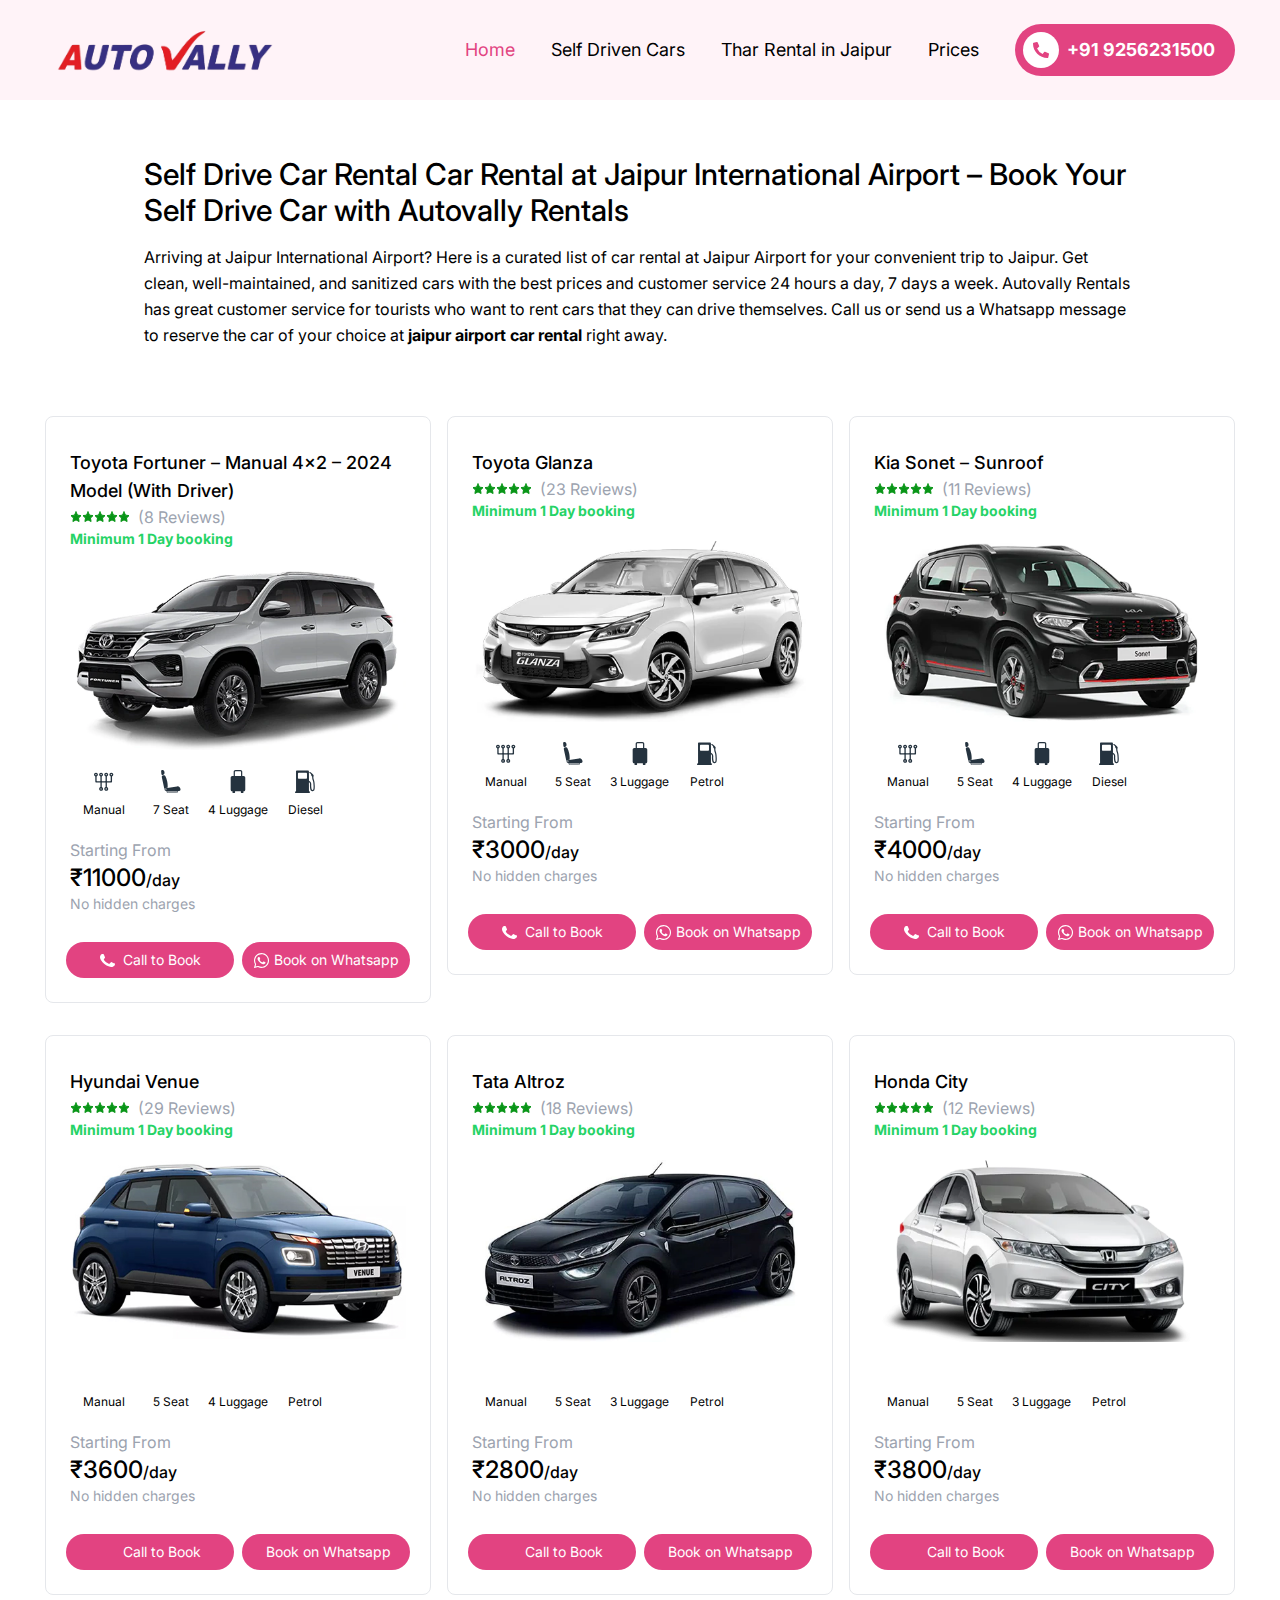
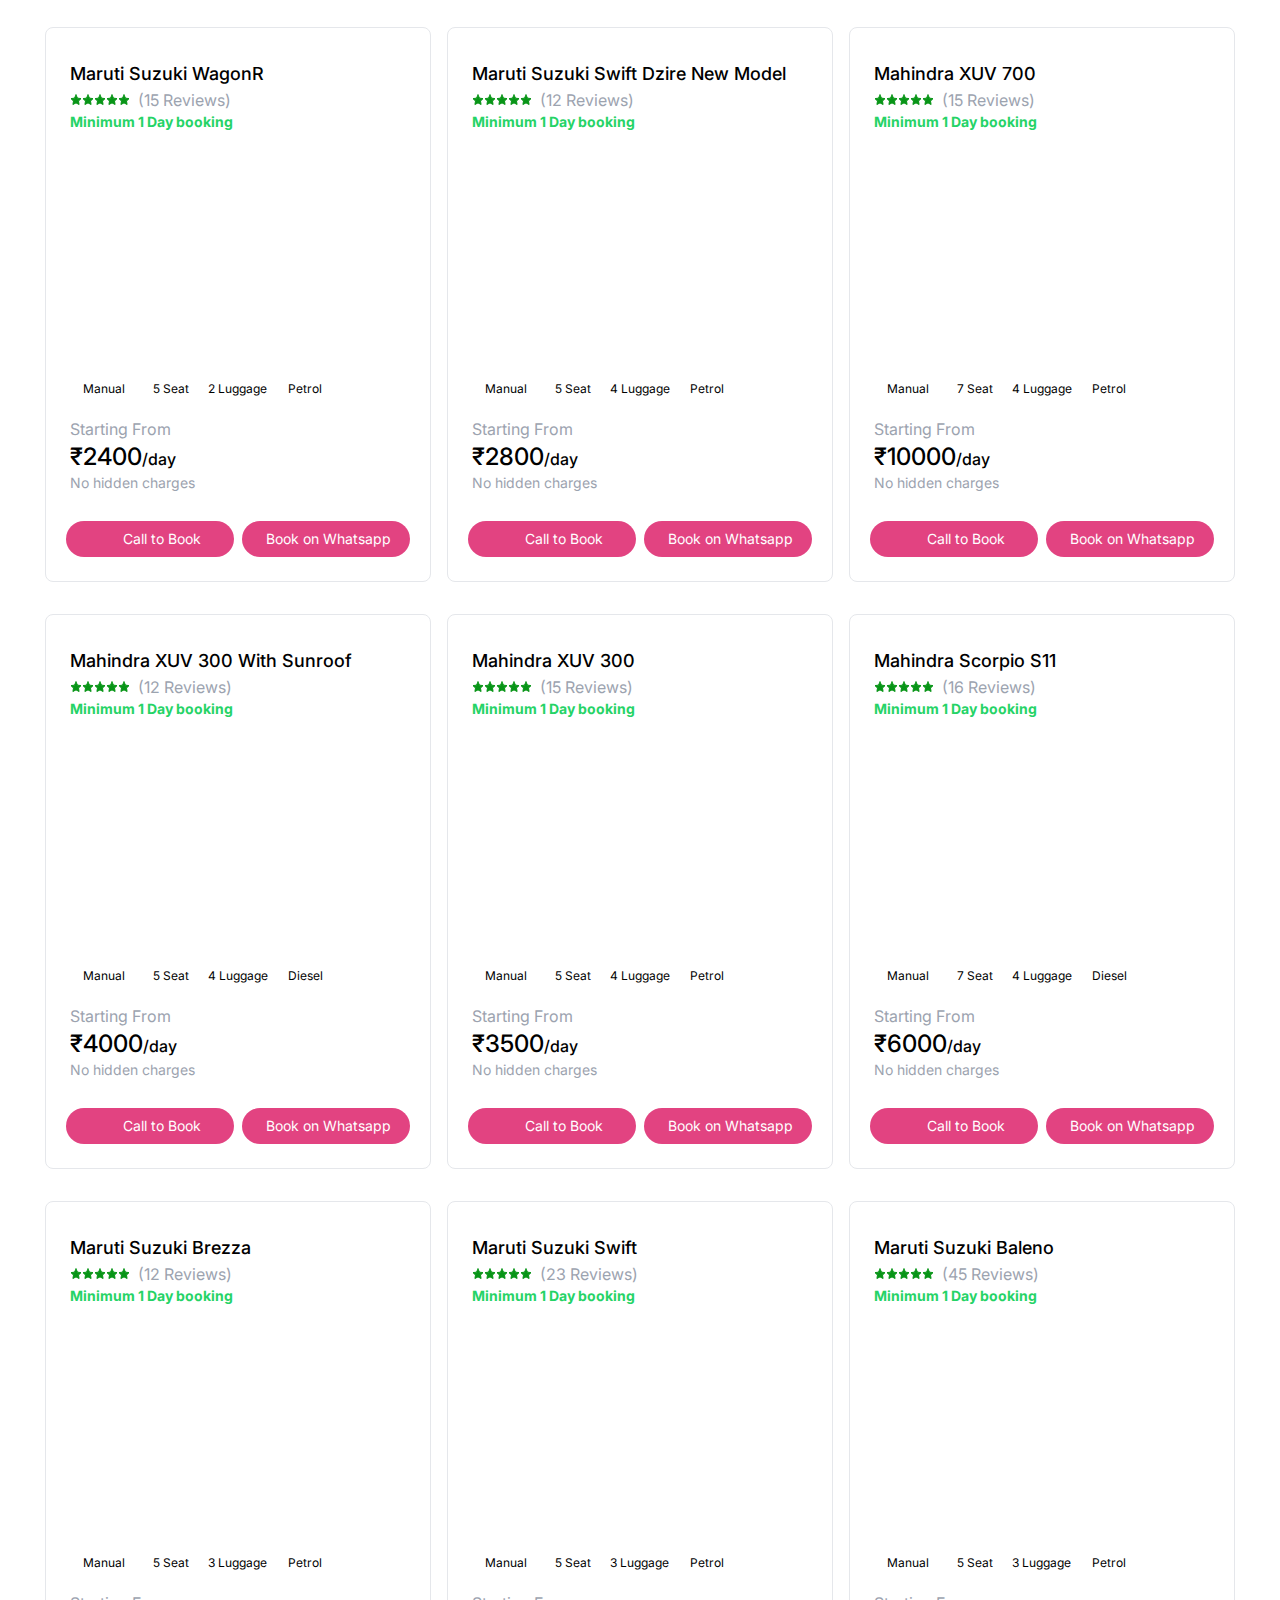
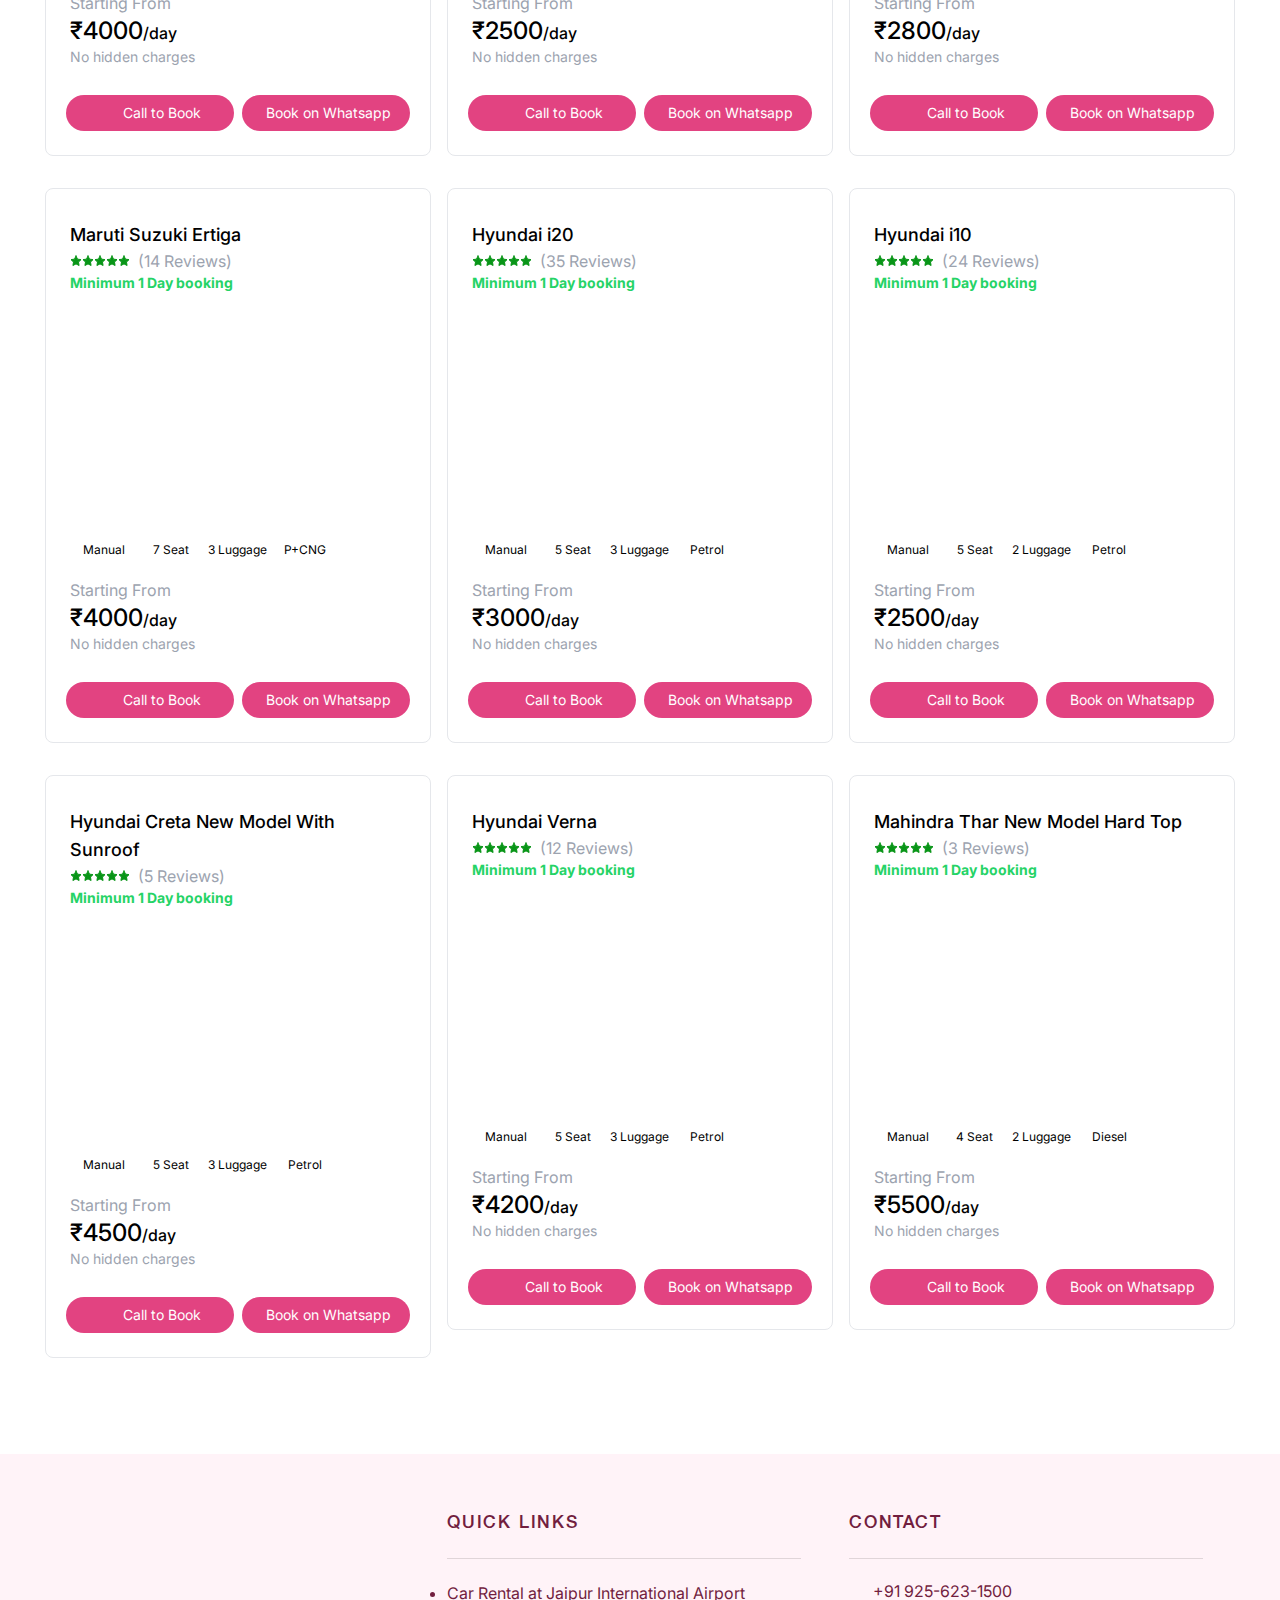
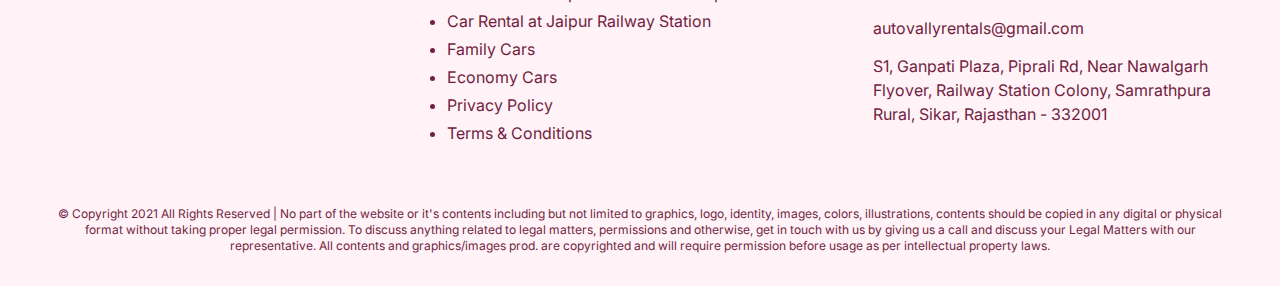
==== commit 5ddd31c0: "Update airport.html" ====
--- a/airport.html
+++ b/airport.html
@@ -30,7 +30,7 @@
       content="./wp-content/uploads/2023/06/logo-jaipur.jpg">
    <meta property="og:image:width" content="1200">
    <meta property="og:image:height" content="628">
-   <meta property="og:image:alt" content="Autovally Rentals Logo">
+   <meta property="og:image:alt" content="Self Drive Car Bike in Your City">
    <meta property="og:image:type" content="image/jpeg">
    <meta property="article:published_time" content="2023-06-15T16:59:06+05:30">
    <meta property="article:modified_time" content="2023-06-15T18:39:45+05:30">
@@ -42,7 +42,7 @@
    <meta name="twitter:label1" content="Time to read">
    <meta name="twitter:data1" content="Less than a minute">
    <script type=application/ld+json
-      class=rank-math-schema>{"@context":"https://schema.org","@graph":[{"@type":["AutoRental","Organization"],"@id":"./#organization","name":"Autovally Rentals","url":".","openingHours":["Monday,Tuesday,Wednesday,Thursday,Friday,Saturday,Sunday 09:00-17:00"]},{"@type":"WebSite","@id":"./#website","url":".","publisher":{"@id":"./#organization"},"inLanguage":"en-US"},{"@type":"ImageObject","@id":"./wp-content/uploads/2023/06/logo-jaipur.jpg","url":"./wp-content/uploads/2023/06/logo-jaipur.jpg","width":"1200","height":"628","caption":"Autovally Rentals Logo","inLanguage":"en-US"},{"@type":"BreadcrumbList","@id":"./self-drive-cars-at-jaipur-airport/#breadcrumb","itemListElement":[{"@type":"ListItem","position":"1","item":{"@id":"."}},{"@type":"ListItem","position":"2","item":{"@id":"./self-drive-cars-at-jaipur-airport/","name":"Car Rental at Jaipur International Airport"}}]},{"@type":"WebPage","@id":"./self-drive-cars-at-jaipur-airport/#webpage","url":"./self-drive-cars-at-jaipur-airport/","name":"Car Rental at Jaipur International Airport - Autovally Rentals","datePublished":"2023-06-15T16:59:06+05:30","dateModified":"2023-06-15T18:39:45+05:30","isPartOf":{"@id":"./#website"},"primaryImageOfPage":{"@id":"./wp-content/uploads/2023/06/logo-jaipur.jpg"},"inLanguage":"en-US","breadcrumb":{"@id":"./self-drive-cars-at-jaipur-airport/#breadcrumb"}},{"@type":"Person","@id":"./self-drive-cars-at-jaipur-airport/#author","name":"Jaipur Car Rental","image":{"@type":"ImageObject","@id":"https://secure.gravatar.com/avatar/57c74935d52582335a0ee41c50345e2e?s=96&amp;d=mm&amp;r=g","url":"https://secure.gravatar.com/avatar/57c74935d52582335a0ee41c50345e2e?s=96&amp;d=mm&amp;r=g","caption":"Jaipur Car Rental","inLanguage":"en-US"},"sameAs":["."],"worksFor":{"@id":"./#organization"}},{"@type":"Article","headline":"Car Rental at Jaipur International Airport - Autovally Rentals","keywords":"car rental at jaipur airport","datePublished":"2023-06-15T16:59:06+05:30","dateModified":"2023-06-15T18:39:45+05:30","author":{"@id":"./self-drive-cars-at-jaipur-airport/#author","name":"Jaipur Car Rental"},"publisher":{"@id":"./#organization"},"description":"Autovally Rentals has great customer service for tourists who want to book a car rental at Jaipur airport. Book now!!","name":"Car Rental at Jaipur International Airport - Autovally Rentals","@id":"./self-drive-cars-at-jaipur-airport/#richSnippet","isPartOf":{"@id":"./self-drive-cars-at-jaipur-airport/#webpage"},"image":{"@id":"./wp-content/uploads/2023/06/logo-jaipur.jpg"},"inLanguage":"en-US","mainEntityOfPage":{"@id":"./self-drive-cars-at-jaipur-airport/#webpage"}}]}</script>
+      class=rank-math-schema>{"@context":"https://schema.org","@graph":[{"@type":["AutoRental","Organization"],"@id":"./#organization","name":"Autovally Rentals","url":".","openingHours":["Monday,Tuesday,Wednesday,Thursday,Friday,Saturday,Sunday 09:00-17:00"]},{"@type":"WebSite","@id":"./#website","url":".","publisher":{"@id":"./#organization"},"inLanguage":"en-US"},{"@type":"ImageObject","@id":"./wp-content/uploads/2023/06/logo-jaipur.jpg","url":"./wp-content/uploads/2023/06/logo-jaipur.jpg","width":"1200","height":"628","caption":"Self Drive Car Bike in Your City","inLanguage":"en-US"},{"@type":"BreadcrumbList","@id":"./self-drive-cars-at-jaipur-airport/#breadcrumb","itemListElement":[{"@type":"ListItem","position":"1","item":{"@id":"."}},{"@type":"ListItem","position":"2","item":{"@id":"./self-drive-cars-at-jaipur-airport/","name":"Car Rental at Jaipur International Airport"}}]},{"@type":"WebPage","@id":"./self-drive-cars-at-jaipur-airport/#webpage","url":"./self-drive-cars-at-jaipur-airport/","name":"Car Rental at Jaipur International Airport - Autovally Rentals","datePublished":"2023-06-15T16:59:06+05:30","dateModified":"2023-06-15T18:39:45+05:30","isPartOf":{"@id":"./#website"},"primaryImageOfPage":{"@id":"./wp-content/uploads/2023/06/logo-jaipur.jpg"},"inLanguage":"en-US","breadcrumb":{"@id":"./self-drive-cars-at-jaipur-airport/#breadcrumb"}},{"@type":"Person","@id":"./self-drive-cars-at-jaipur-airport/#author","name":"Jaipur Car Rental","image":{"@type":"ImageObject","@id":"https://secure.gravatar.com/avatar/57c74935d52582335a0ee41c50345e2e?s=96&amp;d=mm&amp;r=g","url":"https://secure.gravatar.com/avatar/57c74935d52582335a0ee41c50345e2e?s=96&amp;d=mm&amp;r=g","caption":"Jaipur Car Rental","inLanguage":"en-US"},"sameAs":["."],"worksFor":{"@id":"./#organization"}},{"@type":"Article","headline":"Car Rental at Jaipur International Airport - Autovally Rentals","keywords":"car rental at jaipur airport","datePublished":"2023-06-15T16:59:06+05:30","dateModified":"2023-06-15T18:39:45+05:30","author":{"@id":"./self-drive-cars-at-jaipur-airport/#author","name":"Jaipur Car Rental"},"publisher":{"@id":"./#organization"},"description":"Autovally Rentals has great customer service for tourists who want to book a car rental at Jaipur airport. Book now!!","name":"Car Rental at Jaipur International Airport - Autovally Rentals","@id":"./self-drive-cars-at-jaipur-airport/#richSnippet","isPartOf":{"@id":"./self-drive-cars-at-jaipur-airport/#webpage"},"image":{"@id":"./wp-content/uploads/2023/06/logo-jaipur.jpg"},"inLanguage":"en-US","mainEntityOfPage":{"@id":"./self-drive-cars-at-jaipur-airport/#webpage"}}]}</script>
    <link rel=alternate type=application/rss+xml title="Autovally Rentals &raquo; Feed"
       href=./feed/>
    <link rel=alternate type=application/rss+xml title="Autovally Rentals &raquo; Comments Feed"
@@ -489,7 +489,7 @@
          <div class="order-2 2lg:order-1 lg:order-1 lg:w-1/5">
             <a href=. class="flex items-center">
                <img src=./wp-content/themes/autovally/images/autovallylogo.webp
-                  class="mr-3 max-w-40 sm:max-w-60 skip-lazy" alt="Autovally Rentals Logo">
+                  class="mr-3 max-w-40 sm:max-w-60 skip-lazy" alt="Autovally Rentals">
             </a>
          </div>
          <div class="lg:flex 2lg:order-2 lg:order-2 lg:w-4/5 lg:justify-end items-center">
@@ -885,7 +885,7 @@
                   <div class="flex sm:mb-4">
                      <div class="mt-1 w-2/4">
                         <h3 class="text-base text-gray-400 capitalize font-normal">Starting from</h3>
-                        <h2 class="text_block text-2xl font-medium">₹2600<span class=text-base>/day</span></h2>
+                        <h2 class="text_block text-2xl font-medium">₹3000<span class=text-base>/day</span></h2>
                         <p class="text-sm text-gray-400 font-normal">No hidden charges</p>
                      </div>
                   </div>
@@ -1222,7 +1222,7 @@
                   <div class="flex sm:mb-4">
                      <div class="mt-1 w-2/4">
                         <h3 class="text-base text-gray-400 capitalize font-normal">Starting from</h3>
-                        <h2 class="text_block text-2xl font-medium">₹3300<span class=text-base>/day</span></h2>
+                        <h2 class="text_block text-2xl font-medium">₹3600<span class=text-base>/day</span></h2>
                         <p class="text-sm text-gray-400 font-normal">No hidden charges</p>
                      </div>
                   </div>
@@ -1388,7 +1388,7 @@
                   <div class="flex sm:mb-4">
                      <div class="mt-1 w-2/4">
                         <h3 class="text-base text-gray-400 capitalize font-normal">Starting from</h3>
-                        <h2 class="text_block text-2xl font-medium">₹2500<span class=text-base>/day</span></h2>
+                        <h2 class="text_block text-2xl font-medium">₹2800<span class=text-base>/day</span></h2>
                         <p class="text-sm text-gray-400 font-normal">No hidden charges</p>
                      </div>
                   </div>
@@ -1721,7 +1721,7 @@
                   <div class="flex sm:mb-4">
                      <div class="mt-1 w-2/4">
                         <h3 class="text-base text-gray-400 capitalize font-normal">Starting from</h3>
-                        <h2 class="text_block text-2xl font-medium">₹2000<span class=text-base>/day</span></h2>
+                        <h2 class="text_block text-2xl font-medium">₹2400<span class=text-base>/day</span></h2>
                         <p class="text-sm text-gray-400 font-normal">No hidden charges</p>
                      </div>
                   </div>
@@ -1893,7 +1893,7 @@
                   <div class="flex sm:mb-4">
                      <div class="mt-1 w-2/4">
                         <h3 class="text-base text-gray-400 capitalize font-normal">Starting from</h3>
-                        <h2 class="text_block text-2xl font-medium">₹2700<span class=text-base>/day</span></h2>
+                        <h2 class="text_block text-2xl font-medium">₹2800<span class=text-base>/day</span></h2>
                         <p class="text-sm text-gray-400 font-normal">No hidden charges</p>
                      </div>
                   </div>
@@ -2575,7 +2575,7 @@
                   <div class="flex sm:mb-4">
                      <div class="mt-1 w-2/4">
                         <h3 class="text-base text-gray-400 capitalize font-normal">Starting from</h3>
-                        <h2 class="text_block text-2xl font-medium">₹6500<span class=text-base>/day</span></h2>
+                        <h2 class="text_block text-2xl font-medium">₹6000<span class=text-base>/day</span></h2>
                         <p class="text-sm text-gray-400 font-normal">No hidden charges</p>
                      </div>
                   </div>
@@ -4099,7 +4099,7 @@
                   <div class="flex sm:mb-4">
                      <div class="mt-1 w-2/4">
                         <h3 class="text-base text-gray-400 capitalize font-normal">Starting from</h3>
-                        <h2 class="text_block text-2xl font-medium">₹6000<span class=text-base>/day</span></h2>
+                        <h2 class="text_block text-2xl font-medium">₹5500<span class=text-base>/day</span></h2>
                         <p class="text-sm text-gray-400 font-normal">No hidden charges</p>
                      </div>
                   </div>
@@ -4189,7 +4189,7 @@
                <div class>
                   <img
                      src="data:image/svg+xml,%3Csvg%20xmlns='http://www.w3.org/2000/svg'%20viewBox='0%200%201%201'%3E%3C/svg%3E"
-                     data-src=./wp-content/themes/autovally/images/autovallylogo.webp alt="Autovally Rentals Logo"
+                     data-src=./wp-content/themes/autovally/images/autovallylogo.webp alt="Autovally Rentals"
                      class="max-w-[260px] lazy">
                </div>
             </div>
@@ -4689,4 +4689,4 @@
    <script async src=./wp-content/cache/minify/1615d.js></script>
 </body>
 
-</html>+</html>
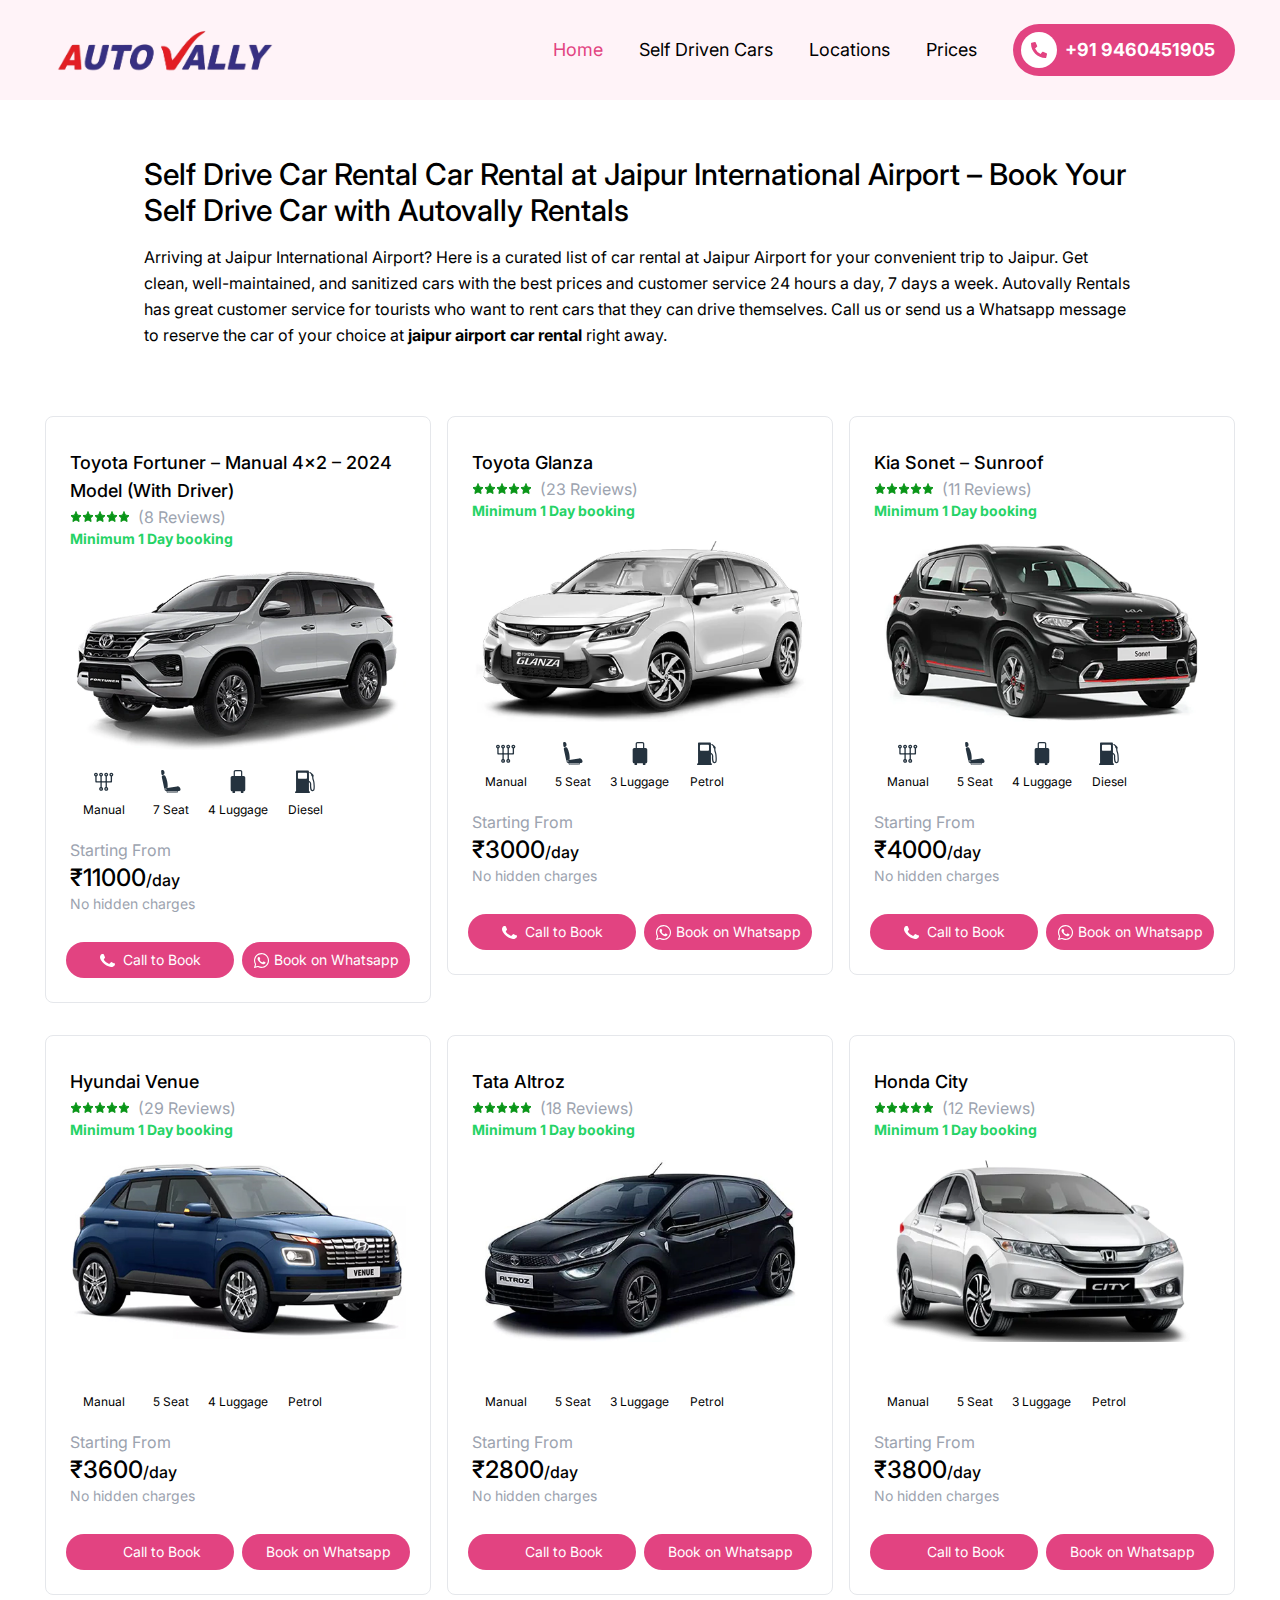
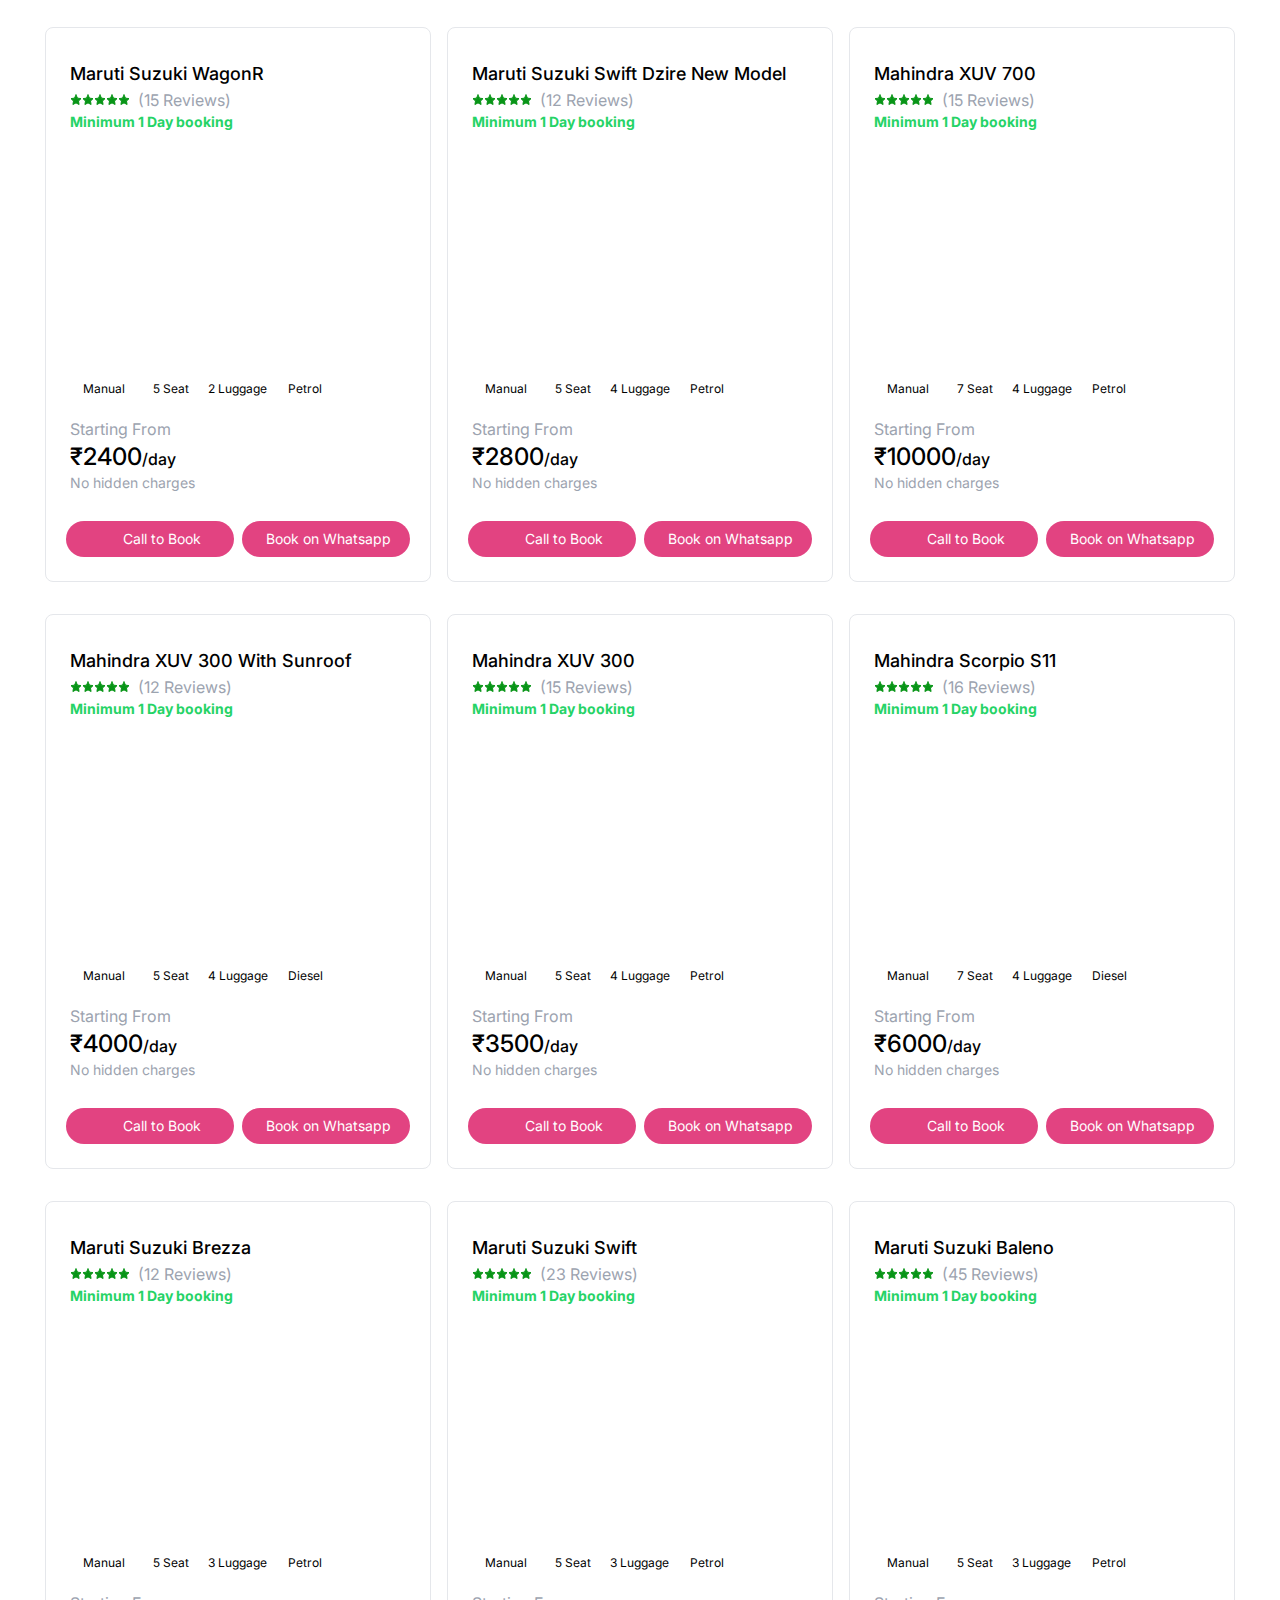
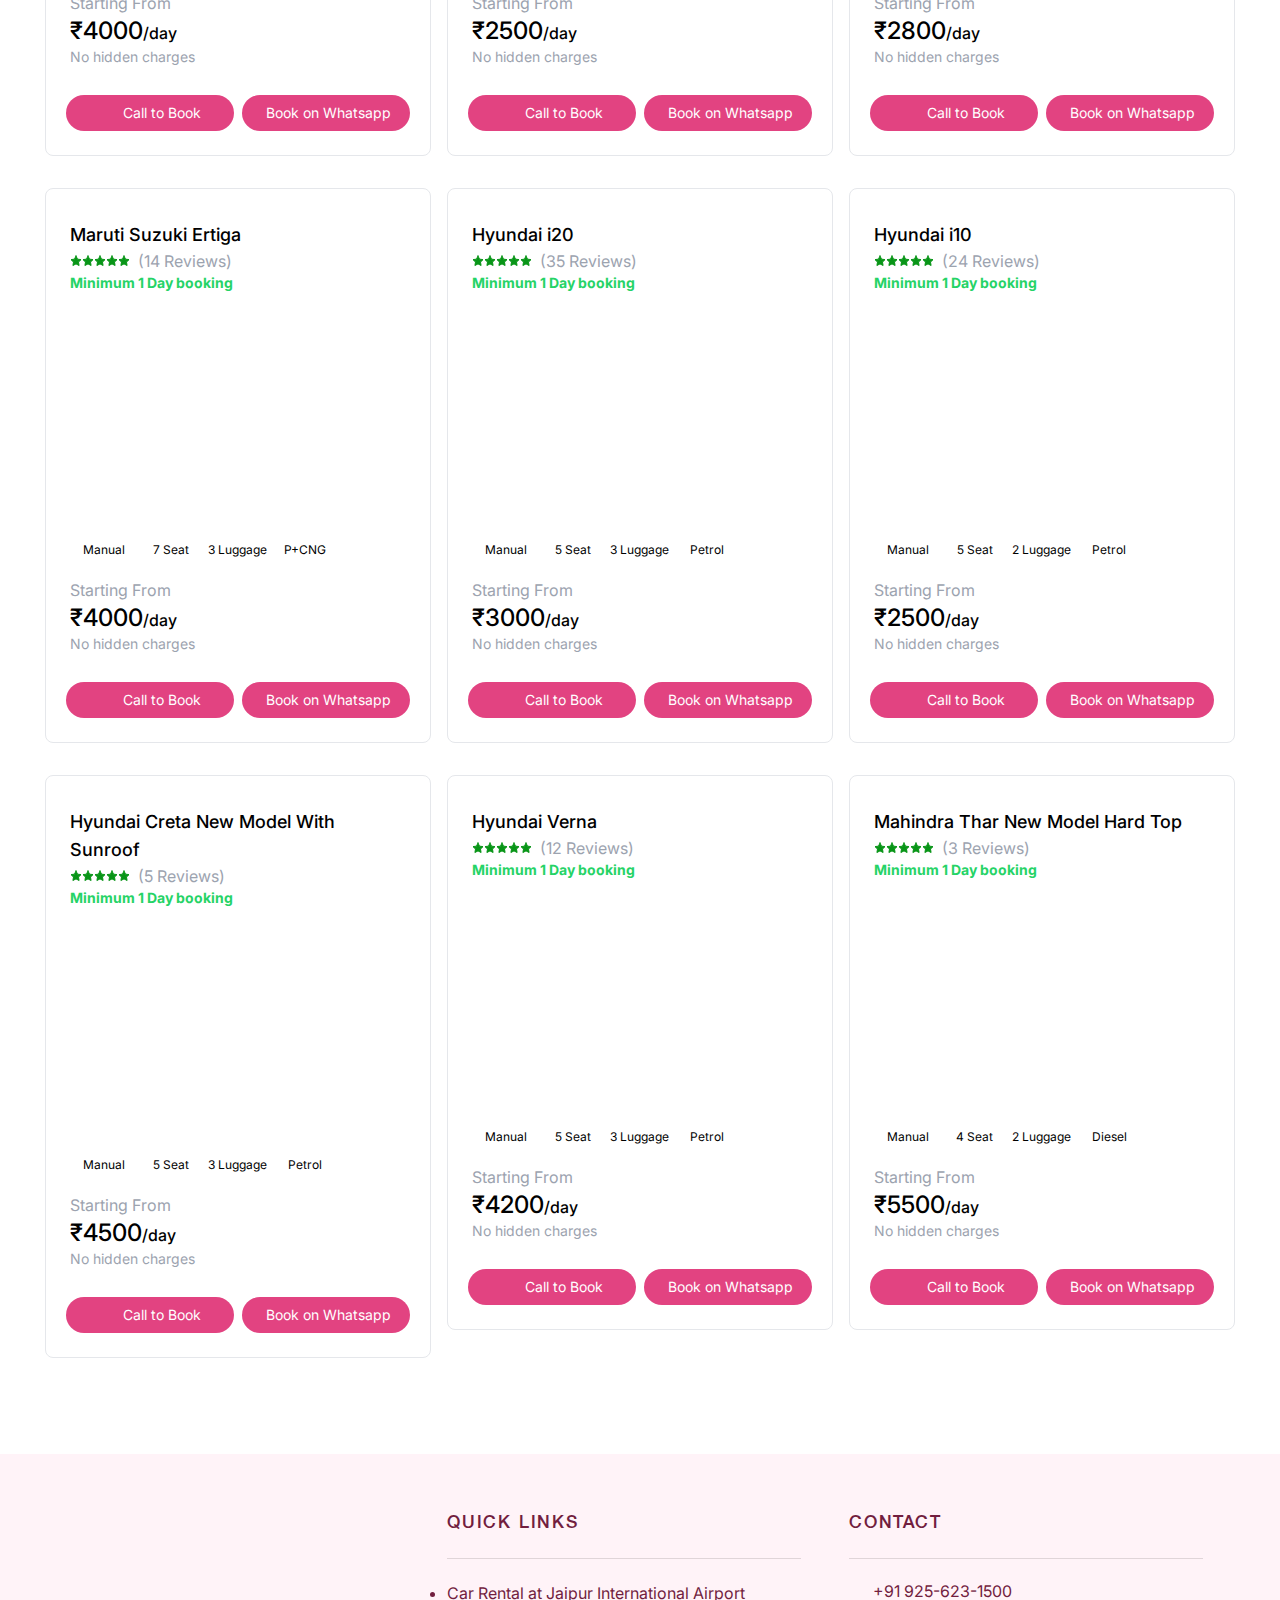
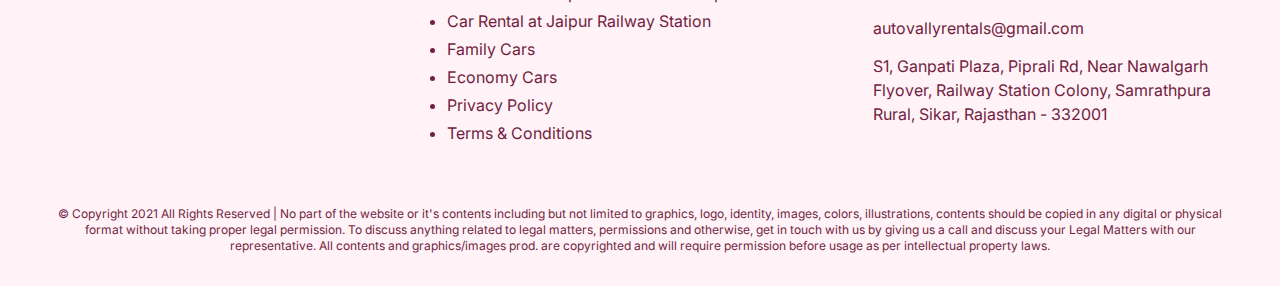
==== commit 77599311: "Update airport.html" ====
--- a/airport.html
+++ b/airport.html
@@ -484,7 +484,7 @@
 </head>
 
 <body class="page-template page-template-template-car-list page-template-template-car-list-php page page-id-1155">
-   <nav class="top_header bg-theme_color_300  py-5 lg:py-6 w-full z-20 top-0 left-0  -inset-x-0 lg:top-0 afclr">
+    <nav class="top_header bg-theme_color_300  py-5 lg:py-6 w-full z-20 top-0 left-0  -inset-x-0 lg:top-0 afclr">
       <div class="container px-5 justify-between flex flex-wrap items-center mx-auto">
          <div class="order-2 2lg:order-1 lg:order-1 lg:w-1/5">
             <a href=. class="flex items-center">
@@ -523,9 +523,8 @@
                         onclick=toggleMenu()>&times;</a>
                   </li>
                   <li class=" menu-item menu-item-type-post_type menu-item-object-page menu-item-1189">
-                     <a href=offroad.html
-                        class="block py-2 pl-3 pr-4 transition-all duration-300 ease-in text-black lg:p-0">Thar Rental
-                        in Jaipur</a>
+                     <a href=locations.html
+                        class="block py-2 pl-3 pr-4 transition-all duration-300 ease-in text-black lg:p-0">Locations</a>
                   </li>
                   <li class="lg:hidden z-90 fixed top-2 right-6">
                      <a href=javascript:void(0)
@@ -552,7 +551,7 @@
             <div class="2lg:order-3 lg:order-3">
                <div class="hidden lg:block 2lg:block 2lg:order-3">
                   <a data-asctrack=true data-ascvalue="Header Click to Call"
-                     data-ascaction="Desktop - Header Click to call" href=tel:+919256231500
+                     data-ascaction="Desktop - Header Click to call" href=tel:+919460451905
                      class="primary_cta bg-theme_color hover:bg-theme_color_700 text-white font-bold py-2 pl-2 pr-5 text-base rounded-full inline-flex items-center">
                      <span
                         class="bg-white lg:w-7 lg:h-7 xl:w-9 xl:h-9 mr-2 rounded-full relative flex items-center justify-center">
@@ -564,7 +563,7 @@
                         </svg>
                      </span>
                      <div class=block>
-                        <span class="block text-lg font-bold">+91 9256231500</span>
+                        <span class="block text-lg font-bold">+91 9460451905</span>
                      </div>
                   </a>
                </div>
@@ -572,7 +571,7 @@
          </div>
          <div class="lg:hidden order-3">
             <a data-asctrack=true data-ascvalue="Header Click to Call" data-ascaction="Mobile - top bar Click to call"
-               href=tel:+919256231500 class=call_icn_self>
+               href=tel:+919460451905 class=call_icn_self>
                <span
                   class="bg-theme_color hover:bg-theme_color_700 w-8 h-8 rounded-full relative flex items-center justify-center">
                   <svg xmlns=http://www.w3.org/2000/svg viewBox="0 0 512 512" class="w-4 h-4 absolute inset-0 m-auto">
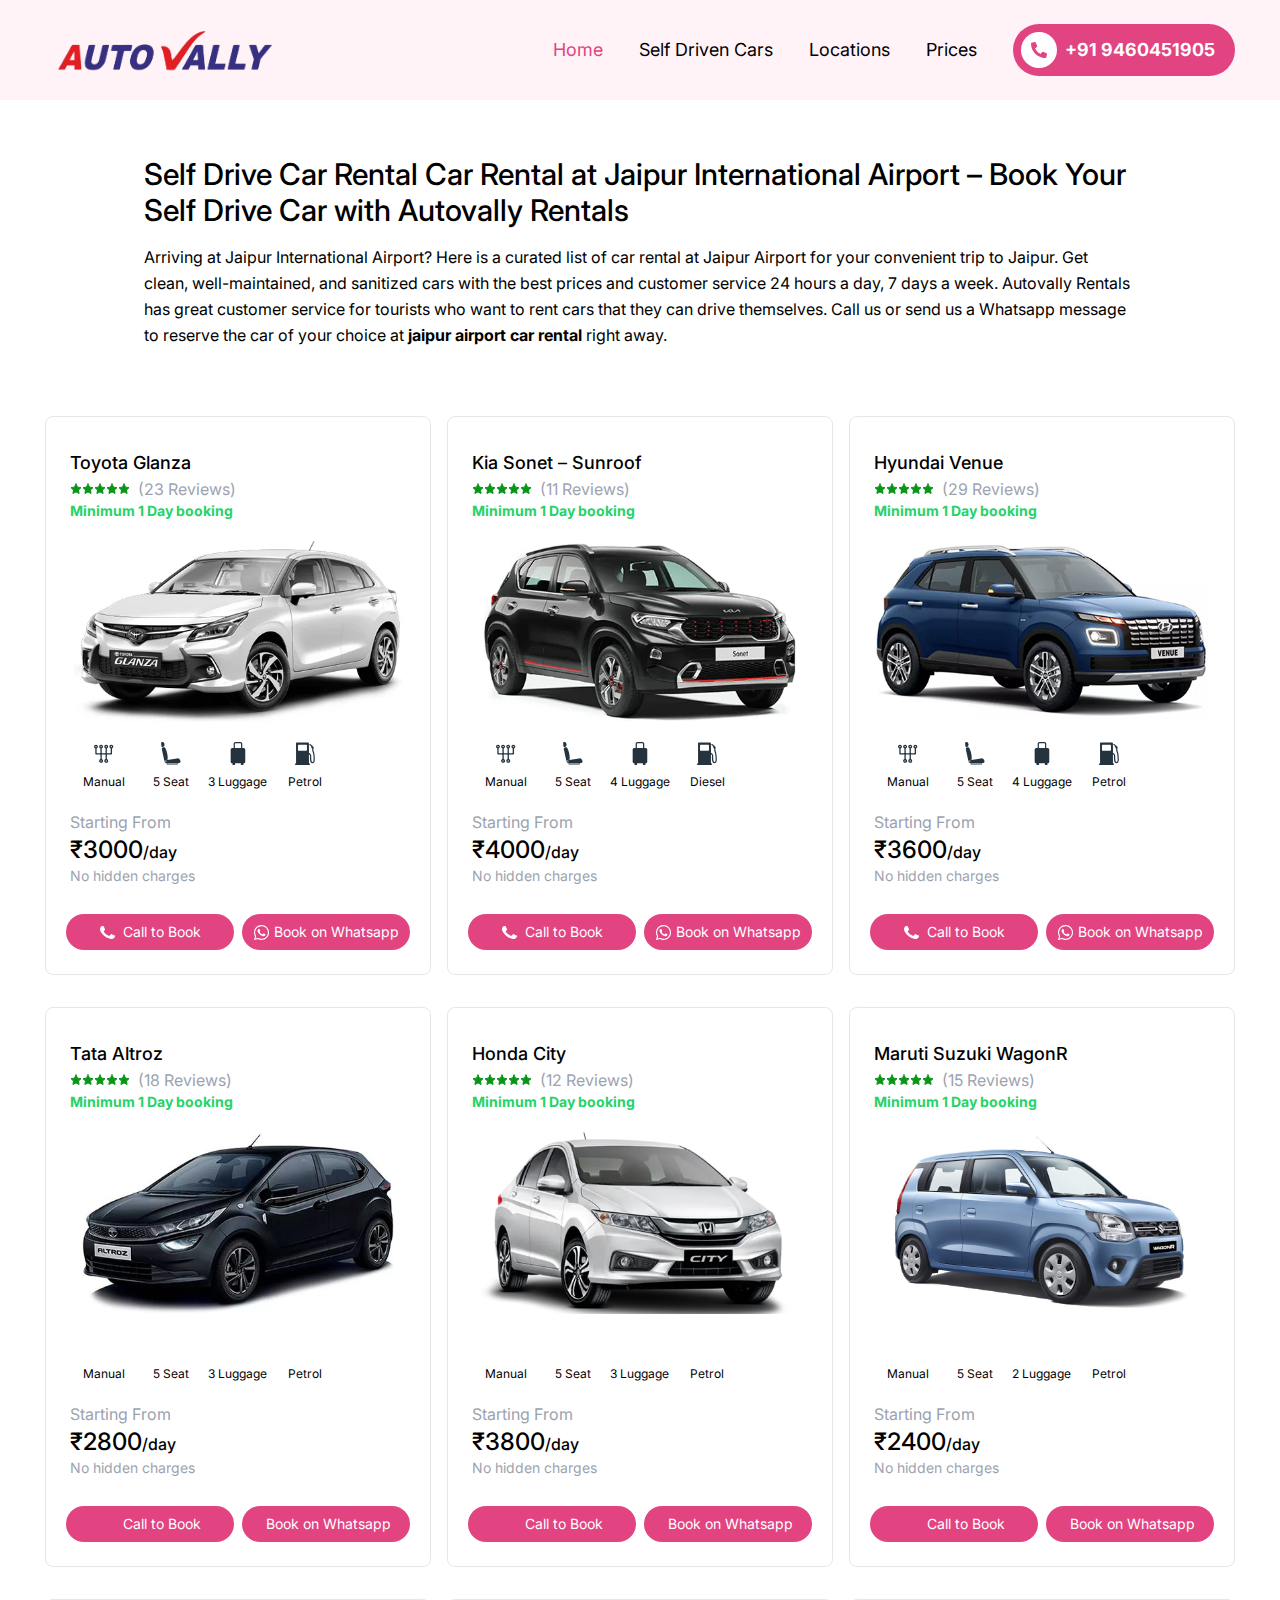
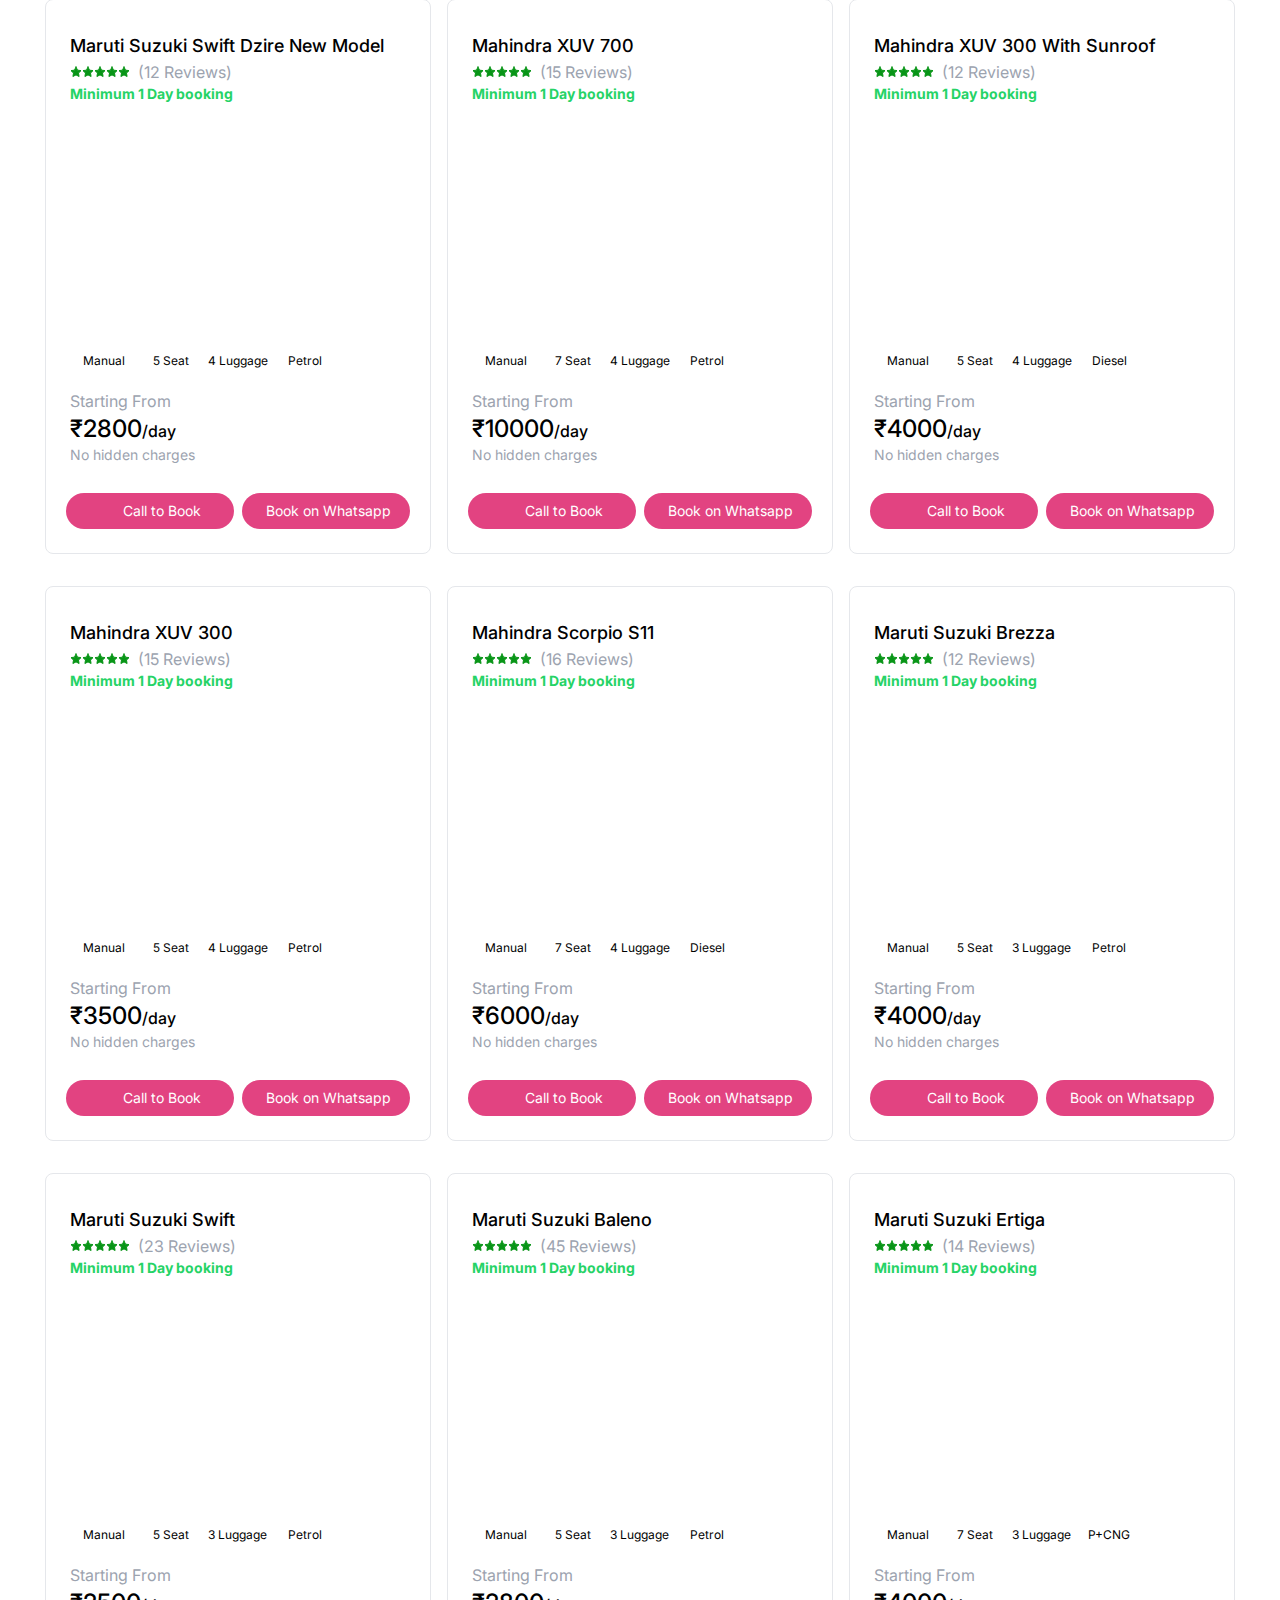
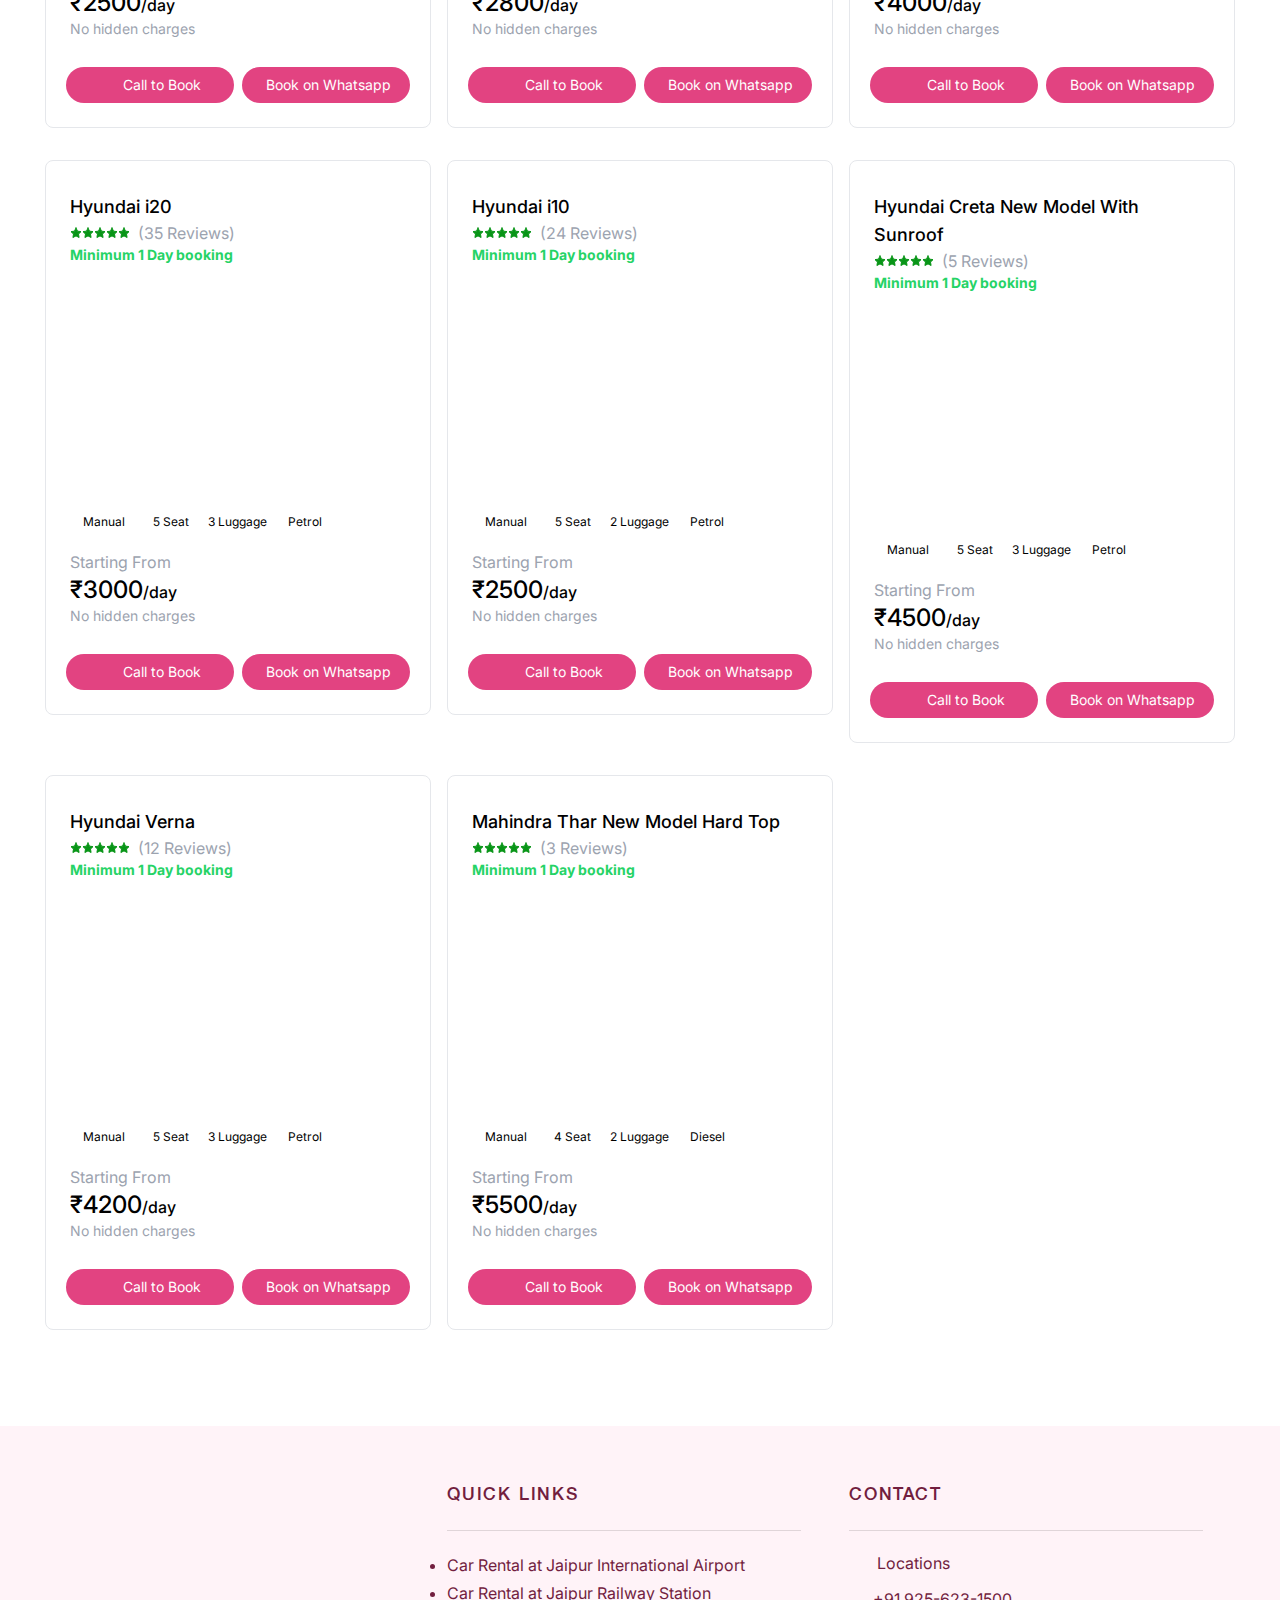
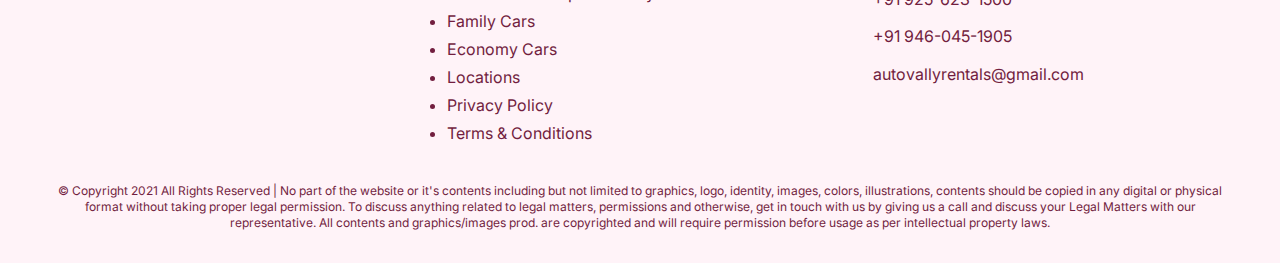
==== commit 39cec9ba: "Add files via upload" ====
--- a/airport.html
+++ b/airport.html
@@ -607,183 +607,7 @@
    <div class=" lg:mb-20 mb-10 afclr">
       <div class="container  px-5  mx-auto afclr">
          <div class="flex flex-wrap -m-2 basic_content_box">
-            <div class="p-2 lg:w-1/3 md:w-1/2 w-full sm:mb-4 mb-2">
-               <div class="list_car_details border_color border px-5 md:px-6 sm:py-5 py-6 rounded-2xl rounded-lg">
-                  <div class=avial_limit>
-                     <h2 class="text-lg font-medium my-3 mb-0 flex items-center">Toyota Fortuner &#8211; Manual 4&#215;2
-                        &#8211; 2024 Model (With Driver)</h2>
-                     <div class=flex>
-                        <span class="flex items-center">
-                           <svg fill=currentColor stroke=#089517 stroke-linecap=round stroke-linejoin=round
-                              stroke-width=2 class="w-3 h-3 text-indigo-500" viewBox="0 0 24 24">
-                              <path fill=#089517
-                                 d="M12 2l3.09 6.26L22 9.27l-5 4.87 1.18 6.88L12 17.77l-6.18 3.25L7 14.14 2 9.27l6.91-1.01L12 2z">
-                              </path>
-                           </svg>
-                           <svg fill=currentColor stroke=#089517 stroke-linecap=round stroke-linejoin=round
-                              stroke-width=2 class="w-3 h-3 text-indigo-500" viewBox="0 0 24 24">
-                              <path fill=#089517
-                                 d="M12 2l3.09 6.26L22 9.27l-5 4.87 1.18 6.88L12 17.77l-6.18 3.25L7 14.14 2 9.27l6.91-1.01L12 2z">
-                              </path>
-                           </svg>
-                           <svg fill=currentColor stroke=#089517 stroke-linecap=round stroke-linejoin=round
-                              stroke-width=2 class="w-3 h-3 text-indigo-500" viewBox="0 0 24 24">
-                              <path fill=#089517
-                                 d="M12 2l3.09 6.26L22 9.27l-5 4.87 1.18 6.88L12 17.77l-6.18 3.25L7 14.14 2 9.27l6.91-1.01L12 2z">
-                              </path>
-                           </svg>
-                           <svg fill=currentColor stroke=#089517 stroke-linecap=round stroke-linejoin=round
-                              stroke-width=2 class="w-3 h-3 text-indigo-500" viewBox="0 0 24 24">
-                              <path fill=#089517
-                                 d="M12 2l3.09 6.26L22 9.27l-5 4.87 1.18 6.88L12 17.77l-6.18 3.25L7 14.14 2 9.27l6.91-1.01L12 2z">
-                              </path>
-                           </svg>
-                           <svg fill=currentColor stroke=#089517 stroke-linecap=round stroke-linejoin=round
-                              stroke-width=2 class="w-3 h-3 text-indigo-500" viewBox="0 0 24 24">
-                              <path fill=#089517
-                                 d="M12 2l3.09 6.26L22 9.27l-5 4.87 1.18 6.88L12 17.77l-6.18 3.25L7 14.14 2 9.27l6.91-1.01L12 2z">
-                              </path>
-                           </svg>
-                           <span class="text-base text-gray-400 font-normal ml-2 ">(8 Reviews)</span>
-                        </span>
-                     </div>
-                     <div>
-                        <p class="text-sm text-gray-400 font-bold" style=color:#25d366;>Minimum 1 Day booking</p>
-                     </div>
-                  </div>
-                  <div class="img_height rounded-lg overflow-hidden mt-5">
-                     <img width=353 height=186
-                        alt="Toyota Fortuner &#8211; Manual 4&#215;2 &#8211; 2024 Model (With Driver)"
-                        class="w-full flex items-center justify-center lazy"
-                        src="data:image/svg+xml,%3Csvg%20xmlns='http://www.w3.org/2000/svg'%20viewBox='0%200%20353%20186'%3E%3C/svg%3E"
-                        data-src=./wp-content/uploads/2024/02/fortuner-Silver-2024.webp>
-                  </div>
-                  <div class="flex flex-wrap justify-start content-start sm:mt-2 md:my-5 my-3 lg:my-2 lg:mx-auto">
-                     <div
-                        class="w-1/3 py-3 lg:w-3/12 xl:w-1/5 pb:4 lg:pb-2  md:px-0 text-center flex justify-start md:justify-center">
-                        <a class="flex items-center md:flex-col">
-                           <img
-                              src="data:image/svg+xml,%3Csvg%20xmlns='http://www.w3.org/2000/svg'%20viewBox='0%200%2020%2020'%3E%3C/svg%3E"
-                              data-src=./wp-content/themes/autovally/images/single_feature_img.svg
-                              width=20 class="w-4 h-4 sm:w-5 sm:h-6 lazy" alt="Manual icon">
-                           <p
-                              class="leading-relaxed text-xs sm:text-sm md:text-xs  font-normal text_icon_color md:pt-2 md:pl-0 pl-1">
-                              Manual</p>
-                        </a>
-                     </div>
-                     <div
-                        class="w-1/3 py-3 lg:w-3/12 xl:w-1/5 pb:4 lg:pb-2  md:px-0 text-center flex justify-start md:justify-center">
-                        <a class="flex items-center md:flex-col">
-                           <img
-                              src="data:image/svg+xml,%3Csvg%20xmlns='http://www.w3.org/2000/svg'%20viewBox='0%200%2020%2020'%3E%3C/svg%3E"
-                              data-src=./wp-content/themes/autovally/images/single_feature_img_1.svg
-                              width=20 class="w-4 h-4 sm:w-5 sm:h-6 lazy" alt="Seat icon">
-                           <p
-                              class="leading-relaxed text-xs sm:text-sm md:text-xs font-normal text_icon_color md:pt-2 md:pl-0 pl-2">
-                              7 Seat</p>
-                        </a>
-                     </div>
-                     <div
-                        class="w-1/3 py-3 lg:w-3/12 xl:w-1/5 pb:4 lg:pb-2  md:px-0 text-center flex justify-start md:justify-center">
-                        <a class="flex items-center md:flex-col">
-                           <img
-                              src="data:image/svg+xml,%3Csvg%20xmlns='http://www.w3.org/2000/svg'%20viewBox='0%200%2020%2020'%3E%3C/svg%3E"
-                              data-src=./wp-content/themes/autovally/images/single_feature_img_2.svg
-                              width=20 class="w-4 h-4 sm:w-5 sm:h-6 lazy" alt="Luggage icon">
-                           <p
-                              class="leading-relaxed  text-xs sm:text-sm md:text-xs font-normal text_icon_color md:pt-2 md:pl-0 pl-2">
-                              4 Luggage</p>
-                        </a>
-                     </div>
-                     <div
-                        class="w-1/3 py-3 lg:w-3/12 xl:w-1/5 pb:4 lg:pb-2  md:px-0 text-center flex justify-start md:justify-center">
-                        <a class="flex items-center md:flex-col"><img
-                              src="data:image/svg+xml,%3Csvg%20xmlns='http://www.w3.org/2000/svg'%20viewBox='0%200%2020%2020'%3E%3C/svg%3E"
-                              data-src=./wp-content/themes/autovally/images/single_feature_img_3.svg
-                              width=20 class="w-4 h-4 sm:w-5 sm:h-6 lazy" alt="Petrol icon" title=" ">
-                           <p
-                              class="leading-relaxed text-xs sm:text-sm md:text-xs font-normal text_icon_color md:pt-2 md:pl-0 pl-2">
-                              Diesel</p>
-                        </a>
-                     </div>
-                  </div>
-                  <div class="flex sm:mb-4">
-                     <div class="mt-1 w-2/4">
-                        <h3 class="text-base text-gray-400 capitalize font-normal">Starting from</h3>
-                        <h2 class="text_block text-2xl font-medium">₹11000<span class=text-base>/day</span></h2>
-                        <p class="text-sm text-gray-400 font-normal">No hidden charges</p>
-                     </div>
-                  </div>
-                  <div class="desktop_booking_btn hidden xl:block">
-                     <div class="xl:flex xl:flex-wrap mb-1 -m-2 pt-6 lg:pt-4 ">
-                        <div class="mt-1 xl:w-2/4 flex-wrap w-full mb-3 md:mb-0 xl:mt-1 lx:mb-0  px-1">
-                           <span
-                              class="btn btn_with_tooltip cursor-pointer view_phone_on_click click_action_call relative  bg-theme_color h-full-height w-full inline-flex items-center justify-center bg_color hover:bg-theme_color_700 h-full text-white sm:text-sm xl:text-sm text-sm font-normal rounded-3xl  leading-none text-center"
-                              data-asctrack=true
-                              data-ascvalue="Toyota Fortuner &#8211; Manual 4&#215;2 &#8211; 2024 Model (With Driver)"
-                              data-ascaction="Desktop - View Number">
-                              <div class=btn_tooltip>Click to view number.</div><span
-                                 class="mr-2 lg:mr-2 xl:mr-2 hidden xl:block phone_icon_before_click">
-                                 <img class=lazy
-                                    src="data:image/svg+xml,%3Csvg%20xmlns='http://www.w3.org/2000/svg'%20viewBox='0%200%2015%2015'%3E%3C/svg%3E"
-                                    data-src=./wp-content/themes/autovally/images/coll_book_tab.svg
-                                    width=15 alt="Phone icon">
-                              </span><span class=btn_default_text>Call to Book</span><span class=btn_hover_text>View
-                                 Number</span><a href=tel:+919256231500
-                                 class="text-white btn_click_text lg:pl-2 lg:pr-2 py-3 lg:py-2 px-2 lg:px-5"> <img
-                                    src="data:image/svg+xml,%3Csvg%20xmlns='http://www.w3.org/2000/svg'%20viewBox='0%200%2015%2015'%3E%3C/svg%3E"
-                                    data-src=./wp-content/themes/autovally/images/coll_book_tab.svg
-                                    width=15 alt="Call book tab icon" class="mr-2 lazy"> +91 925-623-1500</a>
-                           </span>
-                        </div>
-                        <div
-                           class="mt-1 xl:w-2/4 flex-wrap h-full-height h-full w-full mb-3 md:mt-3 xl:mt-1 md:mb-0 lx:mb-0  px-1">
-                           <a target=_blank
-                              href="https://api.whatsapp.com/send?phone=919256231500&amp;text=Hi,%0aI want to book *Toyota Fortuner &#8211; Manual 4&#215;2 &#8211; 2024 Model (With Driver)* on autovally.in"
-                              class="click_action_wa bg-theme_color w-full inline-flex items-center justify-center bg_color  lg:pl-2 lg:pr-2 py-3 lg:py-2 px-2 hover:bg-theme_color_700 text-white lg:px-5 sm:text-sm xl:text-sm text-sm font-normal rounded-3xl  leading-none text-center"
-                              data-asctrack=true
-                              data-ascvalue="Toyota Fortuner &#8211; Manual 4&#215;2 &#8211; 2024 Model (With Driver)"
-                              data-ascaction="Desktop - Whatsapp"><span
-                                 class="mr-1 lg:mr-1 xl:mr-1 hidden xl:block"><img class=lazy
-                                    src="data:image/svg+xml,%3Csvg%20xmlns='http://www.w3.org/2000/svg'%20viewBox='0%200%201%201'%3E%3C/svg%3E"
-                                    data-src=./wp-content/themes/autovally/images/Whatsapp_icon_tab.svg
-                                    alt="Whatsapp icon"></span> Book on
-                              Whatsapp</a>
-                        </div>
-                     </div>
-                  </div>
-                  <div class="mobile_booking_btn block xl:hidden">
-                     <div class="xl:flex xl:flex-wrap mb-1 -m-2 pt-6 lg:pt-4 ">
-                        <div class="mt-1 xl:w-2/4 flex-wrap  w-full mb-3 md:mb-0 xl:mt-1 lx:mb-0  px-1"><a
-                              href=tel:+919256231500
-                              class="btn btn_with_tooltip view_phone_on_click click_action_call relative bg-theme_color w-full inline-flex items-center justify-center bg_color  lg:pl-2 lg:pr-2 py-3 lg:py-2 px-2 hover:bg-theme_color_700 text-white lg:px-5 sm:text-sm xl:text-sm text-sm font-normal rounded-3xl  leading-none text-center"
-                              data-asctrack=true
-                              data-ascvalue="Toyota Fortuner &#8211; Manual 4&#215;2 &#8211; 2024 Model (With Driver)"
-                              data-ascaction="Mobile - Call"><img
-                                 src="data:image/svg+xml,%3Csvg%20xmlns='http://www.w3.org/2000/svg'%20viewBox='0%200%2015%2015'%3E%3C/svg%3E"
-                                 data-src=./wp-content/themes/autovally/images/coll_book_tab.svg
-                                 width=15 alt="Phone icon" class="mr-1 lazy"> Call to
-                              Book</a></div>
-                        <div class="mt-1 xl:w-2/4 flex-wrap  w-full mb-3 md:mt-3 xl:mt-1 md:mb-0 lx:mb-0  px-1">
-                           <a target=_blank
-                              href="https://api.whatsapp.com/send?phone=919256231500&amp;text=Hi,%0aI want to book *Toyota Fortuner &#8211; Manual 4&#215;2 &#8211; 2024 Model (With Driver)* on autovally.in"
-                              class="click_action_wa bg-theme_color w-full inline-flex items-center justify-center bg_color  lg:pl-2 lg:pr-2 py-3 lg:py-2 px-2 hover:bg-theme_color_700 text-white lg:px-5 sm:text-sm xl:text-sm text-sm font-normal rounded-3xl  leading-none text-center"
-                              data-asctrack=true
-                              data-ascvalue="Toyota Fortuner &#8211; Manual 4&#215;2 &#8211; 2024 Model (With Driver)"
-                              data-ascaction="Mobile - Whatsapp"><span class="mr-1 lg:mr-1 xl:mr-1 hidden xl:block"><img
-                                    class=lazy
-                                    src="data:image/svg+xml,%3Csvg%20xmlns='http://www.w3.org/2000/svg'%20viewBox='0%200%201%201'%3E%3C/svg%3E"
-                                    data-src=./wp-content/themes/autovally/images/Whatsapp_icon_tab.svg
-                                    alt="Whatsapp icon"></span><img
-                                 src="data:image/svg+xml,%3Csvg%20xmlns='http://www.w3.org/2000/svg'%20viewBox='0%200%201%201'%3E%3C/svg%3E"
-                                 data-src=./wp-content/themes/autovally/images/Whatsapp_icon_tab.svg
-                                 alt="Whatsapp icon" class="mr-1 lazy"> Book on
-                              Whatsapp</a>
-                        </div>
-                     </div>
-                  </div>
-               </div>
-            </div>
+            
             <div class="p-2 lg:w-1/3 md:w-1/2 w-full sm:mb-4 mb-2">
                <div class="list_car_details border_color border px-5 md:px-6 sm:py-5 py-6 rounded-2xl rounded-lg">
                   <div class=avial_limit>
@@ -4044,7 +3868,7 @@
                      <img width=353 height=186 alt="Mahindra Thar New Model Hard Top"
                         class="w-full flex items-center justify-center lazy"
                         src="data:image/svg+xml,%3Csvg%20xmlns='http://www.w3.org/2000/svg'%20viewBox='0%200%20353%20186'%3E%3C/svg%3E"
-                        data-src=./wp-content/uploads/2020/11/2021-Mahindra-Thar.jpg>
+                        data-src=./wp-content/uploads/2020/11/Thar.jpg>
                   </div>
                   <div class="flex flex-wrap justify-start content-start sm:mt-2 md:my-5 my-3 lg:my-2 lg:mx-auto">
                      <div
@@ -4218,6 +4042,10 @@
                         class="text-theme_color_800 transition-all duration-300 ease-in hover:text-theme_color">Economy
                         Cars</a>
                   </li>
+                  <li class=" menu-item menu-item-type-post_type menu-item-object-page menu-item-991">
+                     <a href=locations.html
+                        class="text-theme_color_800 transition-all duration-300 ease-in hover:text-theme_color">Locations</a>
+                  </li>
                   <li
                      class=" menu-item menu-item-type-post_type menu-item-object-page menu-item-privacy-policy menu-item-990">
                      <a href=privacy-policy.html
@@ -4229,6 +4057,7 @@
                         class="text-theme_color_800 transition-all duration-300 ease-in hover:text-theme_color">Terms
                         &#038; Conditions</a>
                   </li>
+                  
                </nav>
             </div>
             <div class=" w-full sm:w-1/2 lg:w-1/3 pl-4 mb-5">
@@ -4238,6 +4067,20 @@
                <hr class="mt-0 mb-3 sm:mb-5 lg:my-5 w-4/5 xl:w-11/12 border-theme_light_border">
                <div class>
                   <div class="mb-3 afclr">
+                     <div class="text-sm lg:text-base text-theme_color_800 inline-flex items-center">
+                        <a href=locations.html
+                        class="text-theme_color_800 transition-all duration-300 ease-in hover:text-theme_color">
+                        <img
+                           src="data:image/svg+xml,%3Csvg%20xmlns='http://www.w3.org/2000/svg'%20viewBox='0%200%201%201'%3E%3C/svg%3E"
+                           data-src=./wp-content/themes/autovally/images/map-marker-new2.svg alt="map marker icon"
+                           class="w-6 pr-2 inline-block lazy"> Locations
+                           </a>
+                        
+                     </div>
+                  </div>
+               </div>
+               <div class>
+                  <div class="mb-3 afclr">
                      <a href=tel:+919256231500
                         class="text-sm lg:text-base text-theme_color_800 inline-flex items-center transition-all duration-300 ease-in hover:text-theme_color">
                         <img
@@ -4245,6 +4088,18 @@
                            data-src=./wp-content/themes/autovally/images/phone-icon-new2.svg alt="Phone icon"
                            class="w-6 pr-2 inline-block lazy">
                         <span class="float-right leading-normal">+91 925-623-1500</span>
+                     </a>
+                  </div>
+               </div>
+               <div class>
+                  <div class="mb-3 afclr">
+                     <a href=tel:+919256231500
+                        class="text-sm lg:text-base text-theme_color_800 inline-flex items-center transition-all duration-300 ease-in hover:text-theme_color">
+                        <img
+                           src="data:image/svg+xml,%3Csvg%20xmlns='http://www.w3.org/2000/svg'%20viewBox='0%200%201%201'%3E%3C/svg%3E"
+                           data-src=./wp-content/themes/autovally/images/phone-icon-new2.svg alt="Phone icon"
+                           class="w-6 pr-2 inline-block lazy">
+                        <span class="float-right leading-normal">+91 946-045-1905</span>
                      </a>
                   </div>
                </div>
@@ -4261,23 +4116,7 @@
                      </a>
                   </div>
                </div>
-               <div class>
-                  <div class="mb-3 afclr">
-                     <div class="text-sm lg:text-base text-theme_color_800 inline-flex items-center">
-                        <img
-                           src="data:image/svg+xml,%3Csvg%20xmlns='http://www.w3.org/2000/svg'%20viewBox='0%200%201%201'%3E%3C/svg%3E"
-                           data-src=./wp-content/themes/autovally/images/map-marker-new2.svg alt="map marker icon"
-                           class="w-6 pr-2 inline-block lazy">
-                        <span class="float-right leading-normal">
-                           S1, Ganpati Plaza, Piprali Rd, 
-                           Near Nawalgarh Flyover, 
-                           Railway Station Colony, 
-                           Samrathpura Rural, 
-                           Sikar, Rajasthan - 332001
-                           </span>
-                     </div>
-                  </div>
-               </div>
+               
             </div>
          </div>
       </div>
